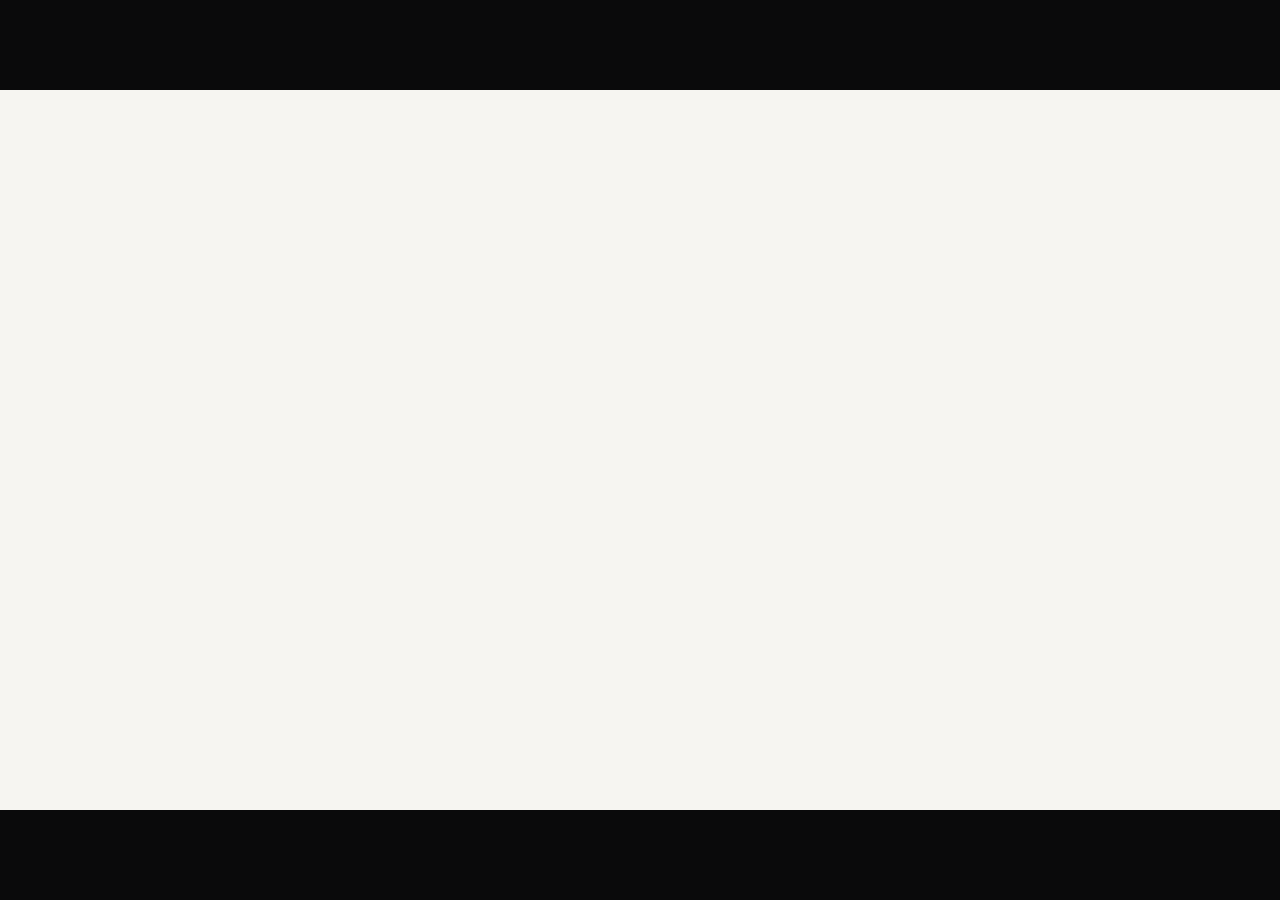
==== index.html @ 15c8ced6 "Add files via upload" ====
<!doctype html>
<html lang="es">
<head>
<meta charset="utf-8">
<title>Dashboard KPIs — Operación y Calidad del Servicio</title>
<meta name="viewport" content="width=device-width, initial-scale=1">
<link rel="preconnect" href="https://fonts.googleapis.com">
<link rel="preconnect" href="https://fonts.gstatic.com" crossorigin>
<link href="https://fonts.googleapis.com/css2?family=Geist:wght@400;500;600;700&family=Geist+Mono:wght@400;500&display=swap" rel="stylesheet">
<link rel="stylesheet" href="styles.css?v=1778972720684">
</head>
<body>
  <div id="viewport">
    <div id="stage">
      <div id="root"></div>
    </div>
  </div>

  <script>
    // Auto-scale 1920×1080 stage to fit any viewport, letterbox on bg
    (function() {
      const STAGE_W = 1920, STAGE_H = 1080;
      const stage = document.getElementById('stage');
      const viewport = document.getElementById('viewport');
      function fit() {
        const vw = window.innerWidth, vh = window.innerHeight;
        const scale = Math.min(vw / STAGE_W, vh / STAGE_H);
        stage.style.transform = `translate(-50%, -50%) scale(${scale})`;
        stage.style.transformOrigin = 'center center';
        document.documentElement.style.setProperty('--dc-inv-zoom', 1 / scale);
      }
      window.addEventListener('resize', fit);
      fit();
    })();
  </script>

  <script src="https://unpkg.com/react@18.3.1/umd/react.development.js" integrity="sha384-hD6/rw4ppMLGNu3tX5cjIb+uRZ7UkRJ6BPkLpg4hAu/6onKUg4lLsHAs9EBPT82L" crossorigin="anonymous"></script>
  <script src="https://unpkg.com/react-dom@18.3.1/umd/react-dom.development.js" integrity="sha384-u6aeetuaXnQ38mYT8rp6sbXaQe3NL9t+IBXmnYxwkUI2Hw4bsp2Wvmx4yRQF1uAm" crossorigin="anonymous"></script>
  <script src="https://unpkg.com/@babel/standalone@7.29.0/babel.min.js" integrity="sha384-m08KidiNqLdpJqLq95G/LEi8Qvjl/xUYll3QILypMoQ65QorJ9Lvtp2RXYGBFj1y" crossorigin="anonymous"></script>

  <script type="text/babel" src="data.js?v=1778972720684"></script>
  <script type="text/babel" src="tweaks-panel.jsx?v=1778972720684"></script>
  <script type="text/babel" src="charts.jsx?v=1778972720684"></script>
  <script type="text/babel" src="dashboard.jsx?v=1778972720684"></script>
</body>
</html>
---- styles.css ----
/* ─── Tokens ───────────────────────────────────────────── */
:root {
  --bg:        #f6f5f1;
  --bg-deep:   #ecebe5;
  --surface:   #ffffff;
  --line:      #e6e4dc;
  --line-soft: #efedE6;
  --ink:       #0c0e12;
  --ink-2:     #2a2d35;
  --muted:     #6b6e76;
  --muted-2:   #9a9da4;

  /* Chart palette — corporativo editorial */
  --c-primary: #1a1f36;   /* deep ink */
  --c-accent:  #4f5bd5;   /* indigo */
  --c-teal:    #0f9d8a;
  --c-amber:   #d97706;
  --c-coral:   #e0625a;
  --c-slate:   #7c8493;
  --c-violet:  #8b5cf6;
  --c-sand:    #b58a4a;

  /* Severity */
  --sev-crit:  #b8362f;
  --sev-high:  #d97706;
  --sev-med:   #e3b341;
  --sev-low:   #5a8a6a;

  --good:      #15803d;
  --warn:      #b45309;
  --bad:       #b8362f;

  --radius:    10px;
  --shadow-sm: 0 1px 0 rgba(12,14,18,.04), 0 1px 2px rgba(12,14,18,.04);
  --shadow:    0 1px 0 rgba(12,14,18,.04), 0 2px 8px rgba(12,14,18,.05);
}

* { box-sizing: border-box; }

html, body {
  margin: 0;
  padding: 0;
  height: 100%;
  background: #0a0a0b;
  font-family: 'Geist', ui-sans-serif, -apple-system, sans-serif;
  font-feature-settings: 'ss01', 'cv11';
  color: var(--ink);
  -webkit-font-smoothing: antialiased;
  text-rendering: optimizeLegibility;
}

#viewport {
  position: fixed; inset: 0;
  overflow: hidden;
  background: #0a0a0b;
}

#stage {
  position: absolute;
  left: 50%; top: 50%;
  width: 1920px;
  height: 1080px;
  background: var(--bg);
  transform-origin: center center;
}

#root { width: 100%; height: 100%; }

/* ─── Dashboard frame ───────────────────────────────────── */
.dash {
  width: 1920px; height: 1080px;
  display: grid;
  grid-template-rows: 72px 132px 1fr;
  padding: 22px 28px 26px;
  gap: 18px;
  background: var(--bg);
}

/* ─── Header ────────────────────────────────────────────── */
.header {
  display: flex; align-items: center; justify-content: space-between;
  gap: 24px;
}
.brand {
  display: flex; align-items: center; gap: 14px;
}
.brand-mark {
  width: 40px; height: 40px;
  border-radius: 9px;
  background: var(--c-primary);
  color: #fff;
  display: grid; place-items: center;
  font-weight: 600; font-size: 13px;
  letter-spacing: 0.04em;
  flex: 0 0 40px;
}
.brand-title {
  font-size: 17px; font-weight: 600; letter-spacing: -0.01em;
  line-height: 1.15;
  white-space: nowrap;
}
.brand-sub {
  font-size: 12.5px; color: var(--muted);
  letter-spacing: 0.02em;
}
.header-meta {
  display: flex; align-items: center; gap: 18px;
}
.meta-chip {
  display: flex; align-items: center; gap: 8px;
  padding: 8px 12px;
  border: 1px solid var(--line);
  border-radius: 999px;
  background: var(--surface);
  font-size: 12.5px;
  color: var(--ink-2);
}
.meta-chip .dot {
  width: 7px; height: 7px; border-radius: 50%;
  background: var(--good);
  box-shadow: 0 0 0 3px rgba(21,128,61,.12);
}
.meta-label { color: var(--muted); }
.period-switch {
  display: inline-flex; padding: 3px;
  background: var(--surface);
  border: 1px solid var(--line);
  border-radius: 10px;
}
.period-switch button {
  appearance: none; border: 0; background: transparent;
  padding: 7px 14px;
  font: inherit; font-size: 12.5px; font-weight: 500;
  color: var(--muted);
  border-radius: 7px;
  cursor: pointer;
  font-family: inherit;
}
.period-switch button.is-active {
  background: var(--c-primary);
  color: #fff;
}

/* ─── KPI hero row ─────────────────────────────────────── */
.kpis {
  display: grid;
  grid-template-columns: repeat(4, 1fr);
  gap: 18px;
}
.kpi {
  background: var(--surface);
  border: 1px solid var(--line);
  border-radius: var(--radius);
  padding: 16px 20px;
  display: grid;
  grid-template-rows: auto 1fr auto;
  position: relative;
  overflow: hidden;
}
.kpi-head {
  display: flex; align-items: center; justify-content: space-between;
}
.kpi-label {
  font-size: 11.5px;
  color: var(--muted);
  text-transform: uppercase;
  letter-spacing: 0.08em;
  font-weight: 500;
}
.kpi-delta {
  font-size: 11.5px;
  font-weight: 500;
  display: inline-flex; align-items: center; gap: 4px;
  padding: 3px 8px;
  border-radius: 999px;
  font-variant-numeric: tabular-nums;
}
.kpi-delta.up    { background: rgba(21,128,61,.10);  color: #0f6c34; }
.kpi-delta.down  { background: rgba(184,54,47,.10); color: #9a2a23; }
.kpi-delta.flat  { background: rgba(107,110,118,.10); color: #5a5d65; }
.kpi-value {
  font-size: 38px;
  font-weight: 600;
  letter-spacing: -0.025em;
  line-height: 1;
  margin-top: 8px;
  color: var(--ink);
  font-variant-numeric: tabular-nums;
}
.kpi-value .unit {
  font-size: 18px;
  color: var(--muted);
  font-weight: 500;
  margin-left: 2px;
}
.kpi-foot {
  display: flex; align-items: flex-end; justify-content: space-between;
  gap: 12px;
  margin-top: 8px;
}
.kpi-foot-label {
  font-size: 11.5px; color: var(--muted);
}
.kpi-sparkline {
  flex: 1;
  max-width: 160px;
  height: 36px;
}

/* ─── Grid de bloques ───────────────────────────────────── */
.grid {
  display: grid;
  grid-template-columns: repeat(12, 1fr);
  grid-template-rows: repeat(2, 1fr);
  gap: 18px;
  min-height: 0;
}
.card {
  background: var(--surface);
  border: 1px solid var(--line);
  border-radius: var(--radius);
  padding: 18px 20px 14px;
  display: flex; flex-direction: column;
  min-height: 0;
  overflow: hidden;
}
.card-head {
  display: flex; align-items: flex-start; justify-content: space-between;
  gap: 16px;
  margin-bottom: 10px;
  flex-wrap: wrap;
}
.card-title-wrap { flex: 1 1 auto; }
.card-title-wrap { min-width: 0; }
.card-title {
  font-size: 14px;
  font-weight: 600;
  letter-spacing: -0.005em;
  color: var(--ink);
}
.card-sub {
  font-size: 11.5px;
  color: var(--muted);
  margin-top: 2px;
  letter-spacing: 0.01em;
}
.card-legend {
  display: flex; flex-wrap: wrap; gap: 10px 14px;
  font-size: 11px;
  color: var(--muted);
}
.card-legend .lg {
  display: inline-flex; align-items: center; gap: 6px;
}
.card-legend .sw {
  width: 9px; height: 9px; border-radius: 2px;
}
.card-body {
  flex: 1; min-height: 0;
  position: relative;
}

/* Grid placements */
.g-volume     { grid-column: 1 / span 7; grid-row: 1 / span 1; }
.g-mttr       { grid-column: 8 / span 5; grid-row: 1 / span 1; }
.g-levels     { grid-column: 1 / span 4; grid-row: 2 / span 1; }
.g-tech       { grid-column: 5 / span 4; grid-row: 2 / span 1; }
.g-heat       { grid-column: 9 / span 4; grid-row: 2 / span 1; }

/* ─── Charts ────────────────────────────────────────────── */
svg { display: block; overflow: visible; }
.axis-label   { fill: var(--muted-2); font-size: 10.5px; font-weight: 500; letter-spacing: .02em; }
.axis-tick    { fill: var(--muted); font-size: 10.5px; font-variant-numeric: tabular-nums; }
.grid-line    { stroke: var(--line); stroke-width: 1; }
.grid-line-dashed { stroke: var(--line); stroke-width: 1; stroke-dasharray: 2 3; }
.sla-line     { stroke: var(--c-coral); stroke-width: 1.25; stroke-dasharray: 4 3; fill: none; }
.sla-label    { fill: var(--c-coral); font-size: 10px; font-weight: 600; letter-spacing: .04em; }

/* Bars hover */
.bar { transition: filter .15s ease, opacity .15s ease; cursor: default; }
.bar:hover { filter: brightness(1.06); }
.bar-group:hover .bar { opacity: .35; }
.bar-group .bar:hover { opacity: 1; }

/* Donut */
.donut-arc { transition: opacity .15s ease, transform .15s ease; transform-origin: center; cursor: default; }
.donut-arc:hover { opacity: 1 !important; }
.donut-center-value {
  font-size: 26px; font-weight: 600; fill: var(--ink);
  font-variant-numeric: tabular-nums;
  letter-spacing: -0.02em;
}
.donut-center-label {
  font-size: 10.5px; fill: var(--muted);
  text-transform: uppercase; letter-spacing: 0.08em;
}

/* Ranking lateral del donut */
.rank-list {
  display: flex; flex-direction: column;
  gap: 6px;
  margin-top: 4px;
}
.rank-row {
  display: grid;
  grid-template-columns: 14px 1fr auto auto;
  align-items: center;
  gap: 8px;
  font-size: 12px;
  padding: 4px 0;
  border-top: 1px solid var(--line-soft);
}
.rank-row:first-child { border-top: 0; }
.rank-row .sw {
  width: 9px; height: 9px; border-radius: 2px;
}
.rank-row .label { color: var(--ink-2); font-weight: 500; }
.rank-row .pct { color: var(--muted); font-variant-numeric: tabular-nums; font-size: 11.5px; }
.rank-row .count {
  color: var(--ink);
  font-variant-numeric: tabular-nums;
  font-size: 11.5px;
  font-weight: 500;
}

/* Heatmap */
.heat-cell { transition: stroke-width .12s ease; cursor: default; }
.heat-cell:hover { stroke: var(--ink); stroke-width: 1.5; }

/* Stacked horizontal levels */
.levels-row {
  display: grid;
  grid-template-columns: 64px 1fr 56px;
  align-items: center;
  gap: 12px;
  padding: 8px 0;
}
.levels-row + .levels-row { border-top: 1px solid var(--line-soft); }
.levels-name {
  font-size: 12.5px; font-weight: 500; color: var(--ink-2);
}
.levels-bar-track {
  height: 22px;
  background: var(--bg-deep);
  border-radius: 5px;
  overflow: hidden;
  display: flex;
}
.levels-bar-seg {
  height: 100%;
  display: flex; align-items: center; justify-content: flex-end;
  padding-right: 6px;
  color: #fff; font-size: 10.5px; font-weight: 600;
  font-variant-numeric: tabular-nums;
  transition: opacity .15s ease;
}
.levels-bar-seg.faded { opacity: .35; }
.levels-pct {
  font-size: 12.5px; font-weight: 600; color: var(--ink);
  font-variant-numeric: tabular-nums;
  text-align: right;
}

/* ─── Bottom row: Timeline + Proveedores ──────────────── */
/* (Replaces row 2 of grid when needed) — using extra block below */
.row-bottom {
  display: grid;
  grid-template-columns: 7fr 5fr;
  gap: 18px;
}

/* Timeline */
.timeline {
  position: relative;
  padding: 8px 4px 4px;
  height: 100%;
}
.tl-axis {
  position: absolute;
  top: 36px; left: 0; right: 0;
  height: 2px;
  background: var(--line);
}
.tl-track {
  position: relative;
  display: grid;
  grid-template-columns: repeat(12, 1fr);
  margin-top: 12px;
  height: 100%;
}
.tl-month {
  font-size: 10.5px;
  color: var(--muted);
  text-align: center;
  font-variant-numeric: tabular-nums;
  letter-spacing: 0.04em;
  text-transform: uppercase;
}
.tl-event-layer {
  position: absolute;
  top: 36px; left: 0; right: 0; bottom: 0;
}
.tl-event {
  position: absolute;
  width: 240px;
  transform: translateX(-50%);
}
.tl-event .pin {
  width: 14px; height: 14px;
  border-radius: 50%;
  background: var(--surface);
  border: 2.5px solid var(--c-accent);
  margin: 0 auto;
  position: relative;
  top: -7px;
  box-shadow: 0 0 0 3px var(--surface);
}
.tl-event.t-process .pin { border-color: var(--c-teal); }
.tl-event.t-tech    .pin { border-color: var(--c-accent); }
.tl-event.t-org     .pin { border-color: var(--c-amber); }
.tl-event.t-sla     .pin { border-color: var(--c-violet); }

.tl-event .stem {
  width: 1px;
  background: var(--line);
  margin: 0 auto;
}
.tl-event.up .stem   { height: 32px; }
.tl-event.down .stem { height: 32px; }
.tl-event.up   { top: 0; }
.tl-event.down { top: 0; }

.tl-card {
  background: var(--surface);
  border: 1px solid var(--line);
  border-radius: 8px;
  padding: 8px 10px;
  box-shadow: var(--shadow-sm);
}
.tl-card .tag {
  display: inline-block;
  font-size: 9.5px;
  font-weight: 600;
  letter-spacing: 0.08em;
  text-transform: uppercase;
  padding: 2px 6px;
  border-radius: 3px;
  margin-bottom: 4px;
}
.tag.t-process { background: rgba(15,157,138,.12); color: var(--c-teal); }
.tag.t-tech    { background: rgba(79,91,213,.12); color: var(--c-accent); }
.tag.t-org     { background: rgba(217,119,6,.12); color: var(--c-amber); }
.tag.t-sla     { background: rgba(139,92,246,.12); color: var(--c-violet); }

.tl-card .ttl {
  font-size: 11.5px; font-weight: 600;
  color: var(--ink); line-height: 1.25;
  margin-bottom: 2px;
}
.tl-card .impact {
  font-size: 10.5px;
  color: var(--muted);
  font-variant-numeric: tabular-nums;
}
.tl-card .impact b {
  color: var(--good);
  font-weight: 600;
}

/* Bigger grid for row 3 */
.grid-2 {
  display: grid;
  grid-template-columns: repeat(12, 1fr);
  gap: 18px;
}
.g-timeline   { grid-column: 1 / span 7; }
.g-providers  { grid-column: 8 / span 5; }

/* Provider rows */
.prov-row {
  display: grid;
  grid-template-columns: 92px 1fr 62px;
  align-items: center;
  gap: 12px;
  padding: 8px 0;
}
.prov-row + .prov-row { border-top: 1px solid var(--line-soft); }
.prov-name {
  font-size: 12.5px;
  font-weight: 500;
  color: var(--ink-2);
}
.prov-bar-track {
  position: relative;
  height: 18px;
  background: var(--bg-deep);
  border-radius: 4px;
  overflow: visible;
}
.prov-bar-fill {
  height: 100%;
  border-radius: 4px;
  transition: width .3s ease;
}
.prov-target {
  position: absolute;
  top: -4px; bottom: -4px;
  width: 2px;
  background: var(--c-coral);
}
.prov-target::after {
  content: 'SLA';
  position: absolute;
  top: -11px; left: 50%;
  transform: translateX(-50%);
  font-size: 8.5px;
  font-weight: 700;
  letter-spacing: 0.05em;
  color: var(--c-coral);
}
.prov-pct {
  font-size: 13px;
  font-weight: 600;
  font-variant-numeric: tabular-nums;
  text-align: right;
}
.prov-pct.good { color: var(--good); }
.prov-pct.warn { color: var(--warn); }
.prov-pct.bad  { color: var(--bad); }

/* ─── Tooltip ───────────────────────────────────────────── */
.tt {
  position: fixed;
  z-index: 50;
  pointer-events: none;
  background: var(--c-primary);
  color: #fff;
  padding: 8px 10px;
  border-radius: 6px;
  font-size: 11.5px;
  line-height: 1.4;
  box-shadow: 0 8px 24px rgba(12,14,18,.18);
  min-width: 140px;
  transform: translate(-50%, calc(-100% - 10px));
  font-variant-numeric: tabular-nums;
}
.tt-title {
  font-size: 10.5px;
  text-transform: uppercase;
  letter-spacing: 0.08em;
  opacity: 0.6;
  margin-bottom: 4px;
}
.tt-row {
  display: flex; align-items: center; justify-content: space-between;
  gap: 12px;
}
.tt-row + .tt-row { margin-top: 2px; }
.tt-key {
  display: inline-flex; align-items: center; gap: 6px;
  opacity: 0.85;
}
.tt-key .sw {
  width: 8px; height: 8px; border-radius: 2px;
}
.tt-val { font-weight: 600; }
.tt-total {
  margin-top: 5px;
  padding-top: 5px;
  border-top: 1px solid rgba(255,255,255,.18);
  display: flex; justify-content: space-between;
  font-weight: 600;
}

/* Bottom row replaces grid row 2 if needed (we use both rows above + extra row) */
.dash {
  grid-template-rows: 72px 132px minmax(0, 1fr) minmax(0, 1fr);
}
.row-1 { display: contents; }

/* ─── Skeleton mode ─────────────────────────────────────── */
:root {
  --sk-base:  #e7e5dd;
  --sk-high:  #f3f1ea;
  --sk-text:  #d8d6cd;
}

@keyframes sk-shimmer {
  0%   { background-position: -200px 0; }
  100% { background-position: calc(200px + 100%) 0; }
}
@keyframes sk-pulse {
  0%, 100% { opacity: 1; }
  50%      { opacity: 0.55; }
}

/* Block that should look like a loading bar */
.is-skeleton .kpi-value,
.is-skeleton .kpi-delta,
.is-skeleton .levels-pct,
.is-skeleton .prov-pct,
.is-skeleton .rank-row .count,
.is-skeleton .rank-row .pct,
.is-skeleton .meta-chip span:not(.meta-label):not(.dot),
.is-skeleton .tl-card .impact b {
  color: transparent !important;
  background: var(--sk-base);
  background-image: linear-gradient(90deg, var(--sk-base) 0%, var(--sk-high) 50%, var(--sk-base) 100%);
  background-size: 200px 100%;
  background-repeat: no-repeat;
  background-position: 0 0;
  animation: sk-shimmer 1.6s ease-in-out infinite;
  border-radius: 4px;
  display: inline-block;
  user-select: none;
  pointer-events: none;
}

.is-skeleton .kpi-value { width: 120px; height: 36px; }
.is-skeleton .kpi-value .unit { display: none; }
.is-skeleton .kpi-delta { width: 56px; height: 18px; }
.is-skeleton .levels-pct,
.is-skeleton .prov-pct { width: 48px; height: 16px; }
.is-skeleton .rank-row .count { width: 40px; height: 14px; }
.is-skeleton .rank-row .pct { width: 38px; height: 14px; }
.is-skeleton .tl-card .impact b { width: 110px; height: 12px; }

/* Sparklines & main charts → uniform skeleton */
.is-skeleton .kpi-sparkline {
  background: var(--sk-base);
  background-image: linear-gradient(90deg, var(--sk-base) 0%, var(--sk-high) 50%, var(--sk-base) 100%);
  background-size: 200px 100%;
  background-position: 0 0;
  animation: sk-shimmer 1.6s ease-in-out infinite;
  border-radius: 4px;
  height: 32px;
  max-width: 160px;
}
.is-skeleton .kpi-sparkline svg { display: none; }

/* Chart bars / arcs / cells / line: paint over with skeleton */
.is-skeleton svg .bar,
.is-skeleton svg .donut-arc,
.is-skeleton svg .heat-cell {
  fill: var(--sk-base) !important;
  stroke: var(--surface) !important;
  animation: sk-pulse 1.8s ease-in-out infinite;
}

/* Line chart: hide path data, draw uniform overlay */
.is-skeleton .kpi-sparkline,
.is-skeleton svg circle[stroke],
.is-skeleton svg path[stroke],
.is-skeleton svg path[fill="url(#mttrFill)"] {
  /* handled separately */
}
.is-skeleton svg path[fill="url(#mttrFill)"] { display: none; }
.is-skeleton svg path[stroke="var(--c-accent)"] { display: none; }
.is-skeleton svg circle[fill="#fff"] { display: none; }
.is-skeleton svg .sla-line,
.is-skeleton svg .sla-label { display: none; }

/* Hide axis ticks for numeric values, keep month labels */
.is-skeleton svg .axis-tick { fill: var(--muted-2); }

/* Donut center value */
.is-skeleton svg .donut-center-value {
  fill: transparent;
}
.is-skeleton svg .donut-center-label {
  fill: var(--muted);
}

/* Levels bars: uniform gray, hide internal count text */
.is-skeleton .levels-bar-seg {
  background: var(--sk-base) !important;
  color: transparent !important;
  animation: sk-pulse 1.8s ease-in-out infinite;
}

/* Provider bars: uniform gray + hide SLA tick label color, keep marker */
.is-skeleton .prov-bar-fill {
  background: var(--sk-base) !important;
  animation: sk-pulse 1.8s ease-in-out infinite;
}
.is-skeleton .prov-target { background: var(--sk-text); }
.is-skeleton .prov-target::after { display: none; }

/* Disable tooltips & hover effects */
.is-skeleton svg .bar,
.is-skeleton svg .donut-arc,
.is-skeleton svg .heat-cell,
.is-skeleton .levels-row,
.is-skeleton .prov-row,
.is-skeleton .rank-row,
.is-skeleton .tl-event,
.is-skeleton .tl-card {
  pointer-events: none;
}

/* Meta-chip 'Hoy · 09:42' value — keep label, redact value */
.is-skeleton .meta-chip span:not(.meta-label):not(.dot) {
  min-width: 60px;
  height: 13px;
}

/* Status pill on header — keep dot visible but mute */
.is-skeleton .meta-chip .dot {
  background: var(--muted-2);
  box-shadow: 0 0 0 3px rgba(154,157,164,.18);
}

/* Period switcher numbers — keep visible; user changes them */

/* Mini overlay banner */
.sk-banner {
  display: none;
}
.is-skeleton .sk-banner {
  display: inline-flex;
  align-items: center;
  gap: 8px;
  padding: 6px 12px;
  border-radius: 999px;
  background: rgba(217,119,6,.10);
  color: var(--c-amber);
  font-size: 11.5px;
  font-weight: 600;
  letter-spacing: 0.04em;
}
.sk-banner .sk-dot {
  width: 7px; height: 7px;
  border-radius: 50%;
  background: var(--c-amber);
  animation: sk-pulse 1.2s ease-in-out infinite;
}
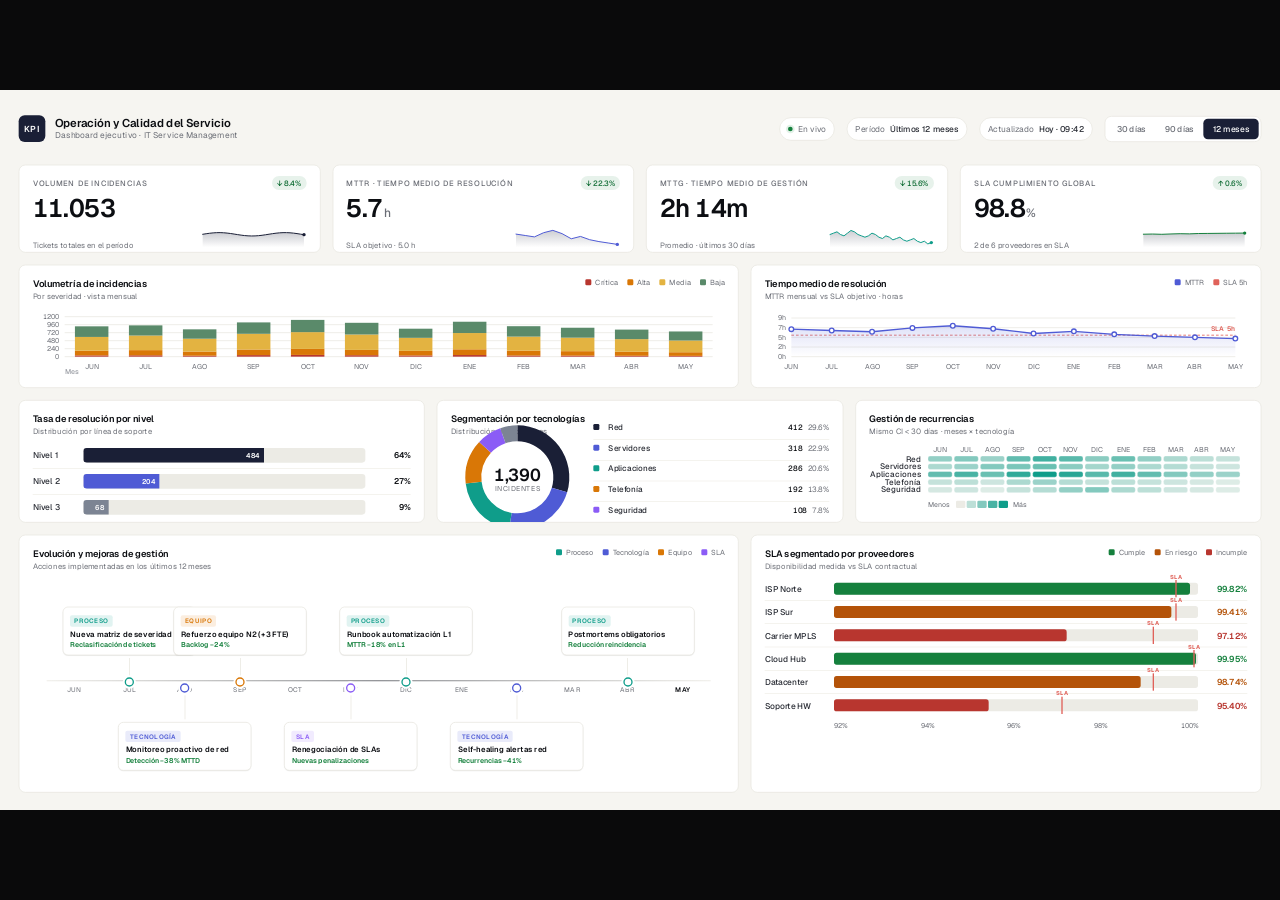
==== commit 9141f9b3: "Add files via upload" ====
--- a/index.html
+++ b/index.html
@@ -1,46 +1,286 @@
-<!doctype html>
-<html lang="es">
+<!DOCTYPE html>
+<html>
 <head>
-<meta charset="utf-8">
-<title>Dashboard KPIs — Operación y Calidad del Servicio</title>
-<meta name="viewport" content="width=device-width, initial-scale=1">
-<link rel="preconnect" href="https://fonts.googleapis.com">
-<link rel="preconnect" href="https://fonts.gstatic.com" crossorigin>
-<link href="https://fonts.googleapis.com/css2?family=Geist:wght@400;500;600;700&family=Geist+Mono:wght@400;500&display=swap" rel="stylesheet">
-<link rel="stylesheet" href="styles.css?v=1778972720684">
+  <meta charset="utf-8">
+  <title>Dashboard KPIs — Operación y Calidad del Servicio</title>
+  <style>
+    * { margin: 0; padding: 0; box-sizing: border-box; }
+    body { background: #f6f5f1; display: flex; align-items: center; justify-content: center; min-height: 100vh; font-family: -apple-system, BlinkMacSystemFont, sans-serif; }
+    #__bundler_loading { position: fixed; bottom: 20px; right: 20px; font: 13px/1.4 -apple-system, BlinkMacSystemFont, sans-serif; color: #666; background: #fff; padding: 8px 14px; border-radius: 8px; box-shadow: 0 1px 4px rgba(0,0,0,0.12); z-index: 10000; }
+    #__bundler_thumbnail { position: fixed; inset: 0; width: 100%; height: 100%; display: flex; align-items: center; justify-content: center; background: #f6f5f1; z-index: 9999; }
+    #__bundler_thumbnail svg { width: 100%; height: 100%; object-fit: contain; }
+    #__bundler_placeholder { color: #999; font-size: 14px; }
+  </style>
+  <noscript>
+    <style>#__bundler_loading { display: none; }</style>
+    <div style="position:fixed;bottom:12px;left:12px;font:13px/1.4 -apple-system,BlinkMacSystemFont,sans-serif;color:#999;background:rgba(255,255,255,0.9);padding:6px 12px;border-radius:6px;box-shadow:0 1px 4px rgba(0,0,0,0.08);z-index:10000;">
+      This page requires JavaScript to display.
+    </div>
+  </noscript>
 </head>
 <body>
-  <div id="viewport">
-    <div id="stage">
-      <div id="root"></div>
-    </div>
-  </div>
+  <div id="__bundler_thumbnail">
+  <svg viewBox="0 0 1200 800" xmlns="http://www.w3.org/2000/svg">
+    <rect width="1200" height="800" fill="#f6f5f1"></rect>
+    <!-- header bar -->
+    <rect x="80" y="80" width="320" height="14" rx="3" fill="#1a1f36"></rect>
+    <rect x="80" y="104" width="220" height="9" rx="2" fill="#9a9da4"></rect>
+    <!-- KPI cards -->
+    <g>
+      <rect x="80" y="170" width="245" height="120" rx="10" fill="#ffffff" stroke="#e6e4dc"></rect>
+      <rect x="335" y="170" width="245" height="120" rx="10" fill="#ffffff" stroke="#e6e4dc"></rect>
+      <rect x="590" y="170" width="245" height="120" rx="10" fill="#ffffff" stroke="#e6e4dc"></rect>
+      <rect x="845" y="170" width="275" height="120" rx="10" fill="#ffffff" stroke="#e6e4dc"></rect>
+      <rect x="100" y="195" width="60" height="7" rx="2" fill="#9a9da4"></rect>
+      <rect x="100" y="220" width="140" height="26" rx="3" fill="#0c0e12"></rect>
+      <rect x="355" y="195" width="60" height="7" rx="2" fill="#9a9da4"></rect>
+      <rect x="355" y="220" width="120" height="26" rx="3" fill="#0c0e12"></rect>
+      <rect x="610" y="195" width="60" height="7" rx="2" fill="#9a9da4"></rect>
+      <rect x="610" y="220" width="130" height="26" rx="3" fill="#0c0e12"></rect>
+      <rect x="865" y="195" width="60" height="7" rx="2" fill="#9a9da4"></rect>
+      <rect x="865" y="220" width="120" height="26" rx="3" fill="#0c0e12"></rect>
+    </g>
+    <!-- Stacked columns block -->
+    <rect x="80" y="310" width="640" height="240" rx="10" fill="#ffffff" stroke="#e6e4dc"></rect>
+    <g transform="translate(120,340)">
+      <rect x="0" y="120" width="36" height="60" fill="#5a8a6a"></rect>
+      <rect x="0" y="80" width="36" height="40" fill="#e3b341"></rect>
+      <rect x="0" y="50" width="36" height="30" fill="#d97706"></rect>
+      <rect x="50" y="100" width="36" height="80" fill="#5a8a6a"></rect>
+      <rect x="50" y="60" width="36" height="40" fill="#e3b341"></rect>
+      <rect x="50" y="30" width="36" height="30" fill="#d97706"></rect>
+      <rect x="100" y="115" width="36" height="65" fill="#5a8a6a"></rect>
+      <rect x="100" y="75" width="36" height="40" fill="#e3b341"></rect>
+      <rect x="100" y="45" width="36" height="30" fill="#d97706"></rect>
+      <rect x="150" y="90" width="36" height="90" fill="#5a8a6a"></rect>
+      <rect x="150" y="50" width="36" height="40" fill="#e3b341"></rect>
+      <rect x="150" y="20" width="36" height="30" fill="#d97706"></rect>
+      <rect x="200" y="100" width="36" height="80" fill="#5a8a6a"></rect>
+      <rect x="200" y="65" width="36" height="35" fill="#e3b341"></rect>
+      <rect x="200" y="35" width="36" height="30" fill="#d97706"></rect>
+      <rect x="250" y="110" width="36" height="70" fill="#5a8a6a"></rect>
+      <rect x="250" y="70" width="36" height="40" fill="#e3b341"></rect>
+      <rect x="250" y="45" width="36" height="25" fill="#d97706"></rect>
+      <rect x="300" y="130" width="36" height="50" fill="#5a8a6a"></rect>
+      <rect x="300" y="95" width="36" height="35" fill="#e3b341"></rect>
+      <rect x="300" y="70" width="36" height="25" fill="#d97706"></rect>
+      <rect x="350" y="115" width="36" height="65" fill="#5a8a6a"></rect>
+      <rect x="350" y="80" width="36" height="35" fill="#e3b341"></rect>
+      <rect x="350" y="55" width="36" height="25" fill="#d97706"></rect>
+    </g>
+    <!-- Line chart block -->
+    <rect x="740" y="310" width="380" height="240" rx="10" fill="#ffffff" stroke="#e6e4dc"></rect>
+    <path d="M 770 480 L 810 470 L 850 460 L 890 490 L 930 500 L 970 475 L 1010 440 L 1050 455 L 1090 420" stroke="#4f5bd5" stroke-width="3" fill="none" stroke-linecap="round" stroke-linejoin="round"></path>
+    <line x1="760" y1="430" x2="1100" y2="430" stroke="#e0625a" stroke-width="2" stroke-dasharray="6 4"></line>
+    <!-- Donut -->
+    <rect x="80" y="570" width="320" height="150" rx="10" fill="#ffffff" stroke="#e6e4dc"></rect>
+    <circle cx="160" cy="645" r="48" fill="none" stroke="#1a1f36" stroke-width="18" stroke-dasharray="80 220"></circle>
+    <circle cx="160" cy="645" r="48" fill="none" stroke="#4f5bd5" stroke-width="18" stroke-dasharray="60 240" stroke-dashoffset="-80"></circle>
+    <circle cx="160" cy="645" r="48" fill="none" stroke="#0f9d8a" stroke-width="18" stroke-dasharray="55 245" stroke-dashoffset="-140"></circle>
+    <circle cx="160" cy="645" r="48" fill="none" stroke="#d97706" stroke-width="18" stroke-dasharray="40 260" stroke-dashoffset="-195"></circle>
+    <!-- Heatmap -->
+    <rect x="420" y="570" width="700" height="150" rx="10" fill="#ffffff" stroke="#e6e4dc"></rect>
+    <g transform="translate(450,595)">
+      <g>
+        <rect x="0" y="0" width="50" height="22" rx="3" fill="#dcd8c8"></rect>
+        <rect x="55" y="0" width="50" height="22" rx="3" fill="#b8c4ad"></rect>
+        <rect x="110" y="0" width="50" height="22" rx="3" fill="#7faf9e"></rect>
+        <rect x="165" y="0" width="50" height="22" rx="3" fill="#4a9988"></rect>
+        <rect x="220" y="0" width="50" height="22" rx="3" fill="#1f9483"></rect>
+        <rect x="275" y="0" width="50" height="22" rx="3" fill="#3aa292"></rect>
+        <rect x="330" y="0" width="50" height="22" rx="3" fill="#6ab0a3"></rect>
+        <rect x="385" y="0" width="50" height="22" rx="3" fill="#92c0b5"></rect>
+        <rect x="440" y="0" width="50" height="22" rx="3" fill="#b8d4cb"></rect>
+        <rect x="495" y="0" width="50" height="22" rx="3" fill="#d4e3dc"></rect>
+      </g>
+      <g transform="translate(0,27)">
+        <rect x="0" y="0" width="50" height="22" rx="3" fill="#eae6d8"></rect>
+        <rect x="55" y="0" width="50" height="22" rx="3" fill="#d4d1c0"></rect>
+        <rect x="110" y="0" width="50" height="22" rx="3" fill="#a8b8a8"></rect>
+        <rect x="165" y="0" width="50" height="22" rx="3" fill="#7faf9e"></rect>
+        <rect x="220" y="0" width="50" height="22" rx="3" fill="#4a9988"></rect>
+        <rect x="275" y="0" width="50" height="22" rx="3" fill="#6ab0a3"></rect>
+        <rect x="330" y="0" width="50" height="22" rx="3" fill="#92c0b5"></rect>
+        <rect x="385" y="0" width="50" height="22" rx="3" fill="#b8d4cb"></rect>
+        <rect x="440" y="0" width="50" height="22" rx="3" fill="#d4e3dc"></rect>
+        <rect x="495" y="0" width="50" height="22" rx="3" fill="#e8efe9"></rect>
+      </g>
+      <g transform="translate(0,54)">
+        <rect x="0" y="0" width="50" height="22" rx="3" fill="#dcd8c8"></rect>
+        <rect x="55" y="0" width="50" height="22" rx="3" fill="#a8b8a8"></rect>
+        <rect x="110" y="0" width="50" height="22" rx="3" fill="#7faf9e"></rect>
+        <rect x="165" y="0" width="50" height="22" rx="3" fill="#4a9988"></rect>
+        <rect x="220" y="0" width="50" height="22" rx="3" fill="#1f9483"></rect>
+        <rect x="275" y="0" width="50" height="22" rx="3" fill="#0f9d8a"></rect>
+        <rect x="330" y="0" width="50" height="22" rx="3" fill="#3aa292"></rect>
+        <rect x="385" y="0" width="50" height="22" rx="3" fill="#6ab0a3"></rect>
+        <rect x="440" y="0" width="50" height="22" rx="3" fill="#92c0b5"></rect>
+        <rect x="495" y="0" width="50" height="22" rx="3" fill="#b8d4cb"></rect>
+      </g>
+      <g transform="translate(0,81)">
+        <rect x="0" y="0" width="50" height="22" rx="3" fill="#eae6d8"></rect>
+        <rect x="55" y="0" width="50" height="22" rx="3" fill="#dcd8c8"></rect>
+        <rect x="110" y="0" width="50" height="22" rx="3" fill="#c4cab4"></rect>
+        <rect x="165" y="0" width="50" height="22" rx="3" fill="#a8b8a8"></rect>
+        <rect x="220" y="0" width="50" height="22" rx="3" fill="#92c0b5"></rect>
+        <rect x="275" y="0" width="50" height="22" rx="3" fill="#b8d4cb"></rect>
+        <rect x="330" y="0" width="50" height="22" rx="3" fill="#d4e3dc"></rect>
+        <rect x="385" y="0" width="50" height="22" rx="3" fill="#e8efe9"></rect>
+        <rect x="440" y="0" width="50" height="22" rx="3" fill="#f0f2ec"></rect>
+        <rect x="495" y="0" width="50" height="22" rx="3" fill="#f6f5f1"></rect>
+      </g>
+    </g>
+  </svg>
+</div>
+  <div id="__bundler_loading">Unpacking...</div>
 
   <script>
-    // Auto-scale 1920×1080 stage to fit any viewport, letterbox on bg
-    (function() {
-      const STAGE_W = 1920, STAGE_H = 1080;
-      const stage = document.getElementById('stage');
-      const viewport = document.getElementById('viewport');
-      function fit() {
-        const vw = window.innerWidth, vh = window.innerHeight;
-        const scale = Math.min(vw / STAGE_W, vh / STAGE_H);
-        stage.style.transform = `translate(-50%, -50%) scale(${scale})`;
-        stage.style.transformOrigin = 'center center';
-        document.documentElement.style.setProperty('--dc-inv-zoom', 1 / scale);
+    
+document.addEventListener('DOMContentLoaded', async function() {
+  const loading = document.getElementById('__bundler_loading');
+  function setStatus(msg) { if (loading) loading.textContent = msg; }
+
+  // Error sink persists across replaceWith since it's on window, not the DOM.
+  window.addEventListener('error', function(e) {
+    var p = document.body || document.documentElement;
+    var d = document.getElementById('__bundler_err') || p.appendChild(document.createElement('div'));
+    d.id = '__bundler_err';
+    d.style.cssText = 'position:fixed;bottom:12px;left:12px;right:12px;font:12px/1.4 ui-monospace,monospace;background:#2a1215;color:#ff8a80;padding:10px 14px;border-radius:8px;border:1px solid #5c2b2e;z-index:99999;white-space:pre-wrap;max-height:40vh;overflow:auto';
+    d.textContent = (d.textContent ? d.textContent + String.fromCharCode(10) : '') +
+      '[bundle] ' + (e.message || e.type) +
+      (e.filename ? ' (' + e.filename.slice(0, 60) + ':' + e.lineno + ')' : '');
+  }, true);
+
+  try {
+    const manifestEl = document.querySelector('script[type="__bundler/manifest"]');
+    const templateEl = document.querySelector('script[type="__bundler/template"]');
+    if (!manifestEl || !templateEl) {
+      setStatus('Error: missing bundle data');
+      console.error('[bundler] Missing script tags — manifestEl:', !!manifestEl, 'templateEl:', !!templateEl);
+      return;
+    }
+
+    const manifest = JSON.parse(manifestEl.textContent);
+    let template = JSON.parse(templateEl.textContent);
+
+    const uuids = Object.keys(manifest);
+    setStatus('Unpacking ' + uuids.length + ' assets...');
+
+    const blobUrls = {};
+    await Promise.all(uuids.map(async (uuid) => {
+      const entry = manifest[uuid];
+      try {
+        const binaryStr = atob(entry.data);
+        const bytes = new Uint8Array(binaryStr.length);
+        for (let i = 0; i < binaryStr.length; i++) bytes[i] = binaryStr.charCodeAt(i);
+
+        let finalBytes = bytes;
+        if (entry.compressed) {
+          if (typeof DecompressionStream !== 'undefined') {
+            const ds = new DecompressionStream('gzip');
+            const writer = ds.writable.getWriter();
+            const reader = ds.readable.getReader();
+            writer.write(bytes);
+            writer.close();
+            const chunks = [];
+            let totalLen = 0;
+            while (true) {
+              const { done, value } = await reader.read();
+              if (done) break;
+              chunks.push(value);
+              totalLen += value.length;
+            }
+            finalBytes = new Uint8Array(totalLen);
+            let offset = 0;
+            for (const chunk of chunks) { finalBytes.set(chunk, offset); offset += chunk.length; }
+          } else {
+            console.warn('DecompressionStream not available, asset ' + uuid + ' may not render');
+          }
+        }
+
+        blobUrls[uuid] = URL.createObjectURL(new Blob([finalBytes], { type: entry.mime }));
+      } catch (err) {
+        console.error('Failed to decode asset ' + uuid + ':', err);
+        blobUrls[uuid] = URL.createObjectURL(new Blob([], { type: entry.mime }));
       }
-      window.addEventListener('resize', fit);
-      fit();
-    })();
-  </script>
-
-  <script src="https://unpkg.com/react@18.3.1/umd/react.development.js" integrity="sha384-hD6/rw4ppMLGNu3tX5cjIb+uRZ7UkRJ6BPkLpg4hAu/6onKUg4lLsHAs9EBPT82L" crossorigin="anonymous"></script>
-  <script src="https://unpkg.com/react-dom@18.3.1/umd/react-dom.development.js" integrity="sha384-u6aeetuaXnQ38mYT8rp6sbXaQe3NL9t+IBXmnYxwkUI2Hw4bsp2Wvmx4yRQF1uAm" crossorigin="anonymous"></script>
-  <script src="https://unpkg.com/@babel/standalone@7.29.0/babel.min.js" integrity="sha384-m08KidiNqLdpJqLq95G/LEi8Qvjl/xUYll3QILypMoQ65QorJ9Lvtp2RXYGBFj1y" crossorigin="anonymous"></script>
-
-  <script type="text/babel" src="data.js?v=1778972720684"></script>
-  <script type="text/babel" src="tweaks-panel.jsx?v=1778972720684"></script>
-  <script type="text/babel" src="charts.jsx?v=1778972720684"></script>
-  <script type="text/babel" src="dashboard.jsx?v=1778972720684"></script>
+    }));
+
+    const extResEl = document.querySelector('script[type="__bundler/ext_resources"]');
+    const extResources = extResEl ? JSON.parse(extResEl.textContent) : [];
+    const resourceMap = {};
+    for (const entry of extResources) {
+      if (blobUrls[entry.uuid]) resourceMap[entry.id] = blobUrls[entry.uuid];
+    }
+
+    setStatus('Rendering...');
+    for (const uuid of uuids) template = template.split(uuid).join(blobUrls[uuid]);
+
+    // Strip integrity + crossorigin — blob URLs from a file:// document inherit
+    // a null origin, so crossorigin forces a CORS fetch that SRI then rejects.
+    // The manifest bytes are ours; SRI protects against CDN compromise, not this.
+    template = template.replace(/\s+integrity="[^"]*"/gi, '').replace(/\s+crossorigin="[^"]*"/gi, '');
+
+    const resourceScript = '<script>window.__resources = ' +
+      JSON.stringify(resourceMap).split('</' + 'script>').join('<\\/' + 'script>') +
+      ';</' + 'script>';
+    // Inject after <head> so the DOCTYPE stays first; prepending the script
+    // would push the parser into quirks mode. DOMParser always emits a <head>
+    // (synthesizing one if the source HTML omitted it) but may carry
+    // attributes through, so match the full opening tag. slice() rather than
+    // replace() keeps us clear of $-pattern substitution in resourceScript.
+    const headOpen = template.match(/<head[^>]*>/i);
+    if (headOpen) {
+      const i = headOpen.index + headOpen[0].length;
+      template = template.slice(0, i) + resourceScript + template.slice(i);
+    }
+
+    // Parse the template and swap the root element. Scripts inserted via
+    // DOMParser/replaceWith are inert per spec — re-create each with
+    // createElement so they execute, awaiting onload for src scripts to
+    // preserve ordering (React before ReactDOM before Babel before text/babel).
+    const doc = new DOMParser().parseFromString(template, 'text/html');
+    document.documentElement.replaceWith(doc.documentElement);
+    const dead = Array.from(document.scripts);
+    for (const old of dead) {
+      const s = document.createElement('script');
+      for (const a of old.attributes) s.setAttribute(a.name, a.value);
+      s.textContent = old.textContent;
+      // text/babel scripts with a src: fetch and inline. transformScriptTags
+      // does XHR against the src, but blob:null/ from a file:// origin is
+      // silently dropped. Inlining makes it a plain inline babel script,
+      // which transformScriptTags handles unconditionally.
+      if ((s.type === 'text/babel' || s.type === 'text/jsx') && s.src) {
+        const r = await fetch(s.src);
+        s.textContent = await r.text();
+        s.removeAttribute('src');
+      }
+      const p = s.src ? new Promise(function(r) { s.onload = s.onerror = r; }) : null;
+      old.replaceWith(s);
+      if (p) await p;
+    }
+    // Babel standalone auto-transforms type=text/babel on DOMContentLoaded,
+    // which fired before we swapped the document. Trigger manually if present.
+    if (window.Babel && typeof window.Babel.transformScriptTags === 'function') {
+      window.Babel.transformScriptTags();
+    }
+  } catch (err) {
+    setStatus('Error unpacking: ' + err.message);
+    console.error('Bundle unpack error:', err);
+  }
+});
+
+  </script>
+
+  <script type="__bundler/manifest">
+{"746b69fe-ee6f-4365-a195-f99b4d8cc352":{"mime":"text/javascript","compressed":true,"data":"H4sIAAAAAAAACuy9eXvbRpYv/L8/RcW3Y5I2BcXO9CxSKxlFlrs18XYlOZm+bl+pSBRJRCDARoGS2Ym/+33OUisKlOw4PT3vO36e7ohAodZTp06d5Xd2Hz68Jx6Kfy+Lqaq0EqdKTlt40sAfWa6uVVmvlqpqs5/[base64]/gLfR5VlQqH4hvTV1D/n4k9lydVIyqNL3ASulFJpe5+JZ/DN8OuIrBO6+HUBv3WxwI/uOXX4RW5cwW4wIZLqI4ED9/GI32730YwoSMhTcBtpM/i8FaK6Hbppi2g/1794S4lg1RwQ+q0VD6QAwe/2v2dfaY3u/[base64]/er0/PB5/2cwx7KMv3p2evjH7c3NGjlPtXd2fnpydH7x4tXT4/6PaSkvlnWuOv09ffXs5Pnx6ZYeNzUsVpP48oeTp7d8eQ0rGn959Orl+fF/bhnstK5a9b4z1mevTn88PH16cXr8bMtE1c2NbPKLRs06c/Xm7DWwii0TtdYrYDK9Xz4/OdvSb/P5RVnoTu9fHL941f/pUi3r+Ivnh//nz/1flPJvm/iLV8+enR2dHh+/7P+sns30tFGqct++OPzzd8cXJ+fHp4fnr04vzv784rtXz93HRasa2daNKf7s8M1/JkoP/v3fTckBFLWcZa7aE37xrBou5Wai8PekVMRlhShmInyBfLFal8jPDJsNCnzh8WJTjRCNatdNhV/u46MP9/A/0G/3fVs34qBn2A8ehA29TRZ7B/0Ky6Wm5d3+PTu+ziiwFwH774wjKBwMKBooPt2Fc1uIh+J7pVZatI2cXtHZp8R03TSqgkNRr2Q7Xagmw7K7Pnc/okJPbRk4L7A5rhoq//eialVTydI+gJGJn6mGermqK1W1H/jtLv6XW9/D/kJ39+/a3wl0ZKDhdJgV83UjkaT0eroQUotFfSPKupoLWYn1Kpetogr1ol6XuaD9mItZ3cASFK2olMrhEOof/HfQ4BG2ZkffNrLSBbQcjSD++HDa/u+1Wiv7ZTDwMU3lrnjDJ1KjVk2dr6dKTNRCXhd1A8O/xDGr/A0OSF+CUFOquZxuQNJQGVGUxo4W1fw5vtoTM1lqRU3kRX4GNaxLRW+pKi7zUfNf31SGVKjsefwSRDb8wiy9uFnUZgXqm0rIauNeQlnZCtnwSnFV5UZMFBz4IAW0zXraqrx/jV5hu78pbdomn6rJes7tPmvkEtf2g+GF/PHx+7aRZ62cXpkiZmNaLqhVXGqo4U+z583O760RSxsewDuePkr3M+u2KA5cf8LWXft36wH1ASYL6BlLiWK5IpmI9mhRAW9WuZhsAopqFIj1QFT3tvV+rsxqU+1mSm/5Bgsf5rmq8vUyGK8bKiyc5koHAxzBYZ4DD1EwZtHWKzHDMd8s4FIBL2hkQOtEp9eyLGBP5fe4UmDx6ZkbeXNLzT466JlkO7nQp6cKdn2rSGZWbkLNDO7olZoWs2IaTf29e95A4ZU4uOMs7/ujgS+TfYcXwxGcgIOBI4fw5PKp1R1Qu2Lnc/4zG1VVcAKfTeuVOnx9AqsOfA4X9vj9SjUFTk0pjhoF83l8DUv5J1nlpRKHr0+yoJojOV0ovh7YqoIS5/Y4OG/kFKjBb/FlLa4q4HuT9VyPxWRtTp2VamZ1s5QVXEGVbotqHg6AePWfCqDecBD4Wot1pVv460Je10UOd+dnsizhFiRmSrbrBi/Az4qJami2dbuezTJxUrVAMnjmUFNED2JaN0os1XKiGryaLeG3krooNyIHYhGazhHoK9ZYaL1WGpp5evyDmKyLMtdZOAykstTMnOMBc7Mopgvq5FCPTAOKqVrc1M1VFnDgM7zwnTBn15bvp0WWvZ7n48433km/1/ei+xWePXvdR/bk8DoX9TzrPVDSL/ZvqakrdKQe+7tvshFTWZpruNKw+O2izjW8keI7OVGlWJXreVFl+AV9dlKJ16evnoohyFGVWMnplZwrLW6KdlGvWyGnU6WxUiIrcwrrEV/x24XawJkvSjVrQXCzD4pKt0rmuOKWV9/IphriXmnj49GxIxDqhkAkFyVuF9nM17BndVaqat4uxvAEqAXUD4dNIzdDLPmNeCy+pY92xGOxJ74ajcXFldqIA/F4n/76A76nH48e+UxQYK1vsdSOePzObxifvtu3ZS1PFGLVFFX7o2yqopoPBzC+wVjQCKmfo+hcvUf/s1OimqZuPm5Ontx9Up54s/IkmpYnbl6e8MQ84Z+9U/MkPTdP7jI5ONK7zI4/PUEVJSgoowqMrMiaqelCVnNUMIEyqqznxXQsNvVaLFGHeSOrFsgZVFHmO7pfoIBal+rHol3gkflUXWc3NzfZTxro+kaVZRYszlZB8iO4xL5XnxFe7igGDUfBuU5f4/15MAqJZylbOOAHX+qBWymmGPgPaGamsh2+xTrejQJ5RemyqNqdvNBwCuxU6j2o1ypFauMdwxR2tZypHVBJVfOdaa2aaSyyQEswv8+oQ9z0Uq48bWXRqqXfeRY7zrBaems7N8LT50g2arYu98TpS+/WkSu4IWpRV0QKq0bNivemN2FPsnWlF8WsHQ6Y0vbEQDzieaNGflTI/CropCyh/roatAL1qatGyRx5aCZXq3IzYg013n2mEsoULTcMvLpR8kqLk+N/2xOLtl3pvd3dedEu1pNsWi93Z6xi38XZ3aVzeffx1//8+CtXx12XpKp36CYK/d4p6/mchRP494wnHfR5bQ0XKup/BkfJkPfDW9x078Zmf4yjuRtFNxdY57zIYSLPWtkquqE+q5s31bJeV63K7XWNL1zxAfGyrlfD1XpSFtMTkIuqqRrj6aaal57U7e/DC3u7RAVQ+HHmvfQ3m726vqQ9G1Ty4IEY+g8y0K+UcoNlf/klKJxV2C0Qm+mcLqV2+wyauiGy+h7PorDdR+J+dl888gYY7Ok7TuVb18K77u7pyPJ06Nw/[base64]/QSfwVBz+hLAuEZdgn1JFRMeUqTo4WaXmlxs1AtqPzqBtcSuSEOUxetr90ptF1jq2VZyUYujZoF5vhDtLlQbVSYHzfKnrBwEXL1MBf/eVLXpZLVB3HerBUQOLc4ptuEqKGnN4VWXheausXrsX0yK5wiaJeVZi+onj1PLxB2tKOCtfc/IT6M78Vz96xupkq7lcjYosnarwp5uyiq6/pK5TDFFVB/ofmKCARoqpqqppVF1W5oS90olI8fPqzq9uFDoEkpnr56QbpISQyZPzU1/BnkF7mxc4s7FtcRGwbxBpql+nW9BLpXK7C4gSKhZdWf7Y9Z8YHmfbGQmgQnUOqsW3GpUdCADXgjiQPgHsnjjuGc3BRliWVoNsQlTZLdFESll5ZFYHkqa+q5tH36sShL/gCty+7N04IVp5dxLz6WSmmaaCUbRdfTDsl/awjpA44d7+JHOAlCzlrVhBuHiKS7cb4lceiDx2MEnBZWGytLuII7qmUWRd03OoykCpQoX1XIIpBcrTK4ZwuM7UhS56noP3wHM1f9YNS7Z07VqpS4a8rSDBAJLBOH5Y3caBSXkG7rxicyUFCskRKpuE/3vE4taHjCs0FqUSzhu0mpuoSpGkWnl5ivZSOrVvHCB3UgLcJGXi5VDg4M5cas5VjwFUE85HswLFTYAyIEXkMcGF27cbcyn4FZqMscFIvrTj9/E9Il49kHpNBStQpnWbxU79tofv970jqTGY5qK7H7w/902m+85rYQ/5kCPxih1xOt2oj6kU3imaHeF7rV9lpwAXeUoprTChXaVGaGz5+yvR3qX6oGr7cgMbRqvgnENHktixK1gG2NR4CpjwWjAlQ7qKUryPC2BprOxPmrp6/2QKNaayWCLoHYZS865hLzUOTrhiheYYf+vmS9kk1byNKjan7Cp1lbw47GfuUkCf5dqP7lb0DqZ8wit5G5Px2fTuWGGQ/8+5w1mLF0fiBe4Rpk9Nu+VstVu6FX7k5HbfIHs0apv6mhV3C0H4vE36GzEAryC1WuQHMNwjDMG04+kT1S5cy/qfjisZ0mK30MgfY1Xl/B9WTMC9mYSUF+jmXg4gj/3XfP+SO8tOFfqAs4CZpH6YmIQDRqpscoBcO5wrMmRV7MZooMqzRJJfQgu+cagg/FgT+RTutQwPIWf1N8oZnJddmaUaBMhY5xSpairhQ4ZejYRGc0XZ6FzrZsKjqwVf7yS/KGYdXNdmo9vUGhQ0ustaXa1d3GH2PpwMoD9CmX+khpwJm1P5ck8LnlgNt7aHX6vkQOHW3WldCbarpo6qpe63Iz5g6yBh7aVWANW6OyaqIE+x6Itp7jdTATOKFTWZnjBS479YoUXFSbZYt0ceEZUu/VdN2aW49hd9BL00lUDEyp7Xv2zgFnce4PnFwJPSZpT7rcr21sLw0TxfcQYe45q7oA9lxRhdCX2RrNZUM4D4MZGmXipFOPVRSsV3hmWppz29tqulHBCt0JOcoIDmmwuODCapzRiXJ7nuqbNfWSNtxDe/qjTsSOHpbMGyCSVKOmqrhWr5E9wVafqFndBL4w0TVrjLcmJEH0zgx6DK8MS7O3NtDtTJQhH+BY7FUJnfVWKzyGf3GH523nce0NsuWNxP+Ml0x1l1Pc+Bm40/wjznJt6NI/x31dQqxpgAMlzesslftOCOlT2HeDYzexYLa+SPsdd8sEjsTRa/SfcGd8u2jqG1z8Y9Ty2aN9mGXZaE+08ooUG3wW1TOenGvZFGSObmujfwJlFGnYnIoWBUhiatvryZww0TlvskjCYbflPmEmkk/Co+Uz6Wo+WVPD3fh8Wppfr6PxtYy/Uj/zSdqZhx+5PZncWDMJJ8WdNmjPDvXUFcEmjbdliiA9TQrTpEeFHT1ISIhP1apRoPfOQcTX5mCAv62zOt4AQdeOkm4xNQ4b8EsRk9dFNeWpB1ESqZjc2eFWx00ArSxB1hw0Cld3XrNf/bK+preivoYwC2LlVB/4GTaVmFhRG3xIWAV/o5yKfa7aFkM0YBtI2OjoZjnQLAI5Jz4n6qPlx84ADvrAciVPQ/t2YH8Mxp4JYCmvlNBweMPmATUxnMogME6bAuUSjUTHF1TRqL+ulUZpl40AAZmSch7qWjUoCoE/DASNlGB+ywbvxlYf7OsT3oYX/jHYdCjigs5rDGYBBgmWPyvv0BjEUCtFfbmzYe/rJ1//8ygbvCNGuX/Pm0pYC0NSRV2xbTKgaBIzyXRRVLPaHQN88aJaXrNhZJjYLWPhV+JMR3PV7iW97MxFcjj4UuOZAtvWLTw6kpSyqMR/yGt5hmsXEnkmvtQD6u/br97xH4/fOWuLcFp6G3bjOxjwf0f7waRZH4lZhXfxoorI0Q0BLWvBu2wh9aubyk4U1THyR923IFx2HLX2lh6/u9XFwa7J0/VyuYGJDq9Z+NitlzhI8byADx3V1bWqClVNA+9dEKLM/VEvZFnWN0L9dS3Lot2IKRiLcA710Ru7ub1uvl436r//[base64]//[base64]/WzzD9oUdSUZZH7Mx2DvSRXom22XiiAjg/0LDMp/yVk2K6XgjQ+Slo6cRQJTzgnDNJvyjR267zkjyZ4U2U3MbXK4HKx8lGzGqQBwoKuXJbAi+x6BQ4xqIDuM3KdqBNfQu5WqkK5HqoVq/BxUflvl6g4RhhWlrnTDyUoBAG4WAsrtTGBlHBFVu2bVNM1qAEODo7s449Y08kGAvVTrMRcjK8YFOtbVPgRcvUho6IYLtCt0/zPe18n6OOw3HfoCYV2EHGNZkKgc8taw0+9ssl71DtaUhJt4fMz1UHeoRLovhLa/ayc+gzY5423q2X8Xa9zMR34Jhdbcz8YssgLUlTHXGmV7NLNLO7jfa6KZZ4NLy7NPpp/[base64]/iyQ43QS9wBoJWjLhRMukU1H7NcD6OYwCqTHxierXM0caJTp6lVfIc9jqnXbYYx1NQoo1ubKFABURV4JF+Ket2u1q2pzxh2b8jTDY+EIRHk2B1Fr+HQfooqP9rTbPwgnYmzX/E64H5ZGE0a1gk9hNJ7yEmEbBvDPopqtW55YojXQBOWG1a8l6VWemx843BAPBLaEW4InmGAwC/cJp4q3daNHxJ5g5MFn7nJNAwzXslf5WXtnROOp+3HsQZIC9+rzbYjwr8i9519/ulErqSDc9omZLyBGIqCFLIVnAh107IQIr7UGepHSDVJy7Jc6xZNH7i78sQWMv9Zmw0E8wqum5F45KsQzLHZexQTfYJIOmxrNDmzzVzTlmqbeg1q7EVdtxTBukQ70OiWQ3iu2h8bWGRUqQzrdauac7xnFVVl/rzBEoF5njynnZfxgbCf+t7HXuS597Tj3hh84d13UEHCXeVmbLdiJ2f3wspgLH0Z6cWviAIPxLf+2MC9eQgOw0HJR+L+6L7Y8wvuG9kNQpZBUgPbHcn8RP+NghAFwKvYhdhG3033WVMvKTYuXocj0i/gOuCtNrx0tYkxD/ibge3Ry7pV5qCE3Wj6YcKlDDOcq0o1yLMh1oA0r3BM9XZ3OPKipDo9j76AZQjGYGxK4iC2AO3uij/hkVLX7VigqqUCrWXdiJ9gqxUVBrnS8EOq6eAr+OyArwP4GWCu4IWgWkOQ4SDBEk7JeJkTH1DvV+SSwOdmsWWYI/YON07ScPSXG+dMzmcn48vMOJQXFarW5uT2Z2yB40nbis+QoozW3widiUo2QEwsXX3wtb4pUPD3F1jgqZQCktmLmdzgmUGRsQzQ+9aDrul++Zpwa5Lf+RAyiS8Nfkzq2xi+pvv5GWLXvADommQFPqZL4msD6LL1W4vq0l/Bc0B04Uq2LWUHkcRfsux3v6MP/G3gdcgHxnFdMWEoRhvqqCLoasTHjNsBbJDsqK40iNID7+ALV9BB+cQNGxSfO7dsPsgugj68NmhA6T7E4D57yXb8E5OUkjiv5LE0FoNnhP5zSuA/qXYsDE88TjxF+ahL7WsPfoD+wfq7j77o8Neg77agP38f7vVMZh9Tz2jjw/nzAgCD0kO0uEH+EMNewYABQChQzEary8svN2Utc3EQls8u+EX3C3BF6xaHp8H0xcqQu80CVDPkpkejsHGrF3kfL0Li4HJrkFyPW7S2M1mWIBSu54vUMZJC52HVmWc9co6SziYdlnBQJMdnx6c/HD+Frfr6zCq3r9RmDzU+Y2525v+8uAAkuOgJQuDRM2OYxpBSgJKQJTT8vdqwyepsgXc5792pmoXvOOLpcFKvWX4+VTPteXamC1jHv1AmXkj9A8gcoNYnxJ/UfSOcIxuGCOH64Ic9GwQ3Dxgd26ntfM9V69XwVJHpuG6iaqCcR7PQNtf04AHXaVwaeVZCwksp7zzDZIJiqH2wSCFDCcya6an6Xm0+daqu1OZzTBVW8182VXCJvGWq6MX3agOj4Nb/iF0y9snEDcnEYyLhHhqHTgrNTJm7fw7G/kX/fgrH3V/ON5WZfywyf6n3xOWV2lxaj37UWWTivNmwdwdDMhg/nUZpMOeiuFxU4tLO1iXj2dCkQtwma35BN+ZVhG64cM5hFXQhh2sXe6xPF0WZO5UGxdLzhQcUWtAR1OM6ayxWRN0eGmMS3uF+0lndzHfLorra5enZwXUaDcKV6qUTnrPk8kVUGIRfpp0hmEaQzp3nA/o9JFswDiMWsmxSOoZr/BFSFHqqZr+eQk/V7KMpNOLqvRQalbuNQhs1+x8K/UgKPVWzT6dQOLRupdBTNfsECoV6Tmb2AD+SVVW336nDdVujGwmo7racQ3xP8o43/+ILZ0QHUCczjrwPHpjvSKDZWpp87V+CHgNOheDD+KiLI/t7hc7+1tgHItxZaZHnbdDcu3CT8bZx4vj9L/V9vPPJomLatiYtfMm6jzPSm5JHjvODsQ7sjQI/v5y8UtnpfSl/[base64]/VWbdgRGQy7h/op5cGDWGmBWqzIWcA5G220CSsVlXeTFDz2ZgznOCh6CRMuxayjf44Qe8oHYeIu/rPL1Sm/[base64]/L07riRQTeO3pVgk0QrQFX8dQ3srMgBQWi2IZ4pO/uDKzLbcC+BWT52jX3HRnU/vBdpaqJwrWsSkFRQN9S8h/9vakJdw5UTb1HZ0DhhAke+xzFErvVTNa2bPLKJNkqvAO4dDNkzw/xtUJzyuAAoLWqC3LP7s+O/x+4WjMkJizUryc/JAT1hpGBxrXDjrCiEgS2ixhVRvSeCEODGT2GkcOi4LYi7j2JUcUA3i9r6LWbR6nJ8F+/C3Pil/ajk1Qu5EjXFMxsUPOM/hie1q4l8RyDEEEzcXuIFoarroqkrwnbjD8y8XVC/UcXCxn90mmcvhmoe0LhmZzryCSVcSnDphChv8qeFj12f2sRMV3W1o9BZA30ThsQJjavUmN0OSNp2NRXVtFznCiIQm40/ImgUQhdb9tsfMR8k3EzCZoVjyatqXtVwFBZtZs7stKgcztEYLwoE5DrwvdpDydiDVsZ5tiPtvLppitZJ0+45Xkcc/rJwsGR4vgCTZbYI5ADQmrjsbsfebVhjMUBJ9zOPJXrBg4GGwrGc39SGCDULMpSp46b2zkE+LZ1viMn8oDzaQIfzJEly5KJqyNZ/o8QC3DALPmB5QMTo7zxnOPd/n1nDpty8+SheQRS8f0GIwuOZhums2d9eKm3nZB0al+mGKDFSLskRWNQTSM3hyB6u8+JaVc5K/DBwD/bF8LyeanqwI1dFtmiX5f8iKvHOniicIBCM+Ag2mke80jeq8o9bmBM0s9DZo1UDtx/0ccWthd7wU4vbbD5xCml6RnCgzlrAvuWdZ7h7Ow9pJweI1QgPTajynVBMVtTGmu/QuXMmDryriXczieNt7npLT91REh3y9Mt+h/xWe/yFnII2aMv+SXOMfkiuaAeDjmc41AAc+Apf8S1litgLC5ma7Gq4t/zktkqwGBPSkv3FPRkKyInEVfREgu1BpEQCgRkAxhsZsgRuGGpJxB009ebrEag+vghtQXFEki0bKhiwZ2/Ny3d2Otyj3jsrgmfyVjNizZLc/8B9FwIBOfbdRJUDPgzeFkCCn6kGoPXqyjnbAteo1A34apRlTeFg/tQZaHhU0nDLzxG/NgFpK3bEE3+TReUPDsRjNxXYSmbKwCzwn+xmIRTAyyXq+cavxfYLgzFMyEf0iWPtNuKsEAfiq31RiD9Ew9oXRYil62p/W4Q4uoV4JByOrt0mITH1HiTxIeHa2cYP0rNG8S2ORk6Vrstrhz1CN/PQV8JEr2dc6LV/XbIBjfaNNcV7z/Z7N1a6Tmq8Q//+5r9tq/gV32HDdF2igNX98gtw8VgHGXry9bseiW9vdzYavKkwVH0g9tiYH0wBMOJgoB9nF0vycKg3GpX4SGvG3ax9vuBxy028V1trbuddh9eyrtRhlTNkGBx5dZkfG/mwUjffu7mDVavUjdMQBF1z32XUS/p4LLwX2Gfv9wX1P3hitAreM9YweI98AdC4HNiedYCTjkrk1VtFOg514l/SaJ4BbgEOP4BR+RQhD1reIuPBazOBVirvk/KA5KxSxcsS5T9L7OwY7+I+K978tgn5AlQJht9ap2MZ6mIJBQHU3GA7Ujmi3ZoeIFZvGD7YEU1fNcUcIAv43IPTclqvipRcylGZP38Yi0jyv7uMS7KW+dzKWU6sVY42KaULiFmEh831I9wAwROZtD/2ZeZaYnlN+bRNNZLUlajTXwOMaajYk5PAXVrZzBWjVNngFaccNEIHOK7ynGqvqXoiJ+QUSu4IrDekVEte0ADc1022o64kr8KNSUuI02A0oHZQY+g/GCRhYiEA5Fo1Deb0cPXWnMBIBXv781wVYKpBIQpKL9DZl+yPPHMK6JVsPP1a6nZh3piO9vLUjiDyj3B36BXZeS0UwWuYlzpAn0/KGh7TyYwc4//ukWdELM30ftOZx3+Ma4OjxT7ZiVOWukF+0S9ZiX4x0S/08QKYldx/vqWi/kuP7wn4Pxeg/34XoNvvKP3ypAoktjtZeDrS1Q+qKWZkWrFQBs6yGRg2P0p2KjRqqH3pyeElGXMmaxxuAVG/pGKXvf3yUJRCCa0gfm6FXIpl70bJgAGS4RciyDJ+bLyk3SPrE4+fdA1Zgf/s2fHrQ8yvCcw/Gxjn1bM33wVv9gaBMvNYT+WKJF8IJcLDQ9cM7gUeBCYEBy1tOP8FYUfdS9iQ0bjMoonCmi1KnJl5UxDNalQEPkrBpdBr/26GRkN8eqrm6r04ELtvD/be7c73o9fN87q+Wq88y+LgYLAnBgdfDYzWebCHD54MaAfENeR06ooD7B2bqoZe42MfQwh8qzshKkFX3mIZ3psfwovJ4HdwWAftdvYQAQyfg42HskQaFBBy3kIDNTqeSM7dALwXcr2Ihbx2xmln/Wc/iDgzgu/K8ULiwRykeYO4ZA5XABnmOFyNv+w+gsXoruKb8LMhxT6Em0S9b+1E9zczFoPfPdgddLnMHzF4DP1DkIpbBlgGcGcyGqNm0l5F2AFOAgZVj1eFKXpo/6KwWrTOsAcSIEqjL48jY1sFmds/gGCt3osT/H+DNk2oI7PgcwukwCPv2TzekvkBb8yCYHrtVQxb9rALntaEmwd8BeVLmCOKRy44/YQD3ZuURZWXm8CfQlWAL+YOazL+EsL1pKynV2JVY5IfMFGRT9XxGWG5BdouSB3v3Up9fmie+wzRu551JX/KZVgW06I19B1m7UwL0l6do86ZGezhIUrT3fIo/gDgjGkavV6aJQp/nNuT1p49LbVq7wVnLb61CB7Dr/854V+4lKuTqq1DOWJMe31s2MZrTM40xqvuWf1MNl0ITQ9RxPgcWgEn1ETiilhBdWC0afScz85BMP+HLl+BnAB6Hoh4KwhGpvhFjUtmrlWeKJJMR03QiUcG59CyoI4gZ7Uc3jUw/tZLIRMKwumIQQ4XMv6Xe9FjDtb0w4e2tEj/MF1VHI9kKN6vyfTIDC8ZFCfCiCZfINjrK5SMX7xj7+2W6ESDhp+GIvAFnUuxEG3SjUOk2pEpwRUM6ZuRwTJDsEQUGRGBBt6NGbcaLwlwnEmGVUT4AgqGJodOPgsdhRpXFawVzeq6RaUKUS2tq/A2hZgD2sOef//FVxTnYPcZbQpQQjs561HEji+481+NxJ77Mswoy6hW3tR04k94qx+5XgwGkSLb9rDDJOFft4L06WxqwejE3UFSzRBwJa/XMWMyjY3FYODLTNNkkMvUa8tLoWdvXj7lJIZIMxkI5H0TGof9saPUZTG7JLxYPIPIWYcwWTR6/XLQG5ybBoJdzlRclYGVEMdnzwFfu1mDr4+u0WcI9KbW/5dj6ICGwensJour8qCY4C9wDaobzukFEsyVZkdJikMWea00nMYo90nvQHRT5M0JnqiQqu0L3rGYmc2+gTM4Kj2KmVHvARt/eKfoQhFzh64BIqA2A3gwqRmHnF8TrBHAxV+pjeZtvmFfmzGF8UtfuUKa02vVaHVYllapYVBn8xrv6gZbCLGEqUh3g9FhLB6J4WdfwF+3dOLbO3bIKgGNm7JG8YY1PJLZZTh7vxp+xZ/DmCWhBNYZDrInsYfZOh9Z9pzWiyJbylZrvQh4Qp/k97gjlWD17p5YcVC359yynrSNUkeImovaHNCO4S//XJnV6yo3EqGFZKdvPQW7qZ+J6ZYjxztXxKPg1u+JTeaQsXYjt5W36aFYmZZWRHlH/NvCUxqa7iN8ZzCS+HTkw7Hwli2YyUcHCRG4V/7ltjzxN/LyCoVAHHJLCFnPKop0ObG/3UwFhzWLz/[base64]/Uwbg+G+Jb1tFTfO2C/Ax+XF8WMn4Hw2Y8IHrgeZj/VRTUENHQ8tj7AsRU2M0JUJ84Oy4GcS8V6F4LxQNTVslQkQ3uHypiUtGazcahovLVS3iM+tXiguawMw71m9zlpHhtUH3HoG8Z4zgq641+GloYgkcHHKPbxp6llKVdeNQFK2lKuTAZmuxtI4RUlqYHTTckpJ6koleSZS2ZaePjBjdhybJgjo/JTceSOYfzDh9CBdvQB7zmETChXLhCwo2A0yDWMEYP99AYV6/+MTYNxnLk7Jo9c3aCjODZZzzhqWDtUXV+hZMbl6ZPgtUvJ43mUeMqW6MJlLm2hncyJMBy4fCDevnNS0tSKR/ioR7tFn9KlMbo4otgW9wHeWxMvAaozRWB7lkVGqndqpusPRIkP0nqBW3YB1fCbbAUcyq8kWUNLRjd9nhxkMiMcNt+hnMD5K1jXHiKLg++rR4/2STcNtx7jgFVtMAQytWhVl0+RyKYIZHM9X/wX8ywIvzDsJsG3ZnVzLKcL2Ob/aHzL9azDrPjdUYJnha8SLMcUSFCEa3Ec1WNI5O6k5FWWQar0DSegsSbyUT+lkeLlQ6cTHebwrATTGaZ6N7NsQjTvSGOom6DKbCd8251cwQcN59Br1A5JzuHm/JUk2tZWQRrv85gbR4a625YjzaC92/MHhOmiMyGY2VNOiYVZ6IpGG9kMrWxpwQe1PNfOwYCUwybBm0kaC8ZQWxXFW5rKPstkQiPRZjcX+xD/nnSGhXbTJTXAz+mkVRcyUd5jay26UgJ1wIVQGuDPsU1fyTFgtgGOxPZTA5pgeDnR6AUpJCAls9dbW0zXJd55ADQe7Had4yDiNzZJcsB0/HWydcWHj38HpCOIlhtVdrBgl36JS8vAzPpRdVH1ERVDPdijDh3jlTdSEydUIp00cKSlsxdqTkfMoJwoo6O5y61i4BfLnDvK6JYQoULrH0V5MTMasrfXDxEkPXkHnAGwau4cdI3qchIkphSXU1nCWrfqiLKhfVe0+tJU5VArUAGBw0LvTWL0ZNJda/WtJ9AZ+EUzc3H0tQ/e6MU/H8IdDIJVZYMqMchYyZgdy3XZFqsSjy6zk0zuVYq8Bc+wed0Uf/Pib9G0bYsB5101xRKR1oGwgDHgU40TJRsybXvr6KqiGH72sr2pk/2AHJqAfb3HC/0So6jBNREbtVyeanwmJ4DXPrSNj/b5O4DrDz7i54en535xL4z6zDz0OkORze1CFW5JOKEmbEUF27ZVhEth46IveFA/[base64]/82MBH5CvZ+a0l53t3701MXCvKrMx5E7gO+E4KicziY6HVdN/R6EA8rDW4f+8IYKWYKb1Y2rDz4AyFRKqSjbYlJAoi/[base64]/pATx1o2/WaI63ft7co1B1SZPB9oFAfez90uAwXffOa4EgXycrvJZqJTqOPIINoOEFFdx6T/1HfuIJCMLjelm4d4JPPNsInnzTEJ3ca45N4kE9uH2Vw3v6KMXr13HmE3je94/PKwOj6mkmNzYkAn4FJpY/SO7Gq3lP4UxmW+ePvxLC85j6JYZnvb10wL57219BiJxlIp6EOKSZzi/QSRFLW6bPDnvFBfOm1cSkwE2o4PSinVLVQsxmcw7hm9//s4D21QrSnvGD3j9qoR0yK+3Zh6wzjsQdf6kF2P45X3kq4feJcbMmNfYPivxhS51aRZVlQuigvys0kvoIxs5uNS6AoQhQcmxYhntMDEVJfFNUes9FTvrEE3q79xZ6kvGJDagwCP95UAPxeyLL4mwKz8s5j46v/mtM8s06eENwwwgzKPXbPfiIVxgEHS1kSBpz6E1t5Y8HlPT0KPwLQKNmuNZpKgx5FkVFkh7dfOfuLKdEuVIUOcQdYeMjwSRAtVrB2kmPE3rfkqBfDiy2L+YJTsglVIMSdW/aBtmSBYjj4eCJsLsA93ij2Ly08TQBm0QXutw4mGqPZQLMACI/Um7ZYAoaakYltzIWkjH+uSkpgZZzSaFLqBlPSsV4Pw3MZldaVMd11w3R1qgqTEc6K95zgiStvYMXXNgmZdDfy6QaywVgkKDPxGfwx9IJbMP/oqyCuadvqG6r75RfxEcRhFvAO6yycddHQciLhgnnrGrfEny5mjZX+gBPuD76qG8/Vf7BJsZs5OSn0NpgUepQuZicFR5qYjdAx6qPGRsnjwEsddt4AYlC6+wzRNCt+fyMLQrXkG7QhWb9KUljCmkIy3paxq03Ge1b/o1sF7Fb7JaIKWH7ZmTp+5c0br2iiiJ0z072k+0XfdBkiDfmmT5Mp/slFQ0IMP+qPPWbpELj9HkTSsEKbmAcMBdP95ptKLospGDRQ8qubdjhCQyW7exkcXFaD53viS/2X6i/Vn+t1g6mUjdBR1vUVZqTaE3+pBH4MWJwQJQEsrFiS8g+goyhT93SKEVyUGUw2hikuYWVzBROvqikiAbpBDTABrngR5HGBIQ6HI3HwjRnGfRjGINv1yg1GI+g2uuEYMTbswhq1luVGTBrE6zP6a0p3XDftt4NxsGTbEIQi7PnhgHWBAyDWoJL/WbXtq3b/7pNuTJlecYM5kIwVImkiKbZ00xdif+HADtD3bLIgT2P5I5pSWHVMmnm0ghhVPi+lVWQTn9gLeapV5lLhPZQVqGtOsQp9Oqfgrz4Nsc2NZCvkPu+ZztsX0PpeLB6aJgNhmJj8qqnzNU4OZwi9QZJCJ3y+gvDNI0SM7YJOeNy6qVcwIh1dBm5TPZqZ8FWPfhvhLbGbB8C/8d3tDpkagbjl8lipm6c9uBnCv9CDRRLpjQB6Ttru9R12JOLkiEu/J5fwgu/wUIOHQUx7ORPHJD2TL8OGNq9LyOrKk7uh5vtTPnag9cZSzdk/[base64]/OhisulWtaXRAl2oV0uBkjA4MYAZZFaR+QnjV/hQ68QvvedpUM/d/[base64]/k4IfY7n5CvOtWOPmsHU64oAJboEV33ZSbj0nTf7RsJfBCRmfjx1dPn/M4Xn7JowY8357JxDdoUDdXFQL1RQticE8Woplx+se+DxKyC4QqoCMAjM8B5dyg8QPrjfAB/CszMIvv1tzzHtVTMmHS1Z1tVnWa+2RY1t7HaPY+qgHJn6eroXcgx3dglMF5e2mu089L6a0Lc3gyCUJMxPoqHOY6CTujZcGXK/nc0x0IA1eDd1Aw1oEx896zNygqSIA68E34ucsy8JD0miLryBRPQTz4Yr57pKcGsibWpNqQSNOHppU0MX0Sm4y/[base64]/iBOCpIn6K723vbRpv1/xzNZfTzZ/IRy3x7atnz86OTo+PX0bfnU3rlTp8fSLcoyM5XViUUvfY6a3NKLet2b1+evDAgfBhN6G0+Swle1q9hkWF3iagbisU+NBtK+h7YG0rF5+vUNYwJsjhyIyZcsEALpPJG8OaK2G3nodzx3pwlCbclQwQYquNeFbiTrBnJvmgV5sbBwLl6rDIToCdzc5eXMFkDb7epMsBZs/mJ8pHCVzTq6VoF4bv905/zG7MpM0VJLhfl+ok74fP7BBTOtTR+hpG+EpwETDpMyANkErddr7oY2SJCwDUuOe7tXchkxN3FhT0fDXsYOz2QM91gJMsJsZ8dyHPkv7YW6QwwRXPy575oz9BBL7+H4HwfwTCfwSBEHf2kPPO/ddIgS4LAciAcZ6CWALs5DH4vPKfHRdbSMEhB1Rcqhn6porcPo7grV15h3HdYZT+151z2rLIk4ri8BdgVSJz1J/q+oqSw2FEhouCLDAHloFbmtT5hmxbXmCqZaaUYA6tC+RlARSOnBWDwLiOWQ3JBSlVqtR1pff+UmGhx5kA7ygSFxGAZ1lohO6EwgAOhLujnvGt2+Crm6gEMdQclWBDO0Zc9RO/6okiVDjj3nG6LhVWi5PAX3zd7UwArTytVxvXFQMxiB4nqxXX0RfShnlfC1qEHViEHcR9RMt6sTIeVBDGgbk8J+s5jtVmqwX0+FItu+ACaNbyslZj7AYeD5yMGgkAkS/xN8A/r1tcYFaSrBboQfijRZn0nMsBMAslEjLIAe+BbNtUp+OJ4JGuqekF4GlKI4EgVKGuMTpOM5ilV75EFVII0ejoeT9OjrHWNjArClntbKPEjktkasQwLpmDghOXGhkfsE/Odw3Lw4vGsT2Zt/OOrEcZu+/1CkzkKSJLE29wIOJvvTjZXOVrgLgE9XowxaWaF22xpChVfK7Bo8iBamHuyFxUNe5Zl9VurW1Cy6JyWFNgbfY4KKnjbCc9/7sD2990qmhZliyGRsuTOcfK2GYxxsOTRgeDGAduryyb3ZowOnZ7xU2VIpOU16uncfbH7VzpP33czl2/B6vn13V8i9DtdkGWqC61pc7Ar2nIBm788XG7qrfxRMWp9k9Vvp6qZtjQfyE0Hr84bOb092fqzu3tpHs3M0MIAhV+dWeialNtH6OwMyRT2xicOPRnaj5Vc6oHJ5UGM35d/XZd2dpEqk/P5aZet79dh/rrTx5IBk3VQDh91r701Z7qyQuQvn+D+ejWm6SU5QqvINfqT7LKSzXEtAW/Bb3c3lCqf6j9w6025GA6ysLdquZZFSsg7t7Fnk5ub813ZAp76VR4/TeEj5suv8b0vFBSEK+zn6nlVM1Jysk/11ihpuQJt6mmx5xR+wx8vYZ6PdHTppioMWgoziq50ou6pR8YL2wefa6j8Ff0wKHv7Io/IcoEqguwdkRWrkuVlfXc8wUs6/kcJJN8jdFHIO3v8M0Zsi1SXYj9vyko7XpkMDUXO5uznHJA44D8vCJUUyn/VpQbVljeoBA7hfxGxie+rOduPcAGb9OCCSXnELKb3TP+eXSXlHBp4Hc8UvIjbhc1ovHweoDKKX+qVpiNxkZdAIDw83ru/zypZrX/G8Jk/N/Hxt/aPPhjU69XnQdHdVnKlSb37eDNcZWHwRymd8/rOdA3rqD3LLu4wPvhU/fIC82Ja3lez/UwpSaN5gB8DwKf74cRKGAMBVjVO87fZsfQDYIJ0T+eS0pYZEhtP3gNc+u9L3iqXQFEtnAFbnjuXQGcfa9E5P1uJ9krMjfrExWxKxSXDZYu+ui46hSH9cTYEb7Mz4t2sZ5k03q5O5NTNanrK7rg7xZar5XeffxvX/3bv4VImDads3d32O5nFnsd+e84a7dHQ/7bMN27uypE3poUucWowzxgvIsvl2v83rsQ9nl08mehzxSsOjuk+N0q63niKVBA4jEue+I5Lkjfc7uufQWOK/PKzYp3mXJbhAOhPm6HWF+XYCc+etRzxjeKrYGpDR1UsbMThHr85hv98xPsfzVJIu15KSvZRyFUAfOuYjbnK35H4w55f0RlwBR7ayP6/4jagIP21sbb5iOqQ37bWx9vt4+oD5no9vq8bfqxFdtPt7eA+/xj6z6uwlp/UxbR3cd/CHcxK5bCMjOFOjHYJH9TTc0KpHNWokrQnoGKjEww4jVqxsQMYJIlWFT0WiUgaX0PlaTF4XePjTHibCEblZ/[base64]/FcnTBImjwqNj8qefVCrlxyJPsgTjZuXuwBOrLBYeo0Q/7kcfVDd3vqkCPBh0XUOKsQk5eg7jzEN4xYhusH4vHoKwYLlTyXbDKTYiavjGFlDGE2rIQHl9tiXtUNJxlDghZfzCpycsW57DjrmKX/0DXs49qhyNqZCHDhGM4iBH0qf5tDB5bq9W4AS0VTl+aWa9bfeYGY+1BRr/XrBqChQAU8vQJvJOgs7qZsFb+JxYETwgowvs/O1Zi60lOL8IbW7Y7Pp4LJ7BbotcH+7rG1whImHPEZTytQVOLp8Q+h0cbaH1HDz0bD6LZ9zzIwoCk2Pmkr9tzWnQjoILgyBhTkMzljiWcCRX7nG7c6m4A/OrO7wNmXDE4V8SIQIS3sJ1dSN2Ho7zPYJge9jiF93LcTerZVMNwMoRlwHm/r1kV8xNEeentsj2O1kvqFYzcZvF34Q1P/DZBpG1HV1Y4RfRMphQNnEkjn59lXyXhbVwjOPwW0w1yFcOa3TVHgsDCKslUxpz1VszKVGJWfZ8mld/oZfhnAsTFv4Ehx0BxJAuezznTVhrQ+YYV0BoEJ1mXwcy2gn4JPFtEhLbpdxiUfi7fvwjnpObaF7fiBeB9O4r1tjcAp8fbdGMm4a1D8eWuXkSYROf0zdnHGCTZCgu/PJuFa+JWCT7JzXtdm1TCWPU1NWgJU76jDkZxngMvaZXYMhICBgGPAZHLMnQtUtw5M81Q3ELXpIPuy1jNB70hIC/yfI06HnWFNpY+RTGepzWDPTXGeUegUKi8dB4TmM7/is6uCIubAqYRqM4k9CZ3YoJl472B16WF7U4e8lDrwvKgwqM4fXaZXZdEOQaKLMq1wt8xHppe3fOXqxw9d0u/HUe2uym5BW5JTuWjxDYQowVLBXxg65TXyVr9DucWv7+30XYo1EaYsoMTCHajF6fVEXUaX1Xidifzgzi2QuHOxnXB4VF0T7CzUB15TN+oahDtfiGZHwLDO6RowAWYiX2PTS/m+WK6X/F1ZLIsWkHAqxy/H2OOl3IC0QB+HNSrZlIVxp0clPHjXI6guE44B5DZUCV4jdTVXjWAID3BXCitll6qGfBNNp7mpTJwhvCaf9bPC+F/ZSaGpLaqwUq8LIDaTH1/flhBiCsquFPeALFn7IiaRfaF3dsbwVYcMXiKMlnI9pT0LE+vtUOu4RSYLJ8kw1rWrL9qC6D1ltpwHKs6NJYbmuNHdydmE8f/wr2NvDHiTwyhcvL8YgWupNMKZQnwjRVv88EKT11Ynt+HJjJFdyN0MsVvIlTtoZRwPCBUNwNXqKkVFZATCD2GmKJCjUW27EfO6BgeeHNyZkATZg9VyzUbdwI7F1cARyo645M+sOMlUJiYKMj7AOitQSzAOh1kVWDJDuHTpoj0Wgju4vU/7rzIOjAWlAmIIeMl4wm2d8H8cG3kvLaPh2uNyP4Z73pT+7ILM5XXnkQAS3+88hI3C3A5YDgH4oKuiLpZFibl8ISOyygsEnybuZM+qftHKmw2GO+rbMm6zwDou2TYHSUACb1w3A1PQcsH4P34b2F798K8gIwJd3a/UzX2jnQD+wDoNXCWlM/FcAQGS7xgIB8h6r/BPpMlCNd2BcxJdc61mHUjYYZssfQAEC8oGyJUDfw9sDt3AOdvwRi1KOVHAO+7/wXpbf3M/PVIMU1YmGSXkZd+xeUzue67KPZ/D2T3FwRaVHTquHR476OUI6JusV09UguqCKvCKfvCApyZjcV4PB95IBokUpfTPTih/bmfQ/3oswuZGXbLvoFPSv3Sj3k1nti1TYPgvpUnRikR96n2yXyF2on0GS3HqWCsyNjiVABchPe3MiC8CHUx/Kx/6xKftqJ6cGjtVb+RUCCcoCkROKRVp/[base64]//NCt1Famm1huG6g/vBtVGew5V1341BXP2Qr6m7P1sVWLP5Jqg0byRjFg4HHKLn3Ux4hQZlJjFiEI6S0DY2arhtdXFPeLfSoA9ig/r7euqGy9K5KD8CGKvsDiA3GBObmA+Q5XuGXcohzQfnsIgEMytltq6LtFoenEWpSV4uI8/wcYJ0+0zx/7FxDLy1AcWq+/YoD7WEKbDp18BB/s2ZqMKurHHshi3LdoOLq5w/7vhUb3W5ZAsG+3mLF7pQPXfi0MuJMucFgZAlmDpPCiiP+Uqbq6JVZb5wcAHel19kFPoh0bKSWvNsimIqI5m21wWKIb+m/WEhQThtvefrmDUQFNKejOEUcAfvWj4X0MVUFvYicEtw9e6GmVxYiDLf32UpN9ZiDscairKeSYA4t2VNC5Z7FCS2NRt0MoaR48UJPJKNbxiD8IsBGBHT3A2HTxeIlelJU+XAh9aubytidHLexad5N319yoLEdSwyItJDBQP3vomsWRpyDUIxEjn6/X+E9FLpBm/+aiRaT0G5YmjUowCD8Qnjf2OEO3FD240gFJovSt1pivCDjxCGWPUrMWIr0Mkb3Am6/IZOBcMBZixpMQODES+5EYc4mJUHhv14hNnFZipLMq0srgm/jhoHpwA9eBA+Y6lo2BQ4MtBmQ4w/CzuYLgAIAVUGfQsuCz0ltEwGiHgmBoBFfQL1HEzUlkRQTMgqyQq6rCvIOeFzdt/7ivtuCc2a7dNcE3+CNtIO0sQNBfjqqiSnHmOSHw2DzoNcJg1yBUoUSaO+h25HZbxjgiyR2CY8D6n4kBpe0Ekh++wwf6KMxmFECPBwZeKyKCgEMd1pCMFzJ6ZWcq3GIRmeb3DKZ0InMOUrVM8gganDgjTWJvq8BtoOCiC8ts8lMFy99I2/0/jKLk2igC1fGl0QMuibS+6GoS5y4QVyecfObZuu93e3zngEPDUf0n3a4omOXmPJMDM6Oj06Pzy+evrp4+er84vXh2dnF+Z9Ozi5enV78+dWbix9Pnj+/+O744tnJ6fHTQdpeqToGS9dZ1W+xxGOSC0Kovv0B0y2rKSwuUmdHuXS3U3k/MYHDwZd6j8Uidg2zWUK/1BS1fvmlDqkXbW7wCZ5GqiFydmgmQNQssVzCrF5SagFxib2/ZNKF96hN/tJAzGGoudwQEwRUvhqz3GJkB+DMVQ7GhFHou73AqCc4YjC37KvZ2M4e/E33B/yrUvY/hPMBCn6sQi/kirBuGDvRb3kEIInbmYNPVCHt8Q7ldY0XZPsqRkLKFtqJySUgpswYR4oqIT92KGt3V7yCOJdlXRWt8WSYUWlRA+qPBwMCVgVVEWQQMrWybhnvIK4U9ebYpfBQ6HbpbdTxd8l0Lb9mB0BLKhdfaoad+TJcwqj9X71q8V99ot7Win/3+P8jwvbHy9QfKToHQN0vCq1Xqix/JIeys0V9U3nemFvL+Y6d4UrNVftUTUtJeDO45w4B0yxfL63vFCyLrw1+hXPCauAw0wKflXPl9GnAPp419RIxn3qryVg95FFCjA7kPFr/Uh0B3/TFWIolw1N9wG6uLDVs04Z6l1J/Rs6QCMDnP5wQIg5/WuhJnysm+nYWpWIwGiqcmSfWfrL7f7OHb//yl7/svtsdi4E7mPGeXFTqJaLruQrcsyhq1ZuajU1AIAnx2fYDpD8U/lzNj8QgC9WPnzQ/z+oGUVfN3gqw1729bXBhHfRx50ViMrlLW5bHryW74K2chPcx4/Kyp2NUG0U4NmqAab+uFGY2LotpAUGTALUPymDOCYGHtA6yqVMUxkOTDvVKbTSmxwXICJQ/OBBTAn6OFms8ba6UWnHeX7+uiWpvlKqowvUqly3DlXCmbssU/yT192rzRive8KxHiZaM95zdlThzMIVDMLIQd/R16wVFAW5lD/tO2/kFlA8Jn+pl0mfpwbUVQlV+67/Z837EJhnvTWUUPKYPrsHgFk4DuR9yjbZe7ZTqWpWGfzBiB2b3g9wlXu8fifvfZPe3sRETI9lHUDaJuVFGkD24stSFpEbBLoT/zhfth+y2xp8zKk9FtJehdR//5DjbOVw+QBbUi6aorgSi+lA9jaobwFjKM3FYlo7M8BYN3SFXNzAmb+gSz9oGEHPRyoziZM76hIfGpH3/Sm3umxxxnTGwEEeJNxRthimYrnLQZErjHE01opuWAa/SeGyBlEYTQUX+3dyJ+SdCWYuf/XT3H+xsGUhNHKIHJX6lNln4/cMPPv3x9wPNDwckXPmbz+4sM0nHvJDfK4vANxbdnYVbxckamKgEAD+DJ5mbee8dUEgHLpvoL+BwvXXFvv3TPo7A5/ddGIbHAZK86G1vI++2DuJjKzODo1Tqa3b9U2aMLM2xH2Y9m3FEB1zmEKyWoxO02xeQ7A27srtrqRtDQBgkEGvn+xrDouG3xmWqUXpVV4Q2atJiYzo82B+cY45J0a0IVPCKBV1rKPYOTu+oZAE48eSLgzDkoUda290VfwRPmxACkTy6OL034FIhEAdDlWL/zJ0n6Ox9CPO4wWzyxs0KJwP1QMBOewXCsPMkBQLHNQw3ipa568XCHgx8TzqGGDHqE3rll4W20TzGOacq/[base64]/i0j7GzjINd/CJp8U1wOviw0IcwzVi5p8Ww1oYC0TBEIf6AlbP/9b4oHj2Kr8k0EQdY7m3xLooYCUF4h1i4Y4boHmhYLhh1IhKBBuUw2KK2orFZh3ymTI93IE0SnRiS9GMBcAbocPN77j3uOfMSfcROBUIrEmxbN88qOgVP7G8qHAicvOD+N71KfwhnRYcrU1pT/CooCMkhEPL4uN019r+EcwoxpCECqYCUPEKDcxQ4hfrghmhhKWXr+0TiWrge4q0L5grcv4o4T5E/BeLAGxnFo/AUhOV1q1aBXold2b4YwhuvlgwMHMPRKMvrKpnTOSIZ+DwjoKGu+SRFp+6DHmIVgRLrNoWWx1L/iFlmpMWFHdv22am21RwqR9ioNnaOspIgg0TUpjHVZ31AOUjKcaA7CLbbOJUzr/ao2Iz10lOlkf9DRNcONtvHtneg1ankAonAG5/jeWrfMANdYk9t9XkK807h3HVydXXzDyUB8Xth73uw5SktAnrE4E0F9fcaMFiVwdvwQaPR8b+yr/D6gxr/3MWOQkbhonRb9laM/dEnzcSta0JB+Yn0ZTgI3wzL4dEWn6ptivlcITYVpiZz2RUb7Vxx7qIejMLcIo8B2zunr2VUCIwEHYwJaFs4ITBJC9lrL/+QT9Nga9iqRk1OfI++1d5Hfs3cBZN3ccfZsx8ZYFMr3X8JrAi0OWB2fe1Sy/[base64]/UJvKzuO0WZccZyC8RxjoMiuzIgPpbFiS0XRLRmHm7ZDNw+NQtH94xL6/U5hL1c5dmBJe0fHBDvFKbsB8fcQekf1E4QDJ/m10ryBPXzQTzaXMWzZhs26aYrFslLhs1u2XegpySHzXkcFc5NzPcx/zNj0W7MBXVFfs/86Fh1sBXe+MAOONHX8oSE7J1gwpeL+IT5XQPYD3zwlh9LTD2kPLRG72QXk+nChQnNnwTtaGQnYE2P04xqn85z5Wne7edju4ypMuziqRIuNsuy/UlDYIH/t7HGfHTE37VUb4/OhADhOLn0ZB3BOLbvMf0fZs4zoqdhxD1CBNWY8YN092iQk3DJs408B49zkz+P8JOR/7MybV9Hb43Tdpak+hsvc24FTE5ZwU8CUwgbvDuba9IZoreYm5J9B6dNFDu7hfh/U658kAamA8nISYZjUQnRU/4OWqHUt9bkgmEqz7J9vj5sU0A1tvYfTTLDLcKP6w+DIQQIB+x+839/XCygSaTaSGZJqX4j7P/[base64]/GGKJFrq6xdvBGtfUMT/E0ghbwwKJm2YMW0oTM1qWNaYevpRa6rqtgxgttqpsBE6coeW/yGMEB3D1lk428VIKJky8QOp+Q0GnprF/yjBW99pO3xbvxlkRhtyU09I/klKgd3lUjPtKv1Uk5NXhU+MFiKudwLT0EfICnatUoSEOSH+GGfCYByCnAfItkKC6RkKE6IhNU6yrcIoKRgz35q3qzGleSsY7K0035TmJf3GFg/vrebR5IV2w/AuoL+TEXHY4IuMHUE+Q68dKccLr2dK4TCL/[base64]/9Awjupi1b1ZeVWOqoJvKYKXUFZYzjfE0eO3QjcpliIRXb796162qXgU1YehRXE1HbHEwg57cRrgxB35TJmzSPs+gPd/5A9+BvI9fu4a4EoyK1K3ZODBFT+ubiicJXo0t1EGUdBTq6/ogpiY5tWQF95FNUvT4G38qnKfaifkG/7sjHotvvvnGYWG5gmZyvM/eBZcvzuPJjjKGoL6JIL5J3uUqEVWkmSNE041cCRTIUfNoP+i0yWbe/bBEYd5RUf/aQ+Pzqui9vnQ6p5cAl9Rk4vi9HwMWmxKEVcjEq+Wt9/b1suTGlNvddhS6V86emxJclJeru+B/[base64]/llJ7deX7NzDTk6/csua0cmxmHi4yUecwFiDioT6hxwar2yVaKW+EgXfDun+MZuJAyEz+OCEGevE/QqOfyz8BR94+GNPyAy0HWKSFfm+lziHLvhgk6Es9PpbPuRPlgyW9bop6qZoQax/bCSAN1o135X1FPKGeu+fmPcvwWGr9N58bd48r2+8x/9kHp/[base64]/ojj+9ZMdKK43ulVLzdmTXkDa1VV9M3wyFl9/BY0+phdfTR5v/WfDA5by/Rl6Y3/9+LuiPUHJ5fFX//L1v/zT43998jWp3ApAlINY6MLsnHJjvj958eL46cnh+fHF69OTV6cn53++OD95cfzqzbk4EDuPsYLja1W17HBr6jLfvzk7Pr347vmro+9PXv4xVceT39skTy9fnb44fJ4q9PuvvrKlnr/6MVXk8VdQhrggJKrq9OTk6fPkIDozRJMi9RU5a6A/GdqKpVgWJJqbOmE7/++1WgPtvH1neghNN95j8gCYNnitwRtsDs764OeIRuWcYN0KQvwoTPZEgd76md/WSX5E3yFLQ2QA6WCvtLkesTIU9G5AWrm5LZk0W+yICmP0kMa9N4ahPcfwiIOIK+770fkQEUOSFu991APWzdWY/NoUEIdo1A44m+GmNgMqDGspqvmPdXMVX9YK/adatyZforn75eliQMT1uu2WwiNLrlD9gntYNAohrqcKQ28YbPDw9YlGr1c04kmxqsvNDIMRrlXTFDnlSFvazmNVZ8q063iv9p7FeQ+8d3vBtGNtR6WSTae+afA0rjF4m6jzTLX2OAz66J6i3dzaaLib7jVXijR8jFou8MLNftLikfhJ5/XSLedJtVq3r1WVByaPSl4Xc3QmjFt68MC9zJh44dOO0ShVKovaCz/69i7fsB4yUXBk59I/zGV+DQQM093o4dSdHL50hOFF6IiJHASdOEKDQ65KuWGNIWSqJkwMCgj/K3ANJzshJ8FjVV0NHVsZhTccKtU15KNeGt5lJtdo0hzIR0CDDrhTGCGg4jppES76Qdsd8Zga0a1s6CD9w4FIzE7Q1qzAOCTMZQkWBhMQDyzJm4Qt7QvBzVqx8oCfqPergqyn7mzGikBNY1n2mEr3B+oi4COwZeSvuOi4kiumnl5x+p7XveTipeXtBSY/5c2cIq9bOB2W6afRIFIvzVpD0qF+m+kaJT1F+nl0GOMOoVdKt37h4axc6wUw/v4lsMqo8+0bwXTZK5vqbdAPM9HBtI+95jyC3hHhTJrqbouBt0MEQRq+tQQ19sVHRAj0lnjLmWfXME0MgXf9j04kABNxy8cERjy1FN7KLKlSKofteIS734P4uQvJCWYa/qRGWHjdk74vx0wod6TEEZ4DHzII7bOh5jfwIYjQhViiByHleQ1a061r46shDEAKopgEdaKixROr0uQXil+FdeV0D4aRq3p8gfTaGPcQJa6IK5YVGvdKZ9UCZiV84Bo/U2dvmgn0hOYZKSo0CVOw+QouLRFz/NjJ7oOsTUuu3puYgpKUtW+pu18CTW3nOw7Cu5+GS925MW7j1t3hRgw5FAJSxMfIKX22k1HI732aCY9Q8U0wEPCZ/yKeAoQDx2A6tK+c18AOhqNRR9/tkhBjXxfSeDWAREAwNjdqcE0IWAsGgs+VzMP0boGjY+AO5YSdYBuYx6lQg0A+6sHeTVQVkWAvEfrfrlKEaC31oJ4y3N9dBbasTChqecehyQlSVGssfeTNijmB0w2OOuPp5VTB4WvmMtnoFiS0nplN1ZNQCW/hwdBotGdidoyypbej3Bs/Lsj+edt+TbDJdAu2zlt2uIigx28WCjW8BqFC5nlBcQXInDy3mO2HkTFl21O443VyV8HrDmLXZxW67MwZ6+A2hr0GKKlJqS6adQXWdbMxh8EuHAtUUvwJ+2TPdQPNGxSNIIo7quY9/21K1xwUCNUqwStP2xw899XNLq6GmSH/Zu9X93q1XZ3ji2ofL42JbYfvdrnNOC15s28lx76j/yMO+C30gGGIqVWn8Xe7bagh1Yu/B1FQmqlFMQPv8hsElauwoO3tR632HYgGkD2rDSUGBA9JTlIUtWoC6BuUAwTnKjKYCwivkvX2rJ+gRHjC//+LOG8aubK3ZHMiBgQqt0gZibYMq0xYNzxNrgS1FQIQRdxybLO3gV7Ltxx5p8XHr0v/rHWHZ8k0vMvxwMwc9To98dHRWbZPuzbw5aTrkmJX0Fy77SpG543p8FjU6HOr++8M6eshQ901vtTnyWBca8f4Z553T2mUP0ExKQ5MqQx/p8RlLniA0QOAHoaV09PIxcUd54GgKh4Jrt0sTYySl/4uvh8GX239xmMhrAiJOPsnnfPCalUOtpjK+njurQeCX/12S9rWJtJCg9fzlGlsa40J8cSvMGWj21pf+tDrnEmuhR5b4W2nR3R7OvBo5pGjC1O6UjcsmNt7cr4XGuIePRrbcdCe3nO7m98ElLUX/hzHtLvn/[base64]/3bKs9YiK3/uV83C3WbjLHGwRW+eqfQb3ePMt2ImtpMmTlVBw9E0Ebh/bD/jGM7NyXIMNE0WTocVyhoC+qQS1IpeTzaRoG9ls0L2O0ycSvhUisiHC1USCKwb5p2LAdpBs1MYctT0awP5ZOUrImPHE9InJ1gO+0C8ohAoU0Kfrqkq4t1trj7+EkYcHdJ/5wMlT58Nj1cMg3xd1zthauBW19YugsGTAUEAt1A3eFwjEBK5/[base64]/0h7GB03tOy8YphLhQGmgDwWZBJ+c4nQRkP9KAXGBi7BOEHvY09rg8h7OyHjJoCCcswd+lbn2KwIS662Ch7Vib0eH2dS/QLgiArNS+LOcIshj2D4Pt7AbM27C7crLzCr8EFy/DbyJBbN1NCDj+VrRrOQkzj2UqbjKjw5zfi8ZPfBzP9Bn20IFdrXaq3AzSxDd5h+Pu1zJX4DrKJouByfPa8IJgOSsUefDAchP0QrbxCOFMKFYBAr6q1wZpfYYWPn/x+zAkO6maKKGFI9QAcpsWimC/Mej1+8nvsfkF7DRAb6qZVuYsv68GuozF71754T6Ab46ys62YIbnpiF9pJhzsib9eUKYbqgY721BvvtRg2nU5DOL3egKTxlI1ISUdPFJKT/DN9Wb7llg4D+T5AdeaUrQ3LOZTFC8J0l0oiWOOivkF7vGWnTPpuZuI9YN38b7kts7twaK/[base64]/am8LBCHoT3QHJjM3sEiWdeUNpqAMRFN3lMCFNAVJhlAvfMbd0X4/qmx3rnszou4emZNLeixwb5bgIN12UuTo4dYIIxKYqZuoHzXoOmEE7Zm8WGYCfBcTbwDjUfmzreVCj08ZwdLWRVgbqzcKjnxiFY2q6smhqjf1EmB25jfesAWwB8yzkZub3US/H01QurrIb5ttLrmGR/QkJXLQLxmboYkWBZvIfPTPOPf/9oDD4U0wWyV9npPEwVOrpmI1OTgQGeF+1iPcmm9XJ3JqdqUtdXBA28W2i9Vnr3yVf/8vt/jubouzWArOsap6VZV5pVEg33grUWWi1lBUBjNwoBGuyUQE5ylL6ZyDQC/[base64]/vCnMDFeli2GF8rjhft3J/pVUY7RZfXPhRRD3CvnBgRob1/pOjMh3iDUx3aNhdNvB4atb7noKdlUuCQWfsygt7dUkvurH05iaausbFEu0pjPYQHd2E9pOrrMT2zAM+sX1JtQSvijvHDm8qxrERXo/9+OyPgyAcec3FTp9x4HYffi/Li5evzk9vrh4uMvQEbNGqb+pIQ3h4gJThV9cUFQAadxtM13jUNdeFH2StPkkLUHRh5GdJLKbxB3zzT6BESgq6FtzfNNOVCwyC+/1vom+A8lxL/wZlYjtpXv9r6IvQzXhXt+L6Cvfwr6Xfhx90aPG27u1RDxSp+7Z6+p+4gn3qHsv/Tiejlh9vLflXfRtqKbe63vRnZiO1ndv+2uqAcQzRxP1DXIhL8OTH/IqPkSthnqQvUg/ExW2fGAv8eweQbf4OaejxNKY95IYgZ9T42mhV3BNVc1ez/Nx5xvM8LDXfdQt+R1UcVRXs2K+1/dibA7lU7XDkHV+GCDEtA31CEX4Ny+eiskabEDaE/hBlgYEYsyx29T5ekpX8FxBjIuqphsKewRpBmqYl/UEkfAoFBJgijAple3ImbuwW2FSkikWFWALWc2VGKpsnpH+riydDe2oztWZrPJJ/V7pUdjNxo7QAPjaZETR8PbNd0f/cWaeCU7wKDSurHj5+oVJREvN2NNgz/1pr2Te0ncoI/OX5nDamqjP1OP9W+vpZNo2NSWymncANlAFBOFU6BA61NMacE4T/iVwBXMFo8565JW1ttD+Nvr0ytn87aGO7GMbwwqMRHL7B9kFkWH+rJjAfYjE7zMVh6H4Checnn5/rjsNNZxIq9cJtS7xbHum7s70RAPp5mUIXqMHgqfw66smg0jzAB4L+pWo6hvxOIL1MOBdT1VrgCYRokaQ2w9cjDgtnQE1j8iQIZFRvUSX93xNyOdCryeQopMwB1eIiAbb/KYBFErC+LIgaA73GmDNTL7dV3ANvik0JC+qjHpyCSEo87VsZNUqTjdWzxh5EVh/lOE5iIC5dSox3jZQT4XaI19m9QHnootlB7UK7ZdgRj5ZrkpPRWW3t1cksIVS6FP0eUdhHaoaUccuc5se2EzPssZjgxP3tDUe0bIBuxpptZCbNh4eEWhVwkzzHMuaI8Gg3cikIM75e1b92AhrVxtC41B5i5s6HPATWHG0IzSyyusl5BDRZTFVw6/G4l+8BUG/[base64]/OYv5oNsG2nHfBe66aP2bo/IxxI11ZaAXWQVkD5/xjbF8UZoyGxhm3OPxbVanV6nJSL0nvXPGeob0br9nUhhUSPGjlth1JvqilI0wffiCzLRqSFhqTXzDdfE7NFaG0JyLl6jSli76rWpFqKGepaVcVQFgyzS3CtEZP1OWX3V8CC76pHo3/9+jKnskmXfhKovVyuWY+1b/P6iciWeHKgsgAxD4SMp2qFCGUWwITp7mV9CEt2OG2T8KuwkjH9e0bSSzltL3GQ2gIlK92C/5vZhpLznObQgczI0Sswr1atDu127jynilE80sa3AzNax87eh9H4gvGaqQsePnoUeAGmZGSTo7AXqMDz68OEO+jj4fUZDH8me4qHqMC40ibPTsD8YHfweeVcieC8Iq25D/xtLwfu0No+CkaFCajcTOCJRsmyqOYM2Zq+NmRFVM636hJUdo9JER0PyNkF1h3ud8qhO8NaT/Cimr8hGQ7SloiS+gJiVCZeVeUm4PAK5YJL4I6XHHkKczbHLCbWKQqSuqG6AMgR2NvMXhWDo5MT36hc5Gs878FrBLkXGonG3uFDy77gtFrUSb+qkFU6Qsbh+mgWd5rihHsgQpJ7sZNk4j9VkHoMTG7+vJrkmdyHqG/hJAdJ3sgChD53mMiARWsHyyTkjFitInL3BMT3Raspki2YlxnZguzMmg88CQTV2UmKfPAgPV95kZutQCWJgroXlr9uuQ+bXdK5mtBHfRH0H9OhlFVY0PyaT6m13tBP/m9v5P+qXhlGOOxwRR+rpBtbn7LT35U6U6vVYTSIXEiE60eEswRjSDqND0dvM4T06w/eRRe1BQWYn5otwjzJOHH5XKFDhWJYZCrjQxXvl6umXhZajTLxoyxan5SBidC9sFG6Lq9hzyEwNBuNAy8VOgzCcOgbqfHITUEh+CPx/P1p6VTlo1tz62PRKJi1/9fcsew2jsPu/Yr0NgXaHOaYYg8zrQMESJPCSWcwJ8Pr2DsGEjuwk3Y6i/77gqQok5Icp909bA+NbVGyLVN8i/Q1ZnEXTUV4tG66cII/[base64]/0jLr8+jLl5XJ628Aa/ODfpwq/oGO6oOZtwxz/6Vi/lXo7/fQhcDSH3ZLbEQMofk66A6Z3WyHxgvvsU0OWEFCuIlDqRjGSWKElmgkXsL0iGYqypbkOWQk03bSAXHxihvWNx4m6fP0GgDn2GBkSgPYueu/GWoWWlquZA0bm4MD2tc8DcntL7bQQ1sON0BB80aktW7WY8kUbucTvMAjOP2pBHMUOtTcC3iWTHoWn8SDMI4myUruWeQQEJ+S8FfglRxypTQTV1mijZ+SApKTotBWohJfClmUDXRYXA6z0RqP/qYE1JjJD9Od4shRhQCSUwg/YsyV+p5o1SKOkMFJpnrslL9+YqupKypaauZawlIenjyu7mySV1cFWWzA/UYtALaIAKJKVEHSSuKqxLapM0I6Y9lpwRtOBCYSlvlX/Ky2dDeB1qcaHg2b+EPozc/uHziQ2qyGD3Irj/Km8/WdLu//yc7lzgvQQ25S1x6F7y79XayaRXdH6mxwmgkoiK/RsQN4IImbvxKLVktqK4waXtkyRugNnyDz/9+zQxP7tmT+XnQZyIrWZwg4I4tjH1s2hwFVFOT9hvI6d+9n+D8bU4+C7TBQrrXbbrfozUigygmZMzX1gShtkYYlvw1H2EEP/i1cM1z+gA5BGsrO/KFk1cdAqNHgSq5rvHQe8P+0LCPrjhnXt+tvZ/W3N0cfEM6uPR39cuD9p691SftAlvUp1nReDQtq7L96dK9dzLRM1dNmJrxnhGcHCbEHqGuqDiE+6D/Fa1VK/rM7Ic9Gkpv7sBTMxTwpJbtlGdEJsLUaTYdZAqQictuHMes/BhKU22RTN5dK/RdYeOLfkyHWktUYkmiqld/jscTW0sRXtdAhr9N7WFO5seqfoJH9fCOswV6m5t6feJ6fZEbYxgjKFC9E4t4OxHoPrlhiCxu8MNYf4PH15gQUQP5fUss0yIfO5y/MmBlGwUxqnt7+asQUdViw7iwU3XuRuzxkYW5TK/esl9dJ6cy3amCfLbTnakRZln/Lt1P4B83kLm5qJsozX5O+EC3okNvQj+65VBjTdgJH9BViMea4H+EtoFTFLHVjsVD8eGtbLZVf/[base64]/jH3qHyORrrQEA"},"edff1161-1d56-4537-bb84-7117bf0032b3":{"mime":"text/javascript","compressed":true,"data":"H4sIAAAAAAAACux9+XcbN5Lw7/4rYE8mpGKSspzJJUfJyDoS7erwk2RnZhWtBHaDZEfNBrfRFE0n/t+/V1W4u5uSHGeObzdv3lhEA4WrUKgq1LH+2WeP2Gfsr3mWiEIJdip4UkFJCX/[base64]/mWSm6HVzNztoa23S9UEPqxIwLu6EPAz5N2ff6R/eio4F2ekxDu/QGD2D1lNgW03/89htTIh/ZarrCAPd49+SIbbFf3/eYX7q29uLR+y4sXo95i2UnRJXYr6wzV4KpqsySqvPi0SPGbnlJX88mvBTpQVGJsuC5YltUPLi6OtvbOd07vzo4Pt87Pd4+PLvaPbk6Pjm/en22d3VyevX3k9dXPx0cHl693LvaPzjd27Vw1Xw2K4VSP/GyyIox22Ijnivx4hFjdoxKVGdhtW4hFlER7TLT/[base64]/hvJknVh465yUbAtxsvxHMiHGuSiGFeTHpQoWm22XZZ82cWa37EN9j016rMNtsmerfXY1Y1Ysi228YL++ha/04+nT/1eGUK9wFp9tnHpd4ylly9s3feP7J+zMisqgzIdmHWnx2jeNM410+y9wwR/oXCfP8ZKPb//Uj331up5tFjP3Wo918v1XP9sXbDnzSv2/D5LhvO/z5r5ixaAyOGGiQDoca6vs58momDJhBdjOKJI2HM5zpIeW8o5m+IltOBFBajPcyVNu/ks5ZUwx/GnrJqcVTy52RW3g8ViMfhFwRlYiDwfBFtmCdmuGM7HO/OyFEW1X/KpMKQsonCD5tovPHgKOjbNazUHY1Hh0LbTVBTpfNpde/HIQyBqjddNJ0KeKa/Y0y3W+bPquJ3SGAP/DBJZJLzqXiCMS7ctsEBC5VlR9dNM8WEu+oV4W/VzuJLo7jcEZF3xkegDrS/G/USKMslk8eiRNz3oCdZ3nwaku57ymXeFZJWY+oMvRTUvC3aGYOmrHdzaCxjeDi/FaJ5vstNjltBy5UuWipkoUsVkQagwK8Uoe2tGE45kMC/UJBtV3Y7GtE3WYU/1ulEnPwkklAUMkucAXxadiuHtNisFT5HeDvhsli/XNIuRL9lQJBzqZJXuGOh6KfiNYgd732yySVXN1Ob6+jirJvPhIJHT9ZHmkdZxddczpeZCrW98/uXGMwfjvltSyP6slOkcF7efyzGcDbMI+3rRB7NSVhK4DRr/AK6drj4PF3joLnvmfPSitVt7EZ5c2GcDeEdOZ7IQBWz1sxf6407OlfK/bJgvB0UqKlFOs4JXwq/xHLfgpRjJUrCFYDeFXLDFRFQTUbKsAubQIpAsWQI9mLH8KFV1CmzfFvscweAPOWKcTaSqiOljO3Kep2woWCFUJYCNVFkqGC8k9lHIVAx8iK9kWSEL9ReEuc3UfBhB4gUTRVUu2UxmmuiwNBuNBCAoKwUwsaIMoPpz/uKF9+FcvIWyL03ZfsnHU6r3lSk7AjZ5i31t11kWlXhb7chCzaeiZFvsm+jTq1LeZil+2rDbsy/LBS/TUzGCYrs3r0oJjDTWfW4Kz+ZqBrx3sJuf2wGJqQy+/MW2y6azXNS+2ykf8nfL4MuXDkUSCW0rUUcjuxK7YrJMS16J1Funja/jUR9m4Ypv2PU5S+QsREC7DiejkUpKIQLcfm5X5FCMebL8MQMCHdSwq7LDk0kI2y7LecmTrBgf8fJGlEGVL5DOr6+z/sf8z6CeKICI7OSZKKpTxMt9nudDntycFIB5R5ma8iqZsC1WlXOBGH9+snuyyY6FSAGzS3GbiQURWhTXZCHYFE5rlU0FG9LJzXmRAvkxXKYmVqWAyweRSzOrg3Bkx2Jx6uoYph6AAAsuy4rluOzsVZkBpitdKgvL3LL9l2yxWIRwCc3MUZjxMUcK4new/7Ivi3zJ5gqGxc4nghisVwdswpV3npWY8qLKEhWN3UeIAPIeflZsXqgK/rritzJLQe41i89GgldzZLvZfjYUZQjZoPF2rd3v6ebdO9oekg1A+NuZyNkMOKqXuUxuPEHjLJtmOS9h/6c8K6KKbDiHHciXbJTzsWKlyOFEOrlj9+QIF1QJkC0I5LiU85lI7bW5EGyR5TnLsxsBtyliIc9zktzFFPYX6KrKinEu2JT/IkvoSXAlBn/EiUGQu3TrWjwD5jyRUyQ0cFMgw+gWMJFFxbNClGrAtnPgFZZMX9xa0ssKJmei0HqIHi7dYrHAozTkKEDDKpQizwRyNFk18M7eVN66I6Mh79B41LbaPTnasSPwj7CZxi/8lqukzGbVJnt9esiIg1MwqkkpRji9v52dMeASBDEMNGwUYpFq6OssK8Y9NpUKOB9ksnO5YP9x9jfGq6rMhvNKoNyJTIaWalkyV5WcEkCRCxh0RzFSpkCXM1FWMGste8LOI1b9eH506MHVQ7o/[base64]/KPKZYlkK/PtoyZC3E6ORSCpEc8Le/mwCZy3PRiJZJrlgEylvFI5RoeBVibBP09N5Ng27g9uqTFk6L/FGUZZCZBWCm3Glsls3BOw4vjkM9B1s9yOOxevjFQ52xks+RXhEDGRBFzhqjpC62ysK9atsKKqFEKCAYk9oQ57gkDh7knCVcLig+/qDHRDP82NeZbdi7xbQWmsZzkTVRe5/HXTDjH3GjjhdAKNSTlkpxpmqaAVYAWJxJZm4RSLJpwJbrD8yXfi1j/lU7KL4JooEzj7oH9s7yuVClAmsRq1LozvThCQHjRqs1K0oVSaLHkGb68VDzZzWFCM80OFmCi4XPfAJL9KcCPktz3LYJgKBJAmalnO8eEBVDgIV+/UEKdl7M12a7UwqlQ1zcRrNGqbKfn3PiMUq5yCfTATTmnVR0hYjPyJWANEDCRQptDaiPF9IRB3cym687D0tN9PCGznctN1FsfZeLV/cuyF7yjo7fAYsSKcByPumSTxgIA2KtlW4dhF/[base64]/5qDpBS8Epq3idut2QeUCVcni8LwPmyLEfXyFERhDRJLNVEG4ei6A5h9y/O5uGYzOANlwbpIYDOkrTNRjvpKFCqDVUMOd41Vk1Iu6JY8W06HMieAcC+di+lMljwffIZTUwN2JsQ92LzZPM/Xnz9/9uVfiBy7IRpiQmQSJFb9ToeSBg4FOQ+uMlH2K9nH50ZV8SLV94X7lAKfxcTbRMzoLSSrJoyzJBdwjQOxUGwqFAiP9l/xdpbzrCAdtb4+ZqUc5mI6YN0Dx+ZykBxGc7p+bBc4wMIoqICgoDIFWSSooO8jlI/Ytd4JYqfXBvoWQg7rk/1cLvazt0eCrhTgGGib8N1KSQaSotG/ZooVsrInbuBTZdgYOFdd7C2muCDrS+J8z/kYAQmRihS3Gy/pGbx50faipOc2HVaDF5VHoiZcnXvQtgzCE940PJLSh4E3BF/hjnf0Vgz1008JhS/qjS/htRQ/gspcVeUcnkwHyN/89hvr0IGxSna9etBN9D74O5c/[base64]/[base64]/[base64]/FLTQC9YAh4JXQJIXvuKnoFl/Yuh9NOZxqb4San5iLHFaR9wPMykQuNvQATRgi1N5GSMF6VhnxkxWxe6YUhWgNdWGpY6LMMSoKeUbLjhPRM6ES4KST27UBbWLlDnAhVaZzCGkAqRUmMhFtMQzDjnfxdL8HePeFo2ova/YDIsG1oa9NN0XOkF2WjBhGv7UZsEObO6fDAS1iK8peDDljKC9CdkxZQcynsz2qAAhyZqdG+TUFYHwp9/NKGM2b+mZsTBgsPwl4wm17MTrk3fnfNtl7dhM/AwnYrySYinxFjAZQOjmBVoiilJlJWMAqttlZrq01XcE/+UyxX3dsfY/nBJOcfs+b/qosMklUzzgNh+EPQHQD/g1bdzOFfd/13zs6s6v8fuw0+D/l/26G348dqmv/RRAdfkuDFYj6D+xkYflpZOfpfS4bAtmc/E3n6Bvr6A3YAOmAj6IEWUTFzwLB/kYIad8TnefWGipEjxIIdqoDYq9ZoN8wW6LfLHkrL/5/ulX5zY6VQorwFOdbwD/oR9AAtouitIgW5maROJeC1qIKHdHzTQvYYjNiGgi3KrKpEYZ5L4G3e2Grvne2dvtnbJa0o2TqhxsmsWtz7tvfWC7wvLwV0ot9VRlleiRIFILB1nU9pDyb8VnP0qGU0+siz89OD4x/ITpW6jvrUXSTAuCo2lDIXnDR7WnY5KPB897QFNfRLmhYa7BOBUh5YJjzxX6lRkfcE1Bn0PPYEdSBP4GHf6GA03upZo/Ep1O8ByjjRQwkt1GtgNAG/EUJubaX7Nc30urw8OTnc2z4+OPvxyi7R8xcGLXhuVqK2OW3DhL0AeaELPYsMjd5gAAWDR4ylWXcwKa8Uau3W7pqDnAJKpfGYrR3edhFvY8ILaIgSFepdwHLEGN/iv6ReJfXbP29CWG0fH6iXjAwENe2q949DxtnpURs7sjd7p4cn27t7u1duYf7SsjCGaFmNBFhKlYDOsEq6NB7+Mho+2Ym4/Th+fbR3erCDpoaru51Jra1v7j/+/NCBvDo5Ozg/eLN35Ub0pX5YiARONuVv+2D1jzpsaLt9fn568PL1+d7V8fbR3tXZ+fbp+dXOj9unbIs92dzu/9cV77/7+ef5s2c7z/r47+6X9M/X9HOffu7Tz+f7+/DP519R5c+/2qV/9uHnxj5+ff7s2U6f/t3Ff6jy842v8evOM/q5vwc/P3/2bAN+7n6Fbfe/oa/7uzv4c3effu7v7z55EcyYbAD8CTfPWM+1fR2esic//9wfPOt/gxN9+RXO6Jme4Jc0o8/3aUZ/efbEGCO+2T482L2K4J7u/bD3N/38fyrGe29n3c5/[base64]/WgJ6etrYsh1Xbw1Wd3rH9MAf9Ys2+Y8/hRQvLLp5d6kf1DjxXBUUnnTVXb0MXFq6eKTru3APP77Hup3gP2HUHlwLrkYdb4Encv3MnYF6rF/8e66oWGT586RfHQApiZDDknh437RvfARgcGv07OKKIckTOIYTTIF48CoBQ3c6mFS/qmldQujY/vgWQNBvogfK9uu7GsbYVMUJJBOyOUxBAexzsh+bgX2oGPuiFiVyJCAgaUaFHD9xGNcuUgQKv4O6zHvti7UVT77otGkKkvOL9DqGIK+VlxvudcLq1iWuJdDPeigB57oP8vwfjSbDdMqj+22/Mx1A6s56xx72uqI9+Qu/XbdtU70PyWpFPNzbHt0YHfATFY6MZ8k1v7w3S6jeLsH6dl29o6jZDDz+EoXnfhoaZOubH9mk+bBWzznc0t7YL7FvyumKeauFusj0W1iwaFg9xwJkI+jcc2EuFXI6u/L1X46LAe38TN6r+DuR3RQa1Gulgz3oonLxW4pV9dY9eUYKfaGLSY4oXWZW9E69PD3taDNkDaZB0NmYqoIaICZI2NMH9qwvf+sj5X4OyOoK88HryBwo+kf7vtno4obgyFnotoiViW/GieXXNqdCDKMK+tZmMM2PBUm852Za/uF6d2iqjPV5U9sIYxaDMyNM00PFoI16MAKGqHupHwF9Fu/[base64]/r9I8Y6fmWcY6DrhZLMm2fHuMqj+1ZR7aUZejfp28mv8SO6Amay8L9Vy1x0LpGaBks9GMlyjycTzx/ZJ3I12kWScCulMsxlz+iTwAQkPIIIl2rD+7x/nOnTPM/rn/Ck43cH2Dt/7guZUK9p1eAIxXbUBUd6VEUaWN9DFbmqR9qcKFP4JMWmvuE9gcLnw8DYPpTSyK/h4qJDJHVnApqjCraBCvqJLrnsAZ6DWydMESrgDyqfVNN8H8MHdEayNGXVbO9/5tktlMKPvsBfl5cN+3hVipHZRzhiBRE6KL54dtmzF2dMjrHCho5v8FAEoPvhru2Pbq4/Gg+sz12o/Y4cqnzNeoMm3Dw1aEV7D050LoxVFZgRsWtodI2NrrHRNXpRMAhDMp6wSiSTIgPlx9KSbRoX0sdYga1Y18Yh8R5v9IPPGiFZJwnpAVKSko/H5oeaiTxHogK/kBfqNGHL7zn1Nf7gPsc/lF/+aUhw9uaHf2cc0H6pBdq/[base64]/vJKvcr7Em0sWVSlz5bEy+k+Bd5jx//X+fpUl4AN1UOg/vE8gh1cCYINLn74Dp8fyjVbW4v2HLubwF/hSwr+FPEJml/7264KzMWJozpfqoABlkg4Xlp4U+ZL+dlhdEvbj3wpCI9Bfgk9zoRTt2FGWlBI0KbAsEKUFYyj8UVj/r01R8Z3bslokFZDtNb3scoX2427uhKIlp1fKSXhePMCAfuaN21x4lkG2x+ZakhW0ErlIKpFeG+8BcutMQVtyTR8H03leZbNcQB3NtWvMpJfL6zJUAV0PIBIO8ormSGKMJXTmQIsDE3sJz4cBD/gynVcGcWhcHRzyyfneJowILPNBkuMs4VORo9MY8ZaB9EeDXMp5J8+1CCFpUQO+rZINOGCc7ek8a4METy4ailwuYNx/GNbSQ/W/EoGuXfbAEchbUeaSg3GUQbcnmxQGbihw88HQXUep0xUoagE84ZNQTkyDta1xr98XncR6e3ZSuSigp/89uFDXBf1LXtwxXjTZAgzBE9rw3XTXwTWKZzx7p/ltXvzv2dtYHftvtbPhhpZycQZ7h9oSXlYf/SZ/wBL9I29yE6Vp+2jv8OC/9tgWW7/4uf/z5mX3gvffXa6tj62zbMJnWcXz7B2oCdyiVPJGFJFaHMsuNi4HlXw9m/n+00Z/aBQsgPzo/JnnjcIYHgWPG0b/GeNFCT80u1ta1psU/g79B2C5Acq+GmzU9GnCrWUqF+hFW+hp/3UnM2mrqB61RgcofeJCbNOWf0ZGk1OhnVSV8AeibcAmvMQTD8aRA1oeXBnwoSFfZtCtEiyVlHym3WnZ0e4xM17PnGLVaIEjSURR9ScC4kAiu57rBelDiB3DA/OSD7OkD/w1/DSf+hgfEDl7PvOAJHk26894NbE/Ss1xJzKXJXnEzGSOQ2kp7tPKKPd5RqE/XIENr0N3JkTIi8ZN9kJ9kA8giFJB4miW530JiFEt7W8zwFEuZdpH+O6nX1kWVX/Ep1nufhqybn/0eQr77sqqUlTJxPu9zF2LW3hULVzthV3Hcb6cTfqF1vvRL1lmZhP7E1lm7yCKUd78/RZIT0JfsW6fp7f9t+6nLLNxVlBJNuVjEa5pLsBVva8PEZbA0Mh/Sa/QFOOy9QWtrf41zfxfRCpBwgIOCvCG7kvae1tYTbLkpiDZqTPj8LAvy5QkwxkvpBL9DfxbIqL0SdIlUUwPuk/RKJE+T/gsmo6q5MwNHH95Owtn+0aAOfJ8PAlGGH4JhqmqUt6IfsrVhEN42ahMjkZaq6sLYaIJn0Ulv8is8IqmWQVLMs38luFIoWSRpXTCIMRSnxfJhCaGP1O4Vez5wqJgLdB9v7YXrjSY5bzIICRBf5ilmf+7hCcXXVCp/gw2BQnEbZ+DemcIzpr0WwegpR9ZKuS45LOJ+ToFIW/KLbLeYijyPkUCooKyQuRd2l8+7voFWGMhy9THW1CAAH5MZYoDfjvNC7X5Ns8KVBy8NcTr34opa7TX87T4wfeBDqPdNZd4z7uq1/6BivyPyMPpt9OII9DGxYLh9rpgCpqHw9JNnlRzrffRBWVSytwrCH+BG6n7VWWV/[base64]/JD20W1Qt0b0+PbTKZJT5QSVMITqjCKBnbvOV8EJumDOrAWJ8OpGycwwuokNNGDevOWj4rD0Lkq0fS4wp3bE/0LrS2xP7YcV+eK3vtxv64ppQi7voqlXQhsvsFvmio0pk5QxAnhiWEmTGbfr1vwAjW1aKPlhtitMfgK9UIRYYLUKWrOJDVB+Q7CtShqlJFFwnoGfuQIAUCHjEy8oEs3p9ehhFeZ2X+QB0IQMI97MY43b+aV7mffBOspGmz/kQejSdQ6/aGBY6/Ln8ufgZLXg9wFkxKnkdNFdJlvUrPuzLsq/hGW/MnWdMP/qRIgfDYFPod5N8CGQIBk44z56x49eHh3CW4OfGvn5IP94/OT3aPj84OWZne6+2T7fPT07ZyfEeRAhJ8jnEDL3fQJNnfT0YGClt2l0OVcYDR/0Hv+VnSA1eQdi3BMJqsfX/vqCR92nE7PKzXy5o7S4/4/av24YyZf9K7F+l/Suzf83sX5X96+fN9eyFjWycgg0X8y1onVW1w8LuvLRG50F+FQPg008bZ0mOMdDYtwh2vQb29dY1ZVvTOhNTFLCV7joknEOMhR0RWEWOc0ok8zKrlvCWnfA5hS5Cj+XXSkQRRx3vQ/[base64]/vHrIygpDbksKPqxp4s8CGhMvqkZfQn4Wi1S3oTRw439Ecs8OYKcQnn2JeZ6MQBGDpxBiqwhKoOWbpGs1zigQZgQFTqxACRYg36Y0wknFg8jIIq//uQE70n091MaaTWd3mdb31Hx2asLfB9p3Z1EgwCDIm3tIuA8GGNft31Z9bw/1DZzmgQhPu/ERbvSPdcG7NQKDtWFRtbb1Bspq/Tpimif5riKRYW0e2ykunu4r0aD6xNqXQTSXq+HcjzOo18NGmbVimwsolaZuC57hFZO7hm/[base64]/r/EfXclVOxrywWx1NcnK9MM5amSmCVrsVHI3R93CUnsI1MhTr3KMDQS/[base64]/HN9FalzvdC4a01XQjsKwILVPX5X6RU83GzVODxM39BIV+J98eLu15hKN+W6rqLBBxtzqcOmbbJOZ5UuA/xEMSB4JcH23W3Ada8h1xhFp6OMQT6Ua5MI4Jpcew/2vl7/ZrB6yIE00rx/5qGtFIoMsCtt4QaXb/Rk6zvCKMPCPUyubvF1NC7l7Q21f7lFmrYtbjx2jTF6wp3CI38XZgRzfROEY4AxXTU54l+tUAfYZA/4HR8vQtQ5GPlx0QBQppw8Y7LRwo2G/uRZxRZSe3hjtH6RzOnSyYobHy7mBBC6sna3Cd7UKPBkfbMMk74a40MsJ+QxYfuHIpFTzCQIwdsvqPgSgv4TSvd8QF2PIrEpvxHocqUDj1O0cXSat1k+umt9G6GP/vt9JPWeQmrD+vhBxmstakJtq47P13KFvQzcnFdRa+iqfpL8TmoXw/FZQ4v2IBdvggujhg/1e+eegDxuTj90nZ/vHcMLlRfkTwdsgPdKCl3kIjaAGas2/HiFWTkxcj0mHTaxG9ByV6L3WQLWfLeQ3U/1FSZPX1dlsg5GraJI1ympOvXQcfYJOvWLyeJW8bEzONCcYx9NDiiBkI1rur1zfrV3uHe0d3x+df73V2DrrdNQjOBhB8czMCkprWU4tXt1cnq+fdjebIb5oeNW+6fbP6zubqQTFsct4ZV35/zq6GR3r70x8MJJdYWWf/F4T0/2Dw73TleMWKcbbGj55mD3jpaYRjpuuXNyfL73txWTTSj3bm2VTk5/2j7dvTrd21+xUJSmGrzza2v1+uzV3vHZqoXSCShbWx4enK0Yt2l+BWZNMYyjvaOT9qZTMZVxi8Pt//p7e4ucv1vWxrlz8mrV9ND1Mmqzu/fy9Q9X56fbOwfHP9yBSJh646oqeSIaselkf/9s53Rv77gdhDR5smuz3fthe+fvVz8e7O6uak8Zna+0V2uMWds7P64YfgLhBeM2dubbp/+5CpsrSsJ9RRbdDsrR9t9f7l0dnO/hq/zV2d+PXp4cOghgyAw5YEz1/e3Xf2uo3fnrX03NzotI7XGgP+wX3SlfDgX+HuZBfMrgQ1PMr7ACRjKj670e+CuQ6wxr5dpDmpCtlml/+mnY0UVjNcyVFdZrWpZLj6WszQJHEST1qs0jqNwUhDCIL4X8IxoOuvR29NtYq0CyWHhxh8w8mOrKZI/J5ZjyF2NmrlxSht10jvaVcKlpM242KoW2C0FjwiVGGjZpZu2ea7+WZF5CvJV8SewYdilIWUI7R5By/i7Ll0bPi0xjAg4F2mIGhuMlBOOQGgdQGZhJwccgyZi4vHAHQyhevID1Nz1TAEQ5igbW6IIeMnfFrJpgDHAbBkncHsqx/xO4KP832E34v/fghcIv+AHSfdcKdmSe85kiRVPwZa9IQ6sPM7pDOe6usV9xg72ywdUVHupdV+RFLY2hHMqx6jbpD6M12NpizwIZoWZVE+maCwkePekce+sbvPls3ULQa8m2fFR7EXzWOibzPdNL7SpoIxVTYcGdLpO51fdqCLMbrgousldlbPYnqmJ3KK4bbF3UaK+oVYf9ZA/K2v3Ns2++Cd+TZzpEVmAAgI8ccyQ5m2Sp5n3V8U4av6G4sOnjkP8VfCtcO8fv4yS8hH7wF/C/xY3L1AQOftPpHNsP3BQ0BSLd8CurgujqZr3wFbIYyU2asT+sXI4bSgEDGopx2xvKcUPayu2+tlXYK8wntyqeRFSLa/2wE+Libfon8enTlgibwHa0HugARL8fKA/+8IP+8RH2n42SiHt0f3Z/fd/T6FEzmMBTpcmcL8Cv9Wro/QBgQBRboRH+PwAaUNBWaPrYPAAc0ttWePq4PQAeEtHV8Lxj+lDAtunqHvCcPxT2XhFC/UNJRP0cfxueYm23GdYZQYYJNClj70QptRmmc8uGNL8uqYhWZYC8DDo+vJwGnTatCcog0HCHOL3dTBGTB7cx6TRQ13Ggp6oGzbU9dmiUvQ05GAHGYUPxElJYHhT2TWa/[base64]/YqrnKKAaoKGDNrLmzjjoQ7C1G0sc7zD1LvqLIp8ufBL854jOXI9kWhEmSv7cfNtkR1/xeQzfGJSEEr8MYPGpCR0qNHmHjqOgxmzo5TPqrJAgfGJhS3egM0VyvpU54zdmI3wgtSvmJRcaiYhm+rWrjHzTifDwqYIv1WtZER7P178OsA7CKuHfIsNYWAl7mu6NiLeAdqP7jtqNjAiuXbfnnaW/RZv+FFl7N/[base64]/W8QXN6kPGLe+xi8twTVqubGYHvsXetr7b1TuBG+LisodovNo+oz5kxEnMqPMRhzgqCGSI8E0vfvEQfyfT0zg4b2ijohtznQaS4pCkb61GkeB/GPExZVNeUP5um6w8l8jcGAvdVGJ0TVmyufKpF8EGpDYD/PRTw2TQN2LQ6AyQiVYnonTnlL4buUmlUwOWqtL3Lkb01Fay0BWe5QwHhWpLRwGh+4EP+OwmoxjVshAamjEcNka5uj/3DXZXZ/9eyJCW0gAOswLjvfuzG6hZnlVd4Oa8rfTucdPIjPKOVg4+NjTpe/ouVYOG7kDWK9qaiwlIJ13FvttiG7hV8Ncz+Mvr5EJdIs/iw7tILptIE5n/MV4xkH4qXF6PzQVyBJcVijKxJfNyRkF+tUk4OsYRY11KWVF6c1mIAftRLsDhpxcw0KDhZ8PInjmZg0nqiKUUwH7K32bT+VS3w5AyCrM/WnrZwxHjY4FpHEIUvMwzE4AT1e8QjxMDXmrEqYz9q8ZKiGwgwZ+OaRt8ZbxnLVCw8qA4tnCMzKB1V2A1i0FB6a6nTKDBotDSZkUI1BsCsMyUwb3tSDCWgJqriXrIknVfsBhFXjDV7/egVQ0NjsVbPEh2pHRmYWG9E2qt2+mxwnEyvk+Yu6DcEUQ3YHPkHNOg17Bpao4a3R+dTdDqN1/3vDmgFAfOZyS7GIZL+1OgbwalenxzpMjIflCDCY5g4LnMh+DNjGkVyJkn6KUXTwhVDEDVtMdWhEX0/IMNYaU6mHOxFFW1ZGMpwbo7zRJ8KMOF9FawmpRiASdWUdgF8H5udK8wK8sOBmJgEuAuBBMFOWd7CIdbZhCXBC46Y5DNNa8vCr1x8YJN+GxGbhbgs6qdSznDGP8Y6s0mIDYSV8/we808Gu49bvcGyHgJ/Vl3IUplrYgBir+oFcJB0dQOSA751FGw22yaQcg8VEdNRZqBm62mTvauametvNUA94237UfGSzc6NwoPCpY+eFQDiJIE6Ldg/g8/BnZUb74GHhHw6kkhFk+MZgLog9Zn4C5BMOJDAQhIxn3AHCDpvcE/ESczUdYnrk37jEit9R/hgG3clQ7DMIcLBjEV4O8OxbU4GGkHFo0dhjYqlvOhANrx5FteyGI5lXP13ZPmmcIxNh5EHAPV920e8CcgaeYcLTdbmsPdnZDvUWGnjnuH185UYu4XnmqNegMQVBUUA68rILy0NAPNzqtux5tJp8FZj/6zC6qb2xX0W/dY2N1aHe1rjnT0X3OnnqQzKlqf5uP/mrQoShCrT6NvHJcvb3llsBWnjrQiYYNbCeIeNi+7JsRXgf6lvZf3bexTNMpo3Yal4Dct0mLEpY+yAhkip5CKtH263C3onVqKJk2Mm7//JFYzR27X+LRqmzzb5X2e52CjBydCB/4x1yc5vKGDdGIcGw290EoRp/7S4ZhGBZh1h2fkt9+gBCs4U29kmpdFNYHge/ulcxFg399DI76mIQXKqvti9yp8DodUexV45OFjWLVdkboD5DeaA6h97tTq635WKmQJkA3b0vCgaprv64IGje5HGAeAcYF2vAeUKHXijlUUWACRVw7J52yL2QpOan/hr//jx11XnXKE0o9Bpui82R7aN+d1ARbghTY1BcttnM9Bsbv3pkuasYbVeeSjG2vLGBspqD30tCbtTQha0zuvXHg9xmhxUcXRjL2Nw6iJ+VHXzSfRU6Q0pFmN0qs22HfWUm+u7q5z5pl+rgBtDUA/FP6hNQ1dvWo14zx/+oNPPqEGtRSVzZayDekf7zi62Atpy2vJJSN7Vh84JPwQU4lcMjCZHFSrxdJjznCGFBGuhDA3ELsoX4KQIHPkHAftY73zQA2aT1XzBKx5rT+BekAHsLO1ixPkOvRrzfgS0hWwrbD+4Ep/qLfIiqyqV4fSKDREXZeJ63zI3y0/1jo/dK1hlF09s7Wm9fYBBzpMn6GK/Zl9Akz0rZmu7mdDUXZH8P8+fcfe2RZj+GVwhcbKJ1j4fb2MQhWQyy3z2AacSgzljEpfhISIalR+XmRErx+lcvfDA+mEhknEzwd66OPJQ4nPobYV9wEagvTBQNsopk/pfjdwQy79Dmoka9P/CpEgQRbPCl7VJ0cjzEDABEJ19/jaWJu2fdon/[base64]/L+jVezG/hUWM0eNBD1d3YYcVymPtQ6BKzz8bGwQf0mAILfO/PjT1lT7pP2NOw5lP2ZO0J2/QrvjB5gf9TiBlGA1sWCdnZkHVYKRJZJOC2tD4WjgpB2/1SThFvHsX7sENuR8eW/dSrZJS1DXPu6DYdOyJIteXeA9w42IwnN4AY1iwF8AckfVCqweuCjerSPNzumo3F1zDyqAVsQzCHdoECHBvgRQHeFnoMJkMnSJYmwy+GBaHph1hTcxRpkJaJLeNj4mopl0wgMWuzu1ORiAwyI/OCzQsbLcNFj22d5lpklAcuffnyQ23zHiROrcCMyj8ItYV6kKDkOM77SkKBP2Gdwu8bZ8ImUcfzYKy3fEXui43tfE/ChpbGjbBRvIq8GOvNz9Ay4wh8zlbKZy2tDavygbJdyI5oIH+Y9Ob7R/qyiXlBhiNal0P0UCM6puuvwQEZgAwPFuOdZoEo8OiMOzbOnPfu2TQYXAVjeGWcQpvHcA/JNboxSeTz2KYe6zgmrPMQ6RWlCLhF9VXXdK6jAIO0/67R48Z4I3bstmKrSYm/mG1EnTg5vH+AiW1Zyn9n+fauVQgE0FXyZjNc327P7EHjfqwKHFbI/ojnuU6Ks0KWDdwMWxi/TzYexvp9NKaskWuEet2Px66treDXtDt/206vYtI+2fgwNu1O7qlFwYBcDLNSv/OB0EplJ2VFioK6igAfBtpluQ5+j24rPQdDxF2jVfdCI23+ZOOue8Hv0FDssMPW+6Ctx3vfB9j3rqCwtyI1zEp9kep1OveWxWun797XCEFuHVTLUFp0Qob5jvR22hBNYzE9XXXFYDyAt+jbJz325E0mFk/W4t493PP6JabtnswcNDiVsmFmUNpQ+Vy8bah8TqftHhoskJlgfhR5xtpM0Dp4ZlovwiCWYBbMvciY97k3o00EbtKNw5OQtlrY0prZ064J6AP5rp3PCxqK3UXYHKBGHtd89C4jU6+BCz4xURVW0BRbJ2prOPN78+yYwXtFR5Th+6HaxjYm/X7qxEYOXUM4p8gNRxi4YQWIoJ7dAm2cE5xFa29d8bFCzHWIG9qOAEZt3kONdy/FJlCJXFRiBYh7aD8b9Z5360XvKxOz1Vdxi1wcofr95GMWU74GSNr04i62zPri7YK+X1tTGNOBdl+8Wm3rjVXzEaEcGqcmA6HvvhUwIxoY8BL4UHFMry7i9qQ8noP5eoN/nu2tQfpoYHmD0KLm2UTD8N9IAj8mqmfkG8+w233oWDegTsMI2jkthLDSHqKVhfaXC5XTuFQfukh+5DSwGIdkGcYGPhvZTUVGTyfJwkhvvHSqPp1rlzkzX4pIPZ7zkheVTsmhrZxB6d3PCqAXqPY2yUJqroGrdO96WK3WEaVQ4ULVlqcZlwdufc/Iaj/AomY3qBYUbzAeiQcV8NsPHhntiRcLGv/ZbMeR+jQQxMPnMb5jcfUOGhe21sU4cD12baLSGiIHw7LVoq0H2ytwWUZnPpfOiwgoyAoJr0RBSSUgqo7ErF+Fjnut46FBnHHAT52qCZMHm6x904zy6/ZM7HNeMDnj/zPXjJu23C4odA0YrQ7hjdpLzgx2vsYYjMIsakEa1vNcR8+jiH1oIT3wV8tG19PRB62v6Dla2+q0IRDKu1rqTCUQwF2UkIqL4l7HvXTXBgbI7w4VbqmJH2cwxpmw92AivrJQjljwTV/VHR1oshNc4Ea/[base64]/ZSEWGbh7eUGTJrs3SXAdvScE2tC3zfVYVEQCjxt97XXWTf7GV3dGj+v1r28zkZAp7gH67EJszUNyRfg6KvZDBxvZAq1Dxq/kdqEhtpU8/[base64]/xYVCeLwrjO79oalIfI9+T3HOrdMIxKyzIHd17FGIzcAbgMbVE92TUIlxy3Qs+bjCJzgMvSBEKS53Bgly6Jpt4MyC7CR7zM0K2uYEOe5YbXAvmIlHq49roF0h4SuzCUYSkgbi767o5YghRChxrTrjsZOB8NKToA9sHZhJcpG/Esn5fCVO1ChhwdPyQRJZpNQnJHnWBYzZYnYAcEdx8lIqGsxzj4NYe6JuuHt3Fdb0u8qJv+jocCcmMlwAaSpF0UlsZ6qlZvZRYI2FUAvRX15Z4wVPxVCS2qNId4oKwYbtIutkN7yLJxe8QHJ+WSQz2IGY7kGwBRyIiIL/6IPGnTCYgChit/qL0oMYO+pNaM0yC6uHRuhfFuJN2hdf6ssqkIsZlVZTYeQ7BRa8ZysLexgei4l44F2/jL+sYXVmLZ4XmOIUfDTVpjfAwo7m5ml2nHtr1/jMWNr778+tEH4YQfqM7DMVds1std2fZ++tVhzxuKH7YShfyta0KgGox/Iha5cVVyhjdyVozb5tdwrb/wPoJeuE6lQ3wMuJqqjX/AD8HNBzQv5kta6A0K4Se7J5vspECHyI4iMzLUjeg88AydROkQSM2V6Ofis4pXJsBMI7vSfEXXBOz5LOU6aP3BiHjKtDanZnYl0PU0IGS8EuYqJG/+DBQutjaaAYLqgfI9w2rMCzJQM+ePbAVLjAVMxxVvP0z0KVKPt9Iw6+Zh5bw+3Jwri3i64cCcoK53zkC5Yeo183wee+cqw91ju3AjMj2Zc+ZaWFxtG3S8+DV2FDKo3wrtj9BNZWK6TSUEvoD/B6sFc1fKhPKVRXpp8AA0nza9iFz1UNMItk2p3WYA6duyGNNamQy4P3YYJhQOZbqM7I0bDHPDir7yQiegxuXd9cTXODCcrqcFsN1AHGurazUO5/J1kdhfLdX9Kudyp6F6JKnZGt1AewEgIbmiG5xTWDRIU/FHkqkCIudD+z4SqR9vGR2xr8B47EtEXqKyA3gag+0DnpB9i0zid2wSPd7DWUZdq/KjcwEbO4O585yAYYebTlTvGW1IryYvU1CISD/xyGVDOxh5Ej8IzVqtAsox0Pyq+WyWZyJlXXDan+f5ukP6Hj5WMo77oggeTYHClWPsAr1aCggzdOBx6JpJ0cRWJ/cQTKfGiEZZTcQSR+VGBDODMdaG5UK1QZRyfWywy0JWepyr+2YHZCvd86KjQS4rLT1g1ssSQ8FRLNbPmvuklxrqI/UndN46wqFA07eM59k70kvOC7OIsAfxBq8RQDSGgrxAqMSkRfar086v+WM4EwK5t8319cViMVh8PpDleP38dP35s43n6z/t9ifVNP+iD782nj3/Yr2aiD7ibd+sElR4pNPgReQWDUdQ06grR5pGz3NDV3CXShKdX/3bVZgY4GxrRdDYcKE8at0LK2iWrvb5tqU8MQBjSvC9Ldls4EoGelv1eAKWVZMbO68aPwJtf/KAtaxqIMY36n21lsm0C55oY/rmJ5okJ2bQMYYXQK3W41X3RYP68c/KeCAiZSTp2bzb/1lnJxvKamIXF2X+cBQ0NNIHku5ZGGqLpxZEF1IRepcRhB/zLyds3SUrnKWp79Mw6KVnQjI1jKCH0hdQJAQFg14bsF2RQIDRoagWQhQ6hgFfNRBaA4RhSAPMWQdHAXWJHOl7QU/8SGKgJghzjc2MUIYC2C8KD3aeFTfrrpe+vXYgsuL9LAfAFHLb3VcGiyLPMHYXy+DnIH9fR8BbyyK2o9+b5jqP25ia34V4NCAP7aj3Pxbpbm0fMcq98b78H8L5CNfEy4bIFok5bTdQGsJoQD1nKNDpWBbQr/HCk0H9a8BTSYQXwmYLfxnznZuNhLgXwtR3Wu2duIFVtR1Q6WYweRup3e3jZhMH7hQEDWK0HuLH5ASstBWtlucx05qL1+rYewZ+U3yQ2iz09fuAWQRXshe/kUSbhlUMbuPHDSyEB8AFycxD2tcmTTWQQO9ogeIBeVskFkUTfSBm1hU3+82h2t1GhSWcsoDRytFRbEjPByC41fnr1IxBgD+gbxTkTff4UQjcSBPVPBsJUKBqEudWJCByD6RvDbRphZDbeh/eiQGPm1GgTf5+CAqwlv331/VDMcDtt8EAx2T//7j3K/QhrdfTStLpKKR5r1xF6X29uMuCq3xXE5d2t0ZIA8P2Jg/cMGXvM/PMPXBlHdS32HCveZZkkJdswUlERuMnjLZK0BlpQkdsRikBRBCHt828ytbxOn+8FVs/RRW2YlswXxOv/6UHYnseHXsaNa3lXb2jCxOyzYL3TJXRqCd+8wfTH2/[base64]/aYSuuuz2G/M5gA6Sf4NkC2mQVoqxyoOii0Ujbg6eMCejBqpIXKgOOzLtIjEYXIqiCqRLiL56EVsWGZ4LeotKo2XfjCUhjOfbx46b2TZZGHjM5k6o6kvOiauYneyxTP6Jbmme928BckvsQGedS1klC/Gyk7cWNNQU8NJNFFoRcROkUtbbRQmHQZDllQwGLm4NeWiegPDs7ZeQoR4bl98J1p1+/L6K23E7uY6ZeIlnSHoN3Ekpcom1MqWl06RHRgbjIqoGCcspEfivKMkspZaZDTj1+J5+T4ZzmdoalXCgMwC3EJvvTxvOvv3ruc3R2EmDlFRo++qqMmlVkg/leFJvG98nwhUD//mlXSupHto+NVQ/FKy35NBwBFr2sP/BOMcTd0O+5iiKGozeFvzBXwSKa9nrS8C4Uxq0Loa28jYjszQDliipud/f9tLL55wO2XQSWzF4NREB/VuiNYzmV2N094GH8dmHwgfgvi4kO2vq6b7XZsFWAWrCTk1IW+Oyhn2PMnHs+KIpKp/EzWCjdSlHwd8r31IAEPjACg1KBqsQMQqzfevymT/jfrFgKw8thBJ9yCoF5wLehk5L1QirZdWCNGBonXrP5TCv5M56zKVwPPXIKxef/4XxsiHSlZS1tiVaRj4Vxr4D7sAR3QjD6ofD9hvaFl5QBR7YCkBwoA6YrK0b5XIDlhVs1NJnT709w1BkfgZkc2ZPAwjnPh1OBiWUS4YSm4XwMN28pp9l8iqLTbN38NJZBACrLv8/SrS+fff2XjS8NuJ+EZmYlq8R0JkteQqrieQG0utC5IShpcpqpcj7DieIzrmZhKbmgaggGjMtfhBGuChepwJ0FW9ELPPZh3A/qkuP3BDzRvPD4cHcoQgcFL5g7yqwk+obb2kCeLGnyyZIZwd2UpYEo7Tys8eeByTYq2vylrXNVDcUvVrdoUpWFytWa+fCde11Pnuc7xFWyFE6qX/Uk16beDJWKHlO+5n8HlXi6I2GvVa1SaOPS0ABich17jfwh0SyJy4jOQbNhBMr1tGoRfwzw/mcuyiW4+INbme7WKkJ02DxbZwAhvwus4186PoymuoFzJRgumI4G4KBwjdnJwQ0NRqdthU18cLSsuYZqA/NIc+25WcIzCpnwWlI4FBAmQMEtCsJKviQjyq8HUaJzAIxH0UGjfsai0hY76iW6L1/3XD9Id1EWshH0SjCZSCZZnpbCyywHDzGUbMwk5dJcKsIxeSR/PD86/II63rp2JGTAzrIi8bhXqEsKMcpvB5weEnU0O9CuHgNI5Nf4PeSEtSGUSd6gQ7QLnTY+4Tm7xm08E5CIS5bbeX7tpbo08RgcxGmm4C1uiXe382H1olzBabY6iNgyHf2ZOvBPgy8N2jDrPOQOueLx6ffxCwCyBTrD/zg7OR4QJ5WNll0yZsdgOk9Z5/ICDsnWEzwgTy491R+mwEFWHHPbs4x9S73rpEovWPb0qY/76EoNZPKYaAVWvsguo1xwXpUtd9BAXrBf8DAgaQuORz0BWFb4rNx7m1SFbHMos90ouE6Vs1kZLoM8crNMKIZJ6njimFKXp4juLSQf5OyswaDUbr/jyLv4J1fsTxvffP7NWqD7O6c8NbNSDvkwXzJ5w5deYA8wDZIlGkAjMnJV++ZDm2Zv4QqleyycJ+VclUWfPsrCT7fq7ZaxQhkLesfUb5pYbO0g7dbEmf0eOxhNmRQhWcmeCW8IfswnR/jOvMmO/JGTGZQZKs1D0wicBiwveUrBwl7DJlyTnaldFZEO/Kxh733ui+4VCqqC9pmpYQwLm4oBVItABJnKAubRX22gzqT4STUdNKRI8QVo01COdCZiSlTeijca5HoLq6+EymZW9rTsdY6wB6hmeTX9vDHhVTxek6UiX1qWCeJs0op4XiaZex2bAnb3E4/NNidBMT6Dq7WEJD+DeGqGE7Bz6nkY1uS+prNN7SDD39OMoscSWpHIeKroaYJztvMPsN4qWcpNKiRw/0ZrP1TGEyr1gohCtEO5VAiKZ9p7IMmmPCdjZTVAGGLKs9yAINA0YFbyDFo/[base64]/GptRsNkBNxsNQzJh7VC/VrpgSKVB03dI22j6SGdPvFilY2mJ98ejKw7nj6YRvOpGW2Sa4l5teZPCgMC+Rk+m3y9o6dEbT9vdPYaZJz1NvrcHDeTQvfu6ErABu3xZNIN2/Y8hxksi/VgZGaCW9kcnDPWxRpEqkHRUzPAXEwiz0vP+9jw1vqg7h43oGNDGrtGnKV36aiqthnY4QVgQFaMtK0aIaanL8J3xrcWIfTb/SvIyBd57mMOWIjGNsvR1YwiiCCroLe2khbzAyaFBdpHZ0vLmp7LUiCBJd7kZ6Jyp67hradx7WyLeP3aj3PDCur1a1oHnb4QNFveWB08JTW3B2k1FK0nWUpobslL602nP1qsBkWtc7Y6JUs/wz+D9OJTEUd7HBPs1tZUtAZlniVKA81sMEJ5rYXG0Fjdd0cgC3xZsG+pt+/8JN4mDADey964ZRFiju12JUFvssi44w3vk40WCrq+Ttuz9eSJ2SHMUsZrCvDun758vvHNWqSDaTHJMPb3SlS1B/meu9hW2oSsBdZuNsDYdlnyJdw7bIvh3wNd9uKuYLalSEWS81JE3jrYusujSAReT13utFmrHJM+oTTE2murtZJ/[base64]/gh+rAehYTud5len0548jWOFINNUEyen6z0pfINYtCu5LQyQNI8YLxnFMmaaW16Y35BGB5A3+rPQOUFyglYel+ap9XJ/Ix54HUwmHfLk4Cfs2Hc4GT/8HT6dZDIi07HRZGI286Z36e0MmrE6qM9dMQGIIgHmI0j89OmJghlp2c7dhH0rr74OHyFotsDd/v/JIhUDbjtT6OntF6Xvto1sy4VLrmFCC5zm7EUvlNHYB5IvOJ5idN+jtIru8bLOAtWO90oO9gtHqpbLDvGo4+pYj2Qq7qxmj4Ig0xIur7NLaS4ZKV6+Cx+w44CFaN1Z3lVsDltq6n366AnvqfaRhxWg5aygdxrtxBh/[base64]/fo7bOtomOTbbqdtV18L9Ko9t+5xjTlc4MjIde6jftrkiQ79trXvP8BV+JgsldOYrO53IdzuQskMXboJo/bibu7f6/ni5Q1kVLeGMRgxSabrh6ycYO38dGkp7e4erbXnsNnfqVlFTCwft7tCxOzMdn3rok9jVuLXHO12eVggHgVyz0kluwdWRPiOb1uLWnBqC0pBr+4/zJP1ko0GBQZP8t/X/JOz7RzqA3sd5E0X5D9HGPH+gKQ7in5VatmpYVve28dDrbgeaJpEh7qJnPN8CR8SaFjNE2Q/[base64]/aCZH9j59zBwwtiJlmuydHbPvVgU1/YN4ONRen5obhBiHz1c7u9vm2ey76qIytC0ZEED80AJE3jN8TgojgQZsHhSD6UDb240Uiaogw5GSVJjTB+K7GssMyMfZdD9N4FRXIhLNSQEaBdM2wv23M70Nu9kcRfbzvC2DN9uq6pem1y4+AjzoK8gfho5M9bfYNDt/atvMFX+IxC143Q5cF2Hd2sPdNz6OnSL9wtw0GATiIyKr9lkbsWud2gyVFHIUg2rDVzLNXTVPjMYdJ9AQm39KNDNRKkl0qwHV8aDZat7YwVFI7/bj+OvAUvUwuoFcD1/M9VTI38RsP9r4BX4U14mTPxJCrKuPF0zM5m2QwfTElVTD4lmMTA0/JfI4GS56fDcSGRC2xzm4AOKczAIOlLhkPLiZLiqQIJmDOE4IOCNcCtu8xcL9oU23Rou4IMmUQYfP+BjFWcPPlvvuHjnr4IbrHE47B+FWBpT6ONObuvbti+jAzqIeF8jk3rf5dpTk7bYqt8S8ZyKdZ/gt4mpWBeyIPR58TQ28zTBuD9pNsJKpk4tlFOpfGheiUgo0lqvwofXpWeRHmgz6anB6cdVJkj+T81djdsYSCo+JZNNVY+Ia3s/taTnjWEobLw+223TVfWyxUH8dGMnfJHI3X6YG2dJk3yTuyCLjVHnjOobUZmMxY/[base64]/iCrFos4hF+zDz2KvgFhIoSynWNTEZcqmMMbTjVdd6joW0xFYbXAfhjUzX7X7IgQ+yqb8idmBjjDYTkKbGYxiAd5kK1zv2ur+bEK60Po4wiN1Lw/n5/fHfuvWg9boDZSXzhfbz4EmCDsckkID8TkoK4uVJ+DbMMr/lWU45eooK7PJHlYmVaTULYG6Pnswgb9rReWKKUQV6Re7yRhdft/lgz++1zBSkIuC5lZnfzlCzZMZnPKmxsZaoNp6tYw4EG2ede17SKMfmPBETmWPGImNWZyCiRDyTs3mOzjDeWNDJKM9rCRFScStyMDQYTDN4JJejCt0C7K++SMdifZbzCvyebJqEZxtfPP9i3Ysn7q/YVqP6NCCgYeAmr7HOwQ6ZN6PSRnt9G73I254PUrG1yRtgenByFMYfUxWss0abF5rqY+07LoDAJA6k86vj7aO9s1fbO3twsdXjHG988803628hgnHHmOYfbZ//eI9mX68f8WqC/3d0aBufvfnhrrbPnz17tq5uxzo0iYKk6SqI+0++ruhSpWY8IS8hXxVyUADVUFlybKoEOez9zH9xxj/ouJarLxh1lLNvyqtJvUW4SO0Z93T1cCta6BvIEMDQuElpp1/zm9xhfD+YqIKl9RA5pfZpKxpGcCEfS9Qk6gms1fZgk80kID/QE1GAuy86OJk71KWeadubmu950wBD9NHZcXWSZFmKbFxQ0pQw/tdPKMHkgt9iRJU3P0Sjalx9aPhyaSbcI97aTpcNRS4XRv+h4UQjtodt/TM2zuWQ54odnW3PZto81Cqhd0oB5JK7rabbBO6GzryADJgdNiuz2ywXEBCqW0KGGe1fusiKVC7U1+A2RxFGUTOIghfCPTKU9DVCOgSXY5MDG5Ti1q0D/vKRR7ta0JDjDA+ffkofBuKtSBog1xN+2H54OX7WY7wcb+D/P8f//9ynrCshd5sztwQdtfXhCQLuJSR4omoYtXccXxjaWYo5Wv2cvflhh1QplOTF7umZML6bRoVqQ0BI8BKCy8PTL/91xks+Zb/unhxpj7L3ror9Sjzwe2YjyrO/mjypj6zVMZn2Vb6Txd2I4C0q8TPQhY8MNugDovbr04P6eYTq3qX6GLzE9Rg6wFRFGW3IY2rPqYdRQnTrBUr6szc/YDPVA9WkEc8XUO0X77nCQAMRdMrLm/mM3PQhHgpxetrB2ibF0eInATfmeeBm7YPD1xpejjWT5RHt+uZjnuCGYkpDQhEAaBuMx2AnzW596bep+SDzdrHzrbodfwcKCdgc4jxORt21geWS0d3+23Ws5gAjQtyOtct8YzeYIQsvF0/jpONR4M67Cg1BIklxhl9rtRs1JBqyHtRq4BjWlByumho0wo+DfrFIAvdXFdYSKfVa+DKIn6E2GOQYayR8KiuFjt9CCAKfdWRUe2INBd473DvaOz6/Oj7ZBW5nw7BB53t/s4Wfm8KdkyO/8temfPdk57X/4Zvah/3T7R+CfjbCuRhi5HO0dXJEvsgopOrHtp5+AuCqEiaBh7RvHhiryWikaAFAK0wHjiJ1YDwQq1OzAUA+Y9eD4CVGv4RQMlR7RDH3O1zZ9ggn5qaEky6LwNrsYSRUOyavJKHngRQWU0iAEFyX3m8C4dDUCHEN5wyaehU//TRoZiQZSAPVUGFgERRqWqzyj1FU+Y0nr7y494EJ5VHTlq7D9XV2mEH0LlFmED4Vn7p+EMmNZErOIWRtIlOx2eoAPpXvsjzn62No0k/F7fowl8P1v4gvP/9ajJKvNtZzvpTzal1Vy1ysQybJdYO8Vymv+JArQc7auG8TWVaQZPdcHspiDH9ZHRsvsil6Nmyyi479sStyvgQ/IFeCyAsJH4PSOblFBIX7WZ4fyVQEhQeVoKo7IKIFn4A7DApe5XyJEmBQep5Ns2JsbufOJanKwWBkjDHMYALu13ZloowBEFe+k2ezqETmsgyLDiC/dlh0UmbjrAjLXkmKKvq35uK/h8WnYiZ4NJqz7J2oz8QACGd0Z28GDj7oY1v866WsKjl1s/[base64]/Jo2Wx5K/how73Cxi6attz70tANLL6D/9DjFoA65Wk2V/FmQ2X6EqMLbnL86VzOmlqcy5lfPewXPrhuP+DkB+CwWjyLhhVoAlcnElQSdHAuZw78h9MaLIrH2UA+mwhjneAFHSQyn0+L0zmtg/tlR+qK7FBdUQMo5eDYi55+BpVHuXgLNeHfl1xliADw44dSLszfZ5MyK278Jvu5XJhmAUMCBaDhtZVlgYgC/+7zaZYjM4O/BK/mpTijt2xliv9TlBACyfw85MV4DgRGh3I25Xhfe39vpxAuzJZUJZgMuJ96xeDHG15mvKiin9s58tmVUNGHHT6Li/a4qrZVxouo/DAb45Ti+seQ4zhLolLDLpjinwSgCfwC4vEj/fJWUTczi/nPH7ce25jPHKr9wJGnK+XiB4cD4zJDig3/bs8ruUMIChVNEeCT//tULuz3czGFFxaxXQpeK4xgmWJs73UPbc0QqMlekZpGVIDk2hSdyoVX4VQu6KsHkRrdC2at1Q/xknk1at8al/OUjt/9hnqKzaF+HZBZMAPt9y52nqnKknP7w7LxtsTHflsIwqIBNOXlOMP1pb+I2EJ1+g101v06NWeHfp7LmQfnhphw+kuvFf04yrwfwbpNubqhRurGSCr4Nzx1qYwkIiiwU4MfRtiCv52cAr8CmcEv+LspcNwS/PLlEb+6GdMKeLqVnFdASKCB/tPeJfq3JYv6d3AxQOz8kaby5m/szPywHc14mmLW8ouO/tPtlS4wm6V/2t3Sv73twhdcLc2jIJxn40L/hhZA5bPR0pT4rQ4qMVW2Df7yWtBvv/6ZyEe2OvzwauNPXRk0CrsikaWVzsMSu6xh8WFWiHppwJzAp73pbAL3roFrfgdQTWHY2ibTwLb2l1UZeEWedsCVGif6sLRZul/IMoV73UcHuuedrsU+GZ2deQletP4MbBNmlQ54p9BO0iQoziBXGfiZyBF7Mnv7xJmQU0Cb10VWQST1YwqWV1OYhBqNTfLBpSpgx1mdwke/uCa4tHxEWaXlm+YF/W9v95GZqhX9APEqo/KTMs0Kntc+eRxbvVj5RaOoM8O0xWVEGG5FXE5MXVx6LMa8qfYJqTJcobtVw7LTcATuhmooPZvxoqmYJLCw3Ny3TaUN0PX929CBdzMHk7QsmF+KZDPn01lc+GOtqpxx8AMLiuJFk+VswsNtrPgQaL1ftMjg0dQveXdQpOFuv5OgNnC/IZPUmx/6pYALOfWOH00uy/OT+vhGuZRpQ7mq5KyxuJQ3YperCfqyN3+So1F0oOjbUVaJMs+mWcO31r68Q/ZIP4ZaKhMrzWcU2uRWFKks+9prJdHFPSbGm+wnMbzJqubmNwLSbSxzioZL9esEVLfVD7C2sWuo+zPONtf087qndwRz601FvsMVONSI8SZBpJGdN/cXxmsiiP8pICYRTe1G2Kg85rGf1uIpfBokE15uV91n8Bb3GkxvoHN8joOvaj6kWXQ3rCO5e5vR0eTc/PQz05QvKVAuWB5gEGg38eGS0bXOZqJEHxaXW16O9AaZ6sp3l6cQTFSOUbBoWZDFwbv8SL6Df046l2h/8xotF8mqYgBxazDtHJrn43s5WWEWoMGHF9t+VrBcgvMVvxHguPI1G0uddap4pK3ORmCJJbBezxrYQfgDvGQgRPattpMrxCLHqZrs1aySEs19vBF14+trzcawdG820NrsoF2XpmrwybMOi0Bf1FEDIV9iHKtaXTnTtso6gkD0xrgjC/QJtUFDiyCjC0uUYosyq9CGUFvpYSRgdxYoUDWBc9ENczkGO1d4qmKT5WwiCrUGwY+dpxm1yAp2vXN2ZriUQTyF66YHNnMisX+PEVlSiTF6va7k7AhFBQ3FAvjsvZ5v0FhHaDStN57N3tqGMTGg7DHocEdrYdwVqwlLs6koFHo2cnJAbArJZr3VkN/TIYWRKmmfvUztzFUlp2ZtPHu8Y4mRviGerOjcusSBQiV8JuDVcF+WL8nmuLvGwOCYjo0L/G1ALSYyF8a22fgTEpzUxVUOMgCR6YOOCm/gQC2yfMCAKeA6oANtMDIgIpdPeC5jxpRzicb5BM7A4eUwq0peLnFviK0EQjS0MZ95lSWse0DOchDmCJ7DyZh6bdOAMc98YNYnF1zN0LIvgxt2MJvM1v92dna1n4Fe5WrvlsNmXe1MBK+uziZCVD4UDQS8cWYcnu0HiRzMb8BK8Kv1jY3151+ug1vwlFei/1apfqJUn6aUyWLdQDKmvRgru2B/OztjuPDAIpsHau5ZsMHkLRSGNqdux4xpVg6t0DZ9jM/S4HeskrmC6UCGpHnFJnIR+c/YDSvBXer16SGY/6Jd2kiWC16mFI36T883Nr745tnGI/OWnKk99CjdMhb6zpJP22l5iUS1Yx8GzPXzi3qm9xpePf5ip2aI9zg+CsbwLuzURMf+9FPmfNgwz+njGoWOQ4xRrohPP63T0AJDAdaGST08ZZ3ZW7ITfVUKMhQ10QLwE1PzEdzSI/T+IsBGPvKnGfruOYIY5c7QpAFH2xRzkhJfkHn+oCqzaTe0uJ0DawBmo694BTpFtsXWuxfb/f+6XFsfG6uOqfK+/vdU9dcDnuxHJOd4TXJidABgWifEGL0fIpOBR+mmR8cZ+05fCrwiBQU8Sndrr8Rrpvq37In71k/g45PVoI7kO8doBYD6U/mu75i+O+BMVSsYVYNCn7cVAxVRWWTvSqbm47FQ4IqhacnUfELTg1Qmav1PhquCG7Jg11OMsQhF+o5Eb0m4p8nH9hr6bgzz2TCDwotxqpEEigalQP1IN8aIHuv0P9noAB95KBeGj7TVLW5Avanqd0L8WpCDYEYvcoHNypqJb2hvMbO4YFbfoVmi/0zP5p0gz0DLLTr2IuGzrKL71xKoIU/fINspUjt9H5G7328ukNX8bSrf/SbXEO3XnSeRnRoGtFn/777BfO1ejGvrAex3B3Bo0MnZsQBmlDr+HmZ04EyJaQZoWzzyh+tu/p+yanJm6nh9vPhZffaJNwhYX296SkeNbPhsQ0/Wv+/L8pgfGzscG4Q3qnJAXPIyqmcr4smHJAb+JhMfUSOW2lnbIFGwlH5c96se+B+VPKlEWc+h6b6FQo61GjIk0RslTMcSLLdwoTVVEAaYQsSEy9x6W8QV9W1RG3rNFaq5YRyI0HiPFjb/i0Y1S2f/rAZsN0uR35qCK/2f1fednia/6L3Atos0Y2dTDP+pqZEGv75uyRKwOLxIMwX1kDQNcwmuEBvP1589d1Srb2jVuiZW/ZBaab+eiGLlQEnQWwGImzF+NxjUDQiSdwxRJOx3XAzsaGNfNpz4f9+d1UoNK2I/ZKdxBdt1APhZgaKzu9G2mC3EqLaeUbKT2rLq8LTRuuo24cLq2LL47YFLGzRtXtwnZ+EC3oc8D9gTjC1QLtmTP6tN9mf1xLDnA7vYJAcbfL2Tjvcgd+Gdi36gjvnxQxbbo+L3XrqQ8jch5PUxP8a4JCiYUU4fYnVNyBoMAQ16gRA/zfLcY6LmZnngbIML6SFTjm+yxnmbSh9z8iu4odbp4lFFOfVk1O30O2vsO9YPXN5brrSuN4Ag3tkKvmgAtqzUMO6hibau6mL1GaCO6gl/VhCeYIkaXYlbJcA4TnAGZ6uh97h/PION/Ybx0zO1jwrEe4E0iNUG95H/7/sV3DSypWFRqMw7meknMoronAqek1KnmkTPdZ7sYFujhoLM25Xn7Q5KJnDj1Z67Ov4OuH/d8lxHrKqMRpAgOWXRWBSoUEV9sRLlrSj76KBOkawojFLFhss+qpgVTg8MhVxIMyWSeQnEAiVjhV444BKAIcZAraQjgqAvvTusJjulFiHAHpvggRsrLzMFtP4Ap4Y+8HOt4N7de0N+P2enUba1WkoFXKpdp8WD6exLsnNTXVyPWnYFsusvTawuP5QDBTPAxxN8/7TKEi9ItrJcDubg8XswuP6YiuP717aMsPXObAnKojLERkfYFxZYnKDBq9wYZoT0SJEuZ8tNyyN8QPngTD/zQ214S/d0y1utp3DGI7Dfe6u12SQZ+0vylHU2Oyt6atDV2uY9b40atLY+1GB/X3SaqEAkOLlh/Pabjpxu6r+PHGz8FOqAMTYEI+0axWwhN5soT5jL68f1E06nw7p+dnodKQ8FdAjnjC8/EYNqlMeY9/vhfjEUAEw/s6mGA6cERV9wZ4zcYMJzYHHWeLwoSyjve5AefIziQxQks304vuvG0bluew5wt45/VdTQ0z+1jdePT6H8M38f3PeBNx4Bb2Xd0pPXdC55FdzYXgXWSZTaxxqNHMCqNUEwkHqpvnn+iW2PmIp1vImZjWsMMRLnH8kUVkMVdzdg8wL98Qcq0aPD/0MGqZ9/TcgpoFMKMHhztl2dSQYpVDrvdd+KRvIZmZxgk4QMkUyxtQXbdKZg9a9/b/[base64]/H3vv/tfGkS2I/+6/ouM7Y0EGhF95DA7JYsBjdmzDAk5mvtksbkkl0ZdWt253C1DG3r99P+dVdaq6WgjbSe7e7/oHo67HqfepU+cJewpE2I0p1rdlC/[base64]/nezsO3bwoyedHk+vEfRatRPH6mxI792tQcPvMZBXNsu1X5B8CORGtYA/pL0NkD+2QbSCu2jJu9nB+8Xv7HY8yjw99cBJxZRyPk+TUPSmbFmZTja4Nqf63VSvmDvoMOyGOfZEJGercVe57Aw3LeiDgDAoeBgPqn74BkOQNwn93DwTAZvjcD/nGY3AXqH8PQtBAXqvcgVFSYYOkFmJ56ZOL9mdigVsCCQ98BxP4HOb+TyBo6ZRyPpE/KzWtRf1pMfkp6gqB64khf0D0SOK7gR2zu3BoxjF//ga2HDRmBv0okVNpbTDGWRWZUMIZA6ZPbBV/[base64]/qgZfcOSquUkngR82F7oxlK8qh1GsGYbaVhitdGdHnFswA23M7vjJHzG7UxI/UugT0x/0z006+cV/HLeCejufXneN4hx6boUt8JfkPvn9Q4xlPeOnE8RR6OW5YJ/NuHrvpCfvkqKsCFfB8Dsdwiufry0XkXccQfd0LBslhOZ2vjfZ37MaBvgFXtoRfwiqL15U9u5RqCDt798nX6xhMur3Lqm3vnRIt3TYeufOSKMQlD6Sd/+iw7Cd9Pv9D+8k/nhuAHFeZXXWJJ2OrlVDm7VpNtGlziZAIyjIAhOv2RUZkXQtvEcBcrTs+Qyc7NRshHQwIiXYn+iOV6Ht/fxozPvWfmBSYNd3qvgugEWR7KyjdLU/pmmRToirjmPFkOPCzy7KaxASVxJ5LRtkOTDQmzKZzNMqLRrDyqMF7zyEQVcXu6OqgI0nPP98kUzLETEIQa4wB/02Clogao0IAfByOsgXbO+DqowQZOT240bkkIpL7m1jyXWbdkkUCIxSizU4CAeNAtDJNJ3NUM8R/MN4FFhGYT2INNkgegk1NUVzBYkE1mRj7tHOv/6lzBK3E3BLBtAhNte09+ED0W+MjCDjv5/+w8WZiDCMiJW1JzsCUCExq1q3AOf4YkLgDWlBIT/yvZnMamIh0ah8RUvrk5KAe/4Lz9AVPewK8DtVAVcFHKPB9iT3mtYJf99V+slYOrMgwpOIpaYskykoWSvPtswcyPCBWcBTM5lU4N5QdyFJ2Q46uzIUY4nIDFLUt44RUaI/NtdkAFg7x7igkgLRKFxYJq0o/GTYZ59AWbl1bQbOe/4W0HNbQ1yerX+jv5sy4M1hWZnNYVkAqSGKNeSYMy2KkgwjNm+muXXRSZnIcducVeU4y02QB4/fzXE67EzfrKthZ968yjrzCBN2ZsMkBpnTrIbduznJF7OIm1GtFdbtXdTFCNCEN7KZ2IrEygytZ2O8ktgDHwY+AvGElSzCTgLTjYQ8cZcEMc3rEsOnNBdmSoAgxEo5mudGOe4ephSdoRgpXhSMnaCIEFKo9llZ1xk4rGvSYpRWI6t5d4/3EHSVyHi0f9xOevSjt6FSQTsHjaY4c4++uQwnbnKpXkcxcv58aRacX9d/[base64]/oZ5WsPc4F/y7uXSs5HkHO7rdNjtsTplXpM4oFYpaGAJiWBqadPZfLs3FMNtnW6YhnH5QtXocjcNPKGkzE3z2hRzlV9Jb+hnkAMoQOWCCzhboqxGVBN+SCq42CSGAWTBl5jvY74iKGvTIDlJtGmvg6a19eB13IM/LsU0GU4w/DzL7PwKgkx6/MtPd9uBE/a8XcGJHMKop13SuxJgjNrDv5KWYUrmvilcNCbSTz9nlg3hWGQF/3AFjynhsOAffj2wQmqADbQY4ONfap1g+jGnS53yusjLFHvBPyWnSicT3jv2N+eZYggEzXbSM8UQPUlIemOqS7O4yHBL4uffzeJlZvflGOVcsKAvRNKFbxDkQ1dTlTI1zUU54vTX+KFyLZaFj12NaSHB9Q++Drw+QkpRCtOai7wpf+QEVYpcvnKJM/yQ3CqdGnE518Ov5/jF+RcmHZkKtj7/sulEpPYu2AENpaJc0AkIJXVygWmTC0mpzBhSKjNWKXmKiBB+ggMfyWmmeWyugc5CraFtcrl+AL/l8oOETcztRbKzIU44/JEUWJ5MliUDU/06+9XAuPEDjK1rL7caEvql7GroULA+6FlwtJFXBrrPmDebN+T7g/MaM6nQorlnf0se9sT2oDFT6nFjphYNwwdQ5ZwOXB+VQzMOv07spMNXPSxxe8HvU/it8njnwU+17S7NAvl10KVLszjG3y6PK12aha6TgbF9D/5wSp4ODMwQ/rVpuAFyt/iMknOHisHEFlJKOzoSSVuRMbxls7HBevLT5sDz6prMw9npC3vYUvl2a9PnS73Bp+kNZty4b5KhUuor/C15ZpQBHse/Om1C7hsoA3052FxGFFONJKZ4vUzttTLNCtcmuLTRbdqI2T35aXMaxND4l9P4zi7cdV2URNtCavkaf9qcYkjJxdClKeRThIinnCEqgD82pcmm8ykm4q+esH9Rp3MbXLvgL0l3gTkgz325/EWdFeSwpodf5ERP8kvw8gtZ+ENSK8P3BP+y6fh0wnR6RFE6BDctZc3wQ68ZKCQA4w3VJNIRxDCxOWNTVaaalXk2pHxKOMYEWyrHrNx+kyN8TKSfNufKVDXn0E/JKbHb8MemgCsI8NxUqxQiuypyocHpdVqMBiXsav4l6YwXaoUT8PdIEkc2FYJ+EBFrf0ueSadgoQhZ/NPmUExgzKGfknORUsvwV9LoQVC7Z4Cg51phZh5grUY3M3mORBCmmzxHAkhyK3iCwNPXfo9KTtovVSojproaqovJXgG1xv41uQjp1eQYjNPMDJPMzKags6teTc6UKG0+naYVbBT+xelNOsjIkUevSQfo08Pm8LXe6Cu9AaNQSIS/kkZIuXEYeV6bKTjmAcb261T6JZTglSIBBV9eK0x5zXcY/pU0dPTTgz+cQu5F8CcaD8PTCf5yNrw3i8aiW/r00C2nbTKRES+UDofz6ZzckfXch+SORuzIpic/JQc8OAHLBWRjjENs2nNOsx2RjE0p3VtSHF/ElRGyCj9PjKar0nx2kQ5Mk+Ej2H5ILlj8NnOcYvtb8qp0kA2Z0qSPF47e5BTky/RiBdJ6SK8s+iGpwgfhK8F+q6ecTePNZL/VPQ8vY0ZO/E4+oS/J/zWbznE38S9Oh0kdA74zBaJK+H4h36oMzHF9kY0bLoMOyeBbhi+Jm1iq11EM0hy6h69jD+UPCCMOHDocGHrl4V9Jy5CnAX8kBfsuHR6m+ZDPCfxUpN4wndltP0xn/p4fpjO14cPsYZ7N8J2dzVTKLMVJhZ/HqZ1V/N6cYTifVqZUQydaKhus1WtVpiJyAH6eOHKAQENer50ZUQKkNPRLPytz9olGBQ51ogWP3EyvfG9ZhTb4MTpjqKOVyFFDvaSxTa4eb9Svj/luO+Gnv59C5my0ECZZOwYpcyIJPihbrtdVkLkk9bDKZg0fWU47xTR1bKUs3EZBUethkUvOq5rWFn9IKpyWoZwVPMH22OKDXH6nTcrw5afkmKHJ0bQDmQ3yYXMFa/EvSc/G43lthmVRN6QTxil7nGLLsbNZ4lsY/coeZTUz/PiXTb/KaKj8S9LLaVak3q0hSeGlIenendFReDTHpua2GZjSkUzpCPsnXYP4cYxY4KdCLCY3V3K47G/JK4DvoR3u9yjpuU2SjlP6pivb6y5sGJL9viEpByTyT5tDUSkqQ+odtaJ1Je9E8k584hd8kQGDIstzlWK9p/WUrzIZBCRtcoletAikMHqDnxq9YWVBb0EmoQZKd88K+qiQKKXfJ5YwpW/BtPSl8Sy6VFODUR7WbIcgzRtOuxAmCfLFjz2FgRkEIeVYAeSJM5/M/rZ5RTNGT8zbieeWmUGTxAeTYgUggWl454dZVUXCvp0p1VL006zyxXFzAGKTCva6SiI88vIsRcTns4bEadEiBGKR26EoCl6qL3I3GJUN31dWe9XzKq2qc4letAikXAvloP0/KwDXlnZoFSBpHfMBU8cDLJFrWZWWawnIZyzIZ4xrLks5ebSd9CaP5OsxfD2WL5DpMQmJvxX5SAksEWxn43dZZaYgCSf8/hU0FXIpfOQyX9pMH7iqv+kA9FaBELYPysngcCxS90fO6m5bKsdaDmpjNjHn8Kfjzk2A12CKphGXJlCE05ybE7+soBj51kgG4vASYcG/JB2mIh1dwZrj793R1T9kbJiwmY6uNm96kXyaZBR62OokAwkgUBkFxC+VjUw5qdLZBb6H1JfkA5dV00YZhYoIaCNM9WmjaMGseIxM1sf2Gz/tF7Md6YdNbUzF0lj7m/[base64]/Mtp5P6bqB/lJJy6QAmbhiinMJu+NZ/[base64]/yQPHQqR/GRsb6cZa/IhM5My8XsXvsMy6GG9Ig/rrqTzu27LI0K+MnYKJcGbRLZfIckNO6fHHDReld8c9ahXccgiSjVI61Zm/A+XwsKaf9oUph4y0VCxKYdaU8Ulb1LJXmfRCsM2DMlhe4++OOCOyieeAP3et5wBeTXDk5m8wipZ0YFNDEqPKXCOLsuxdFxJsbroyU+Xw9cJ/3LppHtCP7zU2iY7CVRD7B36Iak4/bKJUPxhJR/[base64]/Y6izqQapf5jv0jQDmjuzAlAwExTGe22Cv6DgByqV5HMQfq38us8ApBQgQYJncVpMSpCk3QC6MVBCBd2V53YUoWqlqFMgiAkRw2WoRS9EFRgRICMN5haRcTc5VA/ZJVmVFIvcyeJYBysRiRJ6l2/ZeSFdasQIPcXgH0eapvggUgn5xDvUEZTJDYb1wKO0V2GCRAF1d/Nh9E5zdWiP4PL31h04UYAK3StBheIBaDj138kMmFlE3K78UKQMJIhQUKAv14YFy5XldBSLSULXx4lC0k6OsPvlu3HzblXX6xYg0Qao3QZZr2bQKil+xDWNmgFGbWHAj2uRDkc+CQzIVDAkaD4RvGpoUY2WZ42LiruE3XWNgmtjCwA+5h384K8yIb0ouTf/npg2yUubzn2ShzDWHSJpToRYtwSpWS/jd/nqROBdwCwTK9eCEknIEImlJ+Ux+b6mCqQDT15gweF9NerAT4XgLtHBYL6E8uceWpMlzthroMvatNpd8QLWKP55U+mVdmCMoE4zHp8dPnAX5a0Ji2SWV68UKgfkB7in+59CYdXS0oo9kdXf3Tga0a5Hkueu1c+HQcT/gKGJ5YW/M722UcjIWX/[base64]/[base64]/LcDm+lV+l+U0LUakSwofu8XoOC161jcEmPCBVPbY2fqK7V4P0jeHc9DjgRP2kECiR/+0MaoMKLKAFg4RMFxOspo0y+tWstjWLAPLhhfLirAj4qVlQBgEPleG86bVD9LYDxLhPEWHBGaZ2WhimmTXWmSqetqaL4QpFmxBsngGCtMv0npWzuazVn/NVbu/03KUthNBZZ71dNoZivIJsjUXP8jSSuthFrx+2sMQhfJ2OivEBOlWezpML6smTEP6CqwXoulZq/eYXiC6a6fDM8Fb51dgRn1iJmB9Hl/sppwiReEBG8zr1mBzUNNtTQA85IJjtV+lk820GG3ug2l+tNURHFOhED2IkyodDIIDdWJIxa++yDrggcHWlSFFtJHXH962ZY6M3Ug66nFH0lFjvZXMRoot7ACnbGBGg9asoReIqanrdNKaPRAZNWX0LOcxWOV10WoaXlwFcW2Cw38dHXFVXkdHzLYI7Z3csB7QQw/XkkssH9t+kNhC1e7J4S64ZjXXsPcObmZrvf+1BvDWN38Gvwu7Z2cnh8/fnh2cv9l9fXC+93L3BFwo/PLln8h3ggWyB9Ej4pAwsssK0GLO5Ky3UOt+QQeR0I5CfNewfQiythaOXWrbuAcuqyughDKWD3y7uGF3+G2Xm06cp+Iy9fz4D0+DyD5R324MwL81Q1+40hI46LKtbpOTYjiah2Myvyd/+tgX5Ruc3DpxRDTQ2yD/22D5f1mU10Wyf/Tadg0wx9Fr5a0D/YAWGLLR89YfttKP+qBj77MRB9XsmOWQweFmdU4HwPt/P0gEh0pgL0CeSDlyj3RD3BVhQEQOgaJiBaiG47vDupFzBSObhF0/hWOvvXCM3PoziQGD/XVxWfixLX6gZMIwnqLyy+d7Bll1xrywJZDkApdouJ9zQjrPz5Kjk8upGPH+x2Oz5LTUyiHErcfFhw6HJmjvP/fR8ccaOzt3XTEVeOr32cN6CNFN/Lag+bvrJvYA/ya7OGk575WSvhchaI+PIgyCXcktZqEXIe2pmDcAloWAvBFvxOxINHA+J/7N0ZCU4kIGVyg2fGkW64Ev0C+4kr8KuiP92by+WLvscOGoej+nNYNKFIIB4uBqQNN01hGFV81m7x1ck+gv6i/w4UKK9UGStAYBiX035l4bxNNH30qPIn6+DtURo0b+jO74v/tz/T35k0T/WS8waAc+JjdAPN7t+4wb3+SHSTmDwMmtmdhA5n4sXkus89+v1vX6j+n7vSTqNSvYcpmJ7nbtKl7511IFOzwqujA+Sw+VF7RllI1+Imf8c/MG3JmpEHtL+v2nR8vOqbj2Iy9o6IqgJ37SKA0FXZVJg2R6bvbaWz5KYdICKz9s5DbMOZ+X9C/CUeoGIjMQOMO1w9lRfXTtiS18FEm/w96wc7eSULHcEnAhDgz2kvclaG9k4FJ3zi6fEgprgRJxctH2Tpp7Jx51IcYm9Pgde8Yrk2Fu0opDYIjHPnDSaB1ovuMIr/wMzM3IlURnt952jkQb+Mzjk/A9K3Xd+ku8Q//jBxOdpgbXAMYt6owDGnsxYg0dt/Lgx4M3Z/SEOzn428E/MD5nWfRVZMzDNz/uvjrcP+8o+vP/CqJ9IjGIDX30UzR8jHZBu8NzNLlt9rxXqQ0VjqqGwMqpm2qxfudXKkRa7Hyn/unR3V6qK1PSqpNheXT1WKBRU0bxL5aUAAv1yM2FPjETdBhcFugzDN9jZfE8n1c25nY5ltzDgvPx62je8AnbzfOEYJFCJ7pBLFz4dwiINR8M0C9k2QmMYFFVcF9rRma05WI/DhbURr+nSaWupWjRj7H1YBeMw5RCpOcLQCaABnAYrI6RDAygCRvRnYtQqC5HSMMaeXss5tQUDwPlI0sOFmrfzEAzoRgSH8iD0V9WeEMhxsR64DsJarRhdpYMbp9lbUdjgvp3UQe5vnQukp3ucdz+WOys+rNf9hd5Ry4fbzw+V0D00U4BR+45hmFmv/O3vofCxpa/iTp39e3TDCMLEX7HA7/1yFs6uMPGhrPKJgUEQVyNbXP3schptbT5iuMhLkFR8jhm+XwCToLRIfbAwAOfzzRGUUkr9otKJzsxxVVWlegLo69BnpZQmnBGY/IceuRwBr6kXZxuJHnAoSYxJKgiG89qoBCgguZ8ABi3MOAI9tIk78pimGfDy3d9h6jkZZ9KULKhRBYgJ+AXoFHZ9zZA181/20ZYaZc798qC/inYoKHoxXDsYFoAiWLEY3R57AW+h2Hu0TD9KKHBXv5kZP/KEEMk4F5clOWlpSpC5uW9Fn/sT4/UvMHNq+mbjim9jXEdu7yt27XY3b2PRv/kHt2PefEucx7FmQM2A8urBt1R26do6Ph7AxyRXc5nyagczqci/UPyeqmH9c+zOrfNBVCJsWlAX9aQ+U6tZ1Y7J8ywzcZzsArAbZkVTEWwH/W0rpOsAH8Io3maE6jNd5q7ZmMb/25jzWp86F1xkEj3pHQp9mWiPIG7XFGbjpJ8Q4Mhv1J6NWEgUHkKKX5ehije8VjF0fkGeAZuxB26xFJsSucHnB9C0qHfZNY6w9rCdHSFsg1nAIJJe0GLHV/3o0ceXn+fZcToYJlP92ExLpMdiIJ1rFL8qMPEcjyRE7DjV9YbSmf0Lbfh5OD04OTHg33ks/8db6U2t3magit0wvL4rnYRMpnRbhESRObJJn2PixLzF30LhRcS0oFoIQoypPxawVgVCJyY24Q3SlCwApW3Otf7M1BFX6g1f/AgsTz9kFD2CCQh9doLjGSSkxzIKmfFkEIj9OrkgmR6Cw1QaEKoBBGTFtfARIIYR0xXubjG8ecoBEzDS6syw3JSZL8ad0KF4ZPiOrB/eTytsAB4NFVQhRyCJxbiMj+dzQyy8hEc1E8h4gH5que3pxMfoWc9qJnWahKwE3IhUB1uOx0OsxFcmtAqRmoeQW2Mo5BCNCAgoCy7COj/aXlluMtcTvol47LbKFjB3wej2tCaDx7wlsAIU8ZqkEAocrZwWPNYLRqrbBBn1zu8GEEnjFDfxs/qfoKgW9yfUOj0P4v/WeiFwBVvSlRhNbz0PLEbuDDuuuOF3KZV+HO9c//P9X1g/P253vkXdrDflMRrX1v/AMvBAyza7KWQaO3kXf6nHV7YEob7BuYohDK2BwpjfWUNnWgAZLMtgfJhg2OdQG/8Ij/wBtt2BMwHR2DdNr/6/9/ogfAGMVoKL7XelbFvghGjPwgLh7hJMu5ZvAfev5DwofBRlv5Edr33hnBo+rYHAvKnILgnx7kLUDVFgIIHI7TrtfF5D+xdp9UTWwejgF2BbHfgoeHmq5MeVujB3uwBwB64JgHCSg4FdNAb35pCVFzZjwCMYNZDGmcF4uf50dGrg903ywhH13V3iCGt4wjL+aO/HrUAp+PP9Ycfwq3fHt0PCT51BqBoZiq6Zcm9X2UavqdSWI3mYkHV+xgIcDcnfgCRs9dldVlv0PnNc9zJkASVhcyF6YX+4elVI72PHbnvLqXfhrpvR0PxJIfQxlsnCLXac4r77ySEHUx/LdhXQtXPK9i3sspLCLuIlTHiZ9inlaT+upefJPX3AP1GUn+vjRWl/rTfYcqjov8DimTHNJMml5hU4hsH6ntXIMbxg4ehe61hTEq4wywdeGfxvD3fmwNzkV5lgLbupFsQm6LlugUczltmqK1h4E8Rxvb51ElCIL//NDlp6VLtU0Awj1c47Z9BsaGFcJY166Grw1Nmub7cfbP/6uD8zdGb89e7b3b/drB//uZo/yDZSR49c2Uhe//g1cHfds8O9iEv+e47r8De7vHZ25OD8+OXu6cHUuDxM4rJxGJ5qL73z/MXz89P3x4fH52c9dtJFFgRQ2lDLbiYOa4TPNzyHK+HfXDu/iptTPWirF6ZSTpcvHh+SvI40JCb0zNtkGYYSrecN/fcC5DDlkNoZWAa13UyXAxzYWujTt04K4CGhbgH/XsSDg3DU1FMNCF1MVCLxP8lTjTyuxf4huTJOX159PYVTOrZ+fHJ0d7B6en58dGrf744fPWKl+D41du/Hb45TXZuX5X37cV435p+CaqK8f3MTVY3GJeLYggPswr9XSQjEZotkoFprkHqgM/c/aPXB7RveCQcnatAFsMxiiqwwCkKISXOFtvh2FpYJNlhcZY6LbUJCpFwMqY0E4f5RUSBkZHSgZAKXDNfuAXhBQKJryhh0ARBVX7u0ibIFxSsFiW7KURiVsxZjm8JvoRxs9Q1EDTxGIldc4I9oeOoJgYI83BqVp+VnU+dFU895Y+aGdktH/zoiss2DJMDxs5CFLZFfltffnkPo9b/DXAM3CBkQovBM4UrwmEKhaYl2DDkIdpeYBxKjBqdfIlB6IoaFHlJUJ4Vth6wTHaPDymuIjf73zCeS/IvCob5gZui8b+JNNvnajzMf8nxJFvfD8mZ6z0V3fLupolpVPE11ZrMHwTRTvN8gLEYS92ffl0NOZYw3u+HB3+VGnK1ctDFYTndApcRg7K8pOt2C5e/3nr0+KuHX98Tyo+nesdrhRPfv+9q+/37BGxbyutn9BBm7Q0MLvjdvDbf2zDDLOX7t6d//fqJC1NKDfRR8AlBVSEs3NvaMHgVjlR6t7yCCth8mo7TKkum6SIZZ5WR9kERw9w0HI917Q2szdnBP84Ih2d18mS9LzP534RSgTCW19d9MDy7rMF6GemVf6+3COi5UwLvg+Ttnq9QTD2GBs/kveha/EHyidsH/Um2Oc2jCsDlVFmZw+ksV4dR5ZzZBWzn/Y+5mRubFWA2KHAKho9HY96K1LzahT8ZkAZiaGF8EqKzCzIQS1KSjpoClX6cUBuuaNDcYc6IgErz63QBojZ8F7P+HIu9M6AnL0xl7K7E12qR5ofoK2poSIohXy+qcgozJh1+5jbWF2FNL+7q22IKyMKMumk4xd/UU4+SMpm9ZfFy8cKw9YyVja6to5ZSzbcdEE7EMiNBObzHaSHhWCutQcT1tN+8O+CT0f+He3a20fwVt+BOa+b7NhOP+t/maTVK0glEUG6SF7hypPM0l7ntu4m0dde9h/T5jJ/QE9MgiD26H/CNYxfXVX7mHvx2Zte6O7rRHgTR4OdOvTim/Ny5dNl0lru7TZ9HyGldjqb4Dzh3eLYYYHC0SINIHV9fx1CfXv+Z7dLpaW8PgPdsjNcAlgWV/yUgAPxaIV5xSEkmTY0V97Q30oAI8KFZlhooQui+SUaMBLOI6nD8BhX91vQ8ftExkZGz7d13XjWnfopLN6LU2hXDXj67F5sf6XZrtlsZUWyrkJfXthuJ5S5lyU7y8FmSJd/[base64]/RPepuVpubH9MjCgc72xcbADz9xLYJlkxCY7LuFjTmc88S+BxPq8vThfFsAXUKoETo/EQldhxMl+yHtaOCi1t68Grur7Q5dbU7f/SVBhM/DrNmgRo7BwiOyVzGhhNKWDUdJKSXpwEBs+m8OxPi0Yg4ZYhjfqoQjxKiLIiydMFxKy5O0n79V+/lUpntD1l89PlBiRKWiyirfft2Xe5lvlTv0yvzLEhepMHvhPDeuoYrwbGI0wOxyBddp0jUuo6rZGIJZ1DIGnl8MjgiOdOA3TQRDaM7yd5RRDFZVsgtj9RFKD4ZSD4dVqxDQcSEA4gsG3qhE4KAqI9gMsGqU05JyQg7D9X9exo/2g7OfEWg/mE02wIvlDry40kHTeG5CKjDAJrN8ZuM9z0Gw6g0jQ3aZUvqAA3PkUyUpr3zoszNo1fKV1UgX+c8fimG8nAZxm2D1y4vKw06t77GVZJ0qJEZiw2g+ssa6yOXabWAmKPLxJxGlInAzOGmaVBodYFjKvv3YKAVrDTPqkbxxPKtgg00/37NILd3JTIM2yckfzX0jRLERKvVQQVqSXRWwnVV0mobFc4oOOe860UEHLn7d5vJOey5fxUb/PIakZxewQq9TzE1z7MtrUpzFNjKvKwAaYpweXQpBNWt5g3TUmGHDaNjdh0khiC6TRr19ZunuTAx+SO+3U5r2nBWPwbsaarr8HHbbLmK0Kh8kuPlXR727HUPQ4UH2bul/NBbuIVVV5XdezzfnlddOcsrfq6vFqSs7Tq21lX+tJqB7DeNssu9BdfkOlgX5wekaqitztADuJeRhIIPYSkzpjQ7pbdFvK98EkHguOMn03qSseLBp1iI+Kl96gPhiREH9p2GvhfOSbT+sJUyZrpT/pOj3s9ZKj9IFvyA3YHsfUICUa4zCxPLWCqvWLwa9D9iNGEMpDzH7x1ox65kcdrhJELvBGgEEnWOwFXRskaxCgtMfK6EMMZiC6GFWGgHMMzrAeY2T0S1CPl497HzuJ0pQ6v0hG7ZDsslg5n9Rc9YR34I6yzQXO+TKzW7g3qP0tvnB6zTVqVQXPfst7f3U/+0t6sf0nuv3NQiVmT2n22YcmPSQlGFSQELccELOwTwoLE/n3/5uVBSkGP4Yc6L1fmOXGcKcbBqTVsk1sTFhRj+cLECHea7d9k9+ENyeBsW/U9j7QegXcw4GL2p+WvWZ6nyOI0xebb061ROay3fjKDrd3jwy3Fst5KRyP8lBP3b6fp2OSL85FpILZgMTkv0Q3aOXcIhoaEcVq8rc3+0WtZHk1fwNipGns4gm7+6UVeXr/Ibl6b7eQQDYcSSCHyJ80KVESHmLpINeEXrYngxSPEbX3SH7PKwtzOBumdYUxc9WxG753e28pmJbcuT4fmrSU+iW3eD6dwrddgoPbEdo1/hBVJaH+nuh+SIepfr6lLerVd1kESZ8VVeWmQFWhGe4yWj6tyxKQCFNygqJo3DdGGG8lwIxltJJCrMTEU3a0msOS7YELen1VlU+KZQf9KZGCbVhO0Mqk3kifrEdoUoPTT2SxfrNlWBXJrEgANaPyQ1f2yIORAecGw2adHe8TCA+yaDWWVDW+AItk/+BHvACTz6+t0hk+qaH2xtQA9+TQXVywCC3nrGPCdLHOKbAicYDzwjdP86tXJvrk6K8sceccG4oyleJuXNhaJgLx/DGxkkJOYGwjtBfvnfiLKGP3kuUE+M5vuQpTrmrgBtcHIruBYdyTAZKfwDRgZ3wYyV1jzfzRnrQ0apbxl8bEXmxs0QgYFtsXmkJ5N0hPVeXxuNZVJG9cv1CcYphCWQJV0fZHZSq5RqWCGI54XqJKAj1PBlnYh0ktDWeBrPMVQ50ggQbBQNLSSWW21at/eAmteZEUzx/AuG2yYt5EMeNoBpXMiL8FFWgtQbB+27gZKS90uUT3u1SDKwRAz3IBxkoR5QZBEBGZ5KW6f8CD57ly+W3B/k14GlEpth2TBYFvsH/zYTw7pNqUD4dhr+cKyFuHyTS+NE4rTt4AUNgetIfIUkT+hd6WlHEmWbB/evqWi3buooJk2qlk28TEOEFIVdTCL94dE6o/uE69LIKbJJC8Hae6310+ezxu7vg7QBdge0MlJMcIvhHCxnDQlY7OYLlN2ECj5qOYz2hRkVk8UXzqFAKnXVspJXsKzK2N5rZPsyoA9plonq4wlnB70fQxve2+EtkI/eWPS5gtJJwoFZ1OhJaFT6OCANF6zPTJ5siflvBIEaJf74EeFJeLowZKLTI7RxUkEotUk7ykakm9W2XFOecPRk6q0WDwuAShF+kNEPzGAvkAMtho/R8K6NBdrPeR3au3JJTfS8ot631zd7Z5OLBPLjh32GxxvVGWC1QOlN2u/jExjYNoPq7S+IHZfVicUpkeDZFECndvYrK2t95OX5TWw+gkGWETTiQFDMbcJ5XjAEaq3l3KOCfwmTuhmOpsJE/nJ028fa1hkuz2rDHiAwXPCjwm8ZlNQ0QKmJTsctZYJFoTagnbedoI98/[base64]/4Id7YtxIs6Y2+dg6Q4IXpmpSKWi1fGCYqyaCI/Ck9PCPrsves+Dce+/GvxszQ12O4SXMxvWFwelbcm82F5W5xhsT9iAI1vRBQV3SCyIr4fkjqiEDM8lw4dhFYm3EvA77klTgfJ9Y/xoctCqyBMFk9gZ2QnY86RvJu1E2wpPxjs0UEFcM2h3kVnmH45vfTBZk5UDkFftmkFsqA9lDerkAykJDG6MwRCSYsJXkeuf7G693R7plDl2y2xgNzV38dLXDHszz/r1wFXGM8r6MrKKzMnY3Gnumsbo4uBlRp9FJFMgeifRlfRKnhMi1RFVDWBXQtAM62INNkhwNimevpjaFI5E1wYgIiugYaphdgxP36mXVGqESiGW8oWg2vTE6WfXy+8GXLD75+ttvO7u+7/q0I6yGiWmUXbIrsUb1Nlibx/MQEGo77MIQ9rnDAQOC1LKy6dSMsrQxqDkqevwBpcvEonB+ZCf4wAqDDk/fRWmFdwixFku2YZ7WF/3kCPDFdVYD1R0FRmrhaBncVNlkwthFEfJ8SmormIUaF9nkQuECfgGKkJM5vzJlTDJFGSLmqjlD7iKAdU9OMlZ7Jp6ckDgdl7KioUW5rBO/lmmnqc3O+utqHwJPZcIXZJEMyuYiOTxIvttJHj0ExQmwfub7XFCpD+z+a4OmFTDV43JejO4DHOCrDxtmHJBKQvIiq8y4vGH+vFD/PjQ5e7qL6hRGaGQeRoSwXT5D/gZNfGg7+sBoU/UP7pLDtwLeZa1nGS4QIFn9HPuJ6UvvyRg77EFN1kF455H67/AZCk9C2GgWfV+b8FJackNqH7mfxtby0IHevgEacBd72wVADIfoEiuwy2wjcu/EvAvLkvkXYPDK/cmwi5+ML018I7v7yr8MU6JZ8ZTArQ+eA8RZgzwkrQ6kbBHcC6jtCzRsABC80gzNM+1CaAO2PthRE5FMtxvYkhCyC7aHhgfHL/W2JvZJkAPcfThi52W5MnWWZ3xLTcu6cZoa3MOSHCaI+hP0DXZtZDJxjMzysyPbCG/gHDyP6Npg+Uvat6Ao2mZm2Dc94hFiJHmvNH7e2Xd8rAWt0FsWRpM/PR85bW25FUUuZ8FaXKiFiBqxV4afH0RjizEMTMtQv/[base64]/lwo6jrLDTlUkaWtDFHX7ICIWYctCKQHCWJoJC9kw+RgrpeMDDgjcfumTPJyAju1RELEB+amXTk1ZhrCLUePNAp64Vz4QptgK/TPJSTqq3IyIRPkcA0SLchBz2Xryb+ANYXHqx+WvNf11UF6eJxmuKvDc0dkZbKT3CfuEQh9yR/+D+RCZxv0cICOnhAdLUikR1TnbtOkTJT4ZLAyjO+SD+Ik9Tbah0vd2JYoblW/nSI+jbPfQ9KLLw+fDJKT32bFOf8B8hDoejArlGSumj5wrcS0jLvO+JH73B60h96hWmgwH325+Zs0Li8Onm4b8TdgnG0DDQux9uCBJakCV/[base64]/[base64]/oYgax9H3U3p/5snTz+67lfffuXXfUH2KE5ZXh21zFMj1h2+/bHNul6dWiL8ECeJhuUIxBy23EUvBd3cd+ZaU5GLtG5R/WgJgeoAkmXjKL1lQ0PP5bl71G9VhthbyOzLKnkl9lVzJ1Qk2mrl5/kGraiaVNlQo3wktKJWoNmjxqbpSH9o6t3BbkSUgize2U75D26A3CRI2uFrk60gidIhnCrSezZoycRY/AR3QW0Zf3CessbqEZTCUSVj/3vOOP1Q4/wNi7PtjjQjCVWhpfBnaLmV1mVhVTEIHOpjKAH/SDwDZ3UoKLAKSoEawpfBcWBlDrxyYmb1p6wXXLAaMGwOnEPYOdAfQIk50/zoMGYwxw8fzAurEwzrgSO0CwNqA7jX/SpffhDhNlFP/JubRTFpTNjkA+n3+19+gINZJ7tyOtlRsCq+dbuC3N2E7rGTGW5epyS7BA8wfpEDFOIYTyP8FJYIRcZRlS0UHjvzG8JsEiaFuCNZQ+raNe+UhgTITPDXJaTA5kLOGNOJg0Xyjj/23Pje0fuUzw/ZfsBdm429WYDbxcMbDH1eoH/Z/7chuzfkbjHaAyTwAjA1ERh32qJRoJ3X2T2hImRn+yowQslheB21DYLIJl8EV4gmRdq3S8uVnM70WE7a+FUdiH12JHRjhvOGlY74aa+UHK26i+Jtq+uPXg4EUIramxLF/0R54dWKSgLlLMGwzeELub2w7XPjGUd3zpaecj0vMh9LburIVDpEJAor4b16z2MP1rH+MqEk26NlCd7eGf5Al20qV0sNMDqyLgzrvNqokfmG8y1VnbDHSPyy5wfApRBtQqWT8uBv4OnHIxmxwiG/rkBARRDOz08P9k4Ozs4P35wdnLzZfXV6vn+ELrLenh6cH52c//Po7flP4CHr+cH5i8OTg30hzc59iH86RTvsnaCh/imrB1nZwhysjAa5OSd1GqvduxOH2O8o3wIH/INbYRTldauiKDCt3pOwRhskyoH+mZl8tAI0V7gFCNgOpm6O0wxFqrdA0qVboNCoqKob6TQrHt4CMlar3ct5AX5jj6usrLJmsUJH/QrttYTr8fbFhGuqtatK8Ao1NwcWd9++scIqLaCozn0HiH752FJY0y6agVeI9ldZjVjFVgOHoiay+pK0qrSAvq1N9Twvh5dZMVkdbqxWCzR5klodqF++Be5Veb06LFW4PY+j/C5TqEq3QI3LCjwYpVNzAkKHW4H55dvgwKR4N89/IgXt3boGj1QoPbkNcEfNVhMLwEg/kpfh24C6sm1caJp9Yvb98w4AY7WeeV7j3jEAsll9nc7eJVNAfPA4B05oOpuhdzj2rj8f5NkwGadDays/nuf8WhFvU+gy10qThRUJTAjgIsu7l/3S84WdkqCZ4BM8UngmT49DYDFb0Ym0b1tMOTI10csU6Txlt6oi7v6SnhXcGQauHzhvykYrSUxLuJswwJT1OlBfpBWq+45AW2k+5YB77JkhF7PQL21Qk4EZllPS6WWW6Ot0tsGMAhRcVya1Nrm+RS5No0fdXZpF/7zyVrxF6F2k9Wo1/eg2LTg19UC8TzO4GJwdKvJM+b7ZRy6909wFQft1yb51kcGy6FGYIBdtEIQFCZlbMW30pnyRp6AGhBs2if7DaXso1NQx+VszIzTXjdfDGo+QI/fPtopxZRWb09EIec3rlgF3bCN/dfcIoT+W/pBTg6UDoBpPpcbeRZaP9k1u6IpcMoKvbZUSA3GcoGpqR1NY5YntlyPSunuGVb62HdsH7jW90DorUccefyt1XgD23UMFnhP0hBSpShP2lR3NiRkvny+p89UjO5zTIp3VF+WydeG+PXxsB3TMtr237q7HD5/aEb1cjEChHW6I5Vvg6cO/2iH9mNXZIMvx9ls6dd8++qsbEzCC9qwnzmhV3ghPvrWDepWNDbr/JQOl12kNhLgM9b1syPduB7zHGX/v5vB9q2niXhf8gge27rCcQnSKMR7PNfpj7SfzbGyajLhDGJClychDL9Val+P0sqwb3c3Y1PC+/ebrb56xGLc2iQQuZUkJykkNAqpt8L+6IUaB1Z4bwwVoj/JhIT5gblkSaNuu/im+MZYfAzo2X3315GvvFNDEW/fOpyBKLGoLhFbyyaOH3zxW1S7hKXgr7nj08Om3X33zNekhwO06BIclTg8qSVFsSdrC7C+SzDV4Hm1wQxR+ks+yDXYTBr4mpBJbjopRPE05qfKw+n8li2MdEJVsvqS2ATWw3tdOncHik83nxA01yvlE0ItXP1uogLofd49iJDHLnao1VYo2bswFbCpjREM/Txfkbwnj7yHX79gbS73hfEMLq1YHq61pdmG/UxQI0FhOcyufrsjPFHiohPAU8xl7OnOojdfntvvj4V+/efSV3QmvsN/LqxLSefTXp08ehhhuaUXCO0++/fbrh9+qI0ZHGqkyXhSeV9QewO1gZTZu+hIUrM8L656cHVz5SwJBoypeGWtuUC0sUkHFblBDRp81xCgF/jGP6jU0QFMCFEM32nj09TfffPPY3ZNYkeekqyad+SdfffX06ZPH5LOzKuczPDs0J/bkIPHCW5O7PrtIaYLqy2yWlGh3VxlTi+EADgopoxIpbIW1FqRRj2T1fAC1kPaxe+c5Oqp6PSfqmfG6cuuEUmzG7rg/kWJn91ZTrsYdHIDVw2aeokM1dTtRD7F2Xk6yYbIGvnz/7fHDh0+frN9L3OWh7oq15OG6nWC/d45c0veOR9+894kXuYvcLftedc8/DtxI94WmKrqJOp3lKFVpSjkduCsQGJx6TmRLNEi+5x+m1o3qDci/KRu7X2jVwQSODIiQIQuxZzUS5DfQ0FS4N4agnzwjV/dgfI62onyiKjNMc8Cmjbhu0/[base64]/qhM0eJGv6mNqDt76Oz0N+gbVUVkSpDKNLSJdRx2rTenS6IFhgfgjiOl4Tq9TlA2Tvx0xosEY8x/Jjis66PmU+I11EE6DEKCCGAofUSIq69CibR2LQelh2RVsbpSCjKOf8NvFVioLpD4p+YCWHNSm2HhV1SCEHYD2yeBHw91RvYCWxjDinA3L6pCwbby8T1rO+jig0FZIubGwmtcTLKFhAZ82Fg0DU2h4hEFMdFk15SlgldIHlzaVyKk/+G0fZCDXGMuLjVGXZMCME4nPVNhYcxwYv0JdlWRTkMgPau5coOxfQ/sbI4tpztuZ4RP0hT0wjlLd2hx5BLjC9hCRkfqWidUvqS8tqzkbHmIJy+lMzLcF2HFM9WWxQPmK+rqKQWHgWGQVnWsrFYokkrb5x6bB3br8H+77d31g7PPFewf7IEB6QHRHs4lsWy267jlUSP33eQtkt/QNnWF9v/aHbxuMy2e4Kz4Et8UaONrj8eoJO2BspAC1Qh+Eu8jx56YtT35F9XjlvJ1FpHW8PU+x87OVpXUd2rWqLXNHv0EdgvOKCCLiiLZd/0pcvpHj/nILU7YJ/[base64]/yFQF4SneItcimI7ihGdFGXeFfZS0g5xm7pD2jH4SM+1diHt7DnT/[base64]/[base64]/XuTw9akOHAM+EpTSenNQscSrpqMPEw5o1eWXiG0kjdgt/YTBvsHVbTVF11k4YbvWBp4HQRjUt78LL3junmcuEkPVAeZo93Owcj+ff/[base64]/Gmynv5HUIFoCQmc7qUF6501ATQFKhheCjd1OJjrJ261oWkp1aYKQZ07JtVE3F/tm5XqnJq1cC7sWqdam8fDhKBu9AIqdD2LEwcP5iijzvANnni9BmkHrbaP+6Np2rC9n6JswiSHH8yXY8dYODbo6lH5ch+zsnnfhwLahpe1h29rSW/Xn0VVPwhV93lrRpWt6+6quMI1L5mvJHEcmM5jO21d4pc517q4lO3KVzt262pHtumTFI9cPjUpMadFVGEbPJj+YvDEAb/AboBhlQ9RlILMBsioQH6GVAUMrSzD7iPLWGMKJ704jfs853PdFuFqt+AwnivyphShg/0UDQygVzSXrnsOpdZ8stz9ngEwXHtFS6/SaZf+paXIB7pwsQ3ZD8f7brP9+ctg31vlyi+VP8wT8zi+igpDPxslRrSmmsvDo/YP+sdRuB7PBug1MnqPwgyOhBiA8XppHXH7o4EDBbBHHhna+5jwxdPvQW8644vrPdBd8CJZH/UO0BxgPy6ux7vHobxsB1i9UwFSIrgwvWGZ+VBk6Sr4uhLiVJ7nsA2d6BjAtl3XrzNwwFRGVutmCGPM5zIXK7QgtyDpPfGaqYD4EoS8c/eKKvKKh7hQNkneWzCviRo8xQnWWiHKwQIv6XvIi6ZLq3LZyoEX/pjwmTYQ/fiN63fnUXdkG9v/DLWpf3B6WpkkJ+Q/LtnJkZfx9fdvOju/tyN37cbtcdCPYegB56+jmvWYjhYPT1xj/YwYMtwppDw6AQYYJe+V0Whb//[base64]/nh0dvTo9/9uro+e7r85fHh39/fw89Af8zHcsAB2zOnE2KrtVuFJOhm9pJoiN4JGhb0rriCugMVtSWJwJmsHlDWqXBGV52c9qXrOR1zRLUXDDor4+yuHBLZzsWKhtNyu7n2CX8+WsUapdsH/HLsgQzNWEFMzEIKscZvgWA1l2BlwgSM/LifXpeBcnR0++/eYbf7bcK1g9BL7A0UtMlhe+VNFdO8aFn0CZO0URdrFYrAUUDw7o+zIpczI2I9/8Jfs9wweotbaQF0AIzL7POJiE3wKrTnS63iI3YiNz1UBp9ahD6y7pJt1sG158JeWwX3xok8qI5Qh3Tad2b4muMvGRxpbviJPh+PpSW/A/WRajDLYBYkM6UmxzdoHnHC/hbJycZVODPtJmDAhVA23YtgHzvAdzFKCoFs5cfB879JSY5GUyNilag1D4Pq0J2mTEF5CVKebTQLi3RvYLM8FLxJiWbmLEYxdzGmKzC0vatopanOuut5myyiOH6mv/[base64]/7yCGeJkplebu5HeeQp/3r2AwJyilm8Hhr8EieQHOrE/MuDL1BUSagc0bMjLaQXSdXlYhji2AYbNGSqEiwA4149A5ol5O5z1XJ/cdUEQ8qArYFT+q7VT3NlBrbgtvJEGHtVgutrtkFMkXPrURsixbtEjLg/[base64]/tgFrrpqj3/8oLQ9PApntt/d8730kM6ePWpQ3HWxbRjv2vvy61aQ7rU4zC9LocgQX8Pr8q1wpzrbNi9B4vUgfDqZOosyqlLgCjUPHWk1rM7Y5m2GpgWeHqvS6HlxhMsTKjOQeUKEoQzPnhprDZ2osFIzEafA4FO/F2aDzBDsGrQoWWY2to2kQW6C1stdYUuyWswRSKuvMT9aazsCePXuUYAWwL5mNpbw+Id3i6B9VNdrfVM245TKsdp893oDpjbLSPF2wloVghAjA9ee+1OYv+u3xt5n06R6Qd3FG/eFvYFTAL1sLzS7KcGTuYxxLPVFaeFmDR8MjOKDCc14hfOzI3yU7y8Bn//C45K5s0h9ZqTvvLX0KxUQ79IHsE7BL42kgLswbtqJmepjPYWpi8QZVULnbqyx3y4OPtfSs2mnWZdUzT6pLQ/mmTAksJ26iXPWODOdc2XMG58kv2W20tOWWrguDuhsyGAJ/rauVsZkatdf/sA8RmPm2A3NPVxkaSUjKAkrnxyInfYqSRRj96yN0D+JgJ+O1XOdLeZxr7R6w7+zhgz0SAvn/nPdDZgU+ck9sG9qmT9Hvtk862f4P5+dT9w7T/H7mD/C58zjmKDu7Tp+oP2Ud+67/JLH3EXiL3K38cKupq/xPn55ZhfeIM/V77p6vpzz85n7hz/hgk1N2DzzhBn4yCosD+iB30WRHQslHdZXYOKFIezesGBwEjB8XJb/648brwiRNy+0DuMi1keTty8K7TSwO8l99tVmwPPnFebh3JCtOiN1v9+zx9Y01+3Ews6fzdh/4b441Ya59l1KtjBo+y+Z0WO9rmx417Wfc/YvS/8XpHm/s8A199xX0uwm+70p+B+xHr7sqjRNb5b7miXjOfMkDb0zus4G+8Wz8D++buXBuuwZITWvDfeoTS2CeN0e/xCiNVXqRdZb60f9NRxxr+uKHfOoQVpgG9yv0R0xBr+OOm4dYhxKbB2iGQSG25g3wOitDyD7xXFqwohVDQD3A6svE9rI0m2OiwxzFpOKi6zAv1I1GaZxnVLT32IyaQWI+cpHdXJK/Vfh2+2zor2agJ95RnTFFxnFWmacCpUp77KsEcAxp8uKWLgfM1XpUz9syKJjf5r08eJzvJ67S56NPHD/pjm0q8EMsb0lsG5YKcF+BXU5XiDfh5Cha3ZbF9z1NZ5+jJ4FWy/DXL8xTVtU2x+fZ0a1QO662fzGDrv6dX6SmGVN86MagsPDRbf8MAkucUnr3ego5tYYdkdfNyIr3Py4k1Ynljx/TqzeNnnrDLG8/ajeevrH5L9kE3yffffw/BOe7JSZSsnZ3kYcvg7MnjmHnVk0fJZrKWlxOuvJ5sYcfeA4T3FPpDTK/QzrisDQcaIQ1qjO3BprezdHiZTozyFFgZ0PduOBLmyMzycmFcnAAnd0x2kid2Z78pOW3pOfRjk1Cd1WJb2Eqni2K4QjX/3B0Ws3njFP9eiiPeAJB/8IJKXY360UpYy6+rhfhx5Uq3DSuIcnJWpUWNev63tZa04524yiusm3Wl//jpwziAR6sshwud4ld+vNJauiAqfu0nq9RW4VT82k9Xqa0Cq/i1v1qp5yrEil/965W6roKt+NW/WaW6DrviV/92leo6AItf/a8rjV2HYgm2zMMVNp0XbCSof8uea4cdCerfsu0iAUgCALfsPFq9rx8/eto1A7dsPtp7j58+/rZrCm7Zf14wlDiEW7ZgLPjGiWmqxSrYXs3iw4ePnzx1x8CCuA1vOBhBJA8L4Tbk4SBITI8Qwm0IRI0jiJ9hQdyGRRwIG0kjBHEbKnEgvv7m0cNvv3XI9LScGgsGfSTL5NoSJjfDJrsyyy8KXqunjx99843Dtm/KAtTCV1tw3vPfPn3y1dOvvtIWvSvcUV7lr3XlVS/8r558/e03D//q0PXReAwGBmbZzegOyjdPvnn66NvHT59ZWx/lp5pcwYNKFpmnz0yVoV5b7gzU1nwrwU3JWGdqrFF01iUE8AMFyUUxdKGiaJqFWhuUV6bfVjELdbkiLzxU23pgqaWIK4se5PWiGo1ceRnVFAPYVf4ujawIeynIGA0WgxmWWwXoLbCWgugg2GLgIkVXBP1K8yPjIJdCctg9BgRzl9aP45ro/muVXL5RQiQS3Sa60K3glkFZWtlDKzEItoACkygODiFWMK6qm3QKGqGbFluD21d/[base64]/V2Td3Y/jdit8EbUQRLRac7xD3t093WKINoLNeu7iH31t1vFwXbyq0hdTWE2wTQeEyyZCf3Cyi0yUKxVhQIGB2su67FvSiVVjqlIhJ8KyAfLt0eEGKCuA7BEMajZkduWGN2120wUHWTNP6Uvsl1gvbpdOPwQ1uGro+yAbyOpt5BMPWVnKQVvnC+vLOfN/kHNoLXXfkZsxeutCBPWUJexENmXWaYpz6RTEyV0C18Gg4veXUpZBRJDt+GRe7aGRGXlf8VFcaAoIHRVXSM4r/7NyVoH+WRZKNcg7nCV4CcnSwQKZTxabLA8+G46zI6gsz2pDpVQFGOSBo7brcV2Okt9uxP63e1D3wHnhqgmN1v4jNs2robTEA82g3FzEgD5L/HU6korDikKINJ94adpE4UYDK0DCwAdbT5i1rfCh6nQM3/20gHaO40zgUvJih8b3IoNhlNVryVQaC2dvjl9WIAXU4k3m4hrPVF2/+2VZtvuJyISr4XFM8W2Vu1QlxIGOt+liapl/jaYBBLl7tjKqaFKauxGBPlZhHUnRVDB7cXKBveYvikQlRiTNZsZwc9ZchQxuyBYNE5CD6XEgA12k2AhyEEZJtCCd8INjbirwwoZ+aaj6zcVuyRsVXyUH4VM6rRKIg9pVvfpySUUlDYnQGlnEEPa1s9JYLWK3KxoDQXm7l8tErD/JrL92t1IMHLk6NjNhOP7Fh0mRk8nQhcSlleBSFC3Cx6Sf7EL5UejdA/8HJdZphIcLm2r2vRNamxXBdfhDcM+vxjaRvq87d63ajZ1PIbXVXs5e3d5BxC4K1rg2daoOf4BMY3CL/B0SAKUFUeq3WBsSKHJPHxlpBR3sSQQbwjnMhhME8IEjLyAwr9M6VFQ5WWieLcp5MSkUnuKOcfL9jx/f+PfnhQhrMAZCg2xIMomzcgkIUZiaqpRwG5tSdzp2LqaGxsWaY1LPQ0UlVCxg5G0qVt7aw3oiIAvEKVrHXIAeqbg0ZXbcoceGDB3Y/xdhAHehwayv5uzEUjBu2LHueQzNvQjMuail5m2b6xU6ec7DFmEX2UadnJoUuO7h+0c6C4ToG4pS5BnwJLFPw/[base64]/O4isSleKQMSGp/O8yWa5sTNIITlkgetyXg3NBt9ctMjXKbkZrkw9K+GIl/fccidT8NZemSE4n0NHR6IylDYMLZysN2VjJKprks5m4FiBpwoECXXyJQZ//9IFPoe1maUV+FEjeo0lApq8UMFikSCw+NmuAvtMSPkyy016ZUbcZ/RS7G7uXm1vRVqVrJjg8bouKZSz4M6scW/VDAOWo7/BjQQd+Nl3ihoeiVDIQ+v9ATigMONxWTX3t5lUAN8HQClgnt0WOogbn6nwXIqzTN5Z12WFwpSqvEbcNm9kDjmmz9aWvZFHTAZDrGZsrITNIwGmlbbYUCgx2FiECNiRwWZaTeYyQBvtSq+awKrMjFyl1nYt2IkVReB0Lmc5PLpswPqivJZjOK/Bc6QcvwJVsmp5UlMUM6AE+c2IyLxxoQTwjhUHGil5cynHdltDRQhHnF6a2jWMDrbB563XS7jKebQLxMrif9ceO6aHxmUVnoQXKEUD0tDcQEh3wHNwTCvT2jK1maZFw2c7m2JsdohsBi74BNy8Nq/n6PXjlI/xtaUxTVGDW0hZGBvYzj9Wjd5mOA32iDLLxHZKxwi0Z8x7+/up6kkdFO98TftYIYCKiaHbiDrxiNwk2gXrk5xqfK81zsQvMPmZmGXDy91qkDVVSqy9Q8gIlMd9pxXJd99RdZft3Uhe93/Gkr/4Xibq5MFO8r9ze0cFNIQNqs1An0WiI7+GQBeIktH1GchXmEflCTpwjqWAm2Cb4jg70zZAZBdZyY3v7D0ysXee1qWT6vU82VGjsFOqqHhX8vvYSPTqxwdqAbSEYbEF8xcqArHtMQXw8LwxBzezjFi3uGTkiYS1a3VPRUKVe2K3qCBqZXHT7QKkrS30/EcYOx0SthL0Aj03SZ1nk4smh3BylUn+Y54NL/NFV5itN0dnB07Rll07o+fismJaA/AmXDmA6+AVpN0t9f+99pzx/sSRE6cphoVO8rSawGs9hTf3aA7OlwzoAwOQ6+vrpDJI2KPX2PlkYv2Ya2IWebUpXjZ62IhGe0DTQgfrJq2uJBJObSoKGakhAaF+UZWFInr7pJNKGLesFvQ+riozbDY4ejRo9CZ1mc9Z88LrG0R9uCECAJon57LJy/IaAsxtECuhHpoirbJSXlbk9DUbmVQ/yIhCsTsP0T69L+B2lpsGnelO5mk1IjrStarBIJFKwQBbLyO1j5O/JI+/eri62LFLoLiKzPD/iQL/a4kC/W301cOHD/9YKaAijhs8+irYvHvbMX4k5h7RiXvHb5MBCr/GZeWf7TKBYIVEz+NpOySsRqFfUG+dnOKjLlaa1LPsEjlGbJSgoQ2rtL5glk5lJFokBrLnlyP47qzyBaCywXzyTHgxkFNNMIbU3MMVgECACuWBjrMJUJYl9nWBL0dATfAyelvAy2YOkabkRQr0PDw5NcAUnwSlVSrjLm8w4wn9p4NX/MyicjT6QWxet/BMmypZSRC7XMAalZ4uk5Hiq2TR0MsDOMiWCWNZhV5kVtogKw3m95OwtkSiXneSTmdnp3QjIn26WyNVY0bixLtNzvhGNxOI8jkkR+IwNQv7EEHvh8g4B0ubctZk0+xXtFaqm7KS25v5Eiat8gyf1/7VJkw+pHXhUBQcjTRF+oNpFpTZ2hgTFGGi0ZqQdxHWJr+FNNVR8B7R6Mh4P/kZKV4aZMoBUwBCMiCdwW9mx/FCtgtLZa5YUIN2Miaz3KlgUpGaqUuJa28j4NogE1lILKW4JR1TIEP6jk4BYswx2ATiK7zkR7wS6MpbLyIU/12fIN4cw0PBn/ToYySos+O9owLu9As8uqm3SMRNLMroGljuj91VG4l/u2RciPbShqwVpu0dv93EK6kP4abgRZKkKIkKmtLw5paPIgFHtKt/5nmzvuASMQ9ILqSYlj92SzIBw2LfayJZYfqIbp2WRdmUhTBLLLdHh+OOrxSE9VrxKRYRjJJQNrLI3+3E0J6gPkArOHLe/[base64]/uwxTBTmcmOM8N8H7WTfN8WOYU9VPA8hLi0k+6VdMv4W5LQ2ydBIjvgdgi4hnYWYNxqaDAVS41Lb5mesPCtsxa2v9q2OXC4NMYPVZFtUifBJHIIhVqxKbKCTRY5DdPCI5JMgtIsqz6CmmxW5YLckfSjY2yh/[base64]/NWbNEXHFlaMmU9gKi6mIkKEQwEMon7yEj4Pe1Mi1qV6fBZ1VDMI35pVhqjGsbkGohG40qlSyllKx6kHlc8lWPr+8lcQ/TygV4lOaJB+VjoQAYQljUWAWZKonCJJspZuJIMQj6bJA0hcjo9P54PaNEdjoiRqAxF5MCmEBrKPBzYPTg39bsGcmmpCdFKsV2nyPhm06lTo4uW2PlAX/[base64]/1t6VWajTWwxKyabF2XOWmRydbzGcA4/[base64]/B45K0bgINlLWt8isJjUmJzY3eqoyCaUgyLyqTY1McZR2VMK31B8VIVRY1EHiVZAiZyFlpxDTpTp1JIPwkEolA+TorhuUUdZgt9xJ4+Bv2oF8bZtvPqhLCkFou5khp1rE5C1H/[base64]/cNPWdsnbUmSw9QqX+vgWkRRQej6UZx234k7QGm61VwZuPLiUHLuSbqJ7nbs7QCK3IZk26/tBqyuu4JS0Hk9MukLhQPuwo+hd9A9XR4V3kNU54kBd0e4w48WhTUjbwrHYbvi9z2JE27F948QwbeSw/mYH+0B2hEQv9naIR1KDOYDlXXE5y91iqgcCwgvjAWV1lAl3+wbZW9X2eift+zKxetXncrNfmXN/+vqoLoywcL45oLzwEi3T0bc6+DItFl9GerZB9UVLHoKmu5bzbmh5/mUIqkV+Ahyk27aBht7ztfARzi5blakZ3KWc5970SLU62ePssLFDlstnQEtVSOFOqrSeAVmeTEEbMbkw+QzSM+9BhKF2PfsIuy+AXMghiiErsWO8RpqvMagFiLKEY8VtQhFQSEzOKq1cDwsnyvfw8uJ1GIJqI+lPDkxeXjuGY6W3o4e/A7SlVIlbCgF3QFu5auIgpiytMcXnxxKcK6Z2hzUtppqqwlwr+xAmbH5Qp7yl5Z2816DoqKidHW7FWxuJ4rCwUS3TjVboWK9VZLgB5/P5fDojGC/KygpOLG0Ar8QWYeCSuy0gdVV/g/A6idaxKxjoHi/VHubVX+7MRgr7Qba7/ckw0Lg3miXA/p8+6P/t+qB/iK5nHopgVt9xbc8rciDaHlviYFpqf+BfxNHfpHviRIsmQ7WNNLkQ4CwdKyvnMEXDQpt8EKmP4N4L6/XDfhMN1+ps4ltVMkOF9JZAllpSL53+iGiOETlTjFBmUgv7S+5SGRXITKazhhXI4DYmrhZ11tCNDXQNuMTuJ7tgK6n12aoWRMtXcwSRMu2q4AkNzOsh61OSaruSf/EdtBZ90nv4WIsLPMPev2VXwDWCFxX2Qw0HB5nnVk45zDPgaxDYqFODlYVo6WiEUciZMw5MZLpDlMd5J/THwMhZvW+uzsCl4zFZ8IWKKC0OEb9QiDNb1a8sq1g/NYPcO71RQtHPHbT35tys0yMMOhKYZ0n5fjoKA4qt9twor8RtCk58fVa+NtMy+9U+PP7AKZfaU+7RWzc59MQO0v/zLZKiJe1K1aAfHBj42cxxWR2kw4s1u0B+ADzXhzRvTAVK7MkOHY6+TfGifqMje1dWoki8f598EU5f/yKtXdl1v82ktQqRLZcozcMk+aDS7QCHwELQ0VLuSGkqLSP2s1rH1GYCXTQYc6Acjs7dM9BQawxawQnhqTSoxJWjow3DklHPhZ7n+LBGoEYkbnRbgK3zMw7aQLqaNPmqnEOwepb2YqXXAhljFGQLJddd0ApzLb8FcFcnVdG2KHhe/JQ1FxasCCU3knGhnwuzylxl5bxWYDsGgFWAE2gfAh3dmqk+qXkZF7I/[base64]/0ZXHOdL7S6bZvJN+jb22a3e6yaw6vLQMJ93rRJpCXwdWUwjLQ6tYWh8dcOsIEeRYfWaSkGlg3OG9YqmVbYFeuG711Ix3ortDuR3fZVne6Ls8/PQr78beui9E13w1shWlYffwrDbw9YqeW8XY2qawt58iMUeGlLJISlBnIPwnsPbjHTZVcmarG3HHyIkcnJGi3jZKDugUDIxZtZoWNUnSR1jaS2AkiGx4R9CzNa2NFx/8xN3Nkuo4YaROKqtmXEWEqFf8Iy488DF+TBhAJSuQdD754ioX2+kSorwHr/EZE1MUmUsrog0m7TOW4V5aLUEvF5DqFkQvyCLr1ohzOUQLGpKjqcJVOohmvS1Ao4BzxzTIrUfHNTgVqA4GewsAgjxqEHLW4PQL9UK5wGHbomNLJPcl1Am/t9WexEnvprJlXxi8oChLIgrCSInd5kNZoVhZsGox+2Mr58AJenLCCZdCdg5tZng0zt2XPeDVIhYuKykagfQPyVbfKvSlM16i8LnobCX3MZ/ATmx2mxdDk9tMUI/sbFd7hK53fDPNseAm/R4Pc/uYZdCA4QdriT2ptVKUThg4/LXAIwgZ/wZarpBcMF1MptvSlWQj0S7MA30Q1/6ZWMnh34AjMTXPIHy0Fu2E6NfleWgODqTcsZwtsjirO0rox+C3DpJWiHhUAd2qKOXzCIx/r1PPBNGt6vzzzL2XvxJ1dpM0J6+i6q4HEqYtZqOfYtaB9fEEfjXXF79kRf+CmBFUO/wfuoQDKGvspPSo2klE5xbQ36VR0704XdWOmL/J0ApJH3G1wYaVZAaymIgXZDNYJ+iw0mYW+7X5uCGNUNbftNy4inKAL2+1OcUnVk239IflB1+vt5Ocg6RciESOTB6/[base64]/rricAJgqRYDSzbZTGCiwgXrv5M/I/F/wRobNBhtk939kpFmo+6o/We7mngljSJPx6htI4IfKkh9MTfw2GZt0cY66GQ9UxEZwTDEDa5QfTWuDyvyusz9o9dcIM/[base64]/IaXPNzH9eTsmAjSH5e4Ws0a0QQWSvLTIz+DKcYtC5Ru+navk3ysjCOv9X/aPqlfZ9hCUGnaiLbt5gQN3e/eFT9T7twXGe9G1OCj1Rz00kEtAmu9lxAmZWmgmmxj50JqP5pE2F7eud5aFOH7XnAMitNhJCOHzsTWP/TpsJ19s5zESNnO6nWW+YjpG91rZUI3No0jrrd+OgZtfAmGt460F2A9T5trvWg1u883d10eDeZvcKsOzIaiK7zO068Jcph/hWoT14BC3jiA/5MS3F+57VIWvc1cSrvtRWLLBWJTrUlVEofdLfI2U01N9bhkcu/F+Hyd7DEeK7O+JqM+Stz/OKLFDh3aZKX5GugnGQc0nScFSOhscV5xIG7IlFpekG2atl4weaBh+iGHA1KwdPd5YIt3sAQHK9bNs9OmusyMLWjwKlOrZhmCXpA9P4exCOp22S/Hi1TdOstQg7BtOl/Cs8BU9C8RpfgI2rrjZeGmi8KkP9sCep3vV0aYjF4hftNOgneKlhsZychm6zagE8r4AQ2661znPFMUJelgp4f6rjf5npL/cPCib+PmP4HJj9vRmD2s6YdqqCBozSw0UqrRT+seCjvKbDsd0FgdClvAd0jcMcO8JlXvFt04W8FpShglWXCka0gAWpPn67+IfjW+k0aOSS+ry1Z5ZfgaFnJKN3iYvyZ1n5BL+6w69uLGBV9huPtnGqNALt3jmd/ylLRfMFPVDT7XPKCDndGSmMs2VNXSuGU+/dWn897+i+j384RCgcu8mLqwqPNEgyKzxh4lPvDFMQ9yuoZOK900nOUjQsg/Q5HVU1wf0f3MAtu+gm7w8Q26PVDj+A+OCHwnehT3AyQRImN7poTLXpy/nWHX+ehjkq3NHJNKdfrCU52YsxuvIC9B+82/5VUma7toBOODc0YDi3xlXk+WeUvFwj1c1NMmovAYB8cPDTlTESWyUXWcHSESgno4N6LxERS2L5D88Mfx8YtXfw5+8WiJ++MevzJyL7uHHMN6WYt20gebnhLpK/CjPR8XIN3oSMC9biQFiF6LaTiNO3W4mWq5P4y3l9IUXmaoxFOj4bbweFhFdAWO4a2TlspNOQG7bTa/fmh1bmVmF/PFfbpJKa8WfApVZ2zAtWqi3fyWIN+RS788CLS3OOdrkbCd4PK2kP+ComGNU8fXeRX82FTVms6nbCbPwAHvDa80+z8hU15xT3AdCcIZl6hNso1g+a6fWh6DjKJXqobZHYJiQ/0MpocoxC+clSQ420/6eBte+sW528/6aDfbuVQP4m7T44fzx1/a7ua7VOqXXkygh3aEwS6EPV8CI4oxvMcY7XJjUkTJU7WXJDb1mmtL7KxXRH/+SUPtLviqsMC1BfU0DeSS7PYSKbpTKOuOyI9tyDTdCYiqkuz6ESqxDO1cU9J5m2p19s1ZJSxh2Ywaib2ykPAqmoI/4e9d+9u27j6Rv/3pxi7rSk5FCXZSZvIUVxdqESNbsuS6+ZNvSSQGFKoQQwfABStNj6f/ax9mSsGJOU4zfOuc/JHLAKDuc+eff3tNnPsx7BN1OR9UpPwZaPFhpG20SBpzD6pRfy00WTTeuvdxkYfpL3yV9xfvOxxlcan1OVvHp1A9IDTix6PzEbyd7bRLiy/leGmaBRfQCNwwly2qXXPusRq0cbGE41sHJcA51GTQFXppXZcjJJKTMCPiz2hEpuWlIk0BJA7GhjSjCA/SEHYmLmOM2OBycKUFfeuEdDzdCJFT80uYdAvgKHSa8K53GZFIYHyJeW9GYMj+MyA+g9yeR2u5Jp5c6bKSZJbfjNKMNZDTrJJZury/[base64]/IgOrKcllgGxd/SC++5h+waNqE5O2WFW+1B2xItU0vr9y+xhzTABp+WFpz84MAmGJVYRDizAIsPv0leahl+0T3JxVe6B21ZqwZAfplh+q4foBG49vZ2RJuxRGy/zvyYvTZlU9smX6qcauxsFlRXGl9TbAX+WX+06hi33jUERr+KhbJ6q/DTouIIRaclGolmb0JZaGF/Y/Ku02PH2tIgS62KF1cGiREoJ0IEVYCsYtsHWedAFaNsjHjCybC+BFtMCh66ZZHkVa+l+EuriQSXHEiXCYotuMlKDaxbyVcmLEUWwDGkLgul7z/6Bu6SQhztoyt+WpEesULIzVyOk+E9vAMXDjA5jMqEHdzfyk6KWki6ecBvg20BbkZX9CA1li9MNjySvjWrknWf+rjGfTVBKrbvjx/z35GgNP114Id73fYFebYh6TphT6e3BJbsRRo2PQMWGhKDlA1eDMlY+mpY37HEKjxzvzsBiIlXa+COEo1bc4Ab/IrFrpG3vQ8Xuqi2hKut0kjw6cJmYjFsuo0GnkR7k/GGRENTENTQG2RFukY25AcajiOiWHSS15bVO1zoftUS7Noe1fvS+8wGSGu60yQxPQvVSR8vL+cLfW50bWuAcHTLGkrq6+k+ccrawnRb+xROrOnOSjPgz2+bcqflUPz/22JhEO3/hzbGaiNb1WX88XVwq0ZROP4Tm124DulyZbb84japZDMn4VvC+PcONOlvft0oVpqo37uTzvlzWfp2i8/n8Jj3/eWbfK03Q0eqvMhn46zo27aW9sINJOINc21dYOKXH97hDw0Zetm+KY2M9dv5NDs5PhxbEXDUF6WaJmMylMQ7yZo/jVJOrC4ilKNHs0gzwKtiHU/gl48PMYq+st5w2Z3U5o5PmEYzZQ1f+afi+PL6YO/i6s3r/vXFD3uXfVCOrxSY5zGqdrJYLl0esoEWpocGbNBHC81ZS+LW6T/HmvUwo+znCWpZ1eT6ex5Xb5Li3bXL5PW5LTBMeGQwai386GoYFu+hlU5lEE/jHE8t6YIoWhqXUshVQFk/s+JOvUf3RMxbTFcEYNU7/iqEYTHULk2e7w6cfVTk1mWCbo76/H7mFSWBpFXgILzMYNHdyHDtXZqI0E8QsPWsY4P2X3IUIRxs36x+BKltRTIAwR8zwRdDOWVl9TQpaz+jAvl3+pL/b3QAQ4ett0lZwMiMOgHsPGAndTOZRCbO3OtO5UaNpkV6rZlq3GgP8WFtNPB7erDGSJSx45dSIozDAABaZsWEv+EAtR7oIXDfN86S1am1THREG/h/v98smmsdsuEHvLEfiNgbqLI2JAPhETLyUwvrI9fLeQJVYRAg1up4G9bzbOhntXPpVcM9lw6IA0htfeJ8axVnWSG+pecYYQvj8JmGlRsfOpPgJO4mzAQi5u5ribjB/2RAyy6mgyej5BwDy0qF2eBra3UdME3xlb0YTgbpgHhSumb+nPlq374BYbH+KQv39v8K918He5wmsRLpDHFEtUE2PqlgnDTQ5DipYbXhnEYXeDUnY3f1Hz61EW98h+yFen8KsQWCnhS88Gvyw47IJpB1KldJui4GcgSRq2T/rbUN3K9nqKlNB1K0zODGzsaFwoR2uPvB1WCN0e+7FPvI6cPxxkWLuvEzFa6TMAHrqGKDwLWAAK9jPnlajQTRYjW+ipEqtM9Dkfp1ujSGkjFhqh9KRTMrvG2+aMIDI0frPWp/vLR2FmDGHPcB7VvQ8/Sy1l/bhy5coEdfCXxic1O8qcgt+xIRzKhCZM987ALGcwkeIhpK+ExVIfCBC5ESvpneh48caAd6YqBmAggLjTrTRLYAsJjmUwKMCZ+raQx1YzkWBz0mbJnw2V2SZ2EPNEpN4ykB1jQez8J+WcieyPNGaYKsCZ/NGmsDhC6OsRFdchfNJ/qm0REgwYyWE7xApJzGs+zfYcFKyvcynE6G1/EfuuhFkTfNbeFgGvkv7lQ+m5h+uwdlqvL7UZbnlf4AqFOVZ0W9kWYV8NQbIOdtQGpRUagNgH9mFsQPU4xOSgAFFXbXABiFxyhARWp93ZwC5yU57tNwKSUqqRKtifCHpEhzuXdx/GsHTxfJIJ+FAC9Ig+k5VH6masyBCjNPRN+CeQ/QLDurZCmGKpWfp0uxAx3pJjggUcb26EIhtQie3SbVbbTwVE2RmYluhehDf5GX4XU2CGGUYsYxguSHxiFrQgfZ521wQGAQXwYTtBhViMlLpKIIJNAyFKFqWKq8SSLG47xx4jQMW/B8fiuBxvyXtyhOTmyp8EVsUXgOYt/wqxAFahkeq98uOG6O2wKsSSXMnLLOTWnEpdJx9/S+wQZJdcKJw+HYZNXE+Pghfz6kKU/Iz9SvQufpIVOUE3lHXeDoMu3SVbodAInDvIgaDw3wLuQoWPNlYc1vNWoIxQ9KKjGZyDRzTGs7XpkVD7ZT4ZtKllp5tKTOZQvs1Oo72O40C5yoeVtrRj6kqwOKXoZzQ+LrrZr3xGlyPyAdQZVMOO9EUtlcFr2WCYpi/UYmPM2XzXUEDtgr2HC7WKEjtpgbsfmopcIV8IsbwRwpeR/uzwaDXGpHHlZy6fyGHCpJ7/R+ZIleV2A+jXzSJUUhS6WBy0hDPNE1siHyN+sTOHL9ui6ho1NSVdmdBI3qoh52xZQKflJXrZMStr+DfTdxoFTxjv6DVvqBI/PX/[base64]/QvB/m498zZyDxous6RWM0n8+4rs+eOVkqMe84dm/YwYA7cvIzYXvaX+5LUPyC/nB+KI2AuG8uA9AZAmbMBqe2HhE22hC/cxhUidrrv+J+10sqNe8bLirYz9e+j//DlYkSNer+xi8PyFX6F2ntHb/NgVlkXo/dJ3BDPJbU6MuaeqjaQGHdGyM/NHpz2/d3vBD1/ccJsb28Gf88x1qK3Ur/Gy16HBElsqKfpHqkXOvN/Qk2r5KLLT9EloS3+7yd/hzWQ9NpbJIg97aiaK3q/e7gsj1K8hRidWJ78S2eCW2qR6xI2YFooXLNLoNzaJgNdTjrq3TPwzhbmskj8HVd/ZuB42WHSBOpaen5woxgQCWibmW4lugfgdE/Jrk/2Z4m5QHKpU3QHooWRLZYCjsRzyBAsmwZmHqCdFP8qJG7B2INMrqW67usgbi1wP0vANdc0/sYajtbZd8U97L+0qHNJWlrKYKobdBYCgwuIzqMg0DbItKZ0MIuEMln9NrpPtUrfwA1l8mqNqa1C90nDNedeIqGWy8l/dsLkadtUxRu21axxGmSpLNnqFFnBapMpir2SQZ4A1EAVdZbT+zPa6TwYadw6zQl0nlXnh/heQUE/EfNfiXHNYfvZj3M5Kb9B3kXJbirxrwuZhNBrL8yEIDJJFwV3ZaqqksGfUG75GGPlsv1lqLY5muzBKm9/[base64]/L6Fj/qlDqgDxhtQRigmxc7ZppgutpUNMW3yr7XwQJTqrKGDWeQtoncXGum3EbJFo77/bFS+eA4KbP54XDarrnwaf5m41nfD1H+Tghn4wV+VMhuEicciAyMdHIBGGX/t4byaFjge3n4hRAngXYGXVySJDEF6qTlLOBMbHqNgNRwMCpxZG1ynVtSBrAykmcpxMVDm9zYYUfluMM0zujQVSqabsqhRExVzeF/WtrLMh+eFgNNIoGRoZia8uIH+mqLE2ljIAPuIsE2hcAyHhfpoNcSoyZEKnqqjwGkt0nbWabmAeTO3ZICEEiXJjoTJF661MLxiKliGNyUtAjEHawobgZpgqlXOSylLivYBeDgBFh/mG1EiMk3KQjKWudKhyFnV6eG+xtxfXTuTtJqsuINMJiHb1DVSeStDWgkJzfisZ1spUyW4Yt3qBStBdVnjOGMYWusmi2QCNuC4kBmi5Ksfy/IzcThNI4YF9SP0W2LHthl/fhNPWWLw12CXVbDDMk6qCNFyWdLJcJlD5J16QsrISexfHYnBvusN3H3RcX5bgTPoeoKxMtYBThVhXHP+eafgwAA4zDZrtAK1megu+FMNZVauJSKYQjIe7YqOaymE2ssNAlGqwieuhIC+iR08p2M2WN5OwnzDO6VoJ2mzyOsM/+1b2d90pfee8NuFNUOPXplLIOaX/fukVabOau4UAGkfXYPrllfDBeiIAPVSP9mFrkSq5GIvoxuPNA3WwcbjA3uDYskI0yIUm8o/NG8gieT4vLpgpWjPfB94qnH0nBnnKXm+a2cI0i1z7z6a6MB7dFPebgZE6H8EwdcGIT1+E42ipxH7qdcmOJRgTYiST9vOixL0swywIjdePGejk1eJiXlKQHl0wLPLuWsAYO1NhBe6E4caAFGiNnrbcsq2+fQ+q6chDFXr0yKvCcQkGiLfpSpXoS/82qzw2ApR442KtSRl601LVitCpjO6Pes1j2GkBmsRuRtbWB5E1YaPwJjjLwVZ+LO8ajo0hUGLg1S15CG5//QpiJTiP0x8hjddR9uFUig0xgpRe7FGdzOHKVyNxMyveF2pe3CAR6IdnBX3e7qdSjbgZdxOCGqHD33diffJ2rA8w5Y3z0/em1kcHDuZtC/rfWKqgK7F5abrD/zaLRc4lpGZftFrsKH6A9n7Hq0qUcgwcSgnu50+0NExuAU94Ikeq9Gs67jMgD/OBRvicTVFQGkB3gNdQYFOFDsKvbtPjDRCASonc9RATiwlvPGBznosnpxIkeGxhBD6qT3pC7PkV8ZwQ86dG4gnPwhPKYTm5Y90Ncv7VTBJHhdntKxUOTmi+Zb3XWFevfyGZaO73VclfsOO1wKz5eWC33hq2FIwJLi9/48sFNxUzqgiUw0lDlJp2wSrjONw+IydDxGjy+FxeXDRZVBY79lblKeV1SOyief6Wz8QcXaAHEpoCKaNZtym7qek0McHBeQapVaWyLDwXadxq0IIjOfQWTxuie1cG5KCV01/UVVub0SoNlMplUnwUVwwJXls/[base64]/PnaD6dIcyl0m56ZbqayTLOc+2XpN89xAW7/C9k0uSMhwearuUHL7R+zhT/7DWeXclGY5yA8P3+rvLtjrEPPu+stl7km8j/x6fROG/w7UjBZEGflfx1nLvc68UYldfeWi+9s/xEbQpn7xMvr9T8H3P7V9/1Mrtxx2Z6u9pa0GnxzMAXfG9auIH2X7za8/z7aulh0c7i+9h3lmzTbmmbLHPc9gToLf9v00Gct/eL+cb+sy/1He27oBzMd9kOTez4msE/f3WNanKs1GmSxxk+4Yhb73WNOpugaecsv9acmWl0hpAZ2yLKKfeolAp9hUtu6TM7AH9Vm3AuV4M5ZD/fCVPhVKP9lpfhqITpFOePRxorfrksF0TEE0UTQYZq+5iUtovE2+IgEJBtEgXo3u/7Rq9396QPedg765KQ6RozFh5MB6LR3NugCXDM2NbDpWsE4lxrOkTIqaK/QyyJWzguwJZiZtHRCEMlTTzFoXovP0k0M5IveIR2miV0mEFuC6xGjQoc7G9CtIEHXQ1NRCgCK90jQoTeoE4TtGsmy/QA+dFFfRcTd70DrsI5ON61eP21b1QMobUKS2YR+5Wc6i4470oHXgK415WFUvNpIiIxepavMPe/pv/HzDVBdUVO1sbqYwVyCC9ibq31meJ1ipLDbeXG6malhtvpWDzb2L402/Tn9O/XcP4slMtyn1L1N/mSfTSqZXmfNsWslZqgly+/z7fWlbg5Ye/8p1yLPpQCVlupFMs3DfHeiXD58jUy84Ey3n2TteeUuGzbXmvRc7Op2G93gxUfMH0zbJLUP+dZMcOeB/IGPHhhvkgk+CFbCvH74GKU5926YLq26dkbYu/Lo5eb61/WLz7eFGc2424NX29tZXVAVdbXq+MNDFmym8937gWNhaUT4sxxc7q0z8Zq8xCRiWpIffOjXeQLWHCJk01Uik4PYzxEyYP1ydnnyFfgk3nAzr15CvH+W93Yp/+FHeXxfJRAY7xNg6fpT3RsbuV8Md0elXw2QqO0SKLqfJUA6Sckd0BD86kaN6R3T2ylLN4W9+/GaqH76Z8qPXEAyhn+IPfnGo5oV+fojZ7OmxzHdE5xBR8vnR2wwKnl/yz1NZzHZE54BiLE8xDT2+2JtOq+iLS4x+2REd+uNEQUp7qkv9+0I7KCBv33lTZOQAm8m0owV467ELfEBO64dZShkj0/qT1MpdSvoKQ8tQ55fk5GvBikxQ3QDDh4qbCraDRCRoKITrB8ib4AGsSm1W/c13Rc1DlFfK3Redrzs7orOfDN9XsB14/jrfwNOrZKB/bz+HBweAX2QevYBH6P1hHv0ZHl2CwGUe/aXDa1eq3DzERvdyWwrbu8CwTn70fAs/TKaVs66d51idt407L7Bvwvx8QXWNpdmsnRdf6mfOluy8+IpGkJoH2P8f1MTWje2F56Hz4utO40R0XnzTiR2IzpdbnciB6HyJrR8XlSxtUeyAd0o62zT3R9v2AY7w6Ll9gMM7emEfYN1HX9oHWPHRV/YBDuzoz/YBDunoL/YBDufoa7sFcBxH39gH29SxLfuEu2r7+pz6um07+yV29mw2cdd1m2ajcZA7z59j8VNZJ81j+2td/Cr0rPRd/JBSh959Mfe+H+V9zLMPzdK+954Xp27aAogNcJdE3S3fDdZRa3BvnBpFCmgjylZhfCqIU6bQgbkq36N/SZmMamOJ8GKNwOUvK+WR+mCrqHjE4D1XMp7QTUA+yR0wyXNbj3X/clxKrTkeRdQbl+berDvoCbpD7PPo2ud/lPc/B9P3DhOA+s882zZUgSYsj8hH5HX8UKsYjKS+z1sk5l8Ic9M1odKYfWI2vIUZJ6AHCkJwPd/CtEekjzTh8T7Ij+PLt9Br9KW2w0ntbIewLnJ4W7DvFQZm+P62TQ/[base64]/pcDCabiQPXC06JBilik/sww7osMKXcMmggjTYa2t5gSB5dgRHa3rpasCw/9zgFAxpHSN/Xa/BZ/arsjOL4X7pPd8XTuzMStHwkSoE+6B22b4UNvkHSZwLiE5FNAKtH6CkzXmzNzc9JaEQNsrm1eSFkAccxoWCPnsCrgWN4xLr9eSj8A2cXv1vaxrWQKN3CvHrvt5FVqurNtMM0WcXzjiGxEe23ByGvL9osK6t43goffynvdNYy/9TN+886ycuvwr8fix673Fz9+JHcfHN3rL+/2K3PfcUmTOFxlUPZb9V2gD+WR51T1QI/ge5COHqWErCkT5a6VVrobsO/OZbCylnMqk9up3LLsPssBsbooTEtaOXQWhuY0WaJqAqNuQB8ZJgxiUnMMxf4RtIitt/[base64]/4dH5fSa4RT/s3TJtyuH4VdSqGeYMUSvdgxoDJmYQc+t5uC2Qaz62/j7zLK1vza9bSepObcSBZUXgA+2LBG6PmHDuovEqyx1HBvhlXRXqOTqw6VqpE+D/77gdXZTZJCnv27X27sjbFiU6O61rcgVYQSutCKIKbUQXxFbyQH6EEM4qZ27BVHkVPCVP0zR8vITvWMq3rMh6tCyFHXPbQkRm5dcaTba+AaMJWk9tegowmWx9s/Xi+dbmH+xTXqmNR79C2WwzXkRMqMHLB9mmtBD6uUyoQV9aV6Sly63L8hYQsz6PFd9W9QnuCzKvk0VuOFo9QAUjBlR6IRD768hJunqDmGCH+JZUf2/l4H1WM9Op1ZdrJeJhZRp1404at+eOU4PXMG3AnvNa7ATXOvZqkX+ON66f2sb108Jx/bRoXHC5LhvWT4uHtbh1avy4/+03n9L04pbj8/l/zOGx+s7KwCE/wTKnCEWQaR00prEoRJnMBdZOFTFojCpMzotCAU4Yc8OER0f+8fPkvhJfbG6I7edbXYEgcIAo8D+z7C7JGTZ7mn2QeWXijffEWKkUQgFL9YFdG4DdOjw/vT7sn1ztXZ8cn/XF2vY6NPHVn+AduMNi8AAAbgqOONjcFP/Pl1tcfRen29ZxefC63z8Ta8/Xme/9+i+9SF09O32nJAy3EBp7ittoTOSc23r6Z4fXP/Z/Ojg/7F+KXfHzN12x/aIrnv+lK148f0ea32TQZbT/Llhyu2S7NT252nt9pesQu+L582+0d+4wKd4wbnpAC/EFhGI+fQr2Ob8A7jFyqNA1pWo4m9A9KN24QYz29ipzS2JF+oE+w0FV+mfPfW6irvmMKoilBskHE+/OKjma5eLG4IjeaCh2hMBICszsXKEd4hFjJAMMAEEMkYAobgg8ib6nkODjPtWZuXXqUJuKaqK2u5RugrHbyUmvZ/QxNCFXunfxSYfX4WzDi8fePGBoCYT0fPNF14SWJ0OItEXHQrtyHC1LGgQ4jeDtgTrCPEMcd/AovHdxA308VR4uADINyDqF0Ak98bdkmhQQkJ2lUo3LBOLPqTq0GfMBM8j5a/+cvdja2lo3aspSDlWZYvh7Satg3C5mldRE0tmD6NETTNfa45a9/Msv/oZ6+tT//Z34uvEMlL3bxtn98mLvoL+/9/qaz8+L5803P+y9Bn+QiBnD+3rdd4DXQVJ0+zvwAvT4aq4w7IGoREcV+3ZHdrri5xDwtusIlV0XRbercZLfmSiPlhbc6cMaY40YjOiulTaDtknQ7Lpozg9p+xKBX4PWK374X2ifEsGFHZjpp7+qBwQWUcK9ryED5rJzhxqDkhEPIMhfV2YuTzhMwgBpwP67TSqk9D/qok6opOFN6WIwbSX6dJv6DRlLQOVExlkItUL4+6RIDZYP4VuUlC8qNe7HYDQeqQ+QQkJWjo1Qh+fD6QfDElfHHk5rw1kNqfqmAIuJIHMbCeS7kfWwt46fCmA/xrdgaXTQfABgA3wiOGNvYH3PKj0XB9TaAp28Z5Bg0S80HpLAGD5luXEdCAdkAuBvnz5lARPz7HqczF5ef192NZIT3hfe9IrH0d48fRrpzXqrQc9QbkgO7EBqVBSBxnfg/VRWZu4Co0ZIPkHb8AmA+0vgui2XHjn1AfRuC6h3SxVAtNor0MDfi+vgw98SK3MIbgBqZpH+xEBW9cZ4BkdpolKZgx60eO/FBWbjArQDFszjmXczU3Kd8ax4FVuWrIrcgThXC1LD+VvdLRdoCYMt5gIyeYxjY9M1JwJGbwafeNlqWD+Pfm4jd+yrj7hfpMvHu8q29JMOIKPCxIKMrURfMMgYs/sdn/YFcny9cN+4vHkvK1L54XwUevegCwP6n2xsBzszTJVAqNAfpgBIBY3qtQDeDWJuuXzPS2FyT24YbhVDhO+UYgL4TMgQArw5oMUkZZ65MNARY6tu9HFzA4Sdj2V0aMve0MgrYSGwrcF6qqoqA4OYFj1tlDdMSKPfFCbNT9vwhR3wgMZh/l4pQFRCLklcKZVX1oriHlBkle+yRCTiAPFosOOMSwedxd19A8Wsd5iYqukMwym048QNxWPeCPJI6+nMPFQP3MB3SYZhrPrS53wwWLyr5Qj4rFCQ4I+v5ERM8yQrmoTFGr60aFAoyvSj/[base64]/t5ECImu1vU0hgdEn5LufdqW0jHw8ZvhDVg1aaDHp/[base64]/Cd9pTQPFg/RuskJLrZ3QgPTVmnu27SZxDqepiMGqxXfCwQV1AYwKOW8nRi70fbDBMSHtErqiR+zRqd50Vt2uBUeRw8275qkZwI79U8+an73Une4gZelxAeSWODaChAQGDN1czTU1TQCmXoOyGOdF32fDJkCdICAOSTDmolQjfRu3xrv1/PEi10GXhUNbvT3p400R9KG/pRYxUwEOlfN5PFup1ytbun3PRrwgKY7CUUyC4rP6PILaMtH/IVPSIrR4qD6YB8Esa8N6QHKKYYO6yPqMVYIGrVqJSfJeulUBw0bOQJOe+EHNQb+H4NmlJKZd8+BDhLYxOr4BebL2vG4VbOnoagA6DOYgkYfyRZpvGx13KyKJqnI1aijuYs4E8i0UzwC9CorOKt71ThSarghSKIBvuzZggk+i7o/pykDeJneZKmEeyPjHSSjdmgCfwx2s+w4ZNExW6maieWb8EkDU7Y1RiusN1WRzugkZ4ifZbLKJgFzVJnH8r7J098VXX21vvWhrSOePtWBeJG/B8ANVKWXwLJQ7025dVqGq94o7vE3vjJMDoC/04LPgMFM5FMo9g0IEZa6Rt9P8GdEX+0hjGv3JtWsER6iZm09QsnEw4hArbUN+WJOMoF1MbSHZh0/lgGCEYh+QIYY/[base64]//HoyyNtA8m3mm6HhNdeOT/uE+T6rKJnyyPHmSJWolPGoqMt7R8/CuPMTiuhwDgvyKIhSrWtiNZHTo6YCwiUzaAHWzSR67jBVA6Pp6bzFDoBA1wLImW/ppJh+0PXXM5xmq4zW1DMHdzhYUtostU+fforiNwTp1OQkwoJzChz7oEWIj52l4Ki1iWSrsDV+ylq9sonA51rjBz7blUnapOlVl7ErFZvwUS3tVoS97YkLW5WHHpjLBAmTcyC8xW0M7YHc0x5Gm96Bc4q2CoK/AFgGg0uU/iG1lWvgc2vTaRCNwU/siZGcs5o4y7M6k5XLFrgfb7ju3TdbkBIFQqxRxY9eMgLTVoC5cZUaiPfHNAxszEwlMUzc+9b7HtAVPlA8+/[base64]/[base64]/mYqfVcCsIp73+PQzxnEPNOD9TmeBj9S4Sfw4G62pZF3sZEKhsi9peVFhKFhrkczvQOJhNdLofQYe7lczf6pStrAYe8zqGqdPdPwBvTyuv/uulrnU6NgtIx04zgfoFs0XAU33riM364iJewjo/z5FHiwGCaYe7Yd7HlKXwQ3mSEcjmNsVMP2zLeQktagy/gBXXE+lWVCfEeAc08cAbL6TI9UoQNxb/CDm9AwwfnMOL3rjSrYS9kZjEf/0IozlcNOyixrHYsI1sK7QdR/Rherxxa5+fZQqocv2eG6mcN2DmqA24Q9HChwFvP3yYLUQl00CpVJaYAnoJ8wP2B1dSea+UTwtgqn22ySzM1i6+qhqBt3MuiCpiFUobEIOLllG/vD7gxMOcQZrdBrBWNHJ1mNutkb51LVCuQuoqpw73Xm3pkDQueK9+YaQu4b6kYQF39dzUJFmlvg6cc3Efsdf6b7h81SlwipD4mYK/01gHUkmZP5+rc2br90W/nN7ttmbs9GsNdtUs/HSKJgW1ebcznYSKbTapN1ShvgArI5meV1BmrwzfpWEnXakHQ6e7f1JP8DPYL13EjqutyoZhOI+nykJRIE7NBoHzjSK5QfNIDKUOWqdPNwpxi86P+uMYrOPuvohxvoPtFx38kJ4srbBxNVQECsfUD5Md0nkCx7rsrUfVZCmKb7oJJJOfQqqmXu//xQe7+DXs9Kr/hcyvf0m+DBfGcSyxDRbK/BrLt8FJAATuIFr9A+nctJzzwPH/RqdaLmsjxIIF+gi35iagK1GF3TDd7j8ePIKv6MDcDiv2tCIXm1wtwkpUyaFVs1v+/w5MOb+C5PFTm9WD2j6Zv2Z9P+AvKDHM6IsBR3WamKIJm2ODu/6u8Q/USx2jg/GZmPETeLDbTZ2txuJPlVKN0VY5ML9gZ1eTddcZOrBK7DG1mWqryhC/aGHMq9+3BfgfqHtayUAyT7dxnzUNKwb1IThcvZaJR9IGdFUSCVkL1xTzwZ5tnw/ZMQNi6Sw0NGJlF/hqGjRZLzT8hiDBkSTRfFi95Wb2taSrFGVk6xP8vydF38Ik6PrzR197Y19vRSN7QWDMSFontsgmhiabor2WCETV3kztIRX4TzZJ2Issr0QewK2w0v6Ms5Io+dDwJuWAPZ22gwiqTT57aTZncdy3cy7axkvVfXZTaYaSx4ovEdTsdkv/C7qlMhUTU/my/f0THTMx3F23JqasIG+QE/f9xeHvJDmZUoEkX/2cF9Z+JQsiIMSdFCQBCbQvEodDYyVXB979ab/aTJ3SvSPSPrOCmewgs0a16WtSeRgsEpT8auQzhkDoJzDaYy9EdFiKxSoq8RaWVk8T9QP0bUv6YXLF85ydpXFcwyLZLxhH4Gaay5RnaJIuJX/d+QuaJGOUg9dZtNQry1ZIi9M0dLC76Nd5yhUr83dV/2D66Oz8922NZqaLQjE/mUiWRysP04m2nJlbv6VevK8N61SDuegAEjt7Cp2OKkjLJcdprHYpIUsyQ/5JVzB9Hm0+wuMkTv8g3+sPPVWIxgZ2kMCmJLfQ20tqLT0uDt6Gdj41xKiEbXScnVeJBRevisJg0w+HloCwI4+aEGTfvEFClJVlktxgrtU+Bo/[base64]/9I7Hv3Sqacm+x7H/ekKjTm7YA5HDxaiGIvUwcYCxyVCr6Xp4W3lOCmBLUJPCIRpl7OiJy4dHJJxVt/OBujqAx52A6Xeb2JuXO3u85etr9nZYkBp7Ciaq1orZ9o7D1e765/NyB0YfOAfSn3IebMduu/C47sVqZxFzOMRpriks5862kOXiNDTM4MDC3+Bz9sxR1S7nzm3GgW7Yf3HI78FqGG9KSMEGYij/n5XptCRKj2a1SJFu9xmxD2Ab+PV+rLo7slCddym46tvhX+XzbNpcD2UAtcHpP+NGOZJNiEdDeehNMfNnAzwlchyLMTBIJiY/VYaigBJzVEvBDKa9hMy/kGVW592tGjpdYO9N8IkhsFH4RLcKPheEP7+TTOedI25hm93v1kX6HMNQS7siRdcH0yamQqBjC/TDYAgIZrFyi6I+7uTZandgIggGFtdpYwTFxz7NKtgrmZZdUvWUB1JXKoJVUjfUxdg8sTfLqOKLow7fcvk/UiVznHjsxDbqyFnVDuZrmKcUbhbvTI9ouyGW/Tnr9PlHayTY1PnlqzJa0xeVzmSpeWDjRuRcVvawLWD+D/qkQ7rwZAWiA2s6riaELLNtkyeJ0R64w3Psick+TMDvpmfNDPNJbJWm0Wsa/uM/oBNYShdZH9DiDpB/iUBlyuykdWUazhJjfKJjnXcRUbUBCocnevYWFcBkHdxsQjmHHvRIKkN1VH8CmrMnnNPrMb+tl0eNECSfI9UaYmbTnIWvUJWv0q0LOxFtRA0SjdcVDK5AHeJGN0u8SUnaPhnPL53Ugs7bp/ozoTOGkDMKWQOUjIwOutQFXeyyPDoaWwDI27b2iABTUI+slghGGHA42TESKaTJEN4UTDRV3xhDGHiARehkn7XRqqcJ+x/q/[base64]/vLwjH3VMJFHFr9lS+U2v4VXrsYArHuPlxzdUSxHLEoEtmE3b36V+hnIAeGfwFL92TdUdY19W0Upr7og98zM48ba6W5lPwdIJW3hWmdhcShDu30ksq/Ui2/Cbb/6kzzmYL7o6sl8wBsFsCn4OlCCSpdEeronhMoFi2PoC6sa82CgrfdrG7qRwCtFCyScQj2viHJJhmU0papzoJDoQcxe7ji8q9rQnDrT0TD2fVShj2/rGEvjbmlNM2LI44hxezioigcbYoOV+HIKtCXw361K9x40/M0k50D+WQcPFWlZ3yG00EXlW1zmAKufJPaRmRkhCW50jpVdyqBj/ARtY74lzJI00fRNZ36q0Emug9++Sp+66qKSceJlXcBDhViP8PuvVZoOXVrp+V5V/UCfclH8iujco2FS9bW6KNxzu4tWF7uyISm3YbbgaYMMP1AcC1U7STNFMWbA+yvUOnvwAXQFKhkokw1JVmAHe8TXAMHLHwmM9DMwmB6+9os5ycQOk9oYC0L/uLVUZxnWC4NIXVSGGSsG1QCuoB03Qyv47nINOXNL3ZWY7/Z8oMqPyvyExL9UorCrUI0U//wyyPU9klFa3yf2fPAo6BgdG3YWj2M9nJZpIvcQWaGnYJe+O63kJfBjB9rqmKCoF0Qr4V88q0rQamRYfOW6ydS9muV2mdOTo5boM6Opwa4m2WWmXGG1nZfmiQI5D3+yyPiT/SZwyHG7XdKlLXcUP20iJ69ZCiumKPbEOPEkHOTWDRqrZPWabWc6nAw5eQEZpGfN1AsdNuPmIi8YIL4P9QgT1ma4e+U+qqlPxDGh4mEpKjr2BMyE9a65VmRjtaVLKnUfsfU50fQ38NW6afgA367qcNqnr30TdYwTW86n54/bv4FXTUBbaVsSrZZpDkyLV2tZ8yjArhl1XiIMHzomJ2nai6sZGtaTWbNMsNhjeiNtGtB0qG1GiuW7Wq3SmSRFbw7ZXrs5jma3rdjC/Yne52NwKWxG78T99QUwdMUWC/7lvO81IBdMo1X6reKH+mXPPiAebziKm6XY3WJ9uB1AN0JdgdWy3ghfRoZ0hYY5IcpiGTBJRB8+TLiaCil0H6CODhJ25LcebeSUxsP2WdDZG2xUbOC88bzgvHKJJyqjzCJ2cEoCKnwkZjB0U6O87WTZQOWN1nMjkTn56HTq7gekJZ1LgevSv1Wuy/VlWU8MUz0nhJMIUY+mEDW2gcAARCNxmNUqADoBDx88EUB03MGCZ6rsxM8Bewnp2vAubIgk5vw9E7TjFWO1O1aH6B/luHQWazqY55IjUd7yDYjBRdxzJL7A6L8rsmUmriaKlmtUV6P2N5xfJeo3+hgnN5ojRbLWr7njNVLjJ6BZeyM9/[base64]/VS7zcbTseMwUGuKlnVmuEE5hPuGDuYX37BKGw+OKdJ+V6me9VrpWpTJgaBsARXib0JzRmh7Wy2t7d5Ty2OlUiYmqlSp9shBxDcfhukZXZQESJiHmJ6ZAXh8p8fnu+I+S1lY4VNBXYoHSCC2j/[base64]/PKLqFWvTsb48gdVUUhIwWc2eAdin08McMghGoq3YI3desqci0KbD0TWuDwKHEpa+J4/3W4j2GrTQ8WsP32yuytqFeT2JuxV0NXDTQMVgaFLE2vrmrWEwPguqAe1KiH5gH5oswI5brLAstJxMlCEDm9tC0qTCCwoSOyzU1CXuSgleMdrrsPlKBZyHsvZHTt5iwfspi/TaxQbsMe+G1/xyIA9icELZvQHzJ3tNBZoxAcNnIxoM1AQ9CukLTtRXQwUXHcpilbiqJU+xyPnLXfUXxnmbs2fnG5jaF+ITs4yDvRqRQEaP+kx37Rr5sB96ZO6XR5ksPv0aaP0LtpIi0Yo69sJl6mTgjgzYD1cJCvGj4TlJckWpv0qe+IMDPdke5uzZGJMyCZ3o+kWtWTVF4xu2kJcY/MT3OZuVbu7EY16eBjb19Lfv9G1lCz51mplVYit1S6ou1heiXBV/ZUXZlVlcEqNT5BW5PTN8Ww68AfSG+6nLlWpdykfAT+UKSty5DTOicXB7FmkOMM7ADHfKKUFOluoAvjjElBzsilshqwUas7Q2g/Khve35C65RFPq5ms5Ap/Yodz8PleDJL+mzlSb9O9mpl3zvSietQ9dcR+AGn/A/YKJIdY+4MW4BXR0W2zyK/jrHtlqev0Bit7jn/foSlzlWVFvpFkFfOgGzI0o1EYl89EG3D8Jm9zMRMI+JPbwuLKhMXY2/YgY8cp5tSMywiAwi3EhS7ANYHaMJM/qexBQMtCCkG8kO48jDD/i2nDTnLsXpgAT2ILjJmstEDOlQPs0urmgzqxi673JhF6XGTpLY7tiIOu5lMSCJ+V4NrGR4JwupcKIOXby0Zo4BDcC46XJsu7XG4Nxrm7RU6UP79fU4F97XRjSvms507Prvl4ewOeAocN3ZIjSUOi//EIPd/XNAYyWKbwfK7xvCq8YCQaTsCd29XrDTxyBcw3Bs/1mkX2XIGI1OvAG+oUf8YOFXUHZQ1bkLbDXqWhZ0myEh62mm3dfIz5AoTVUnYhdsfVSZOJb4bb9UmRffOGTXza7QSIW6tbez9k7j1V+fJtU5/NCe+31wGcIR9h1PsbT+Nhb5Z/t23e04u4TT+JtDjwQRoIN4lO/77M7Ph/I6zpwOXQj5jIZ0SuTcuE2y9NSFrHIyMPzU5ZGfjk8PwV2HMj8R6zgkR8E2VI0ckLGsj6RyYiuTsdWS/DR+Eib7HvY6YNbDH/UU1Rwxjn/[base64]/MmEGn0RXn7xbe7PEp9QKHK73aDoXubxwe4KjBzJroseM+pgh1d+4btpVPsYxQC1Z1C7lLbBnUXInZWQkuYhXlo7LKPoEGQ5VnkwAZbyN9BtGOqNfO1u188lZfYtU2EyjBhFY9QzPvs6VP/QagVC43+xn2NVGA9mBjz6OnTxjMP5OCx/fqXX2xVPYR5OAClD27Jrca9HgVdSorhrSpZDLaV2cd209Azms1IYXphi6NptFGxeRoUjFTrPNcpOBnwsut2G30oTVucePRJUqjiHpQlIs3uqieMJuAEWM6mm+gcOZjVtSo0K/wt+awAH7f7hMjWk+8AptitTdvwXN9EYPs/ANysdhTNAOSXA5XIgebJhSzBnxmTHYHzeioQUOGJjhJRAMRc6epsPYSJjvlGAX0RskigpA7tZ8UYZHaT1Cm5tyIX1u4I6QShzolLbRAGJxK7n3LiCfIj1FgR/kS6QaDkKI/hLdAQVQNQpBbrNimzSmJ0of5Ii3eD2ZikOle6q27V/HowG/eG4wzQxJ9vff3l87/QZgWAX6PnexbIWCBezQoAp9yQH9BzFvLhWSRJu10M3dYEy2ydxhvbCqXaWdzIR56PtRWSilhHPEKgYAoF2g1Uizm0yt3qXe8Idm3Xu+4ZahrFtbj1H3SDB4E+/ciZhW7wkQF+Mlc/gr6j6k1gzjVGeHwm1tq6s64ZOrS52PsNdvWNGc6Ng3t1I4vUtKxbEWsto3I5ED0gFLuykbhXM4yKA1PHOCkHyVgHD7LZh/VbxihDDuVlUt261fY/sDcbni70j5YYJBcTOn+jxXOuJpbXPC6l4lsX8twJo8FKgyc4mW9xOfawUb8S5/URNN1khNyL0L6xfKabfVpQ0R3NL4GQ5Mt4yPbv+kaQaGHL++AV5hB50MX4949WyyxixnzuSM8dz+sX3oJE+RyvN/aOgc54l9bD+0JrZnriXnWLOrIC1ylMrbu2P+i2ajjNlgbW9DqFUmBTaQH/DUqZvHcqcww/[base64]/9Iz6KlfwkPYOGeODpQnHvOrYlwGzAr+CtKbZRYJnzNtT6ey6Im1t/iQfurgRlroTZx7VkRQRJat0SBJZoUxHdvwd5yF9dV4LRukl5T1Dv2jRRBZpDvwP/qswT4dF5hzEbUyxcZx342rIYFDgxbgudJhopTwZPgeflBF5hR7iKhnCmACj/vbW1/oiojeWJFQ5ybl3EEmeIeLP7Lue/JDjVwVBVN1+VhPZFIwQCdmBMjMiCDHJDptualhuT4F/NK4TCYTk5NuyBiyZmCOuMZwoiP0wMzFcZ+quZMl8sna15DoXA5xj2Lv4hgDnahWMNPHp+gBOrwgAyYTuQj/VlnFAIVzcFEPWoj8ZBraABfqIdQMwDdPn8Z8Y1gLgDl5UwiQxkBDdN97Qtp7ECHlsJbpE1gi8OUR1VAWSZkpG/[base64]/YenA5jSVtXTAsLS/FCt/C51/GVxI/[base64]/5LQonortP8czQMRcB5o78rjQtS/dkw2rhjfjzSIG5oq5MoqEjQRoZ9VlMpHnZTbOiqMymci1bFQ6abs85e6m2Buyexk7xuPdb/oFDiLih6vTk2OsQ2NBwBVJgQfNbJrgoUa4iXO2BGRGTE8EBtRuKOydqMqhjQazwBKcY4AkY9BTI5AC6r01ULMqKpU7/iysaC9lNcsRfUw82c8VgkQlArtO1zk1/KQHHduxDdIM9YLRu0zlS2fGRJWMZH2PBgBPz68Kg5ZEgcM8Tmte2OG0RuCDf6KGmFrA1vyWJAgMKaGh4Egu5XBWZvV9nywYYJ3vfxjKqcmVRQntcX/XHHPMc+hMqrYGAAB7D5MSOGjuFrFdC1waqL2W4xK7uQETuJGleUCfyA3Hn0EaJKapR9J+W8oRw6IgGLX2MDV6/LJcSL1iQf57LrTEoZTTNVecaPq8+7jLYQXmSmU9l3RQT4D5VyPkovEoHDlHIQzPDc8e1+OpJKlvGtTZm7L265UmRWrn+YAXWTAw6LaDTi0a4rpTpyeL/xUjbTCk0kgOOxR+wxp/K2NMVDrLZU/s6+wi5ovevyrGZwMu3aSEo0yq1SyrE51qAnEvGX8VSYWaTXM8UIPZWIyyD7ICF2ypEWye6eAfbVZEJRpxZJarJ2QlmbJRQxxHe44dwKE59gc7E5DFVH9xkEwTk6wP5IUxe9zoNaAgGFcGtM1RfagvWnge/5CqjULVkFsBQLdypThrsMaC18njbx4ZQEL7BjKqCDjHLchs8cF8/mQBwd2nv4nmDogBlIA0GgMnoaQKsTe1zGOPZ2X0sc7g0FlvYimb3APmOz6o/ZT3LBUrZ7JjzICeq5Ke42ObRcYjUSiCyBTOaeTcEkXz5lBTA+fDHfeH1rGZffCaslG0Lrjz7ToF2FgVgfeOompadHZ/ZZRzh0gck5HdUaU7mXTmCfgsw1RmhI2sKg3hyDWhcv+Ktfici4d0JORvi1lgp5LuJT5qGP4oSFCCOAyqkFWdgBKdJ0NkVyaU4jsrunzHUvItmkjOxQVdihkiw5GuTctMlbGV9pKXzcqjldcajX9Qq/9Ja0M9Z6GCGi69fbCwEn/LuInW/L6Dkr3RO0x067C+YYEAwyLWN6281ymjo9t1Qb2IGxMsi1OyG5sQR5ZFmLihznxcaOcWB7KFsr0Lnd6na+DUUJ9VZSWQhEeuakAHZ1QOTrr/RjTnMrTZOkVNsIcjeAWGOFPEE3j7J/3T/lnMemm6GOL1OyzFjinlu7TlcuS869H8nMhR7Rer1bRR6kpNnTIfHWWADXZz9gtzmOFU0cYP/PXd8cU/WFtvME8xV2o7NVF3am3cHylnZSp0pzYLUoxUz2TuMNMDiMfwBuZvYeErNdVlazWNaUNcGuzS7h1wQtV2VE2BB2pWpOTxr+8MAwbUZX5OccK28KazicPExl+x6I44UQqdhmMtkAFW53KGj/QNpk1CHg/[base64]/7EQFMj1O2Ptsau98C38EaTY1jD2wBh0X673j5l1iO2AEEf7bXbG9/fLRAuSfF8vTFlHnECPHTUyEhPJDPZHFDH6mZTKGhMN+JqNY0iIMLdZP8cfSZEaNNDZ/3F6W5KZRIk8qx/vZf4e9OAQ33V2re/HCGmz4mmF+EjErsv/BXBic/5p4fK0FY6A/q+R/5KafNAE8GgaPAXUGpOHDWMlag/ARKw9pI41LwEBfMPVc58ocJrkr/DN0LB53DgvKc5PaynxBw6pafA/NjP1x21Prth08redtZWSLqMq9cZ3gtbvwNvFLLLtMrF4sroGOKZ3bnetXNzNHRmjNgDtR42DcE75ZttURfidmFYz6wTdKnpvIGWcmY2E+hvYkVaWGGcJUIPdg0X4YzyemhvGzHBnhSTaxT7SeLg6Z4jwWr7xCpn873mNPODg8P3hjpAP/++CzRoyGNx8XIB3ZzQDZRSTq5wl1GNxevGwBj6IuJE4A99IC1C2jguDoFD+iPBroBKSlLmdD3qhRnL3VMpODdwnlUDL4SUDTUH+vc1Owv2FCOkIEec7IBQhuizFKnLoyO39ryNJgjmipkQFMGkidpoXTua8j0Bhopr/S8Py6QgfvWhUOx2X4MMjfyz5ipUTXJCMcaHXm3MQTzJULL2Xhisl1p2U/L0QPsHfOL780Lzcb6xu+AnVBQ9ENuDktbjGEnA6O5ibVgZ1r1DZr5zezSa3nBV9ilz5z7V4KQfe8CCL/ykUAXjeE2nvdbbTlDCi8u8OiLlVeNYtghGPApILM7vhuBovTCq6SWNBwUTqF3QPzui/JMtiWZ3BhpkFfASF9iIhgYZcI4e3Aw5fewQ2Bh2kylgMPO4TzN0IDDgR/j1nLdCw6p+RhoqTFZpN/nZWybKkdKZ3YAny7TQePmDA1VA2jTOZpBZk05zLP4V8Hh91+CSqbocrzZAqkKmAvTSnKD0A014qUC2EVX/xfjHOMlVXzDE2qbr99z2FInuTk/EJulRPKV0T9tT4BXdSNKLNjTsly1GIEaDA/F5lOfIVkQ76xlbxsK2cknSaEWIxuhvBa5k92FW+OHYQ9O/h2GWxR3/wyi/vk+axvbopDZbL0WM6SFMQuT6H5CTadaOZBx2EyhzFJQOaptITGp9glQT1/CqyoaufAlRWtg1LbJLpS8k6z7tk0eKrF6Hh7HnKE+BzcXPvMH9yW4BhMqWNoBcAvHU5hCs6jeik8fsLJHLTmJTWygIEMEw8nruhAlsvjfseHlAfoCkA3wVydKFQAYKVm7bSXDYDEoAOIm/AJQ14hOx8wFOTSmmbVEPqb1dYhxFbEkb4NF9pAGYGVUWYYO1jIJjBzEh0RyZWQIwM6J4sacr1ceRpBnXeDyrq5YiiDia0N9SVdk8EI21aF/YRvCe0VBLtHjcStyhHXk8p4tXVp6sndJZemJp2QtaRcWik2yXyz5EQwWeV401yZmKWKQO9MapARZWHDYB5Ev9bJXyArCDjsUHSPt+NDtY9Patu0Y6tFuqCXeQ5pdgiNyG9ZK6d2wqfOqfyMh6yJPfA9MGMU6DBJplM07Y6EOWF3skgBvRTBvwBq07iqaS/yqr7PndSLsI3oIEFm+5iwSS5IH+lDgLqJvzZZ0j0RszKyaERXNEneM0zZaTJdM/V3bV3ulW/GtCv+w2oG/ehn863vUvFO7Nq6Yt4WpoLOWzl4n9WQz97UBV935ua5qSj89FT9u/ndhB4GH7Hcrb9tqAX2KDQCks+bNSGPOdhTI8BYRYZAlwqW22XYYMro9YUzcdiLpMjIjo1KMX8VOnv6Jcgd5ke/[base64]/Bl74OJ5UFerNgw0/jEbIcnOL9P7OI+CREnNDEjfbXRB+E4WOc+mNVu7nBcUVJnoJtszdj6unl99RfS5so2y8FRgW5vnRtwVnFOQuAsRqirYr8adJ8xCVknydQNiHE2OO4N1IWTbOKoMSi1ZHCSe+4Jtj9ervaNObcP/hLPafjVR3JBBr6votv6kTdK59w9dJje8XZ+tSiZ92oIBaornbMMPJ+kBTAf1gG9XPXma73auECLuvrv7mDs+V9r3G7k5ROSiZ9NuXcN28fC0o1AgMf+tC6qOLivnICqqaarYle01vcyANszdyISCF1D6N/Ej3s+mp5lCNYpVsypCn9EsMkWzgv6D3FblmN4F2qpHrVNhzEr7p0dn+5B+r3r/tkhqTfb1rrjnlRyfPRrOL7qv8a/Vq0ns7dos7bLq73XV6vWVNFNqmu5er13dnm84rC8k8mKT4Itnp4AOiqph64U+gjrWw+0nHAxU4ji2flVf0ccJNOsBsVeooXBbALSVKJzP2QVcjuPH7EQBkYEjJKokVZX4gnDMIO8+6SL5Fc/Alb9Se+RJ4E4KSBSWaJKDkKjyU8bKIFYe2IgoLHO9UcGnQDuVC7jNrFuiTyaTqHDPbfDOvyA7yHKszvhbL4YiwA5g3EG4EZBpSvo6YAQ1ZKSR+rKpiUk8JTlBiEWG6YANYqUGgp1qrQE4E3XSQaqRD1yMvuAmZzQGA+qsZz/usiTe+fPK5J98IkpD3jHjhX/lK34QzWlT8nGD9oI/W+fjPv0J4EQ048PmSmrs+ngD0jRoP8mRg9/KDT2pzPa+Ac6P3gHqH0msQ1ZDMv7aa1/pPwHhIDAH2NV85IeJNN6VuLn5EmNfyCWBbscHFrvgwuAUuK/32AncpWk+l+ZHiZ1Yn+dyjpJnSdmBOAf22zeaGnMj1N1Z9+cO3mO9LzgD+oIJiGlP2a0LlNeQ07a4qQkOjBL7ZwV56dul3+ee/mMdNv8k1uH8Huem9Lk4MJfspI1/5H9W5L1Qr6n9YC/uGtVnUAKKvxzNpjQhqhm1ZQ9QkDz8wbzQuMvNRve2mHgT95d+LeZ6juVzyZOd8g5kMqNx7mtTI95niBaCv55K2XeeRd3frm05yvI71VqGmdCxlqJIAR8tn6tRcSYT40p1RU/u9+/i0S0RXpcGZedmPNmC+loR8Y11yI4RMU/dnw7yebpIv0vFsrZjKgvBr533K9+3nrXq9UbyNzJqVsdSbtX5dlQrm073hTLVrAD0NVfNJp0U7RdTuUwS3JOx04IZa6M7pB0bQyNteuxDtiwL2K/XOFLwzL43x/7jMGyWpBV8Gu4tAxB/OtOOsjNfaCKQzUb5JRecOFXjnOXImSb5cXZY0wVkJ5uUXGfbcFPAkm/eUJ8G9aXv5MNy5xpBNdvJRnjgGS45nKnirgT5CdlEAmSh2AjbooMtzcrmdGMlhShCR1FqaNNNxZgk2HcSQZuVg4xvmul2GhDcnbl1keC+jzBBDN+VVVP9CmpUyVuKZUdMX/TMivI0mYNEFgZWC/MS0iiJ8UcA2cIDUVcJQMOzdO69TUGwsnIUuEpprXLB+BIHASpItZDZNRw9YSnpH7mK6lZuyMeqKdevA1+lPcDlZSpl1hlgd3Ps3k2Ng2V6bxcsXEkE6u27Fscm01Das3P3jIZX7Bqf5bRTuM9/1xNEu1dcnywkE6WV7B7FeU1w1eVf3YcgydnWuez49RT+fvYTVBFwaS4eZ9/rs2bzD74I2U7p758IkbRyGbH5zDENiOqTV52SFCtjneIhgpDXR5mvoNzTrPIjierjsYkY4x0A/Mc+c9j1t9l+ydM+dS2f1A2W2w8dp/Wjc7hcxDemo8pY1DzeWSI8JiUD+FztTp1OgQ5cvmQkddnUXen+aY5dHwc2Tb43O/1si5eoZSytI8eT7gTf2N4vpb3yM2t2i9f77ywbz53tfLAfZXv4hViCW3Vut8cr1AnSXKrVvkWSq9CfkHTEZzWxrkmuXzVpg/ybLrqJTtWNcvgQ1Yi+C2DlmFhAfMychocdVb8TeRIONnc4i+aR5/[base64]/wA6zjRHJ4VoJ51dBC07J4Tiiw0Yp2x0AEuKMv2Wm0rAp8V2m045zrCOSFQH1AeiVlRZzlP57ZJZtrMbciEzpxqzAkadz2+RBC9wPvYFUQdfZCXLhRzwPlT3o0uje+rfL3MWRk3d00qahduk9jMPPl3RkpqZ2Ttvs2YuM4Zgc+wr+zkbJpbzcv5epGb8/UiP+cAUs3sX72HTDJyBIKVoxEn040r4l46b1gD8Tz6dDv69EXsKcPxtCg4vvodFBw2/7GBuLdGcbB3gEWEolyfXIYqxCcGfFKfQSRxSZUNzRgpfxy7ZdJeq+jAiz3G3mBtAKUKJ0dzsthDtgoNp6HTAVY9cUmklErqGkJ8/oE0OQXBzYE0gYTCcycRyzhX42yoP8fYPPZErVXQUcopRfU7CB8Y76ArmKE5G9MRDmZZThG8RGx0zi7sNA9DpmakA5nrPLb/NYWXg8pBE3dB+TgvuHsX3Lf41Xz5w/mbk8Prs/Or64vX5wf9y8vri/OTn46OT06u+3+HsKuLkzffH59dsrZE5wil29lmB5VGShOzIodnnB008/xFsEjHxAs9oQv6iZgS2WwAFM/hNtYfww1pHCmR2tJ3sKpJkGteEvV1N6X3jcBNhD4pPefaqcsklRtqNOra3UR1ZpgRBu9PyImSp4iMbkRWbg+35azy2sX2KvanQayk7D0ZQ5UNxnMOpP6WNlVP/EB6s65zUninMSvBqjEzx9gVjNGy6T3XBcEBozusFIB7hlp3YmaSoFGxto+qlmOKiz5g71ryrVxnb1msyJ5a2gMEVkVQb+CeVaO6A1KzdUFhd69mwPQ41EB/rjGqCHQeV6e5aHSWCX6OGANDM6A3XSdXhxfZwVwkB7co6J3bdVi5EpcOlpLT9AA+EGWPThgwAAdcWDrBNkweI2ypWZlVru86NagX8q3pLUEBJTk2SxkAKru2tcKsO+h1MRveYlyKCSWmqU7MLODmJHo7K94X4CoMd+IG3YnmGJmWE/TUV2Az1IGABdCsR5oxWUREnFB/j7w9/1zkzabD9erf/o3r/2wxNfH6P3PtyBbBYp64nqu81OChwQryrEizuyxlBr+uk+EtvZvINEucqC3t0IDPDVcYODIMk2JqXRbgz9q6LGhHgeEnOAqQJT/17PqTwK5faWPzQtN7YCEfuhbylQ3jnjl8ZszhZOW2VWoj9rsgazbGzbKw5N+LLDaaBJckkJYJnN1HHPtSk6yoNGZojek7KNjPAD7WkDvY3lrTMpskZYak1LmwvLY5R5nFLAC2yhOtD89Pe3ofROQ9Fipkvfaz68aiHVQcdw7trtFwA3gHQVbDpF4Lttl6g5OWw1ktD/nMENfSNaKDCUH1I53RFYqMD9IIZhDk1WGyuEG8Bx0hKuJVZANW6TcVzIo79V5+P0vKVKYHSZ4DNNtekR5A144gaQtinq6RGGj7aAyDzLCtL2pXB1f5JlNmrg5d2nEMqPvHxTkE3eiJ0cTFiK2hOBq49N9lalbpQD3Hshn/KPBfaDSmpdcNsQ2uDd+Ri8PGRhh3e9348o/R+n7O3vn4XBrfVOxG6+jp9/5X4RRHP/UKBeBhXKztU/0+yNRpOkswdP5cIxolboCsAj/IZMw+AGo6lena+orGHPHQE2LraPRo10xvIHn7uBxmC1yzD8s1OLG07QV43YQii0zjdXwHXIdb4HrxHrhu2wTXK+yC64Xb4HrxPrhu3QjXv+tOuLZb4foBe+G6ZTOsRJpCJqchpzpU6DNojWNeVb5WqtWX6tor55EhfBKQIK1VCz/rtWu3YqXNSz25q9L3vJWuI+vhKThMhCRwAFOlcqPc/mh0OyS0ggOFGCvFKcxqBdsMINGd/KNWhKHEXyWaXOXculvhFwfJbHzL92DE9UdPBHESR6pkYSLwCGvquTxm2OWSF3j4NHjmBu6H5wJidSfecjmAmP81vZ6Jj/uEo9WcdNo0V+osZOXWYj0OoMLdWIHHTWYQogZ8tyOXXiFfv9Y5zFgxQm47yYIerQvIJ4Un+smfqic9AZ6BHccWMBsb60lPXGCMkxhl6DsksqqayV7HX4mGHtlSnso9QSeWujtB2y4+yaW3g07s0zV/5qJf/ijvOem19yxYgniXfIgW+z1Ovt+GM/1Jml6VkFct9frrdzbctceX12fnZ9eH/ZP+93tX/cMFXfLpHHQnSdOwO36sUHNL2rOw0kzoTRrbnatsTrhsH7eM6CH71ul2sGONeZIkKlZK/oa7uHFb2nuRkC8WD7bx+S+7jdvWs/Qu3lbhfmpS8gX76aNrc0D1HWI7DbS9C+v9Aa8fk0zjkXvSsmJsEkd1rtGwdaJfwBIgOGSZFKmarK33anWJEWRrL/68zm7Lz7EfjW26l+cGw4bVOKVS9tYJaCae01iBn4NuuhFgqxQPACySPHd2YtUbqbKfDG/XTP9bHELZuM03eYic4AS+WI137X6qGQve46gsxWAg0jWxxsLEs3rMsGeYfUz4+D6cgM/wftK9YwnTIhKDZL4bnXmHN/Z47FWqhRVaWqvBjva87n2Qw91oJYsR8WJfiJ14RQFGnkNK/X7EcpWSPb+xdYhDRJgJ2hGpTGek/Le5Y0g1pR11PW1k+7557PVpwUGC/[base64]/B4OSCZWkTY1m98BGaj5G/AK0mWm3pklSkAmBaTzQlYqMRuZLnSpmnNW3swEkMtscJUM5UOr9Jl7Jm8jhVJvb3/z5q22H6jR9dhyvT8qsGi2AvnHx9+SJ6GUeiGwUlxp4/FWw28Vu45Hl9WdFNRtUwzIbmKrJHAAbO/fPIOx/WaDTM2fZBfZxTg5Sj1Zn3qhMOKDH8WAUEesi+D2lRI64KXP64dhTzXCUl5383CFCQYfa0zA+qEOr9iBklf1GP+uU7SMD9L9nxvz+fOqERZL0nYLGISvGr10+Ym0MrLRTfYsuhqP5/dJ4PsPz9csvQSmf2Tk4P7W8ztOnYdkgvXvkpC5QRhldlOO8+JtopXT+DQRM9GEAzblvUYGSE84Pe2eHJ30U00/3zva+7x9yshR0yqHMVNHPPcG+EfFkcR1Ntz2ARzuRfKWzU4/FuCIiJ472DSbbKE/GXSRp9vA5cJELGEvyaUFfLmAQDbAIOkOA11U20ngxBBRjHECc+4uNpaNsQJ66CWOC0n3KWV5IEEohkjYD9BzrPya0a4c7OlfD2hUSoQVI4M/GpvohDKCeS+mxvPQRO9QxxDKnh/b0tnCfo+Oyfq4PqluZyzUjgB1xE3BAkU2inxeA5ZDj0564UmMEuO6G84S4CghYb4DxLVdDV3zCPjhPPEniSc9bNyUQI0viApH/[base64]/cvo69zlt1LAPGInucF+UQQB8r9w0vLKE5GBe0/qej99bw9YrK0gvrP8L0AobkxEfa3xMhsTpfQwKQcRcybssFXdIOtIMtr0f0QXS5FccqbLXrPoMoZrRtRbqrLSWp76VGWoYDHgWOZthYliElWT5G5qM1EtyAh9dsBhx6taqVlOUAKxz4lz7hIKzBcF3gW8K9qdZMWbYg8AHNRLP1Kx8Fu0BbAW87/lSwq2g92hQlje9LR67aBoV0042HzW2s11oWzzY1Y0XbVvAa9iVL2zzq21z26lPZNJadryzU60L+JLNiDQMSCAQW1DuJFVbrYkmj2xZpHki5132+eVIEYLZgdocZ6a2avm6I+UBKSd1XGitxKwKNxX916R0+r+PjWcfm9Pv7kq7fPFK/Qo/[base64]/zA1GTFTBp2ZOn43Lt+GJHrwiu4paoickWEH3l6ngGij6cEeFQ59pMGQt/ncWBwJ1GbSCOGe9LJHgauRmv2rC3xgwwSGenvdkToIqXrsQkn9Buv3h3/J/W72e2VAumOgIC0RdJdrRxI533mpbGlTxngxSK1mNytr5yHX4iORgbj7MEx/BWuK3BYeuU1tWNrbboBuMlVyfXJuFs5k+J8l1S1f2LZPxTo356ZDeTkdF2UP9i2eJclrtS08R2JG1OwhNLmZ8LoOan5dIq8/fj9c8dR0HV4MvyK6zz23LIxbtkaqZdTCqgXDIqNu7b7SOBB+FSFT7wqsZb1ZE98m2Z33637CoYYrUMMS93DGOmPTbb5AjvXNELbsEXf4y/YM/[base64]/dla5Mpzb4ZNp+u9JsV88hGK/WIliv/jfQLGddGfGv9NSbL+Yb0pqJbfOFlgPvLjDKqIE15KaWVHdZqN6OcUN6g1ZOc+9wBvTwDP2LL5BYgMKvl8yntWuD7/OhWMJxvRrSGII/X2BAgN2y3XJylBkaWwkrtJyfdxUqjzOmTumO2VD7I91SmcQho02aC45KhPwvNAxKslyUIx7EBckvaYS4swI64MNG/[base64]/f58b7jrS6n9e2eiIRDgE1kjwXhvZf086V5ag8KPvHSAUCNX3zRQPjBF/ttTe1zU/vUhv6n0dR+2NS+aYq5rD06FXKKNKRM5rmYTTX3xluGh72hO+VBpugZtA3jE0OA6OONDb/Z/VWb3dfN7jWb3W80u+83u+81+zbJMbo7V8P3VS2njGejFWCJD2prFgHiVLADL5u9cwPutF1ijwgf9o/NL/tWFuZ0yk6hHgakF0kdw/mn/RRS8GVzvnhy2g5tnL2zYAaGwTtSJXtjRgIkukbaoHO+KCySsF0ohtkFTO5d/xrR/uWqrJsXOgjrQT1ul0w8QCP95ZctPJ9ZVpeb+9Ku9lL+8MuV+MMvPX0kSlumYXfXOd15wEh/O57RY5DagmDFA5nKcEM1pfiVeMvfmLv0RHone8myWViZDV02Cavwo78hRxpVaTyQO40mHn7s+9kshMuKpwRekBD4oxth82DVgCWjnyDnm/TBn1/K7z1aSvebAn5A93MzrK6QBsOwi6airqiVJ/kT87dLdqSnT6Gzr1rZNluD1hWbxcfvm3Tnky4udwDUpL670A19vbHzauXRVjvoz9UjdxprZfuD3iUtkV7LIt6YQAUmC8+T9wvx5Pr6ifjC0EnxCnBHjL6+Q3vOgZqnIM70bVIWx4RG8cN9SrTHDe+DYod7Z9/3X5+/uTz56fqyf3V9fHbWf30N+ekhhigF5VipZlV+fwleNoUs4VVHf3355uLiNQBlHZyfXYFzXv/w+Gpv/6R//Xbv9dnx2fdQCXjDARbJgZ9XGHoHcUmNun746ZDQZmOVmIGEn++9uTo/Oj94cwmlk1mtjgziN7w++OH45PB1HxIddYa3WZ6WsrBNX/100sdWIC+TeQxDxXzAnevr23qSmxfzpCxk+obANK6ScaVfaEPxhUkYd1wcAjifmk4YQVR/D7azUk0Pjctc8LIPwbZ7dV1mg1ktq+AtL6sXr6CLDJMCar2EsRypMpyxlwbZhHOawzDxDNMWbAzOZG7UrjslKYFBFAah3WDYoTj0bZoluRp/1xMnshZTqSBzK8VQGXBKLLFDkUK25j4oXEtIU3ubTRFLfFbVaiK+ncvBXSbn3yGXBUEBWQVQNxCPDNwTSAsDnZtcQ1lx0iSRVQpOeSpGZcLJgZmEh1ibUDnHZbATIND0QhW2Y7K4y0pVMEg34FEllfjb5aGakLufrREC+Ea1LCiCD1X+kmIJprNyCqZ0p/m/Av6UDhuQ3Ni/qp4qx5upGlabyTTb5EnYqBONpspPaB6J+rzUYtLCbQg0wJh4Ca0FLAyVqz8NK/DKvWwt9sftVQs+dwt2PSHL55QOUTski2Emq52Fby3HMFVVlQ1y+TooXe20vwo5CvLz7YvtbdAVAWzdU3tmNAwapHxM9CGF3aCmsLp43VszDMR7cThNTxzX4K8OuK+JVn5XqqypRifTZEZ5LnUFkAwiyae3yQCQTJOcsk33SAFNhhitpxKl/J8ZJJuEeuHVweWlrsZvAP1L8gxFB1FBYA+kbS0rTBamME9yfq/[base64]/4onQLG9DUakTlabtEB7YBVHPxcwgpnE2PVAluM+elua/W3A69jNZ4afu/Uo3OeH344JYqd3fj3V9h6O28E4VKcTEOk8e0kDd/qm7gO7w/SGclqDs74k+VoPbhzw6RPFrDv12en/Uoj2c2uo+PZH1BMXdYhm55WylgI7y9ZE4k0r/PtW+WTZ6zFzgz488mWZffo0hAdxEEcmMVJEUWHkzAerhKOBG2AcdnrjLL1OlShfGpjPFc3nyGd5MTYuTNrfV62GVuPAK+0GdKSzvLfML5fkyrpD4HWjtWtbjB2m56/yz+iTnFOscjwBklLgTBPos0MyjaapJhEDIir/6p2v2PeQ2E6g521ccuYTdALGdQ5BWVEDs2cuyj7gzANzRnY/mT9sCvXzMrCfdUjegzYDziPYQ3atQaGYYswQUwA7hxUEqC+5vvOgGAeNAXc0BtMTq9oBAgn00DYMoA/[base64]/2DgBbgAt60e9BsnIuUidjcq7YWeGjs8u1SBe6IqhLb0Wn871MC+RiF/eALsNahGhRQ9pYYYafA4MLy+LwtwevcWsfvD45gv1xcsSZbI8Z3wD2Lbbyz9nW1tYWBIYr8c/Z0dHRIRw+wKK3xJa/1Qs2n8978xco31y93oSef7VZoa/kxjQZyx48+cMUgrG0m9FGfQs7cjqrN6q6lMnkkRORhJs8EZOswosXQorZ+Az454kGUYGDxx156yViRx0P+GLrlL8IvAy2X7jMMW07BYogQ2cxYs/OX5/unRz/n/71Wf/tyfFZ//L6df/7/j/Ertj8Z/nP4tWmEbadom9OTq73zg6vX/cvTvYO+hjRaT/DyfyF5nFz7KOBLueRJvgiRAfCNPI/1JOc8F4OlCyHmSp06YaZk55TYbi2iSjSU04mge864pV+uiM6cE/Qr5euKsutrFfKaZ4M5VrbzHVF559FZz1WrnXauqITy7KIgz5S5ZtiQt7NMFfMRMKfmmemvzPQTrFu/BQjAkiLDJzMobzzrdM+9wUVPIAlRv/[base64]/e+g2ARPyhrEXoU043/KvZPOIJCqSkEP/hP6zKZYr7Z8+JMFZCRpiRgFn39Q/ecFCSnagDW7stk9P+y9+7dcdzGHuD//hSQEpukPRxacpJ7LyXaR9Yj5sZ6rEjHm1V0pOY0ZtjhTPe4u4cUE/me/RD7CfeT7KkHgMKje3pIWlGc+A9L6kGjgUKhUKjHr7K6cDTFA8WUQDAOI1nvUFUWjh+sPoX7kFXA/PoQBmTblE10XnkCuza9wZepYgGYPrIaE9UoHhk0M0RlO6/mUJeR8qvRXFIqyC2+pL5NV1b1ZiQUjtbEnBPTRh73YJA6ayDdG4/9k3k128vqyWlxrpu9u1/e+XLvy//Zwy9QpZw3uZ6jHmA6+z9WTYuo4FDzSEQe04zZrHVpFWybg4nKAQC9Z2U2AwOwLbMAeuKZ1kuTvle0Y/UMUXlqHebXzzUENbR2n7r5F9YIRRVmclc9BsPjsBKVyUYzsd+1nutzCHEj3mjUIrs80d+wug804nkdICvGDNqANwb1c6g6Jay0ADgA3iMDb5ji/[base64]/ba2lfCAJUbAfJWIlGOCyjmcBrqeM/PSfjPNwJVB/WjB3DCt3YHwyEv8MNG0aFy8C3azzp2THqhAse/4CRBHJ3DKrD4eM7d8y7freyA4gVUPfhSVbr7Gu649isYYU69Wk1z8liYg4G21UDt3UwBjFjip4oKq+gioInWkMcxQQvVqCcQLlh0AuyWVaUY7/TwTb1P/zXV3d+g38Hv7ou2927v//df//X737/+69Ej+zgPNKowZmJHygTNLtlxoyIWHZl8KetROBR0FMoHBrv1/4NEW5Ly0pJNilXixNdb0U82/U5vF8lvrmGddd76CELNvVC5IbfUffS37Cud69Fn6duyBkhZXZ6h0MLFRIXV9qck1vhevaYcs0gOlc2+LKkwJYpUhl9sBvq2VUFccu8NsXMUrePMkKQWwpLVoom2qEFrMPFopPGV0Dkd+j3F9kl1EEZAdBF/JF+BcRqUQb1NtWFr6oIDHzv+w4DX33hVQuX+s2B/86r4vW9oJXxVwXt1Bfqzga6Sf9Ra79zM2dt50E4+Dup869HVHX2ewUWtX1dkUd9+6wXcpBWjTkvxJhivVINiQGYkkdckbSFeBk+Pq05l1E+bFaKrHvECFqwNobjsQ+6TLk+BNZniJJ7xeu2yKCwhBd2Kc8cHlJFWpz67eYiOcDvEVGbQFVqiontFxcojuwb/A2JcxmvFUSvho/9cBX0NVD4KBmCwYgIVmS6XZ9cmhW0I/rGXRlN2pK10VAMEhTeU/eP/vzHryGi4v7iwfF3X499RfZWcrQQhwm2DjjR0GXVVhCPWT/MGh3WRWGb2f1PG7WHbha6Ihclo4eASRsMsOTN+6HR6kXWTLL5Q0Ret+lME5usyH6/qsYEoXpi2qG7wJZL2yKXWW9iGytAtgpxsWy9U3JvTz3kzQMeIGyASaDCvdFUGEpyGwNx6t2ibDQA1t5GhD1zBefOsHJYhWZFVE4LYc7iGjHeNSQvztWB6vPqbOXF+ZZf8vfc871s3WcH130k2h7/awv5STfzomx386IBq+EuFG+VwzWBxrNVVmdlywaHy0LP0WFH5GCCC7aBkU+h5tZDCGbEsi3nY/fALYjb3NyIzBTYatu9kDoCWLXCvTEums7rzd6e+u2TeXVxCMq7eusR762AzKIzky7AP+oT5VJj06PtWxPatp42CMFdPFTHjt1HELoV2R2KP53UWTk5tZ7jasqb6K0lwPv37i76VmUnUFDYBIhjMeEnRa2n1TswpY39D13Rd/mH//6fP3jSBBINkx2drGZ/L+bzbLyo6E8ws8GN7g0MZjIrvinygzt3/+sPd3/35dXITeLR4quJUAqIBgUE1xmYN4pSve0wT70dgUMYLNm4198uVvO2WGJwWJmrt1CY8K03W/eJCnuF2Mi3jYe2n+U5SGZM8ldvCV/7bcM5iiQmxtF+g4JPwHf78pddrkzhKq6aLzoBQjq7q19IwpVRvQ0rANes5pkHe+j6sj50CFJeZBjMB4kFYO4jaKkaAKUACfM3d766e/fuwDFyxUT5ftYwQr3OVa6bZdGad4DSInDxN3d+d/er/wk5dng4XDhMrEg9+G38dmRYYXGD4w+uVQL/[base64]/ZBvURB9zw7n+GiVq+g0es+Jyq6Zmbq/qcNqYVlrSfVrMR61ybcgaNmWTnkkDHwLLUUyAteP5WFKuJIITI9KmZAawojwy4AcA9KJ6DWONdtq+teVVGsoEiAcVeSn+MbHdw9EYCuRffuAIfiFa9J48T3dqJBuQOvwxaCjpk6u3jRffdcd9VMX19kv0ZH7Q7j9/IAopeVLY6HRpengMeLVxvrAMH7UNE8rVZl647daVGTp9CUyrPVIGTiNgoJHmFzUYBjGUbgWBzZZYuyQ7bc0dxjQrPld5MmtL4XuVpv8j0cKEDgMGXcL5yP6423wMwSO156SDIgeKgXJzrf8nSOH40nkVQKsPmfc+YJvgPo1iUuAVeoyH3kCx/gieOZ0MFsXI1gn+IE7iGE4ZLFN0CX8yLXVUCBbJUXVS8FRKHmm6GBgfnlQt/MlebNlNkwqMmcLp7ZT8agC6iimSapsCpvRt2mWtUT/aGZCU+VDbjJFDa/iW22mAXMVCyyWbjv5kV59mH5i0iCEFZ2pzXXJ84H2aK5brNi3nxoLqIi6BuwEVdNvxk+giBSMWNwxHKlpyPw23undnA2yq/NNMID4s8d73wYanK9eUPOIfR0JeqTBE2RjS4bgm5St+giwFVlG935utfot3euskqdb/2a1sm6v3uod/dK1Ot669dBPa5Qtr+GZU0R0AYsS3+G7on/UZOWOa/XDNBa9gRnrVehQxmX0OidMu/g24jsq3LB2n0FriHU6iH+zavlsloK+0FTcGGTEk17WBEBKkWf8aUACrc5OY+/bKcledW0eLVgdk1ynI//sME++Felwm+/[base64]/91rDv3uzw48kihy2HFt6aPL7QZipSQo1/VnR5IeaGX+9CEb7dUixHo3HBYO7Hc6hO+4BBhz7sIEyBtlKDfwVDTIi3NxSPcB0XBdtDr7aW27JelrZRjbGXCWA8zoj1tfGehlBiIFezIsdMe08fUswQwB8NY59tD+F07MdRJWN0NMhqR+XOgnW5h8/3/MaBEVLZOtX9rvgktjaGhzMOCymLYxUdVFpHXGp/7qxr8JXl6lmqScQKg4Cegwpr6CL2vyTFa+UyFahq5bszNYtus0JaLe5bsCywuwikMyNjc8QqHUZgpwVrddZxS35pmdiUzwe8wS3z2R9Mj1gDo8iT9iaSzWOIOcJBisAbS4wGgDcpeyf/wkxBuF2umqi6pgYmOU6IJJaUBycNaPzGVAD28N2OAX/3+/fq1evdwiVwsXagkAJoxWTIi+RYTMgLcYXNtzQnYG3bNmXhLxLpVgMS+rxguxhP9iP+z9YVD43uJuUsf82uT6+ZmKIGekTP5QQDYJTo9AZ0/KtTWuHp+Zrb+WQ0kdQippyCN1HEFbktZyE57L5R8+5FZ9LA46utYdXoubW0AMsqLeFVCYpyGRGxqFCvDkbAxzZ/WpsMYm7GFYycz+JzafkHBD30uRTuecfAW0To+ohtuP/8FhQ10t+24AC6041teZkSxDIz0/wjwtvKJ15KKEezVQdnB30yybryfexnBK9b48AdxZdO9nPiCJuceCS/IJFutLRHScMbqDQXiV5EMYxPGvsKnP6yNLJfvlkMfJS6GyGWfcJb4VqT7EwCAPKwHlPWiBomZe6DaXFv0nmWY9a7+lz8qyJ7Rs3dpnpus6Qu2bj68ygC801rywQFYVXFnvTgIvK/CK7bFL3FYwl4Oppsq9pAcUCECNzJSEQ0veYfFWbBjTla95eouxveYNBrJjk2SkPETI2H51WNQTH5mY/P6zm8wKi2dH47PUjDEyvUOd/[base64]/IlKgamwcaN+jybtrr+nEaHCNrICnSmAByBn293Cn2UCl8y9wE/CWWsnpsa3Rik/Xv6kpFQgH0sO6wzaGgQhxlBnMIbyIhwwfCSCChK8IYmGcYJXRpIyq/d4fkY6Jzx+h3mEhrks9rbU/fp4dc8PeYOm3tTTSarmul8n/zOXysDre8RUAPwVTEvkLb2F3Ah/3BFqpgTKC59x7LuqM0A7ioHXdJiJsf+T85uhCzInGsdmcZ+tqVvFlsmvhKpqX7PnrYaldwT5xn/lvzEK7/P12hkE3X7QoKAQCGoNZ13CJIgLj3I8+0KT9kALi+ZNG1/1R48MX43iGG/ciS8r3b0+rg/SAj8Rx3y/u8d2P6f8PXrh6//SoPU/xOKfpOb6tcRcH6DYeW/juDZmwgRv9lA8F8TXa8T0v0vTge1LgCpK/MxoVei5+IC8rW3vYokmSyO4QYzzkTtLW5uj9s3fN6+gQNXwJybs/ZNcNgaRB11IFq/elO8RotGx1XDqYxh1QsCTanKFsy4YNb0oRjA5WX2Xu6/JDBJi1lZEYbAAlxnE9cdABBJ6ycrRHALFDwYs6try/afga1N+vra5lGMnzI2MMCgMmUtDNxhVRezAsqDOXuZeOfKkBx3vvzDf/3B7y7BbeMsz7cTa70u/7k7qPYT1YHIWgeWQ76kmsc3icdq+lwPx5ryerFBvJVI08ZggFcrLH2hCUayaSW0JZl7ZE8E8M8A2bmpakL4RC0Xlj8t8hy6JmO6LdOBtnPZl/ehx+PZWN2eVtVtws+kT9ye3m+WWfl1Vd3fw7/cdsXhUSLK/pqsLZop+qRXtanGhUJFPfcfmIpzbQUrmq8mWi11DdWvZH+20IgQNeow18juF7biKZatq88hIqFeTbBSJIyxaLc8ylVn5pNUxUOdF2QftiX0jJDXJXrEoGWZFxMw/1ycZt7Q0HPmDgfSagEaonElGC4KAAdFcHIfigWFEdgMeCSA2dKoBYmlDDEpCIii5ex7QDTJiGcSPTFyF9cTEaLcwRwhgjhh+GE5HGS4b9y5uhGoK9ZJcl+RSKzd3jB6zW6kbv8ohW9gbdEo0CBd3CA9lgDmsdduMzxcAZxgZo+7L3jxDtfEQl1DXd+B/esnsTffLjob8f0fFNYPg8LqLS0mAADq3GefsX52jlFgAI0GZQyhEpPJBMJzaBsks3r0+M+7CMhj4FgWuj2t8vEOf45Jm7aDwqxPqgoS00JItj+zBui85SJUFpGrmmVV5myLKMAWy7W1UNMTGiBG7HvV+hDK+ks/wsf4nw/LaZUy0DKcDhfPwN+Y3oYBj1bLZVW3EFcE0aL7aNAXvVoGDUKDBu30A7vTf/locWh5BQ39avq5twNISQ9HavXx6AereneSZViImGQSBkUUojIoPuVeuBYE/JC4MONlIM7mkXkF1bqg4aPzxOsE5JubbXx6JAt5iug+++rIG1x0OiTlUAf/hkHRDpjxSfHuqVa7RkE6gRv7VBNkO+mflr7yYpO61lDYfWonWkT1vmqofatjEmQIcOmRKT1OYFsOKTl5LqhAQAnmm+nWVU3iCt9960vDcAscFQ3dYIUZudjretM17hKkt9ZL0g/MDQFArZynvzozh/7slqYXoTxmNE/V6FmpTdZpOKT/LTr5D1FGuzl4sNXm2OqCOIc1pG5eIiRrohunVg7oMJbHRWNKUT1a6ePq2yx/iDDAisuOJiET7Rl+K5GicQN8tJaTzADGXjXY3u0+2xzxXn7JX+84xtziblvHeCcktqSm/[base64]/GnfbIMgS/vBoHR5/pYWLJKAHvcszIFb6/8R7q3/s3cM529E2FAsoWFDlP51AHQ+50KjprbqV745DP1NGOJ2YXH/yS537KUC9t7R11Mtk2ci3RmmIIBN39Wn0J9LiGleuaIj9dYH47MeB1Po9/XyQjXJT/ABmtd/13RBiwR4nidzFvgqmFBOFaq5xqYfDRKZrVZkv47gwYskKCgV1sWtUTzfkZeXGu6xlH+Uo/jD0yp5WH+M7w3DAqRta2NSl/WhVYg93VPG+51KZpKztiF1Gtm4IqvnK2yKPnT0F5wQyBrJxxeXn7kZxzmf0z2vLOwwqLdNfYd15RsgiXqIzpOe5YrD4cJ+uA/NWAoHTmh3QF3aLPwDivRqpN1pr2o2XNYYVF7fhN4bVCUa7fcaUeHpB4KxoOi+lHBJdAA4PT2lCBrzE4PnSshVHS6IdZX+JZlpAWZBxY95nhyh9xmWcymPAhzT7dypRNghqHCGde4p+ALD6xvr04dNsGNRtCxk28SsYDaIfL+i9IOFtbEosnYPHsJBFZLbou3Q65/obZDSmWE8CJ/0TyPTauj06OQ40ThGTIejSBG6ZUxGCtKNcuCdSa+u5bofsHkl2JGdB9D/1zHWfLAQ0f9e2pvtxir0StMYoAFYbC0xGAebDwd3yWkP2Kzg+Z4MlVlAFK429QvjlDvxENBi+CMB7vG3Zo43UL/JGyh9tecFqFW4wOgCtzC5R0r2rt/EoU/PdVnNHh7agN9Ov0F6I7o1TpDYXXaa0dg7+7eedRWGhH13cGde0o/QmdwcYx9+j502e6adleatYAy8LfM205x/hBOcEhsO8z0dgmdaJ+41LN1AR45SJr1EUNqealOoH0HmOrofw0MA6herfUk33TkQlXgyLpY/hlDLE5FzMs/[base64]/U/ZOv7+fF+df39+j/J1hHxVABjXRG44ZRmt5MLaiCw8NoKI2yZrl79B5NDaZDGbQ0KSwOBBRm7zBk4y2/psqQbsInelaUaDozyZmQaZcbbVgVi+W8mBRgA8TkHwzPshSEmKgRFiii8kWTqpzS3xe6acbXYDM+AqxSy/+GgjUQ07KV5Xmtm2ZrpLay5XKuW/wbSAv8sy0mGHu/lcEFBf4CW8L8Oa1KbH8yw0sB/nVeTc5+WlUtNaryS/yzxv+v2rYq4W+TjG6P8Fc43/DnSTXnP2Z1tVrC33Ps02QqwF+Lmv44xz/whRzHQHlPI7U1hXJ9DU1kWszEp6bFbFXjuKZVxR+dVvUC/8T8KvMXfv30Dv7/Lv7/K/z/7/D/v8f//wH/rzHtAv+kLk/t8E/p3+0Cx1nYb0DSysgIfPhLU5S5fgd/nRf0//KM/sSNDX9dZEVJf9Y/rTR2s9DlyvwJNcbo7y0uXZkhhcrK0qWsaGr0dy7+OLJZZPA3HCaOHGrxYX/LeQab8R02WBL13LsNlaSiv865G840gr+hgxf+slosshpZAZV2/IthjhaH1+rFEqJx6O98YsHfYa3wL6f0f6Z3W7TcT03/zyZIshVO4oI47t1iufX63g1LaHdBLI/ggdtLdgMJpjOr7+adu9mIxXTLIChxxYG3i/kurNqMNKldhOKwhx6qiY+Is1ZFcwqlVF19XJRou7soBu8jkb8egQtjvkJ/QUFGDNOZruvGnI8gIUD6TfUFiH5O0saWsM10MSuf20nmupm4ZbzBNSIhEy4VPZXLJRZvDDnRWbv9ykio1ztXHc8M4uayVu+ivNf5ri7zXTgqBNfQL4/L3DIOi7nWCYDK8k+1bK08wf/V9P9267VI3QXlPVB8rHJJ1o19dLKN+CGIveNs5j/MjrPZIZHF/4HI0vVrWZ3UXb8t8YdvHfX9n0G+HbYahvJg1VZwMhZlMKp83tWC1MV7EqWhW/ur5jn56z3NG5NO/FcIL2D7Hz+PFL8DkVoRhZ1nk0SBR3MFX9mH/5nLjhecL3kPJf/zKV0IwKK0e0femeTgxmKBPHzvqGG4YP2t/QUM2nqXvGAbbTT4iBXCD5lMkHoFEH4gf3gz2O3BVe64sDe/d7WNymr8Lhyru0UJZ9EncqZCT0rNEuNLsxnF1hodynsIKor3YLnVSZr0NuhftNS26Fo670Vjij9ApvX40mLCoFbUOVwWHraHBKPYnrLubnxuXt8VC+fO/hJMv75T4P3uLqOdsb7DnmVO7YD1Hc6LKzDO+m5zikB1/267P9PBa8mPsBlcvn/PCGrcrp9/Ti0/Vy+xKd6i4L7Fj/dEmcKiOc5mGDz9Y9GevsiYcZ1UFxa/YynXwRlFlyrQyBrnkLvQW1iNGDF2ylWzyub2Sg+FVcdjY+0ylppE7zckdAL3UodBxZLULhUrB97yWTXBe/ob1NyFu9/67qjxpl8x/QkyQEgohrY0S52doRWi0QS8UzosGjBKwLUcKpmKNbC4NrLHk1WbGLDvbIyHmxja9VeozW+2P74XyE6fVdZMi9WIi6p2puDGnoZg7jnJoCx1pW4XpYID6zZybOjrhJb63UQvW9sx3j3YzHxxWkxOqRYyhhAZ5rcfz8rLi+xyfMOErMMlbeve5WxPfc5rA3FFV0v/EV1L/dfMXeqmGYMUhmBKeKPdD5/ijTV6itfaXgrUH9WMjVkmnLQ11/TNBUw7H2ZdgNOjdcGrd+/4soSwszPzR46L7D/CtfQf4aJ/TOsHAwoJE3BmTBc09nnDs2Y//ykbAL2HaMTynqBxyp8tXv+9R9Y2FTxl69WHp6leZGVbTBoia3uqd9HAwjaHiKZg7+mjacwZMUdZI2R0dNtf+j5Bhsbo3d/kXG67f3wwAe9S9qKuTrITkxWnxfkjNacRR7xUq3aeXVBde+h0Ui1OKpP0vLcXOAngbTri2EbPdnJVLXXZYFgJm8srCD7J8txFvt38zS/pnbMreyeS4qd340dfxY9+Fz/6ffzoD6llsdonXSJP7+ClMnx6N/n0q+TT3yWf/j759A8xE9XLaOR1kqF8O5e9RAt1+gCv0tEXkqeokdDR82qeehYeSZ2bR/wQr0jq4A72d+/Jv/7YNyrCUK3BV5rQhQlKIlpEIJkRdx25wzACPgNrLC8rl0VA2FkbGQBxJn6P/q7c3XW3pry6KNH6OyJM5LIqNbm7qkYrTs2GUDW/QxILCI2MiMmYUDl1rrqzEnJybWIsXfKKZoQAA6bGjN8leeay2sLdjPt2zkGHWcRIvtqAbVzlijotypxDF4x58ElVk3kkuKfKO7ETL70yx5iWQkYwnrnoObrpwqfCKRftFXK/hY9jcLAOdETzONFFcR4/i7eOddfFP8y6Nj078qLH5NVLbePU47SMQD9b9BA8beFDcLGFzxLSKP6E8ZpFz9lLFj5fJTpNTN84CyOhEai/PP2YIuAti5r9Mw69fqtZrBOBtXJdN8Zo+f79pt3Pi7Wdp+1wUU95LNHz5Nm51voWH5pkHF3XV2gjjfrJvC7AvrPUE9Vg0HYFaAho2cEEJOiUwhUQ5b6aqkVWn+m6GTHUDYUKN35/gLdzns1t7HTBxrmEBO+yFkeDRiPuuqn7ttyuw0BA+N5zQp5D1H57h2vt8A+9sUl4tCL0N/0Nw83SR0DogZL/TPmeJGQaHXOJN42hP25Mh5N40Wp++F6bzTyvgB1+Kq3fNUClMZGkynF7MbX2CQzKdQ/4+AAtlxuSZTMDp3SiseetdHS4bR3ZAT3wLNYVrBk5ZV0WyyY0VYuC4ch0L+7YLBGaxuWn7OudyoL4rMciia9Qn8/[base64]/lhEC0cveZyNZiNUnEA6+qvaRvBY0OMXB2pLPcihsM19vA9+PVL38Rr3tcJYGlBPv4ZDD4mBsaZtxZB2JocIwyNNEEkOkTkw4y2MMKQqHz7l7F87pez2eDze2VefgoGlhOBPSP+CfWzR22B9MCj60+bThqLoBdlHcieOAl4Z4dRdIZhwBa82KogN0mWelahUIAFEhH/X2MJyOPdkHHF3Riae6VuQNw4XrRAjBYlNHRy9ePzs6PGbo+MHL4/fPHpw/ADe+23c4PGzR/bnvcTvLx4/e3T47I9hR9/ELZ88+P77bx88/FPY9JZrCjgzPAM0hZofCG/6MeYCy1rwhAw0pwsIrGC9MMH2poks4fCyqrBKOGKrvWu3vQoEhyVkYU+8nClIN3NhSaUDZLCPqlwfY2kZlexsbBoENenN4yBo/tHzhz88BYCoZ88fPd5P/vLk5YM/Rk38MqVU60aMDbCWZM/qG2k9Vftq6zfTOpvhv0IcJZhW5+xMHxwJL98tBdoE9vEN/jG2z394eUg4XIie6EAoMFgKkk5kbyJhzpMUUZJgiFMyMWMOCfLw+VNJj/T8XDqF2k83CckV4GzYz/vz9opreIvmXmizmatsHtM0Jpz89Aj76yehIKSMH7PgYaQSQT8hirBrHKj6iag1Xk/Zq+2BLyluzewE991fR/ZX+bF9719GVHYktxhayb1PSyueEMlG6WVO1XeJegCgvoP4saRX/wqmenSME6zpQPIn+5TvBd1+wDV5sTqZFxND4u0ioLUxvIud5vWwrDVM7klVP8QydNsTt2ruOhoeHYX5u2HkjvNjptujxC/mLaQ+5vya8ftoyo1uzXcQD2nHy6r134xmBmly7QMof9Q3M05NsqPcTs3ETtIOxyMI/9x1vnZSxzTwhk3oanY9aTstCY4guatG6lTuPyywWGZz8/N3WZnPvfM4DYwkoqQoGrwFdd9ttaJsK5VNJph7j5d0kyRVzsZiN52GW/k0tYkj3Y/mSWLutHuf+YWeOJGdCo5ZpOqOQq2pVglgW8Izqslyg6Cu/os+qGZ1UT5YLz56JhSdMQnaEFVoUKPwk3HFxWB9/SXwhKGXPE8AMgI1hjjRJAUPYcTgyzy0Za0n2eRUPylOdA1qwHaaRxMQr0RMfDEuUiETBlkkuJ+jfYVl5/LDsmiLbI5HxrYx3Jjhe1ni/o9jep3eo3bRF6YAZl/8Xctv1Lr0kz832842QxSQxrDXrjJha/vdCZTnNlacQ4NxKgW1B/0jmVOKy3LrFu2hbNVWT6rJqgkSRmXBnsAF16WiciOGyUsejny0UQ27BLWqeW7rexrAl+FL8o/BMi8WWOZ7ThohbAT9aIblfvzss543O8tSJxsagdcv8aKXP2KhJySYEQLFdNq7TeKFjzcz2ZiPdHvsYMSlDAz0K1cZ1e4CsxipCKYbOreiVrkBZZ1fHoHIKA3aLwbvUqIVWvZ7W0v0vd6W4zdvTgW0b4cuAxR0+gwqKddXZIZvvzUcRh/rVzmCU9JWOzgQM8SDrWd2Gx+G5iv+CWeeRrSGixA5dxA4/UVdVHXRXm5LzW8iGqgDdVGUeXUxRr2VxRSaq71WBwcOXsxJDR7NIxLL3hdTiDwzHYxKfmNshQFMCDK9p1QInKBTCZqiWABMXUMp4WAV3dZQBwQygsCBAssKtBp/wvCGC610eV7UVYnAQ1zsAqyKFOui2+NiocFlieFkOqv532NjHjQVdk07K6DFuz5ikvpG/uaBYjP9sTZk1KH8fNyl92ui07JyHULklKmbOkFlYQHFce2X7IPwI+YH2T8Qcjf+LyDP02JSV23WnLmvYJl08Tz8WPD7vnnPGzMGm9nBwGvCjZrN5xD4Hghh+f641k01PydL2M4YYpPca2OES9g+xZ32GOzRh+Uz/a49LiZnxIhqP1x/UZb5kW51vQAvBmX5Ny3G4mMoPqF5yY2Z/Mo2WsGFesdf2fagKXiztad1dUF2c95cPMjOBXISGK++CPKWOAid3tMvbPf21CPdLAuuA11mC4Ijy1reVxDXd0lBWVC2eSQLJfi4EEUNSBSimkxWqrekor1VejpFdCRb2zpf1RRKuirdPdOAdFAlaeztbYfu/ZZZo1FvQZ18q7Yp1aGwmc+IjAEIPIAmsTBFo99aTfWtw5IL8VnVtyvbDU0HiyPNm8rDisC7MtEDacUFsLebFSB2gHuboGlMV1CHR1ZgYhqcWgwcA8y6M3YwrpTLhF/B6kzjD6/rE+g3K46Wfr5TTNb8gV+30777JKqMf0kIK5zYLzf1JIQaFV9t6gnVmbONpXXXA1T13cZO1Qx1HNxhiUtGUAK++86xdu/5FeglvCAY48fipjysGn23FhwUfEfljwUYhGyaGsscnQk7iZpkHL1dlcDwRXtqho4Bpya7lMoaUnd1M5Y52h1X/G79HK17UjcXtgMhVZMNrGMksZDwBi9mK/RWJBeF65T64ljcA2UrgQN4YNp1GCJ+EQuEaHJcWQ3UGT6DDwhjIGqUTgN0Dpcub4/bY8K9Iz0vsuOw4Zggxr7F0tw0mZF71Vb59hzH6c8k+k7TyVQNx9gy686yJdBWCO4NmW4K9Mxsbo+aw6kIcisQk9M2gvNrAhCWEJ6EmwP/ZQOUXJVOPCJqqtZ2qkmLRce+wCetSvW0OinmWh1l06wuzGEzOSPccNMRwb5S516vnz96/vRzChdYlXPd4OFqrjK0FasSOzRd0Y7U74qmbfg0oW9BbEejER4JYEbzosFjShWtfwYXcL5hjTsuUYpUKKuSp4hOS0vvhpTvoqQQEH8sHoSxSOPoLvdYNM1KN3t37vzPnf8W0df440t5B/MY8038u2D97dTb5j78/n2yc/+KZAPnkBt5kraPndjQfiOIqmvRVN2YutDrvE2ZlEwjdYK/PuwRU6mtLd+KhBa9cFhagpp3A6mV/PjG0ioloAaNORJIrqeBr5vYE3GGASzj5ieBfK/jJBBNntRQh2TdWXAzhEyPrId0nS9EpzPcgo9WDWj8+lvYHFl9GVGt4QapMJSSjo6wyT263QCCLGaWcEZ0AQKfETP5DXXCnxUiELR+e4gQIJyB7qwIoltjBbczrRmkG8KXTqsLJ/X0ElNh4OpQ0mWJogwgac6URoVMG7xewhWkWo6Fx0Yv21MsdkzP8sozjZXOVIW6Ivz7qDiZY7i4PDqTzFWStBAGbNsflwGwIJlruIUHm7UZlxLDF+HfQcAdNcHqbUHsVKL6JM394EB9Gar8fZOydjWg/[base64]/Wkb8+nH3//ePNP93zvJlfGvxd4S3Ja5C5SIox8ceY6NPGAJL+o6jPS8gEPw9h7Lpe6+Ub9CIorJbGQsvWNq1ds+oNMBHQVkHHmnUtXIVMXFSo2A8FQeBngRo42KqJnfhnjA6GAGiMzPB43rsBmJzp/1HJ7K6dwWEJ1LBleEq8sZbuVPpKpF35RHfCLHYcx0D3y6oSc3nkx3tqKFnJVJpcy8LWtJyyXQV9SxRUKhBWQeG56rvUtqb1TvSn5k6tCxU/DoryW2JAR4lqZT+2LMCB/zQWxc1dL8XJOdJKLyH+L+Z/I1rkSPix553q0KSsF7v2EZBsgxzqEiYvJFJWiDTcMEVJe9K3r2H8jCKb1smfTWmfnq6GPeaDFPSsZJT7BzgkHMqUmBIHOyHqSjsbT6weRYjPv5QRWeeizE9lswpQOMNIX6gQyNmreCxDvVVoxSaZGz6vXGVToaODxZpHkywAmn1KVUvQ4fvx/hWu/t6ceI2Y+uc1d8V4u13ZySVjwaLsEXf0Cs1YANMIgPXOyhazCchVCuTyazYl0FByj0VHWzSNpneEjIou9PG1CmqIJSfJClwA1uy68dTxE4R3wuSfszrvC9xKKc8pX3/VF9BM+okz76OvmDgWlkuTGd5c6OKpSz8f8mjwLZxqw8ABMPJuB8thmkzOhiPAbjqvoDTyu8JdxPmtceJOTs9yjaLhoZu6egN8RPzbt5CwUtZ/IHqNgav7Avh27/YWGuG8m539zn/4wnxI8PNctl506UP+wvVutYAT8fSoeGEyIPThTmlbJBUivi33BXKL5uVBWFXfmFnhbtoS48Mudfdy4x4xdZE4qf3WxL5zOuGcpRCuYnWgC/xRtUD6L4nT40LwaL2ZmVhPb/Wz+av/Cq4mvI/MEdqtZ0bS6DrcH3ibEARJGAFias3UXLx8Httm9yPY20y344l3NILqQujkeQWHMsip3T20TWfkEbhHb9+iOa8Kf7I03sLT40MIi26mU1hPfztKlUGHWi/wxcSoGaSo/d3bcZ6uBho/[base64]/PAW73SP/gyUoSGdG+c5CJebBnMIFNM8ZfzUBBgwnMcmdAGzLqFmF9TKooK/hhQc36PVXM+yySW5PB+8OATfKF00bR1hgi/2qwvCOZ9ewDEiuX6mwmqEoPc/q55ak6oIezb1yUQcSAdbBsTr5NNwuCFTdm2LNUaJX4znPUvUvX/min/[base64]/AZjM8r/yIQblgkfbHsNEzOliD/8BYRJWgJutvNDVkxdM5PJVairGwWgx1VzJWes2tAV649m8Jl9c2Nbr2aQZkmhPj+Up0ZzygqrsjQGiVjEy/vIscbuzojdDh7Z/oCov9G38yJ/VrVPwaYerZinKgdXYV+hHVKh3NOfPUQzVHifVPUPJcPyRkqjLC6d/tJa9T8x0cT8jukqgn9/IS8k/kyHzhs2p+jsVR+y02vKtRUGzXV0++Uol3CtE/0CD+Ia+4q46QfZkWnHUbeTVg0sR5/6tDU3OoGZ/rR/3twLJfKAou69n9+YrmuMRt3U3dtTv30yry6eFO+e6n31HI5sA59Q1eoR+5PxBnliUay98tl+CL5A4DR6ShieL5n9GRmf0wCcmy370IWnOKOI6Ndf9UHr3v31Kyz+cFHkTChdAsjbb+F9//17dR3h9EsuZ4LHP/CS9o9gyLI+Kco8Nh2sFZmJUAwzdB72IYZ1m3HrvFMECjCDQWOUB+L6cSYwJzoGmJaQ1g50JQquFY49dPzA8nGNeBy0qiRhrr+g68mWWNZ/CXpF4viq/LWBKigN1/8cETyIefwRD9NIuhlpM1X5IyNMUsILTumkCma5M+JqOVvrUkwnU81026h5NZtRrFNVvtST6lzXeADCB0aqrSpTnMjCibu+0NvfVmzNt1lvFrz2AQ9UVROkZh5laY/BKKQaXUOuHgZbwVUWL7YTzYVYKJHcJnoXpTKQtqFDtCO0rx/46AXmKFLuP+UrhrdvwOjX5XH1YD4/Wi2hjc4RkqMJX7BObkywy8q8WhB2N8RKj+nB9s64rY4w4mz7qz/sjJt5MdHbd3cMJEXoIKAOtt5QyAY6En4L6EO2+/BF5FH/LXzU/1bk1PJ7sD/394Jk+Y5Tl/0eiGLDX/[base64]/SeNmXgwUfOnUDAkT/RuweTWf8Z6PP5YnGtw7BqwhJHFUcLcaqgi1yrCdTVwQ1WNDxBcfwrrZVOoGVzoENFL2KNg3SVLqEIOThLjYs2hJwi6vdRg0SxzDedEszqBBG2qlvUJbw1IIMkuCTrEgJtaN0s0MiAMQpaUeTEhqIas5bHB8a6X7SqbM2KEfYGmUngI79DA5TGjNRqSwAvE5v/EpbzE7QC4xBGBFEGoCnBRoOukBXBWGgTQqD3V1JsdDTgxxuq4op8rb6jUk/GY4ADEmAszVTxfoQYA159ZQmk5xHI5Chw1hW4iP9JDWnsbfltXC0LwshPyIMyt98i6kp51iyprk3SvebHZj1BK8kJbkkCqd7Tkifhr16lwFDJPsseOrOjMoAUWWc44Ib+6gNBstx2Eb2peVTYZv60o/X+quJ4buva4ZBwyUao7Gefi3UIcyWKLFnuqRH66pNWPAt7GeCiJiS0/YvgFoS+gIleUk/kqF9ocDZXccVyucrpqV7XG+A4zfQGhg/Fn6kRj+UnXj40VEewIlQnshhepcYKu2Jvrhb23GSh8MHw3EcoZV4vqHBgaXXzYmsCWzIVPjMc6YJ9VLAZcBT1vOnqOJ3awZUVPbaPnUzNjohDICzqqJ1Ko2LoeGC7GQ3c9kXBg/zTREWk1VoeGFZtVXcPGNNOa+BLI9XUIbLfVkDwJiGs5AltkIiSf3/e2rGOuNceTvQ+t297dG5y821ytG5IOs4aUIrs9eWOyAMbNinMy+FDnWnbVtHq51Dl5pgWzmU2HIg/6Q1lh4ESg60vaELIzPGIQhANTNSC+WewObz9kZXOha4b5qUo9lv0cYq1GGL5NyjPl3G1JGANZyZUhKdNkklGmiTco4zGPPOzG/160Bp0EbB/EoiAFQBBMM7u7qFR8VswBx089rRpL5LaAyiDoRV/qajnHqrFi+hZes61kX/gqHtcFlqJaNVTcrNZTSm/B93YRa8XHY1Kmknu9wG1zobfYqe/LG1su0+44swmRt2VfkGSDSzuDl6Z1tQBaw4DE6ElF5a21gEPlvJhoda7rJpOdFS0BvdBykV5Lm1awmF0GXh8DfzOvdZb75eAtio2tU+9OtqbNALoR4xiwAGmpsjnurBYRZpDv/Zmea6IMyRnX2o+mYCFQEkKY2W3KmyjG8XkxDa43GRYyto+DGAfRhKT+LQEH4/qSyaL2afCGb6IH9gAl0zsqoIglUoow8kieomRvzgonB4qggh4vEG+XLLmIIJULQDMapTY1e0HDqKCDtUE3zzyQCOVO9KivNBn4mFdTRLwRGWPueDtGpEGdlY095IBFyq027MfOukC9e6zgdgbFaAEj6QIiNoG1TKgzaTMl66deR7CbMwg/NCadEsuw5QLpz2mXRqt49Pxp2I/QS3jbgOnWDHPkAS4h2xMZYPPGXRmoJy6Kx3ut8O4jkI0niHDhnQByf51mOZ2bsVWmKoXJy771vYajlvV5czVqmmpSZIb3vMgyq8WGHfHdAUKe4PoVntyOG2lKku8SsZ39p3S4j2VnIR8GKrZs6qN4/OyOQFK2UKfLFF7vLUwkMdjISjhYeF+ntBRxDK1mVduSJOdltKwso8yaFi5akLAZdsVeAbvrub4zXQJOqnOWkyBdfWEKc4hZDoURIKXBYUpaa4P4f+X4E5/GG4mOOFonSdKq1FZ7ABFIllqQBPQg0oodi3vGKaP3kIJitgdSlSO8TWJn1NGJhhrVvNNauuCCioFCmpe6aNDKCjcAPJEgN6+W7CzCyUKUy+g+J9o4AevpsDHoXfcVS/UGk3FV68/77SQGc9mzRJiHBLEodvrnwl8OFhA4E+VhdpGRRm9NIieXxJLYI1INimn71/Xonl4GN/SChEO3AY3Ty9bZjezdvfAEhHkCBaXQ9+3bjDhn3fsVDUjhD/ENP/UqaE1SOIms4yDKJmrjFzXfcPWHL7RvR4OU8WZZ4ZWOevSU4Xg5YQlhKb3kqTDbfUNae2aDw5KFMXAW+MYIRRxG27QZm3BVzaDgFygGsqZZLcQml/6gUJ5UlKKELq3APoODw49I1CPQcQrQQ1ppYoCalHWRYTWTrOHLBdxKHj1/uuu+1tbFbAZ3A9xE+p2FHbbvM3bloqBOSAIYPQ9jl5dkapjiFcbIbkKWLvWFekyOrcTa7CuuTquyeoYO6HECPRXT8k50zRj0aJVPblYRmBvb8GVNN9/2HCaXkZDywg46umQ4mNSI0XRvzPxHuo2kCoNfiCahjEn4FiwTp95Ow+lf4TuEMKtg1DspMR936fnwyDsKzuUnWTFfASo3lbGmn2nT65PVjBf0SZ0tNFaVxJ+OTrMa/Ec0uGacbn/P2/eNrVAwv/yzrR1lXOjaB2yRglfHWC5chgShPfnn8Rt8cM9rY/PTNZTfONE/lKi78Edx+jDQw/LR4z+b74wp3sB2SyVqR/y9b+hPbMToPiJiqYtugM/0GErkHsGA8OE2jq27TuomXXmjkJ51L0QbdBPYFzDtBoGmoJB7M6Jk/GaEAPrQdOQkHZVU7VgcL2DFAsJWZ9klVnuHn6xZCDGj3a0CkzwzYLonPL4xeBbHJ0WZb/sQS+5yiUn3pqQojB1rABel/bcHNw6sc5p5E5XvBeWVcbuDEEQmP6+KXH2JSilCQeFqm4Jn6HO7JOE5hqOGzQ/6UuXVyKmwFxkWtPdv6tOMc21J//[base64]/obbe0kog+92j2sdwp1w1DNljZjlSq4aM9GgcxEIGcPbtIsTdW7XMJmcI9QKbs9YTXZzr3H2yh5gwiDF+GBmjmsIV1dRfMAZLer8CZYMqG7y1wmZshvgW1SOdoe8k+P3t2C9XqyjeBtO4Icbh0LLen4tqjoTbCtvbUhnBhd2/qrp93jHhbSMR5dNIKjpxyeV2jx4/fPn4+M2j52+ePT9+8+LB0dGb4+8Oj948f/nmL89/ePPj4fffv/n28Zsnhy8fP9oKkhyxJIna1u9CVnWD1e/8FCXxDzwmueFnn6lb9h/[base64]/ioGS0sM7Ibt4zGThhIoyoT9GnLW3RyGsi6osgKx076HWAP6upb8RoON1maMzC4XavDLOm7BTdPrjkPxDIR7Sq2Dgr4O8nuvvAPiSzqFmPawPFK/3ljD4/rVXLfxboOpx5emVPmK199Vro9CjufbIQnzRSrmHtq3tpyhz/Y5LSsU13R6u6qaqt7ksIyY+BRc8i/tIE9xXsi0NO0bOWVZLKA3WQIQmDs63CcCI7stcT8dwvB4/lPrdUk/AFLesluJAsRwvEZgDoDH4CJm1QXlwxHmFX3690/s5MjcsK/DReN8VH6KpjQ3ExIFYLP6GwUgJHvtlkc0wohF6RYf5m/gLJbcGtF41p5bY55S65tMc3jRprKkh+dMZMDh8dm89RTxGhAhjnT8AZN6nZN74I9f8lhU26bNr29pLru1eA1Ai//ocRTy3sZ3S0/G01vrvejtu74pxPeD5mCPGTGuh6xmHh8AY6CQxxmO8BpJBBmvEUSOkHO0yW2aQN11qBOHXM3VSVXALMFFimEx7qrEulQm6gLHAHWxyCvizua18lxf5C11Dpeofq/qsZyRclBs+/icvsZ2KBzEQQDBt8uBlTTB/4wa0zn2OasgmE/CuM0XZu2G6JA8de0+Mg40D11bNKXu0S1tO610LxqDzIgdPNRzaJZq/yAGCqwQvFHYVGksTMxvHR/Ey+IJyplvIF23OtGG+bcCfPoR77azWTTNSwpwKNF81p88vSm58CDVMcaQpk0hPc4SANOM0D7ftp3aCSJVDEXzgIqskpTg6aGRACOB6lGNAGLeU3UEYi1HDjMOTlwLeqC5Kjp2yXCG5AHg47tMOhP0/4D243Wh9O90le8owlsqMVqoR2CPzJoed7djhmOsJ2VNDUjiFw6SF+2zRcdokNrWTmiptrIFw4S6+Wfl8NVLeP0N+Me4Rdsr5nYWWagmlSDHlxsj3VC+q4u86t0zti9VgTEN7e5rqK9FTTKGZbp/27q5gRCmyUH3ekCQtojG6Vrx6eFPlO+NYPvNCwm7JXxJOnJTYYKZBIY6Wp1qjnMXahzgHy4lc2MnMLS3HLZ+DeoqxQBUUBqEAmQIvJ81qjhknq7LUIGDBVQwGOJS09o7yYzGfvyRDARXMc10fm6hldk6oopwWJZSInFdQEq6YdnfDX2o07IhWO0/yYFYN3HLYXkLfbsS7BxH3djjfNmPkSBgIXnI6hpJ2zTN9ieFMHSzEz1+dkf0/GDQ+jj4aoHqSLQUCoOU9FDw1qMAGm2gHL6hsNBfGlsCULMc7MqMcqS3+29YIv7vjMfpDEHAxHzc2yi8bthMs+wreNCsLdbVQX8lNbC2F/YNFwHnX0DwBi9tSIEtjAstgWVxwSornvMXZSGLzLLruJ+b3LuF3mpkj5yFt+u1QvFmQuA5dbt0BFKsQsoqoFKITwfO+jAx/uBfMMXpRBtGlf/XKH6fGvayWZhG824wZMVwxO4libkD3ROP47PZbJYdwXC2/1+d67gn6f96AVs1pz4jEls2LnBgqpXR2azG4NIl7idgekatZ3J3NlqbYN3AVkjboLM6UbVk0al6cacxCWzGQfaZOVlCYkcNH1Iu5zjDTbI62N6wRmLID0PU3QUpLi4Dy0L5nnSzl1i5GXYHEkieFWYZW5PoOU+bwxViH23Bbmpw/tX1yDr6ccke9pExV0hms78aE71ov0PZOkFHhhPAhKSUEZAZeqSzPMYbYRGZUXGMA3t5elcLVtOO+WJTqiC/IjhHZFmpl8yy45Hf7fkKPn2+N7TsYee/652FgRb211v7wyvvg69Bkuun71p6Zts7HS42xIGSsh+2DPjguxF3ifdtjyx1Twhs3ogl2s2G5YHOHk1oXaFYgwZzopCrBQFrVJp2ajO3R0NBpVbSRkTz4Z6dJNLqbyX2UVsb8a0cXP20nPNAsJf7ECptoHbqgb213tyUNz+eCUFBub8ST4F28HU9gH1XLv96+rb6QQ/9C3f7rbVr81hRgTY5xfDsJy3I1HTO5lUwPoWoZjmTkDW7EjKS6VM1ArYIgq1m5/Y+fAzHr99p7kIZqUagxX+3yzdYv+IBnn4Ocj6wG33ujloTdjcgEXG6X4ltAdM7qor30k6ei9BxcZqz2C7GvFHwO10H8KupdWUuRaSPXEZjJGLcAAhSkvYYCXckuxB6+rJVpXRgdJyixMJclNIg+TG+/IRe5RAfv36fu1pT/t9CLEzZ8BhZEd98g8x+ecEXrh/BiQOGprgsZcbzVwJm/uyR9YBdry1EREbC/4uWlKLP8HHAxwMFDOIZAHQpmc6UkY9viOntRj/rSTeJRwH2bqDb9d4jOnk2QqPW5Je4Zhm90/8Yy2lGnhnoV28Gt1EUu0lQfGz21rUx2m/uSiV5eVkXZ/rIqKxt+/ekzf+JyG+ZGANmL0m1B0RBRbimN1qSzglRAngTmzImBm4c/eK/hlJCrG2EzKuaXcEOvFssVXdGZ+TiizM+7Ii+IY/KUIpxe82CDiKPoCnLiwB8ISwij7WpVzXO1XbFjyBmGbXoLMEaUDklWBFNjEQi4Ki8MTLOzLXPgF2TjaVXVaFG2/ay5CHZsse47YfgC5SNeuDMGZmLPmTJHIAnO8YgdQ2vFjqBp32CHX6M6+ogCJa9Mt+sPpUOmQe4KO/[base64]/QMfLErD4LufwzEFlZlU14VNwmH7FbK9ctEugdTOPuK/J2hCWjnbEgEeRQz5CzCcF4bzPZYGwfRnBGU3S2nQ1/gXCq7BSPXLcvJ/rjTWoDNBHKTSIJpFQx0eXZaTh1zUDAw66IG3TZsn81UDaChHojPbxAXiAz1Wcy072w4rqkHkMx0URWPrqMFNo5JZo+on+MqYYTqmcz5aQN6QUaAoTW/WE98WkzNMDYOLTQFtICkZLA2Yy46uobfYlRwgTuctnbrA64JeUVqxpOUrM/bXJhXHOz7MNCuYGF6NYBA8KwJqMfEBhmzgFzb0iDBCLpzb27THNEbrPDcOCSAHfSYc9JgOWbMeHSBvpveYL6Kl7Gchp5z380WUQBMtUQPhfoclfQbgBbcFM2EoIL6iGzd5zgysNYB4mHo6QAlHYktGV26B4cnoNTwnM8jQnM05qrOa2tf3FV/QYKDPSzjkn5cvsbbPUWU6tBm6cGCqBTiK6NCcVrUYqw1NLAhYAqAFGhnQnJkOTYsZpN4UbjINxiaU5sqJl4n2otpHDoGPiYpCDUaYmh7hx6A6UTNWD1DDtPXHGdKhsqSWVYqq0ijk5MHq5Am3j+IV3u5ix1RTEbt3KyWboKy2/UcMDoC5F6YgwK4u21pmiaeFnYzuRJFopK95YK4SP+Ad/EVdVGA3YXMVq2zeT8L452dKkMSFj0dRpfDTTzwiO0NRjOqQ69E713tWXgLbfYOoVkbzgxU36A/[base64]/hYqHzQjDJKLHRxQdt+kVVO8pNC8oe+sd6FkzvTnnf71dx1Nqs50/ECfIDQ12tSnKHUAwcWTYXFR71QrjjjoXQ7jmI0m8YC9DLj0JDCibgEmYD4fHURXPGttiiLbI52AkoxJujxJ0SwWrSRQaAQXhB3VtC9hlqVGRToRi9kwICIDDdZ8ymXj5DF0XTZmd6pA63cuqxzmzUJ1hvTrS6qCvk1AzCuTM+Ji5Oq7lGa045KeZk/MTIcXMv9uPJzdNDjhO3Oi4o2U+q+szGI/r6rPn5IVwE5XtFHn+FnyW/EVx1Ep8xoZE5KdrRD8/PdT2FHEWoO3/PD36AIfJtp8PCD766w6mtKwCot8yozHTBe+PpPJs16jNFXZuyfk/gaTKduqrPmgctOu2vOgSP2KmPHIMxwQWPYFqto0qCVvdsuwJrrn6vM8j6/7Zo/[base64]//f//[base64]/n70m5kzwdujndv7MJTMweYeUQbLemHJp8wredq4WQUCbVBjX1oOeiUmXHzApWgHAvYka/ThYHEMrZ/3C3mDrzvX0xaRn+6gc6CxVSd54zb6p5VGpB8ALUF9uinONaeCw04GWGTDqvwSpIFeUKJHgSpSNpngwtMFGCegvmxEcUMY8fd416CL2rdFS//cTs18R+3ScS+Jow7SVPpM/e/2HXX/vviGKFTdzCvyTIP+8YXsdZ4cTnC4fCF6RZp+9SVIGiDCIntn+mBjAAhsbSW7OdwQd67Nzkhzb63JYlIhFmNtZJi2lLtjiIsBVvVZ15qNHVAJD+Rr9dWX3vX7R23HwRark6KF4py7TTbVgDA/02P1JENILKqq3EBbwFicgep+uggjxk/gEn/KWDsNDxy/zsMDioHGAGUc0FRWk6L6+3sEZ+dA/8DaBgcHsE0DKJtgSszFmWthpH8P424UQuCcZnU28Xz73nx1yXduGgRkJM/bAgBDAYe12WfgHjFSB2/qOnJXvryYFW2T+tjjbHJKI7NLIpCUGsriYqsWfuqru2L0AAoxrQTwrn6XgdwfGawtYykiUt79ikgwr4CfmOMmVQnRCerul0T8ShoysTmZe1WDahc0+p0bQjMix5TpWU+Ja1NzfUJAwNl8sgINxWk6/BVv5Wu9rHWDfmx0ENnS25T9a2iFGpcZi4QVKVcQ7PF8aqTZt/CNAylEduU/PgXWInlnslvpggWOO8ad03M9adnUiHTCgXuhLaW+CD5IciU1GpJQ6I3Hns3WaigpzawLAXZgMh+vPy1E13fhmyztPgvHs+Npz9YXfGHQ7xaEDGim5hAkeFW8b9a6aZ9Pv/UFq/r66+Rk7yVftOLcW5bk+8RAeMMeyf0JnVmpAWOmqzcBzQHsrpBC6tuEoX6R5WztratqMeK0w4IxwND2b8RfYvrpAyk6AcIpx+R4pg3H4HFz/37vO3iZ8l987y2IbCzucpJPvvB0APNCdGV2Q+G5voezO24t+K/y+ox9LYSHrJZZe+rzcEABcW5Kyr/B2Zd23ic8Y9lEzHnwLOdmfm/WTfBNMMOUcvoUTq0im4PXNKmo9qqk9qh0GSoL0SF63/IxNcHovWw6BRkC4hTsOyixAJolq92Vj9I1mS2FZkWXa7pfRDFTxhVr9QTZOrZOStmLxgtjdpHalGfKURyF0XlZ97rbCV9JXAC8F0bui50Rnd7mpbcDIIOv7qpdNZn//au75vc4lz40ZARdII95X4ImrKXGuSOO8Tr4hqy6rUlostms/t3XmjTIXIiCDs9TrBqSk1rlXZ53wQHO98jGRuqb7uSdGO+8xAhYuQTZzY8NtYoTSNQGDzajsEC982I61eTK0llTlYQ9Tw4xLpMOWAoYLlm2DJkF1Ngtyt0l00NcyssKdRtQPek4baul1XhNhrmFpvbJih7k8Krq+DpxiXV34d1d/zZsE/C6rsuvAzdEePe9sa5//mTAjIM7pj/p+AJqbrK7u/IuaweWuuim5huL1Zvt+DC/iS4j2W4xoXOS6y7Doc/CYKVniqSxFA3gU2Cg+/[base64]/AMih8zyFRIskXRUPn3hmbKkdImisn9THO0DGHM6w5dhTfV8xqD1h49/rM31O8MKWjpbM0DPO1riOvmOhyUm8dA7xEhH9PLAjkoYKt+nhKETHDTj1qCcUh+4jI0Q5gKf+tmJq/A3aMiP4bJ/wjHmR0ZoLaGg++gb5iD4Fdi9d9Y/xGXXR19q0vT1BAyZ9cWgQ9cNLBVyP2aqXGG53jicMunFX2rc2MgKHPdiB/xZpquOe3V+lRdG1JAOPlbzdG3iwN7Fkc48IOUEZ+GtU5QERLLHtl6J1GpAc6tDSsOjKRItktwNVIOKG/wT6NpSv1Iqh3dx73JThb08lTM3iUDWfNDaVbHUkhcJUXp92CXmYhs0TgMzO4My/Zji6jYMlcn7qq9Lj/TseGSZepVKtRZRCDZMSaDvv2B0hkWVGk+8EmwgGefqbDcM8UTPBVp4D1z92mKWTbeJzjomytOJynjaDFyMTVUWZbLcxnETQccxWZGLQMd1YMXhwG8b1jKekNaR1UW+ultditKE7SuxYTA3/xhYLSWfHUsqi65HdbDep1yI+xuE7aTf8anEFX6SlRj792QG21i5yRDg9NxxTxhwOOwPQjt7ypRgLOqsVlRleaO4L3t2E5kiqbasTDyVtGNKOdvNMEy2+dCYIq2Hbe04F2MNpeDsZdN2ZzCgN4fKDxAzKSTtzTbM4eEy747LVqwVs+qNYuVTEPi/MLoMAnDHbkKXFBjyIa9myMEswJq64nCVEGInGAjvewS0pqLctZQRU2nOVNJWvBEG+0arxYn2ijfLf3UmCAT7i/P2gzLu2MsyrKuTrITjBLHQxESqYsW/NT2nSDrxMiTmzuAnG7nCukepOVqqOJ5/ZgRTVNjCUbUkWNkhsPgZ1N7BIT5PCZiGhC7TDtYmKKcvTAlNfz/SNY9Kco8ljBprfOhq+qJ+EJxnyziuiYJpV865kfZnlcdN3Q8fOx+WmowdvkoSJK6Sb2BRnVMyxqe7/c6mr/g5e08/bteFMpxko1/GcaNk9jY7TOAm7nlJgz9iyhk9F/fXtl2SzmS6zQKaD+ieY94Ujeth9F/a7Qx+i/B6SqVErhm33Yvb/dm7nrlBlZt4LJJUbHJ0mGq9C+xZNHcN1uznhX8SHRv2sihHOpSn2O9PXzXqes3eMDi3rw74Iil3Xv3xg7Z6F7xJik27t7kaYvcfJ0pxOftkGnAR4cevL0NBB8zUr2cZ6gfqqTqTVbuZ1X53XDleyouBQfevz5T/+uMQe/VC4gYX1gImA3U/Ngo09aXPERj3CkF9c3QerZC3xYIE8F6T+bhGmaA7zLJytCkIedg1UnRg4cW21WMOLC3RrdN8996W575b1Ob4nbHXT8C04kY17bxEqJEk459HK3YEM3ZNDxMrYl3IgbrQqpysC5eT8PXRr62wfrgoQuTNO82XLILnVY2/aKpbGJVWXF6n63LO/5k2Cr7OYc3uZA9R224oonivG6xIjnrCYNoqQbX9U6d7+FZ6g7p/dhEH7QVBuj9bmd8+Fat2/ry+6zU++r5dAoprrqEf/qHw70Eo3n6R6heUPimjcERpr9pnc1Qd8sQTR+zR0SGjfnPOCUxXwMSEBsGC8opFXymW9ipR2QawfgZsgeVM7SLNKOwO1uk2NTcM+E0JlgcCxOZ1Zb1y7O49DNBIFMw8SWYccQMIZUca/tWbbALyMZmGj4xlIhMf4+iNl0+k5hRzBvO1JcQukRwIv5B4uUNhQV6BFXmiGeZH3H1PLHBRd1hASBm3IXtC+rCIq2MJYxjyqFQ1Rg71lluCvexx0tA0v0TpU6kGMXtY6WI/MQP5wWgnqAB8Hn5lK15PhySyZucDrueAX7Atq8wPSryh9kSgGh30GjrpVd6ChD4kp+X1pGYHlCELuNc81Mq/CRj4kx67w+HDmyRbJYXpuQJhlHY/DETLqdrCJvfSutpx9XDeVYsniUX2h8uAy0k/PaJokcmokLyTPIbwiJ+K6Ul8qGwfpXl8dClvaY2YojErLpXz4eYfxaf2eoppMsVrReTIrDdOxX4IQNLxZ58MkDA9C8SCocHbQt4dG5AvFypRVqj3H/863Y45bwEOMLoS5ylaSY/15hMi64HhjIQkHxBISE8hk/1qgZwnwnnpkFoOO7AomxXBW42qgfUovOAfAeuP5u0OZ1nkAtV1bJyhmOgYEdBOW1vU/Fpvp1eVEsGg1TyXZptUtT2cS29cbx/r4Yzhdps55iXrrdzevfO0LtWiBxGbEAxWbnHKOZwhaRrrvqOLix3FiNiU9Y4BsAC6tP5CsKsgVGoA/KmAmi1OkLly/KtzmYaYHttC9cVvWp0M4EqZdx9Y3XM9VqylrNSEP4MctmAl/PVYnHp+iPYiqxpqgkVsGAMW8eVnU7fLh4bdUidHlB7yAjXxxUvv3TtGoYDg+VD59oy98FTtCL4YThDUO7xdoHS60cMZzPC5JE+VwfqVndoFrxIELwvsst5leV2RznCuMgGZ7YYBdcCExuxdlr84qhruDsCGgi9N1QXmWuqkpuzaBy0lQVN/ERYkGhGBhHFm989gQdNP6glz5yrw+nGbgACg88Y+xMEnYHo+oT5DX8GpajWU0qjwiRTlrQlf0Kkl/rE7gx5lhF6Uh+0wmA9y3lmhzi4LjBXdLIV1lWpENrFNkv4xBwHEl6N4yNvHG1k/uC+nRS0pJLdham4UlKtm7xAsihKUciMQBS8XFUrXA1UZyEBDJCPRSqSAcLBxxJcOM4mWntK9acTDfK+9+JypsA0r+iDjzu6cZ8g2cSfgkwwZ6gdZsLBFDifOxjspp1La/1K6zze63wn3Ws2yK99Dc/2NXzbHQ7Hu9f3OCaY4mrOxg/[base64]/RCkiK9WR5+lfFU54HiR8Z3vTRIKBLdwylvtmwZJwfZa7rOXWfgQTHiOmW7XWNGNLYZUzTCRXa69B+oKUUtUPFMDBDgUuRtmFKbvCSxsDQzgCCultYY7jqtpqpaCRQUE0hqJtnNnmmjnbSOJwjkrFNcB+RSQL2c2l3F/hloZ2aQm7NVL2BmNkf7R8aDM+VZ5UKfAvIkkOKkgrhaNDCAN0a1AOdjBEqdlXm1MP1RPjd+n3FVFphZnc3BojUrTRI4boOGTAVLKB3Q2iLZcAWwuHPIS5RHLToiZynPKSsvW0YW5bQ0TbqB1aGNJcKyfnLTJn5y+/39ez77SUlxwejHWTG3Xtxtd1vfgS5v0TtHGi9HrPFsr7nS7whr2KZWcppj2kx+JYOrSaL1Jww6aLMd2tCGGFgT9TOsDO4atuozIaWsiXH8wxCbaGcXa1TDvj2eYLuD/gOh06M2WFtJhvJ3dps8Xb7psxx7N5Edq57Ep306Ies0a1LMFDjhpFj87LOu4ZvjOp321ce1QjvYZH/1cmpHlkofh16DN2MjKKBWtcHZb4/9NQnOg1y5nUbydWmV/jhXy1md5dqOlHIKj6uXegJJ6/B5D7w9TD5MQrUfrSbgDZmuAAjZwHYBouW0qidY8KUgtA8QeZTTIdObqwkqE0JXEf5xd95nZJFWGWogF4jLeg7OVDybEA5nXs3omC2EliHB0AFXn2s9AXYznH1QFwQKHkEF8+bUlVBHfG5BFiJASBDLTX1ZmknoGS9pv3MDxiuI4/LXz0cmTy1bnMUUj/cV9pIulRG0ppwk+mowRdjVeDlhlO9v4Qx6WJXTYvbbO+qAfjs6zWrYpVRIpBl3vHCP+3tWHddZ2ZCrzhFWbL6fVroxHbi2IV07xzVu7Tv3ookAdNoEjRk/EmZAY2OZgAXr/IcSIBG/L6Z6cjmZ21b7boBGDoncup8phAch1V9QmN2AftyL9GmCr2dfA78w/Lvr3nbN86KZZHXOA+0a2ScYTPWJEgIeymERAbnqTTA2X91aZJcn2msuY1k6Szkl6wQFuhemk7ERjr7gapX4Ck9iEJ7JdljxItOIWS/olDfNPWHb0O1xdVTBnY2w+jxaNbr1KUU41AYvXRGw/nha1QAtue1eRFgoOT98kfYv/WZHHFZupJZNVbfbO+O/VUW5vTVS1rYghs5Rolah+rGYz7GsmNgvZpyi/Q/Pjh48efxm09e89i/1RBfnGnX3zb82/G3vNTJBbv651Htoga2xLoS8mplLJudVUm1olUFxaIHglhfoUMSa0YHwaAgrTx1pV8K4Q5qNe6VYvGXjFGE8Zh/pfLUEwC3QwGaX+wp6oOMWwVed59Jtyr4JjE8z704nmbhjr6Xqg08i9sLD0JUIBxUXho/[base64]/9QFj+tNFR3T501RPX1EszCj3+5meSLNZ1AnYT/egc9zvJ8e1ChettiyzNN9R5e0Lk4vIT2KKvQbqA4BSVNOwX1BsuyXmL3rs761wct0pCZfDxrtYnSGixZpzS/6k5KyvPhGyr5+ub7qmMmH8+SbaLyD9hlV1y5wQfyxnvu6uu4wfQ+nuW8wkWubyPSuXzVLRic6sM3X/Di5tsuGvfHs0LDLssDttrGazNA8dp4e11lpQZN5uNZsKHGCrNuXlWGC64viQmGVMGQ3nFqJ/dPuYMneuoSJ0n957TCkfBzQ5j8iVZb82qV63rrE7nYgzSGpvi7DlcZ7WxoYjPcFFndBnUu82IZFPUHrD/RfX0uSizgMQEs9hxDdCGIAiwviwXhXYGzHwCuTFg2RPqgH/+yWlE1WA4ROgKHRdsum/29PTRS/K0ZV/Vsb16UZ3sr5INdOwJhwMDMUiiJXsyb8V/Lv5bY2+fqKcT2YeopRgSgH19jXYGGEki5q0dFjnOhQiVQis7cItAjaUq5QMJpW68mbVWP+Rt/[base64]/rI+QtfvdtMvp9V0c9tXY+s2V+Do+NoZw9N3BLB31vxEzs0Xk34GNr7Pcd9PrfbUTTHb8VXKdBx9ecFRvbyWOK3CII357rcESlJPMT6wrEHzV/OseTZ+rlzjDhK0IvtB9oEP6Hlsxae4YwmdQ5YsSqyKKTQHZ/WTUU3f+e/xuZAqKaasd4TAwjAFKA5h44IqXANUroTAJ4hEWZoG1lMhwN8L6d1jda1VSR2/L5Tv2aQBBF1XOHe/yurgO39otuayrvwEUflOt6glyOwRwXH8/fDVgP1znQP/d+m0x4ChP7A7v8P6YNsmHP6P94xlP7I/wjE7vb28ZO7Z52OY/u/2qu/13A3b71dSc36/f5736TWKHs0bzK9rbHXuAJ9rB/e7X//D9Vfn+9x2uPREmkorAYiPX02xpKgLeRHyI96WNg0M6xjkgMgRtLl4AmBcR5kdrc5i8aJ6I5koUNYI+AaHJDl94MjEVRd5OMBHmZrOtugJTbFzMkLAYSYLOlbtCVAysgLHJPalqXoYeBhzPdCsWwV8c9+0xZ/VABioEBlPy1vv3SjYBXKyHHe0iPMaUHx4MpKKTHuc7jC6a58GBWpW5nhalzn0bbUwSZ+FUzjaaJFDjEWgU9iWtrf5hIxpdMwRg7Y4UeW49M+kwZz+A2L+R2LghoV0rY1EHUn/pk9hnSI8YFt3IA3TBDl99KdYBATu6HACmkRjMIPP86hcywvs7dZAFfohJepVWXgACSc6q0Sa22YzdkNfHcWT5SYO16BAPXhw6pSfXLcnWCwTjtQJ01wlQPhz/WkI0fzXPsQM810806gw4A5S+87m684cxnMsoP6FK+wrL1GI1Uqyegb1RDWeoiU7lxRbFrGYlhBB8LtS5rqFUm/v6BoezeUVeJzDSz9NpACSj545B+e+7TLUOYzVI/in5R4L9EK6RJyl87lgnBdIh2f0iYGDYwpViHa7kbb+OT3dDb+PVfF1D9TSzZCJ5QEqGpxlBToTP/6hLXWdtVSd/pf3/Uk/tr9VFqevvsuZP+vKHxow4/PEJMwAcuLbJJ04ReFLVT6luyp/0pccweFx7JZ8grF+E9IdzilKREjPrbuPmBxkVjMO69/nnRPvPSVUyEEQIxKvO9CXUZ5wXkwJyj8HUB5WNLstsUUwoZB0ryVgcXy47rD5X1Qlq+Wf6suEcohaqJtuC2lwcctXYKsQtKN5ebye6vdAmhflzFjsm+vfzPdqxyUUSM+xZJ26Fza6wVPJ2TfCnB07dYs2KfgCVa4sosjVAh8S8cHxz/IaKT79/r+S/x0hJvLPZX2CtbsX6+/rgbe9DXSON4Bbo2vlQKv4xCfloYTgGHvvNQy9IuOY0lfx8cy8sBQ4TSkjs0Eq8Rfd1E09XTzLiK+87rweszJBu7Hw+8ZQM0MWY41CNmBdNG6wBaTe0BLfP9OVttDOOVa8phU/rXdzMYDvB1/FML8ppVS+owuxWJJgdXn9D2WDzrGm2KWncyxXD68uyrtoKsdf4ZuKejE0HhgzxJyaVrif6pZ76wPyMnDBSeo6Y/jIfdlG80/lLPVUH5tdxracil9k2SNyZvN/8eOxki2hTeTiQhAv0cK4RdqJoAIShYpxDpJCt+I7ZSggIx0LM1HrnnsB4fInQi14ZeXElR2QoVB5dLfcTjQrjeVa2tjOgQApVKQrofv8eBxOcMjuc6/EjBanYzfyYSf23Br6A7M6OpPkUjwr90yqbI5+52TZyimJiDcJAcmncbNVWwIuTjFJjy3NE5YATJsMMq+rC8ovsj1ThTLERC3NmawycwYAbAVjfVjJpRQxPZbOsECidt7YNR72hGX72meWxNzhT+QCbCLh9YBivtaUlrJqxQ5FMRl/d7SduG1i7FRMGBy6GenvYIGlMBiMCd65I4k8MBwmzdjQnWs2KczT1+kPhTWO+T7Usoq11y5MksvHOWhox4/HmsbiPYMpr+NJVztR2Uy205eIdvD2VFfMpvqZbN26fXP7F9+aPGascpPW6nsNGJRDf+NRwZ/jtT5vbBkukCcUN/DhWR3TXDHcnnQjmQkoIZnwITVeAEq4W2d+q2lxKMYfc2vV5//GtFEX4DtjcCcme/lkQWDsrD9GlknrAkYDhGXBy8GaJrTvPNXHN3qXJ7NZ6ujXyV21kBXkAtxEUbBq0JoEmojpAN4Ra0c1h9hYizi9q5Vs8gHaChayuEnMrPjY2Iu4pYD3XpFM2+HwWaY4biCpe7gSzWD75kIwRYKVIypRNa0gWIRgm3iDkp7IJqBXS6jbr0rzM/qZDL7DVMb5Qt/lm1adUo+N4I82a7eoPmqaYlQQTUeCdLaMAD8DvfjKvLtRZCfe5ouWCDIxqa2JB5lWzqvUnvkmy1k01PycAES7/I/jNC8aGGhlgnKCN9RB0PYAcMNMfYQDbVtoUbJwiuCHVgdraEoRDn89DU4IDYJoLQJ4WZCZc6waXxT3219KghEk9kZ+BSpnSH+XP8TknfoXbjB38wYGbSsr8K1/sJAZ+UvWkrdtmhOrpVgm6bSKZgO8nvUfKAhphb6/s2D3jfwIoSYXt1YHCz3RITs8r5JPMEeyeaIPEEkSKxiBuyL4iT91t9e9c5zADYrcVqqeW5COrboCn29hKaFC0VWlzihNwhGVgVvP5uIPLUaT0qSORcBmoD4ViJq0SsfCZ8GVzudQlyivAd6+mKHcCg3Gts6Yqm312/d4Zq79UK1N1OMtz0smZfJm86PGxwcE0d9e86JyTrakOgpB6SNvcovi5dlsNg+eohW5Pq/yvJQ7/K/oOnlGL1bwtlnPwfC6hrE81ZT88AG/rnKfUe6kG/t5drJp2F3rcdRK+816tPBVBLL9BvTAirasIy2GJFpHnyG5gB/OvyqW+QOefvCKjNcFCZNCb4lreVvTbGK5c27YDGm/EcPR6YA8kZiPqke1iewr1kvbxsNr2BgDb7xXvFurs9Zb6xtytSc1HI8U/[base64]/f1ye579/fJYmMEIu9XUSDC/jt/wMwd4ApG2Xgt4cE9KAXiwze8R09kCaBc1EKt2Q9LviqZtrD3lEIz9sJFgwnOQ3LZOWlEqDdbFZdaefkIIp3SmAQhnW6lq2RYLiCGzrTDu/LzIV2iMOblUJ3VWUlCVzur5Ja8hltqgHkkEF3Ndw1lHBT4gg76A6k4l9jNW3+n5UhssM7LMEPIndGY/QR3Oi3OtqlXroDXF+lEIiCUFSgcAICsnMAJGj8RgoKMi148p9MvWEjWvkXJD1SR9uyM8Oq4IRNN3Ftzq71uZyjDVcrxux1EVOCpmEiKw2+fehhetE/pa8n1w0XnTeR0qUvQC1QZ7f0C0fMSvdypYtn+KzfAJdi91zgVUf2kAYR+yAE5afrHwp3euXXcVPJisn5319klVk9GEgUdhA00QBq91qtGJVotiUle7ZsdAKNVJ0aoTUWgGC1DQZStrVQaQ0aJkDp2SF3pLxKRlOYRHou0XIWJdgJM9xQ1toUZgSJoQ3Mt/IYXyNZDxHadEY5D/HjOccBegVwS8aVlhkS2vzgdwsc2pYpFDF7buR9QeAQWxqrP6Er5EdUpBiSThhJFwCIEoVw81kJ9WxeQMBNbhgvynaptIiL/OdMtLZmrOgG8V9RcKuyzKXL9zXRo1Qqwpym4x6dhBnmg3ZO39F7oQ3rxW7HxM3f/CYWI0V/TyyG/XD6I7oEskX0+nIukqII/fzxq2DEeSZtFVo0V808hEORAEcgAY44C+gSH488AkaD3AqGiYGjz5Ek1Z9vAusJ6MzhrBiRCsWdXAbC3WueJsYBo9hf+M1ePxbIwXD5RdRTmbc4VNFF6S5UgnMCVGf6zqs8PyRV3NIGA5OTlDN3yRFkUdqC/9x2aSPvygMWdAkzRZl1CmmwRQqS94s8+zpsX63fkhsUCpL/BvEneYGtvxmCZ+YbdBx8Mjgk61gJ0jKv3U6MNcZfNZVRft6YLLiUGcAyCpXpwWk1OKokM9V/a3zGqs/MO+WxkMsU3hFiNVtBzqseMOJjsnewY/qeoznUcWj4A+acQGNmYduG6zOYKHtj76dmj1iozTc/qKkzpE89AYbZrdD4fnixKjxmJZLPAwyHooMQWCMu5DyJAUN/[base64]/Yw6c7WexSsRq3HjTt0eYCiQXt54zXEJZfPMmZginRiVeWXYsEzrftanlWTrZ3+0SLSIOA36jctkSR+0Jx29ZgcH6uXjBw+P3zx5+eCPTx8/O35z/JcXj+OrFw/O1uruHd0YcwTHzv6Eg3U/n+nLjmSwHsEtfh+HU5D/fv9ebcM6/wlj9/CCQ16Ucl6Umsq6kkSoV2Vj4lcwNhHtA6IaWYHew6wtTub6SbYo5pdPqvq7qn2pwYiBSWZRFA9atfb2FJhT0KXSmEin2lziWZU2/gsKKZIs+qOW0oqqcdm71ndVq+wAeG7ZSXWuR7ILo32dYqKaaQ2h3XkxnWqkcqMXWdkWk4ZsRcu6suWsZVeinHytqSBQPlZHlSt1OtdUORWNUScavG6mne3ID6OwK2fCj0SIB/4mHVPi+fi3v+WOHOd+/+D//gtyLbSVxizxHhUDtxJNWLjsNDHJThQFdvecQWLCY33PIStEBXh9hsaDdXSRkjaipe+rsu+9yfXJanZEqW0yhgef3Ot76fkaT366gHwo8aSu4Q4NT7vrOjSMQLSib92Z4U6Mq9B7yHmTOm3S0vxFVbfZvOPTS/zxWgcy9S9/7ahgiW/QB4Mfku+iXgV0odxt8bL/yzWUASaNIcLHrwkY6pmbz/v36tXrD6ITrDl2p/yzPWjhgN2YncxHrrGkdpxuRB3LSmP8eNbWDPgXXk4aecI6afyASWHAR55pQwcnu/[base64]/OXxg+83JNTdzlPrGoS6e5VJ3h02S6sLD6mpbNy6lt18t67fnB28rq1z8EaD7pRyng843oUqiDr17n5Fg7m9LmICxBxUUGKz45PS/RTHjBk6ftVzaK1dU2Jjf2Vtx2tXNVjRr5Jm/w0jYiIZlIwT86VRMm1erYv6SIX6BGaqTl8YKTFH8ypQYKp5vu74s0c5+xkhBJhyAclhhUGQIyp6eVE0Wg5GugjOMHHOfFBW/TXP0FfkVfr9z+GbOHyBJN1etYQj2mNvz5iUtlk6pghOcV9a/GuculQL9MI5I2FknnYe0a7HCti9X0JBnIxc7VwgQ1H/X9c8R6889dSV+WOY+cdxtq6Xpf+cQ7ZfLnSSP2U76rvzdjKCPZsTPf+KD1VQYCC0IvT4ezoMeZvzdx/pNRPgM6hSdoGRiyajkWzbLSOLlH46KeJ/wYFoXH9n+hKPzJOqPcUwzdZ+cERFs1FX8K+RlEORm9SiKIIDMJCIdrgTfO4dcJjJ/n8VBxrq0gOp5ot+VreImqBoiQaCuH1SL3kovvFp3H8+3MztUH7x7ockQOpo9EdzVQJ0HG4bHWYDj7JAym8kv9acbTd7ZZSE/WqwdNjsPPM/8u94qqkY7aWxcC8UU5OvCCQKES8XnHp4pjmgDABX/KORxseE+ZO+NDApEOZU/glPnERCQwdFYqQUi23SkVrGk7RfS66eEdKT60noITIswj9JwcbEW5muzBbEJZBMgkJG7UtnoMF/J7XOznqTlFF9NATrTNlTSrRJYcAFjRB9zXc0bDKgW64jAFyEjnpGdI2P/f/svel23Ea2LvhfTxF2V5lkOZUsD+euvlKxqmUNx+xjDUeS7T7Lxy2BmZFMlJBAGoFkii7rrn6IfsJ+kl57iIgdA5AgRVuSTf+oEhOBQAw7duzx2xYnpZ4BsBZUM1fdtvExdjYAVxnIr8G41Jd/Ni85MwSXg4MMTrSFUrEhwSKbGSKJwfFnY3nnUP2844ygYtY2xjgwI/WoqW9yV2xp4ZTdIBD5hDFb3BHFEiaHkGC3Kjv48//7f/5fHPqJXhZnJWUAb2qPDQexo3uEGw0T8Pm5LkXfwb1Zp9GNzOq+xbU2G3enzfoutITdRLdUD9u5nZuGJ5CIUPJMJVYKXIyJvaPoAhyOO/eXhA/WSaPtfNgoBX24zJoTiAkuWkqhwbwlFMF1PTdcymerfV9C9j8pZq/WTQkEj3E4FHo6Vcd7K4A15ABjA8mKAJBSuNybU935DvlsFAQiU6EOUHb0+c1aEbYH9LVtWj5FXVvMdbNYmAn36Hsr5nN4uyo63U79z/fP7Cks8GQS6jMvAUfYbvXeXG05L8utjlVPgCjFoPFyoysOdJUFhhsC5Rs8ECftpsN3ZzbXabUu2tJgZIpNGfPdnTYMuIONHxbrqTru9uaYaQ+jAaw0CLBell3n0jcwGYoyN0qxAoum3Rbt/CaGSCGyDgwI/zpt5DccDlDddCWOkxIQIHTJd1c1HaahVk3zShVLhERAerIxRcuinldgt4VjXlSQU7fVFf6/W2nfHVEaZvrC9/aAl2zMpqim6isN+VRm4saY3yjVNWIfmvYVkB5KhCeVNryNNvxq1qwJuHq7bCqN+cT+5WOGROI1RKHSUkJVqX9uTEepXkg4fu2B8ucRQexzfrDPlKE0j4fFGrAkcE74jGNUD2WcMYyFUkKZe3JeDzguiso0Fhgz4Q5WEN4/oOhv39/GaONvHHf27RcDzR45yURZVDOyXgdqdnBrh1IyTGwfuSxG4KtS/U2yI8aVva3KTz/NoNhwcoR44YcySOGXX76gWDjAjBkkApKt61PPSKNUAbxl2Hj/iGN4M02cUyKbA+PbRWHUMmEBHrNemfz6unvsPxAsPi797YxThAwM0Ft+L+hhuCEcMC8zGP6urHIk9y0akX1HbloTD9htRGrc7ekuzpBJsCZqvyHj3VNAXzSnHzNuXrZ4c7dZEdbl5D2ntFBdvMKrT6/[base64]/QNH8dn4eU/w2fC4zCBRdlQ87PCvJc6bSgCEJp9cbd8XT3tps6zHfJsuYgjUL1J9XgQO7phW5tohsaJLZ6j5P/Cwp3bsvTZcd5bzQeyEipmm4adng81VPqQC2LOR1txIyxZTDRPl3Dcys+zvHr0GHYFYoBkMnuO5mqr5stiAYozOJ1TzL2VkIEeB4Xdug0S+dlhtQ30SbeQJkWly6o3/zcxZe033G+A5O4vd+OjjJ3UuRr+B5zkAHaxB5FQOhikgpSezC3sajl+Wq1ETs4KqVbnK6A+sHWaL6mJLz6dD9jZCRfyeMFpMWxTeN4/[base64]/NfgxDs45+dXwjo/vxTv/HzACDLuDAD3qs8z8gHTSqsRlbOpzWZFxcvAYKY9L0mVVQKQKOYMcRLRV0ROCSGltYFmywB8RXm+PAwmky3mEyzP0A2T3i+fZy6YsddLprbwrrtlp+/AWQcv4D6whtReN0IpzIpRkllh+vwXBxPfy4lDz4V+LOhEDommdG5+gqTLuP3FiA9yUb+ii496HeIJxuYdB51pg2pr6umk0iPAcBkHF51iFywzEWlBzIjZ2cZ4crB0oi6LNx3toVVnQ7sRJCRLwMjTsltuTqazZnW4KGb6pGleEYjkIY7KHH72+f/8n/8WXKe8mM/OVydNlQGVPTxUfwKs3gfl64eaUHutdwCRSbhAE2M6Pi9OXe+ZffyBPjMVzX+kb7pJ76WX+Uf5qjUxqw5KoYtFLIxnbBn/Juo1vNPnpa7Y47mptUdjhVPqd0PXm5UmtqEKdWq/RNujDQLkYB8WYpSrCvCF68AeUb9/yVXR2ma1f/BSsRxPpTJ/mE6nZg1gXT++VM2aP+MAeZhgpiQClgDmaf21iEOIJhArMKyb6nxRkqERqFUX4L8lzQHLaaqTttkacPINYFb31g8KAcpRMP7eFz0gnoDliMRu3EjMszG9THXdtYCVCjTiz/[base64]/d0V94L4z/5jpZIDEhhxsHwmSsyrvpL/PP4yrzR+jaw/btYft2sN27WG79rD9Rh42dyNde9P+SN60t5BEIsv8F0OOtcGLPbKTf/FrO9S++B141L4I1uCyduEveldyyC6cBy+4jFPti7fyqn1x7Va7koMcHOMvL+tg2ym7i09cqV/ty2u/2lX51b7c7Vf78ur9al++A7/al1fCP7+8FP/8UrKt6N1rv9oV+9W+fAu/2pdX6FcjVOtBpGbpVRvCbCZW1uo9MCr7bAVMmIfbADO2INfBJ93bVJxA4PTdsUWCjAlIABL2OhlerqKgf4qYgkf9mNHf+wIhLPh6QsakftMAqOyeoSQKTl8oO7wjI/[base64]/I79RijtahxSe7CDV4DTrq4Gq11dLV67ukrMdvW+4LYTA0hQ29VlD33m1L8Ye+wzwJ4jEd5DCoyP4Yu35RovLs024jffjm+8GMM4oEYRuWsYlSkIZhi9p8Eqxr6plDuN1zv8cNwdvhwqvCWuNyTUMffbOCjtvpoavRiluSobVwywLRFVv3wrxH7XpetuFGx/RjoTc5V9jZita+53Ve0WHgeQ/eXoejD+vejIqPJ/MMkxletENQNQKem09dQyOOqrZZB5MwoyPRpTyeBiTKhHmtwhS+6qJqDGK49qWGjLimmX5LEZNJs374bjXmVtiUvrly6s+c6TY/K3ATk7A26I3VPO9U2NljzrGLIspSycBReFN6OrBTiM9Dl1SvXjbVXOsCu0ESNoBsbiYazW5hQ/[base64]/e3v/4JY3h/f/O3w77jRf/v7dDr92+HfRTff2zWE0VIXEJAAUCSGTcQ2OD8IpDff0pCfN+tvYApWOIEo04siVcofB0WloKG8qYLIxd6xRUX3RIwK9RjKU4HBjXeMAxtRObwhv/neoHMyT0pqJl7SzhUf5YM+WK1eqLmRAxopO40ez6+LXhnFFEp+htHchhjzCTCA+qZgb7mluRSPfUvYy6wP5i2hwnaOYhTOZt9YLpx6NDict0XK/JXBkUcemtGOoyzM8LvF/4Qj9NRXMqf7Bi46kJjclUtBut4WEHgLL+mL4OkOnD5oh60oMj1toI4U/vXUPmv3IbcCP4Ag0gDaONweDZf4gi8FBRWkJRNw8QTboIC1XfpcfUwgvLD11OuDtr5X5IZNYvmfarNZMUDeK5SdznXnc/O0zzvhtYSRZL+aOuJp2YO3RSVneyfnOrvtGovLO1vgW3Y2CbqeZop+5wfuPkKN3AXgFILwNb6HrAouP2lDBNKrP5p07i17cnLyio89uIJVGDNFsWeZQdhsAT7aBlOGwi5YkTNU5n3dalA7MMqlaVF+nzX13CYQBWqI0fI8RcQWKRrSWpInpGCveuQy/Ga8pLmLZUA5fSMZCYZB3d20phFwI/jnvoN0JoYDKXa6fVaeliTZ/suqbd8aRvJDv3wHsugKQg7WlXavGZELizm1YA+xBVyCvtWR+tebgNcxkVTnT22aX5wKYlNn7lKn9zSQkq5n55k2DzZVdf74xOj2TM/5hahZae6VpqiqZutaPNXF/Li+d/87dUTendspJUQfL7XZP/CrZLOKwZEBiZQYMs75i5hGRxmXRunXerYhgEaAxKwNYMu+hCgE/sJLpy8XNcGG2k6bTQcqN+vssFhqvYTq4jfEwR5YR7VzFdXuNbwhL+2xS2mpUiwq8PS2/223tiM/5dMM0y+9Lrur+9DQnCCc5wkloLX7nInWWsmAuppgAPx3cCzjD8Pb++LAunemL3hvv6OgxqBnzxJyjTng/jtKCMyKXPF7T/m4IntyeT1o0xxq6aJwhhoFrCCU5jht9R5yGD3P8RiQYyyRiyxyl0UsOY9bpKk/mu5dkRgdZLNK61/fNI5iXillzJQimrUjCEcB4f7JCyTcOUELU35En1s365BQYooI6OpfvZOyH5J/7piQgeyLTaX5ZMBd9bh+goa8J0W33Ceb3oQX6RvyBYGRozhF6+LTpukE2xRV1TjWFN4Ag5rNYyvqGYYfG9A/Z9VmbrfcxdqyhQqFNAg+OmLDYnjl4qP0xoW3RMoXlRlzPwQ2no9K82xzYnT3eIHzwi7pdud5ikkHGmbUEGK0dXuqR/QSRS7vii92z3u/lmsRf9IfB/5/MqjnB4BZpPHK7P6KHPdVjjoE60NyAFdLngBV7EhwbzMh4d5ktId/xR/5aPgjFlnf4ix0jVqU1gruX1Nt03SQgunOGeqpzNFArOR0/bHgHWNxO/K8iwdmz/pdRHVOxGDH1uR2xFdbtqsXujjV7bgOI9l2xyAv0rP6l9cIFywxDUjwsOWLII868DU844AWa00hYHnraSEex+4T+MjNsr5pQ/45Rp/7oj/GqEXM4PoGZXPIrTR41pRzgLg+PFTflQYi+Ak9HL8t3kGPzhE/mAuxN2CK2CrHjOQnqQ+hUNtvzKUQit5bdOryXgrmx3MU7fMM8PBQ3aUILl5wPjuUrWvixGTf39S2xEgf+ncms+oh9POResa3IJwmDgtu6mAh5XuOZJyX+W5VGIwVw5IY2RwR/wkG4JffSYknzrAgfajG27CcvbrTnpRdW7TnQPP7eXbvX+RPWYWRLun9R83zcqVNV6zWpI4m79J7NEv1AEZNrwrb9VccYRZFgCfzmXAGOiYPUi5AukY8Tj5P1izFadZd00wIT56zYkrORVxDIQ/T2aqjabf4ZVawSnJlbmtVbIvzqXqG8euMUtRCQVMwH5Sk0BGySkvP036p9MOifA2+9PTxMQYdztVLXf+00Rteu5eUgQWpVgp5SaULCAPkuWM0Xy6SjJ7/J3TkTqD4LYnkAiIN3nHn63ZfLUuEn1gWrZ7bz4gOpvQkDfNCdwjZgtSRfN9aiJKhccKNfac3s0qlAF8UI8J0qe5SIHqhZmU721TM5OKtUJ6Sa9J86a90Kr1VPuMOeOz4Z9qNCp4PfS9dmcz69XYwUGDU3jdVKnuJB32CosoI0osQTSFTt2lMspwX/DIjix4OjS6a7C4tRl6+kS4TmcVv063QUoVIWnenxfioJGRHkSsOaS8zLf97NCO8Fmz+jM1cWTSbeg4oHVSCmjO0Dfj5u7bAokWkMMVXmbhL6RQEDTLxNeKP4N4Wl2hI3xn9IboGafmthhyFjd0j1DjK5NdrW3KbDjdPGOZmld8B0cM5+CPBDn//B+kxt3JiSu/[base64]/qPOuAdgVQibCjNLCEf0SUe1A2ZvLsO1x9im7VTt4+wBHieMBY0kAtoDYL5zorcBU2KEYRdUGbNue0NorUzfFuLzSuQhAWjJTfMTVAad+sl2DPVlEnYF5p+rd8HTjJUn5eRapCcB8oMabXQe0sTSLgPFO1f3XZSQIyvGm5dqH70eUjAV+jl1ZRzXRpPrdtSN32nYwcq/[base64]/1KtGROd+W1O9Rrg/wEzFCYOYnDchywfYOXSNZqk5g5bMNzRoCKqAxZdp+0Me1YyV3C4XSK6YAnKiaRp0S5A33VloEBYYjeLHNQ0YyAqrEBa0hiDocoIIG3VWuls2c8A0PNXdPd3C3j/rGGkGA1R8lz5SylWwTbufl62egWeRv+NeOmnm5wTlAmuGffImwBYYtwdP9Xwz01ABsWntnuwfZGz0jjucse+ux6knWEI/w5GmzsjKg+5IenYMQfBHqRvxlrOnuycrvWrKn/Ucx3CLxuif1vgSnAE7qdCUnGedGf4igtBStjxO8bgmsgyRRbqDN6AJfd8BILqhCrsaLDAbE1yXfTeioC6RH5jf1Wl0F8qtxYvklnrUkBAvnkjme0t+z093SLi9A1kVc56VY6GdhyTpn1v2d2vdy0w8ON0skDkQZ/z58JDpaqq+dwlyTGkQ4AIZlyUmkgiI2EVZl2apEb1V/Iy2ALApgATZbtYdwLZiGYPEvmxESkpRm4VuoSp4U7OcydjbbUcdsjCK1uupi+9yURtopTTiGgwCZ+66dt96K/I+9hUEnybdpSGO6Rd/wH5+tPlSwWbHzacYiEMf7pElaWGxOYQCRyMPA8N43XoXOFxMWjsFGEb0b5J6bG8vWfp5qRYI4A8ZNkWtXoqO+ZGjE32OMc7AGlyC5bntD9UIqzUA1ZLnG+ueCyN5/UoTDFiAIFbQAREpXnJ+KLJxzwKp04pv+PjkXP2zoWhsBHsqYS3cZA0GnE9y1vosJaSiaK6sb7LdPbV94bWf2K8RvxOU97Whh8d+8t9aBxptp1iWSJTOv5eXqZO+Moqpk+pzg8l+LPFJOKBy2qhoKjkfjZ1I+EafLuuGGH8g6SLjLsm3QYtCbtLpy/n52w6Crnu1+58ib0u23wGNdYAjZgMl8XueycClzpoKuzqxwYQ5CvtmRVhZSDJ9JEkqm2iZC2+4rG8t60/DS7aLGYR149Llxn5gHPSe6b2h/Aijq4oZkN0sfzUpjrgcunay10U4FTGggFzj3yOnHNNC7kjLZiwKgMZKowMZB3EZYOOfNxBnZInAeeTHUs+den4fwmSq86+Ksmo23TU5/[base64]/rR033X7p7CEmWmjLCKH1EfCw21lFpsOqVcLBSjRbpiUK87WwUvDWiiMB28TG/M9xzuC2Bj57da9ww3RN2qvdFXyePo/C/1BXeE0E/7P++bBh4MJbEkBN7JexsLksYb00cSqgEGeUgSmGQG+SXNxOSbkPRAySjMA4dE/2IL2FLh04Ugcu0yJsyq8nPY2WFWSItBpo4bQ0r+PmpppRy/v0z+7uID1VH6nP7891iDeX63IMv8D7/96o5KSqFIyZnD5q/MN+TrvoTfVoSgj2gsfCV8XLdNjNt5Rq8g19O6RI47uLrAu2slLhH2IlDvUzUWVlQTy/RQfJ1YcSM7kAHT+g1MNe4e2MZNJP5ZOjyo/p59PAYbbhemwySJX3fPpyTtqm3jzB5ra8nmVQb3E+A/lAWVfmzlhLNIs5hsiYTSzMnhaG9t/FV1keAP1pzLQp9XxWG+74VFJsC/brvGcU/3hIHlGWysFkgOcWPQguyPZD2OQEcGeG4YKtxElNrpeBEWsIke7lqO5LsQeiBV0RMIa8rhkjZlHpw1YELkqKROR6woK9Nkw2J/MdBLLBtK80SPi8sEzcM3OYnFycsXwvZDY4lMNgLepCvTd3vfl8SogheiJ7K7Rx4K3zoX7J0FDSmH30jRwpBK/7V0o1lpv3rDSsL69Jj8AmC7iFIvYO4+1T/clH6dnFd21v+n/4M1foW/q/9pStOb0mebX9ngJfwkAArBCk6/DVy6L0JtIthxTPUNPtUzHFB7P2h60LFfAxcvpkBKo5NDqFQAbCvnwB01aZe0QVutcvMdedGtjvuPZFW+znuURAHjxl1vVw84zC/45JQ9o3uaDNVK67dCTiAFv7aOcDKfjZUjgvpImuxEQKuR7tvU6tl2B8cUPGJVusN1DbDXhBn7mfdNhIdzkwhkAN+aBkowDkP75XWPo1oDNiHJTb0TLrJDt1rsshs4Euz2FygrKGFg/TUJ0vHAmTZBmGJgBXAt4JMe2eWgJo9zh/L4jw9810RfzQW7VixFIEeuNVKz8uig7S9+cZlMYc2Col9Ni5hYleaxFslRwylRCRS95j0h8GkBycPDyY45FKISW/A5J5uiRiEVNBv1ZjOpkray9J59/2uiSQut1iBDSEyH7AzHmHAtlir57zZ+O74GMk6xo727dYHFIag2ggLWDtJ13eXyX83ah/CoqGgZ+1E4z77xYEzUlkuPcKOkZhl+hSDMUZFsZ8R3+8HiigQeArMb5hoZfZBQ5mojJXpfbk0LntfEL/[base64]/QAlZW+tidGdomAfUMUwetaRtcI/m+DCWvYlsnnu2+5tDcvO7TxlbzrYVgIJjR6bIGG31tv/lMMRhhM5lMBckpAOYT35fmiYlCnJdmWmI2ahHOVJomWYv4J8c6ZbQEb2iZaM3ozTs8QkakZiEAIUL4a+PPFCWsszWVUms0eQ0HJalPWEckoIDBHyMd0yAZsDjmbXfc6cJJhyPyMi7kYGChssmuSYB4+lRscPnIMBTqL9NyU3IOlisinybLIFCvmAeL7tkLB/CJ/Xy2Lz0syKFlB6y4V4CS+FE4I8oaJNWJDW9rUNjedrPC961ZdtbA82BJVIweWiimeSr53/ECX6sF4bK6vpF3Im6RizLlJTx+q94zRfV+SvfzoOKaswXp9HecOi+QLHkf1tIY2hrKiiZ+3zpDhThgKgdW0JEEVYgohwNCW7K2zmhssotFk+PqzH55x7KZenJLtKyELWforsGAbvjY0hHk9PicJlj6nBzfNwW2Cb1sml0KEA5nOWZG/mVbleQ9jaGYdh8cpZng7LSvBaYfoblslrTRq4zQ+/KXqeRaYJ5x2Nfs+F1Yu3ehEOvmkgudMDbHuOApD6dsFXMuo9sBf0D0NBqmAarpNaceg/YXBggT+xO9j/yP7AraQZwv6H5ggPIBA/dlYJbsJ/x828nYLb2R/ihkksMv33JpOn7Ha6N0tZEoojC2Hicb3n88X5HRcfmr6odvQbDtpttNDCwpQGdghtIkK7LcJeSakJrqzEpQ4jmScBv+NWLb9mweUZjjmzdPHC9b6txn3jxsDXbK1DK0CfeHNAAL5xoXmJjYvt5upittKcCZ1HIhslpnQaomwyyhI6zhYqrKE77KHObk7/hUlfwp16J7mb0ghTSY82mDHDjMOfo3wJ2T4h4Cwz79nliJLCvocINwjlSKaQvhE6a07ZDgiafI+gGkX3QJ1YNhbWlJO/Rsg10wECm528hY33jFqEXSMSujA7ehh0SdQhHHrIzpOwUsaDdu0H4KBFKETrFiJ4nlxfuyAoB7msxVWyjk0eI944+3bd8usaF++KBwYzj88LFAxRn6hnXVvOum/0aTE7f9jMM6XIFEDdHhtqCE0eNO09fdY1TWUsYnTySteeZ2FMLjap+O03oOChoJfre2CYHqg66vBG/He8pTuwPgd31Nr77aYmaYC01VRiIbjwbFJujOjvQ37hbASu7fzhiDadghQSBcfGLvyvZ6izcb/qFyhmxn+k4ceIMOTAAMAVXLEMGQxSeIT6z++L/gMcNoTckLKoeDnzh/vF+3i65cChZPbv8nRfcFbx6+//8ZZjzciPh4fqCe0zR5bw0ZZtegihNzmAsVDEOzY07ZdfVPLA4etmqP2RrZLmQXjRQuQLFdTNTUgjzDExt4UJE3sIZkGrBou5u6pMXDCefp7m+BygiJzW+/[base64]/I4Lg6gkcLmUSAj25aaZOqRM27PvTdjEMUXy/KbI0CSXUd2o2fmsQlAjctNZq26jTppu6TuDd8hy2BWvoMDfWVF3xakGbdp07WbWbVq4I5ZFK+B8HJ7nE0CIeMmL9BLr3bWnGwinlSQ82lS/y1j/1uxWXcDin2n/TaKI9weXRebdfA8wxfC1TIXS/Ld7DGtDQXKDxyR71kSP31zw2KlYNBpYq+xZTFQYYQh6vtRGU468QVcwYYHZEpQcaiOz0d1VsNvOjuHBUPpLB2Z2PF7NQp5aiLLYdLYkh9lUnYzaqfXWyo0/hYY7gYhLMIcup3o226w2FX26RL+36XQxd+eY3e1CEPGDdpyoactTEM3zXmLrIOaA19vh06/sGCPXhvSIBBuXaZQck7jNTl9E4Ifwb3xDkMbCj3A70+q+9UL4ps4xEZ3KBLo+AITzHz1IvDBP2rJpMQII8sfMZrEoZyW68Z69KtfklLKxVcceuNIFXoW9WR+VNccFkjj9eEhyOvcB0QLiWlAy3OiQRXf/qN+Lk/hw7uddONKB803ivxn03ozy3Yz03GT9Nm8S00KGBnf4IUJyzZBwxu8SnxY+7mP9FsOf7HUHvYmi3lpX0W7tSLJOWZ/4dFqDgn8NKF7w3x53iKNwNW+0ofggfxDccGLU9XT6Q1gBL0Z7H3soNxlsadRpw2h5UF2pWa3KDjFaOcAE/MToDd/U9DDtD+JRvsVQVuKiKNgY54D+K4tnyFpsOZOTslsV5pWZKNOkPXq8cxoAxK4wUzg55/BGUKOwQG6MWU2nk4by3npWw1YXOAIv8mfgibvlPauNid2ezYs7ROzLiRUgsDIhY+WV8LeN/SXhS66pLJ/iK08zgUJ0to2vctQ5EUE6EHfDWkBnwlPpvoChUJJOxKXJyW3fiMhJ+1/W1PzLEWbh0pRka6wuTz4/J+Tw3xlPumvZ60kPegDcHhr0j+FXe/zoNtgc8XvoxSGLYGqh6nOdBxLDZug+GW+U8B2G7/QsTQZdM2/Q9MkAYYx/EN6vWoICo0B2FifinjL6fsbTiqrjK63XVuhOihsgE99pxIj8E1SlC6Cyp+pJNBBAdozj1Ck+aJugnG9qgButyJyEAT8ujd+hDvVZmYIJZC0r6bQymDU9jbKwso7+Mt8LW/Y4htOP5V7LG7p6DoelNw4aCZ0M44WtHcKSO4SRpkRN3Zu3g1apepuKc+EbyYIlg3eUGANCgNkSKpEhABpWDl0XrUvNw7g2iCvb65x04TUzoZCufESng3Cz1AtqjzAUzV5x6HQV6nkwEif1JbbC4wwuB294DogqA0OVlcdSyI/oLZmrE0aR7RI6JapFUlgm/GYfMIYg0DKaSDTMOFU8ZxLoSZ55KQKgX4KEhwW3IMqZY5BxW32egouRByGw7CwMtewSU6UaG/zsLHtcgjp7aqu8+v4mRIm2OoF+vS5bqi6GUdUk826XRYdSJpKgbRuqDW6MKDv7CGNwRTlBlzJVIDx029gg9SVmpaBBE7AO2/IETSQyZDsaFHoEQMqiEEZGNGXwbh9pTjB55Xxeab6CfJeY/805NCwv2yhy0xVtJ64nP8kJifx7Z+4rvsO5LqrOB+CvCbHzroPSFVidNFez1rNyIXqgJXO2yG+d9gFO0Vfnt/nQ79maDmT+gXQSoCnfD/be6tOinVdY6kmGsz8jHcEn7/iD5Sg9kulEoH9AQbFPWiZqJxw7guMYkU6eK98G0qqVLJ1wPIkLcIlggUCAzgULJEivx/VZUZVzZ5fGIgjkP3WJhspV5itExiOb3jApcf/jlkGib6mP1afu1YMQncT1iB51O43U94jQBSFkwFcYke+Xz4FI9kMGhGnDO1EIXI/sGw07TjtEzSNM9qd0DUDPnrjkDY7PjkPFEL0beiCpUQQGhkpD0I1XHhR6iTKPwkrEUq0Yh/9otYQB2Edqoo5s2wTuUWh81CSn8WX1vajobfhyRhDrOSAZXTSHJs6oEY8ev7j7+NHz+//Xc1d+W+A7P+uK2SuqJPunz+Iq4f7Vg+g1TBAU7454E5JtjnnkY98MT81Pm7LVHhU9AIbFW1u8288S3GlfQk6ohfaFctyvEeN0VHlNxlkeVWMzjEmYZeM1wUUFriqYXFHWiNPskxrl0mEN4nAlelbWlg0+CDLzZeNMWMTGLMNxcJ4liFtPxavioD/ZmKXPXgaIGUugHt7WdM56YGUKjOMBKYpq3IGU5CugQn3moiKxe93AHUciCWr3PfNNB8lZohTa/[base64]/[base64]/9pJhF6X1i9v0CsxhQcyJRHT7DeByAC1hUFXfHdjiyWJXIGea60+0KbFlUW7M0aq5N2QL3IPtreQoQGeIjhdtA7QpRHi/gqwyaAbAUCCDojbjUCYRw2779ytyw4aCHbi/5HLPi3KgCy7Uvy7m1W/Fiu9XiPd+xeW7flyhzB/uONgD7wgM7V1iuE62szmOff8NVHagmea23QNvzuZ7z6ej0yvBRWuqy9WtHwSts+mbiEfAEaJQxbjr5MQmYSEv5A2pknhsgx3Ccd1mY6Dnjg3qeXfkcN5YGwibqE24DnO+viRXFQPEfGgit/eD3oi/FH+o/[base64]/CupQS14PhWll3vCiO/I8sz+7qWgYoui4X0wTH8h1Fwg4Uh4VZFYQY6N3ilidhUy56f6FP3Z4uoMRzMNbe7JiN64PcfQdTcnHziC14m/rNatXlCZXd6wzZr3LFPxaI6O1WeWUvbbZis1HQYubpttiDqNv/fslsQr9oeH/[base64]/oH4EcV9YZlmI/jJspjprKAZOK98Spm7oSxD01FLGRHbOg7fj36PPZAQRhVHLCMZaDpIi0BnH6huwrKDwcGtUD0Gp0ehAtgEsDZNO/KKX+cnhDsS741IHROfJlrw9zSiii6sTRrwtzn31C1Bf29FncE16y6IEua47c8L4vWG5Gy6p0Ud/crA/wI0bI8Ea3yG3tiPEzTub9pjgH8Cc3HXr8pX0MqTjlmU4m/L/jceC8M+/GJ93yBL2O5CInlQr8JB6A1FpV8LAbntRq06EmQ/D2xmk7rlfCTy9cPzzC8AZ8xm8fqR9+vJ04R8MKvd/p1iDyo6XDnGcv233ezwdv8iyoXXI/8+vo+uOX/AkIXp2+2ObG+oSlraPonArSHRqwEsqEN20ZRPayYF/qjD7l41CwwGvrwUHVquhmS20sougNH1BQEkgqoy0i+D1rZ3QpgQv8hpUiEQ2SxDzsUSTIrRsM2isq1WmoE1KTE72q1Fw3607gz1nD5TRy6p2WptPtQ7mmD5r2azsKxugL1lwKHqe64yWH+KJwZ/wzbwg9c4390/3oPaLsA5emo+5WMDm0HcyLrqCQHfCkWBeHWzTcVUSNtUiZVnZ+qjsbaIMRHhiAA7lLGLEEPhUKN/n3u8J8isiRweiwaJdbnXswmoS/j3tL/[base64]/[base64]/DqJPDwLtyKV7bVveuK0+5Fc8e1kcsqDPw0LDTzA473am2t4JQh+rA4P9HuxkUU5G1xTumntWmqcm7TRfH+4Ko0Q7N6OVWPW7psXpIT//HiKTczL0ctzD2cKEwHU8DlMt0FCzxnKboIgY3Rx3M8KcZjdnouxV+smllRHc+xByjmztL6t1a+KecCK/dU15oUc09halZB7tlNzHPYL6d6iqTrIEYBxtpeWAdMZjP+GuSFYZ0hDAuljvCLtn6yIbG3mLWNMbIot902L8tTR3exj3A+9ua7/+Lp/Uf37j998c3xw2MIzPr83zj0XN27/90kSBgFFhwVMqzOlX6tZ5uOE/9WZVeeaVzgDAN5VKz0cX1Pn0lGEXwJGVYgYC4d/4WbBa6A2sPWNqi3W4ALWgXjFAZmqsi3WfbE9s2Ce0WBVZwVLi5kl3MfnTgH3B8m6P608WfJ2Cwcc6DQgqUpgJqn4YstNc2r5+drbcTE40e2nsRcv6ZWNz9LF8dpP8RsMij8AtUf+BDeIeVp3bTa34lBEfsFIhPAWuBiE/OC7IB9PT2dwgKxxtlAzQz9UK8aux5U2LvF8OXNbMnd4D3jKxh+DIni6An7eEo49nLNlw2sJWI/2cWi0T7hnON7cqwSaMbXK4TevxYr7HQzqWQtmfg8VEJAjkEWQrhdGZtFtJ8/2M5ddGaSFCXfINnUvhMX60vM70Rhv94Ec6akHqr89NPIoiU7+qHnpR/xC266Icxc0daPaxioFUFxsOni9IaVhmHH9/Ta3Gn1nbYtzqGfuV6beLHIlro2obEPLJLuV5sQ+VFpsCvqJzLbf6fbcnGOL1HaDN67liC9z1S/[base64]/OFjZ61tTzu021WdXPMDPlSH3x18DtkDFuHfXxhiSA3X6nqeZfe94UcIwyyqdl1A7RvET+23dJ/iOmMXVLfi7tHOKvodNP1WfqU/XxFFMo5BsY8oEH1qwhyNE0vE5qhgsFah/EdK2DrgG+qKnU/6GO75N8tllD1DBccAA8WJ/+b61e66K7EbzFFnLQANjU9rd0U9LUZJjDp0dqT+2F84tBRKmZXM5P1d5/19FbRB+fsr+spzdmLGilwJIzELPCaSrMplgmc+IVyQIssJ2cqz+bKfGR5w5eoAJTH7r8TinfisJggbphERfla6gRgS89aFqqqFLWkHSLUvOEbIXw1acbCLSzX72lll23NrcOD1sY8D/NtGlPD0FfP2yh4c1mcROlv/+u/7vG7pVSVt6wkp/47xF4jeln3/7mpf7j9/9sbDf/96X+++8a2KvkDhPayAvcl6h6ck4SLBulJFhy681eQhMDbOvUbXHtKpc6+Ry1HtYTTpr5OSJPBBk9gX49wwuPCyksmpZWRwTnLBoI6KAaVYVpanOLV/KzqfqvZsPBThgXvmKminFdbK2Hboh4bQCni+beR8m1MPz83uOHB9z157LrE02Z71ZPCCmO3/giHYyrAgSTmTXrcz8UqcUU6zX38UzrfvItaROQem9i/Dxw6K5cY02VDahKWwopg8QQmOuifE2aw7ptTiq94kyQkBSKFsXL43q96cz9nzZFhfEL91CyAfCfez1iVL+oHslKKPeDpsCp74HSDeLIiQ61AV/HKhfUkCmuZ4eZkdf9SMYISH1J0V57J5YUACOxf4kKFHG1t4yUVBo0IgGuAJcphLhMlPlmRY2xicRNY322R5o6SLyZvQEgAlKMoqhPyGCG5dlwVnQHoVFk3TZzmVmLlt4WFDrntvPdcRpjKIzaGBjYEnu7gZBit4l/yxSRfJ4uG3+ha9SfDa8QVGr6OV0nVPlxYekiQk8jNGwY+IrkXZRWKd0YTVddUXdTdxtYer6l/mxP9jHg72Ax3z+bXsn24x9AmnAz/GdT1vt7E7V3AKLGjx/bBm5Z4gaJONzrYIxWEVQV+Dla8Egigy0hXOFj4/bmh/JHf8R/KH8MZNXemIBeKosigeJcU9ik78tuiUyzr/jwRDkp2EHekFh0pz3lZJEU/Tb0K0SNaIxDxv5wCBGSbaTux6iQXgydvkDO63R1dSvwue609TjzomeEQHRODRmyjCSj+uQTNyzkMPAgCv2C34P925V57SYzWESjt1mMGGCNdP56Z/5CGV4cZX1CJ9zozjow8x4J58vIuyRsi1FWdts4Ywe2j9AdC7ocCazCTIkGLgr7tlcG2gQ43g0N564dN7CwUdz5XWfZg4JYIC2Xc/BuL84lPpM1+oKzh6wOlmlHO8c0ESaoOAAAEWC1ZxTJebJkXoe0DEnvHmmArIOUc1oVP58f2K4JjCz8Pjrp2GeHqQaWb+OgD2V1L4IvKxewfpDJSgH+GBy32FQkfjLghZvNo6a+GbSww3Pp+xQxAH4j5/3KlH8HqIToAdtiTjSdqWCzSGnBKZgoIjIHHisPZPiNnPbe55B2+S1HJHr6Z49dSeJ797/LYIvsNBhYupi7LtWyqAHqAZMa56dBddkiFOBwScpaoLpB7gXKTSraGzzcVLTUSDmP0iNs9TcX3oHSyMYqDnN4dVmclXAtUhQQHg8g32RBHqL1PhmSw9Ig09y9+98R0TMQSMPuBx4uShIonRaYBskCyHRo3dBVCaa26VttKI7fXpi4d7nNfTuiwW+E3cobAW1pNk77yF/N+/HNfJBDWEcAuZwL1Avu4317AS7uf0Dkp/d6lACEVEE9OmBchcG6svD/WferFWwCLBjAObQ+VMBUJBInvg8JfC1GKYEFApxEGr/mDLpouYodmHRdcIsAiugSDk33bu5KCiyD6Tj+fhS7+UKzUqLtP2/gANbgV7rpZGtSWyvw8MVOVesOE+uEcjMAEMj1ckAEKjQxpUP+FDKFfIMI8hP1LFQlA0lpQpn8oYOrQwYEVbJ/jkBqyd1N1cdthkFmo3MkFECJjnBYuTkrKt/TdlQF0mO2A2wQxmQJTDsBItkn8qhEyhrRJCuv9a31nco0lj8ST2QrH4oIhZkVQQEF8fKgvJsjgxH8K2VgTzVtEPIwJSKax3Etx0vZHHsBfiSSHTivrzBms9IhaLK4FjxWPCqjDVQqNrbsKWFzWUGEAysTsgiIka1ZGI5RA3LFTcA/gNB+m0I8YkU5SQhMNL5FpAFF5BOrOaFZX2ZQo6EH74QNlMuWVOyLTrDQ56xhJbq8CQYCLREblEKcvBdIMmQ7nKG0sKLwM/hSJAA6/xz37br0t9y8nNOGP2+aB2Q1N6EzNSfKwe8Eo2gf2oT9XJzbTj3Ud9B34AcOe7BlQ0EXeb32QqoqBii2Kw6CQRGvnGECIl766F6cc/4FQcXHxbX9zWutZxadHKPRJ5TGcXqqjQU22wJpzJq21TOKeTCMMkdf9x1SWkbJqhYZutbIczl0pZnrExddhh4NMj5jsgkWpA6Rz/TrAgJ7JtZoG2ShlvAIDFUcq7xDB7A/uuSRZzh6yF2k5JH9LPRt2I7yZ6AEFaa3oU+laC14XoWFuxQU85o45Y5/dInn8Iou27mfJWLeYeaqoXtLrRuD4TxgWQOJ4JX9FoYWRx8CbBbfmY2CA2w4Cih0UHyYUwwSW437SSFTpCVMcMuWzXYKqbeit2arjgGgbu6mrN2MsdtVY9z+okeJSAa5A2c/++5KCtzSlNytX8+qDaQscCib3bUVI70gGhMMGGym9oJz28gl0+6696hgGqUBxcXTtPWmUOQvy1T46y0P/hafplVJcLYW3Allq7px5gDqpdPFSghYgRg/OrTQWgY4K+Oc4yosbzxGX9GQdUQK9gk/HcDCorZg/9KAdbC0IUk1gDTisvBphUB19DU5GKwa4ArRPlJUtDa6aJFBoDUSCQvOZx8MFgsKeSS7aOrOQ5biUVrvlwVUQLQFDKg80+15bP4kJ5qz90Ac/[base64]/k/0vX9DCijOqEu3PCF/Bs/sBia7T+CTsPcIEPkcWII8X++fUH0FIvUum0dg5aBK31vd9mihIg0DD7+33Qr/pXDVwcsTTp7b2hLiW3AeY7QK6PhY1UfWBHMqKiLVGl8zgqJJzxErGmCBwNluuiDX3kp2jBzENYOCnpHRyx5R0CP8aobK9ca2w0PfEn3K/hDnh8uYKku0Q2H1himDEYCJTsoXnYWVw1YTFip0URuGLggGNHGRBPa7MGbfn4/G56SYraZCsHqeUJy0IS2J4faqCD355qy7LqWSEqcv2+KOmADDdc4Du9FPPTUJlQN+7sNpFyo8T2Bp1aLEdzje/eJu6XesSV1WTRqviJX0flmfPl4XP230d3DPH9difbIrc1krYv7SDp216Nb4PlmhANGO99quU0Ca5Pm0pneHop/+jJd0+PNP6U9RMZc3gpnmtjFXSe35Mip8xc6k2pvbgg3bdfgSr/HXnvSzF62vYJmvYJG9j7nT9Edbu0F8LpBq0zfSTSbeNbDLdtncGxZrHjQhvGekK2yBuv5NZwwmrYuFdNtf5h6bquOOb3nDjgNICiblzFe+xO0iDFEniRGvBpN/TzYcXgdFHKmDISXOqCA6BNEP7woyD3zP+CQt5kRFe4Z1OqjmB+BtIXzNtkSvVWP7w3QLL6u4/GjrNVQSFNEzCkHeAfdK6DosatlPuRevbxmNSAjX0RXE/D32RaXvZ9LPw5d6P/l1eJsI1xT8mNLvRblDvpeL3MM9s8l22nOWg7nZ+KlMB9kykc9tGjzHTKTHAWQ78vFPhxhN34K+zZySKzgm9jyzvIv11pw8J9lAHGZ2d/CQDFkb0GQsjA0iFyyO7ttLw+1GzCuIag+qx0X3paT1THBCdI3K1u7nsCXfrHFLgsl3LX9KW/0UtkgKqb0JmMioEzbyBvbeo7e8hHm9e7nTrrvYD+SC13H84UvezGSGfcB/RqU7qAhChEdn5wamdTIrhBIU5UCGMlT81ZPClDNc16dUl2ufjbIFPhdSwZ8eVM32Qfn6ob6lHqDLlUGiIZtJrSB0n8KG5BA59Yc6QyLxhTPUP/h3+uSBusV/94imdoBcQGxiMzcxRhD+nRFUe2Vaj8nBvcRwb/BzHziUfAULA5Xdvh9M3uaSeYeaB5fAMmEFVrOSVanCIatI27NfZNUtpAlRoSh8gAYbW8fR2F+tIBO3NZ1lp7wrt2xdt1wbZmBy2J4elVBPbdEoPyk7AFdOSvxg/8lDuEO1U07Ker6Po+3nKFxxMUTa/iFd/In7xo99ovRlqLJfCE93M9Hdvd6e8tzk0nsmgytttTDLlDkNkWpKXKychK9oFtEBWgXxX34qibSKDNClaxcYi3HilQOXsfjo8fPAJo5tuMCw691dcEJedb+FXwnLCnKqOZl5MDjN2XrUue7EJ7KlFcOaikk1xazM9r2mrYAdcrUNaRRnum8Y4m1whxXzeW/tQH9F+1Xpift7CNXQSOjhVSGiskautFu/3IjGqI780geSX7Bmtqlcm6h12Itvi6/6ZkkPPICgmRPTQrS5hC5wVdxfSYFt56yD9Ju2LGwWra2BivBJ5D+mVJGFLgAg7pxjE8o67A/Fnw1ClBJ+iXMgY+n2FQYyAYYWOK+xxiRSvAwmTB2JsQsx0YZpQwkczZlCfUYeAsYER38vm0wWCr5Ted7kv4OSmtKsk7UhCqVniFTFmSn8fPiASCvqYpAkWR6396ecSqDSjqtD/5X9hiXuoTZQ4XFnFfrL1J4PCPwPX0t+uEY8yZWufjT9GTZZFgYxxVhW4ZbBr+ELOm2te5qOrxwfkU1/4fiUBlOau9qy8QlFRz9Znvz2ReMDUsj5cYvZbLPaVBZ6yJXLs/WG2OsUdiSdCs7C0LTlKWaeofgblvDu10ertKLojsY91e176yhmW2d2Jiovj0HoyC39QXarPN1Fbnk/EBchzh+7ZAR/sAL3IxjLJVjLhZjLBcrejz3Cly1672uUh7OLCcoCewZkUzDKNv+CkLWuWjhVCIPAKC8c44JU55O4660suKFtMwzh2NhQKx0vjeWIyWLvZI1wOqx9I6SDZP3tR3hS+/YnZ20J4Rj8v9w/[base64]/[base64]/BY6RYIHuhAeyZ0Pa5S8y7mIh3UVkuv6CUhPtHFps8wI2LR+UEIS0sBXM/nx5O4dcg9DX4ypd994czUzxCJDiy8kpLGVbgA9VDr4q6K2cMH4kh/FsKSRI7gCXu1Om9Zw+eTNUxF8dp9Upj7u12eR4kHMWSYA+2ZyxRhsL7jYA5jJAWA/f2D37zB2469MUGpRb2DcP0n3q8eqzBZmZteZKAPPLXnEPWDiXvmPstvoRTenZez+6/JqP8MxCU912/0ffgD6ySYX+Sdzod2oEAJH+ZjHduY1EyVwnA/loarpyAF8Cp7o79D/sH0gnufw9RhZKZIN1l6yglssRDSm1KV8OGqYt6HXgSCIwUm/Ldj7jbVIVSfQ/MHQtadATBXnq0ZtAVMjE8clVoAcKB7Hv1OPQjfdRfZyG0cbiCcPYrwMAz34ktIwIRCxxDFdq30sWWGUgwDp/nE6ff7x0EZmY1UClCHQUV5lRkg5D/n4l7i9bzylYSTf7YZOcXVOZSei2OX9jN+LV/D1YdTeh0DVFhA4+DUaiTqpkhTCFoMBOXiIBgFjVciLqecVafuLGeBgU8yE6LfkgLP7QtKiqFjeV6MVPUQn0ATgT55H1/[base64]/Emt2Sf9BCZYKjoGsqpuzOeG1rvAHoiZU7rN6LE2VpEaUFChP0AsrzBjdVBk3xfsKnpIQ0UT+4P348GBiEC67RrlhbydUnqTAO2WwIwomQgZT00iw1+Wj6hKim5aRYQmUyU/WVT+DkFD7boy135yQ2IomtZkMjl0YAeCCGGHAuRMRaBaq/b8uns3rk2pWA+kmVJii3FstRlwT2ycoSpLR7fZOQbCdW2kdZX/o1sSCLTAWfcEqER3FDNYNNXpy3V3ozB/Mr0mwaToiEgCFMh7gpHG6Y0xpfDgqgaF0mH7S2BVIUFwiiVNFfjmyiKdGoX6Z9X67wF18V0Ho/kdZsKdJemgsvbbH3BxMvYU6ImQamt/g45rSCdyasD9jqPjiOqDLaRY9UJpWGkTLfhSS+S8t7v560dwFZL0bsdisLBkvxVs5kaJtaQrnLKLlHyq+H7Ca5lZ2WF/Xg12nkpTfepiNmyLekNEsrZxS70mvqe3ujyN1txAVjb5JJUMqLZN0YBQBwTLjOaoB4VweOE5R/IRgZavlE8CLBbQdsnEHQ4b5BabsEbHcwDwEoGULa+MPHuCtw4RZtVXKmN8DVENMFpAyCIScJPJECKLTddFO5GFY5tX//8ktCVb/8EmP9QcHlE1o/AZ9BQInOKYOhKBDUCFTUnquTc7eW0BXcm6KMmigUZ3cHsbPt7ER4RiZHQ/q7M9kaAR1jrepPfHFdT/ND99w7vek+VBXwWmd6e50psLYOizkX+6hVseN7ODoFcYcith/pwWs7fSrNxJEBakPxd6XGE9TyEelPg8mZEv5FZNJmu0moqu9rIzKyonTH4ZFBn5lebg8MY8pn6kj9gEudr4+LcoBtONBNcMTsC5lDdoGRZCJ/qCHVPMOmIwueBUxzfySnlGnrFhiFunNVAwO1iGgDbkDSInMCTXJBBtcj6b7NSndLKnN9LvCN7b0L0GFBpQLinshjZQkUO3jfA6GkESApevQWaAhnLi3nQ7eiQZW47Ib6UxXVb2dDFkglBMxG4DAW8xpfwoALjI31vbE0gHOQ64JLiOonwDqpZtPh1R/KUBA3SlVRypUUQ/Dp8eJZKGmgdHIQOLofNFAlXbr+7V0ND5BqLCIoUU1c7tnRWSxQ7vdIkTLUAvGwiQFSpY4j399+4pAnRcrJQaHAZJfNF7SQ6Ii4PoEnEKsdhfqfzPEZt4DDS7hzEd2hJbLPWpiQLvh2KlKji7WhWXA228d+sraZSjVDkxTbBC5e04W6VnyM/fUCetF3fPw9L2Du2LXnAWMF/mAbJ5/xNwDPLlS+8L2J78LFQxF66T5qoaJ2elhMI0fCvdslFoPlLF2jYuVhCuluetCgrGJpHywiHAPmjiZ2kAadWLGSboXHNVXTIyEo6m2iHjXPy5U2XbFa955H8p8Cx9yXyaEXS+R1o+Zk4zDTNkg5Do7rxRKa+zJ4afShfvsBZ/Em+eDvIJ/3mSaa+K1TefsJ0cYDBBm/yVJluJeN7tvZdRwGOKZzoYx2YCsmeXUC0SZd25xPlKyFCovParQnrq44vQX/YzeZerhle7LkQ/3dch2739fmFlVD9afqbtnONlVhIehSFCd1LeJHgrXHbwCmTSIaB8vTX70yf/Dmjr4D2V++OFb+HznMjELgwgrd676vKBk4epD0raIvi25vX3j4Q1q2b5GFoljYw0zX+sUvLLmNL1q9+DzIrWJaczwWv2JHG+QAxNcM9hXJJOK3Pt1rxIx2RRvzx/K26swi0mYcr9YViSIPwNpA4YP8T8/QQj52sfgnqhFIfr4gSkn9g+yFxMPopf5D7owhfrDiuou3ocdQmJmcNPTxaDO8XtrF32LJxkSMX3jN8F6nq0EdyaA5z6QziPphygUIy56T9eEiWbr2X/PvTfnHKLOJ59IHkemLSIZdrU3kZBpXMTP0Me2ijOy+8d0d0IL9j47YDv/Rb0/C+UH3Hvn9HJEScvIABtSFQJSZF8V8JkVQ9oDH/C+C3J9Ik34w3Oxd3PO5y3Y+ePqzqxcIqOkIhr+Y2ajj2gCwdVPv/mY86W859d91sfOLG0ZSHf3JZJoX/+bKI2cPfM+5+pHg1ZEKkhgCl9EDe7aoU9rpBOvi6ig8/GgIBJ6L0R66cunFkfu0c9F2bdLIr5WrtYZ4wDP9NZqJoi+2eiFZB+v+rV70qvxoGdGLu0VVYZYYJGksHJdHOYyd0vQN4ZESr+1jo9jqk7MIhq+JcBUnwom0OBi4dGDavzMh1TyPx2hnimYRBdm6ZpCP/XhbM2D9+f4ek+FePirC+dQ2Rh9H+7B/wGArrlgvlM8j5FYEmsFwbRj/zK5007LLjRYWZM0DRXYyH4xp6zNDwV2ofgyVxKgNVe97pc+N+hd0zlOCH/bdDA/C4rp7bwbBbNxuf96z3fwND11Frcdue/J6gIQ6aA5L1rvVi7xcJ2NrmP6pGVJO7giM3WAqlhXsMG6tGynXwwYXAlePKdhS3r+hYmxcQzcc9C21B78n5Ux83NvxgiRS8PGs2+asnIPUzIE6W8J0EOWtKdcHoN+Nrhb/EEnDpNxJIVeePfeDlHrhxymEchTd/g+tXvx4EJT6/YPdFHnmHBjsBJ+eiAXvv/+v6f4DpPuxl/2VEgxS6D0oSIe2iv0z8rJAtmPRdbp9ALilNmvY1g+mgEjMU66bm81aVEYmtO/uJta4u0nQwOti9qo4hdhl4ORQEcKoZltHpb9sH7ayHZagu6fPnjdNRdFdYHWuinM125iOa1+w23Rq5+XTZv2crHnD/3I7XQInXNib9jc1lWSVxh/8UGyHPwaUYp/3sYHxc/rVbBkYNTkmWds3TM0Ll7E+YF8/fPbjFZgeeLV9r3/9MScOqR1Oq7fYTkr31KuG4Lp/e1Ne7Lv1w7Dd5qfs3umbs2vQR8NjZ/1+UzAAZrs6TBxZw99lKECql1WD+zelURtB2NYxdPsHcyTeBQUx11/ottVzcb1d/NBkx3Zmv+rGcjZEyeMGMoaOW22a6kzPe6s95KMzMq/lTMKBGBIMGqURGOdEiYCMMxeMkffXvv28s7bvwSo1hfu6BUsqaIvt+dm1oemW5mosDHzOLqAEVpWbsdMuf/lt6Ld6ju5G7A+JxvimHbsL4IUiYo+a+tv2VIMiFIGlBnkRUS/5XavVBrsKUVI1J6lBGTIO95qoV1DBnioxBnHTDiGV3oFoKrMuthBMNefZi2rlFjKvw2ikVnJXH3zEIrFbpDggzOfuxZ8IuLF9xnhWs6ooV4/06+65Q2DCUCJharlaYCv5/d2oVmFrnKbufIZcS+jBZT0vZw7/2wOC6DmvPyLhurj5ABfGBeNRIBi9gDX5VA0Zfh+7AJ+PXThRq1HtWGGUy7LZ+hA/V38IgKs4E8vG9nPBToYgocJGkD2J8WqgZloFEpvJDiE2HqCe/Y2ZhB7JLCROyLVwiSEt3rgRnmxHT7u4C6I3RkdjwiCgEp1RrqNq9WnRQpFugUfTLAghBeoHm6l65LHicLdFcZvDQ/V1s4VMn4lPKncUButWzoHe8Wg5ckeM4lpm/gBx+S6ReijDx2a2NrgMFJ9rwXaQMCAIFmtMbrpc6vtLtwWIbIb0COmuQd6fI8EMEI+lU99lTH8DNDdIaL7HsRTnycyzn5DO4hDUysJJM0Yb1aeb9lOpqF+nrhA4aNeNmUYNd0UrON6+0d0TisqbKK8fNZiqFIj59iw5jG2MI2dRhgZtH9nBm77ny/J0qdv7QHbut7j/CZYhLetNszFBywPfO498H6jvIJS5/BTVUVDz9CsgIyz/fvqnz6cefY9eH9MSgltk7Be1vsQHAwPgmFemLzgb4AEVJEckI7gXophNGfUrlglp0IeAWeOEcwMvAD26Cl7N71+8V67PkcsXblCPwyfeRWHcS5Y8WpgUdSV4jJUjvQjY283UlD/rIB3WgwIHXf1dffbXGIEFlMX9vXu6swldVQFFKuoNAl81C5egzLw8Ophc3ECg1M/pxo+yCdeU99Xqm9u2JEkKxCpjq6pbEysVCeNeH4ODa1sanZSLP90UbVF3mrFSmwXJfwh9EJRUCJB81e6lhED6dj/rxsozKtQWBKOSvOiFj7W2qiMFpRKFexTl0jxx2IDipR/++qNv4w9I1OizH13FlZe4Oy8V5Mk0tmaGxWwQNmlspo6SzRSmYf85wbHeQgnGT4UBw27WE3raGyTct7wihNhphhwb3rO2og2aIi6jVdvF60sQv8D0rDbYN8EglBk1cxna3DfJoNU7nCbBnl2k5q5bGMRH2/XmcX3v/nf7sYeKx7X7w8Me4XmuBu8Ik+mOfFvhYKrVg/[base64]/wMiO57S3z/HfvJ/fGkz6LtYQyaue2uWBdWFULd5fyFGcG48kCZ3t3YKrLhn4p2rvKTygj8pE9KQaDPRTsMpd6TNdTVRBRRcLe42zzq1rocagJt7qNdR2rzvqb92wFNPYUgEGpozUX6wa0EEYMQEf+M7If7dA4B0oZIypzDLwg4thQxh6UBb700/DGHlu9ncVCCrlXH16pPa+hhXhJtOuAV98fbr/xeeZ9HF64dZen85Me1Y1W93OUDCRu0Z4hvGu+cmcVs1JUd3FVkQRwQ9iaqM2uoUHYRfB7KCNm8mA46icB5yZ/sy6/bPMbcylgDPZcSPkvpstG2iz4agQalT9MhNwYEMEzA9f/NgbcWbDDj5+JipbiOozG2NFBLT5bYzLLTpQXyMVEz6U2azXTUvn5mMCw8Q4BRdgZUczVc8bpV/r2aZDSwcIyRY7YwGF3zk2i41tYF+bVSC0gnWF7RA2d0KdNPNzCr3aGBt9dzBNwhQ8x6vISAjYndp03jAX5JMGGNF2oajESiUKrNjCKmFFlaiSCt7V9pksmTKyjnxpEjhlHqvfQ06iTBsypWwYhTl3todyMWF/5Scd6VlbWSVyMgezMjm0A/R9yLj0O3Df/iR1iBE5nIQh4joULzMGvxCCeQr0Ps+gksbagErAhPMtR/[base64]/+9JmN7b0dvL6rtTpSx/VZUZXzR9p0eo7Mwzd8XDvueP+7XsORNFX6KfIXrADWg+R+O3nPH8egxoNb1X3ZsS9jgN61rjDLgSJbE1dNlsshMLhIY9sFg0Hs3QkAHCLLJdbjosQXQT9ctdcCaVARt7g3xtMgkk/onR0/bvRM83CoTggFJe7PIn4CN/[base64]/NVUVbNphsWAsN+4yxAFWCGZ9BFELhlvW5tFQv8faqOuTIKQaohBVvhIrgYgq5jhwf9FxPbCD4Ys+Te2WTM39fy9ZXJ1/2ildDKB2UjJfJhCBb3aADGIRCIgvDzUHgaRNYNpzBS8pNIYT4EKlNoiK41krTBB/VzWZ3fJHPhXK2KtWoWtieS1W7+XVVl/UrPVQXlZ7yjaqruLOjuCWsxTZg9thrN1M6WCHYyV9TKwDBEIT64GJs1gy72lbBSBEBrw3uSNbmHoV6wAJARiqAr/Y2Dy+rMF3VPy1w5Sd21GIp08+ZCu+QUVQmWS4YPwZW0nEcUSHK2oawcHzbksQQIE/K3uC+aRVwfyzcRGRkPGypBhXwOCdNzHlo7Q3kXgkhHH22R1liaKNKqCot4O8Sgbzi4SpSyu811VgGp0359TghB6KisG1U19an228qiF43ISkfnfv9WG8PVtwD9GIjTCRJUcZlKPXrEsmUBUVU8N9RefGfC3Av+WajdROV84c1i1m3wmrFDo/rM4KhAOFm4bk2AlQa6h7uhCW5uWci4HsLUBRlhz6jH/4F9LUDCoSpMTRvVldhq9RfU6v/i+91yqBB5OZy4F+wA+h6MnnFsoX82Ifs/z4ijDeFL951gwdqXcPyjqo66PULyoRckemwC43att/8phyOi7eRQgjskrH8Y9EADRCDiRdDO1tbgsEq+1La2RtsrcOeg/Vq3HQoWUckOnJglox4kPEG2gJr4rBHb6Xtzu1N2JMRM1D+BUCl5C8pxuQWC+xE8PnbF53z6gin3o5XtuF2lNSowR2G4Iojl9Lblt/PkahZfhb2EaB79uoOI1UAntXnWxZxb3JJ/kEy9MS6V5hZJeKx4gmCE0Lm+ne1kuBlZlna1irPqdrYP0/53NZfZ57vaQhrGrjYO+GxXs8WuJmzRGm7k07l2txRhz7sa+0ti55rIqmg7pxQXS9i5mfPhFoDtelLpF6V5pLdPwTY6KytYfV3D78GPN6wJEE5CYid5SCgV9+5/J5Kr+1t+X3ZLePIc8PxGvSYMMbuaWiDGXONha0/vLEYbiS70Xn6gN5SQ9CEEizthtnBnhnU586innFbLTVESwOoSJ5rAS6mKJVkSnAgM8heHatUQUm4M3EjnzYYliWIuzNwsNXMUUYMo/vd0C2GfeOIetM0KYA2M79Jjh1obQqZ7W8jFfse9BNZ0khXA6Y99crgZWfoRHTLwADSt5TbC7P5GRLqIRYU+xqzovYZiDsDHTd/lQXgT/3Q6BZx4/jL91bQsI5xsyqq7Wdb0Mq/Nf/Ea4BaJrtklD9oFOu1BCjtvNoza4HFcqRcoaYMCVllTxi3irRit6fGy69bm1uEhptT+00yb9vQQtKNDLEVys1lQgm28TsNnwwfUiDvPL9+MfgpBGBhX0b3gWjnV2VqfgrtS9JrNQFU+dA/G/[base64]/rCLdL7HCTK46Xb3al+6zlb2Ebf5PZRKfBSI5D0M0WPfROe0r/Hrmp3OXYff3g9syKbv3r9Jvv4ULuXw6IdeeWLS54S+eBbHNswgZxxONLsrwGxodtf7cElYH3/o0pSBoW/EZlgXHGbJfv7jJUJaB5sgQV2Tai8Y4eoujkcqNMc/xzo5XGlTzg28Ao/cuXGaLMxche4KE1x49uXLn7HWMPer/M8IMO8jPImJjELC5amnPHhJKPXWZSb1NBNCtHzy9BVsfzywwdswSSIVzQKLdLZc+a2j5o/Z08gGMW+B0r56MG+m618/Fr+Z6q3uMn8J7r1ReYyPunNI8f/LvWiIdH+sFJun8Mdfd3tmm/e313PDt4Zwrv74yk/hga73i6eqcq70WG+a503vFjfD+V3vHj/5C03vGzev/U3gsIsL+y3hvGY/z+dd1hpOZrZfcSi/kha7uj8fvfe3V3RCWi91jf3VWf51rhjfIrd0m6As37WuX90LbtWumVa7HoEUT/[base64]/zXkdxZnf8Ptqm/e2vA1bGbdxYJ/gcjyT+GSeHq6PKdWhyuchrvyhxxdXN4P20VVze/D8mUcXWzfv8i2a9QQfgtbSNvG/b+ezOOfDihBVczlffcPvLhBydc5RQ/dBvJhx3ecJXTe+/tJO+3Z/Q6A+CyppLf3b5eW0ve1+CKPx4tXptJLkqQ77eh5INIU7jKWXygxpLfaeTHVc77HYeGXKlq8FvaR94+b+LaQnJtIbm2kFxbSK58qtcWkmsLybWF5NpCcp1fcm0j+ZCo8dpKclGS/B1YSd59hsvVzuPaUnJtKfkDWUpEQdu62f7pM6ipbfupm+1tfjZrVquyew6Vf4/UX+2vlRDln0GtdG5w8zPbYt02C/hcz9PCmPJM93Vw+Je/wDD/op63xeyVgQLPVGJ5qe2q83qobQGFqmu8zA5nhZkVWJian+4bW9SXyl8XPHKl8csHWMrcfgsqOZ/pFgowGv3TRkPt49LcoqdKfTblqpf2h8+nvDpqH0rEY+XGl01N9dpfTuDfd/H5ywP7yhdTKreFNZhp0DxUY5t8OVWLamOWdo14qCb8yJPGdEHn9PqjoEusJ17Odd2VixKqNdfKdHqtvlDFSXOmJ/QO1NTEn79UpiurCmvdl9pApWZb0h4LdONaYw1nmnan57R+UG18Y7Tqto1aVMUpvQpbF80Rq5fzgja1pjbh9m7Ws2YldrD028s/8bBhNYLi2xcgFP5t6jee6t7j5QUcwShzXs+wojWVTIfjM7cVOQ0QrK2JzpVQ18vCcIeH9lzxCFikMrw5R2pRVEbbo0AjikpQ+0ay0nVp7soeqT/HkphPZD96O1s1+1Hu064/y+j6Bti1G02sKK3JDSXkO9n9g6o4TXreuT5DnxeN0u/D7l3689kvvtVwTjUfVuByyYa5J+kutXrWtPPoXXw54MvIwOliiNYBKPUJs2Jo3FJxc9dNjk273rBFuVD0zrSYdRsU77nl39Rf/XWYbxIMLbtRXbMOxne8eLqp67I+HTFQuizGdninnj/F5bynq66wRd6B47flXH9VGA3t3Qdh3ulH/34kJw3nV1fF2uh5OF11Mx3w7cxK3du0WKhXfXokO3KaFwwiN0IrG1BfRlcLeOp6izpjccF22r+U+aMMayZtd/Yz0Q7BWPNywfhFy75vJzAgdKjDQ4WSnZrbNWiogHQNBbBrXbTadMoShirqmTZd03LPh4fqMV0abdN0ah9uZ/jrnj573jSV8S92DXoPDm6IyawLYCMPYDGAEeCW0Nl2+0gFt/dly4+OqNK33E6zLbvZMmg37YrTg0BznhUGil6b7mnTdLfEAxoNzuBIDmpqQCN/1Mz17aA1tJzqYEsTOgzah3NyY7GLk46FBvHMfn7csKKXLjNC+/cbP9Zwk+QwwpfeDB6DJ1JuHTgHPfLtBbhHtgM7yCHx+foojDwKQXPYNGyeG4s4LuscAQzS5Jsbv9UhSiYUv9k/t8NDdU93BcgztGtGLYszDTtftgq/oWroYlYB/cxVs+mmaR/HQGilwRlNWDpGGWfdlHWnW5TmK9PIbiZpN6ZRW9A76r1OnWgFKilR27ppSQLvgNzNGsT7kr9pF3DPgO2la7WOBxgzlivby8zjt2U3KLjJS5eEN8dk+u7CHZKgnHHUYy9P6e2yA4PZQrd3AlHGc0PezefcTG4aKU2g5nVLbbSaLctq3uqat36OW181Rquys/0UC6CgrXYGu6l6DhtfGlA+5wr1u6Wu1kBnNXxoVhYV0qKxfWyXutXQh1k2m2quZpCd47XcZqFWm6or15XG9dCGaAiVORiiY2r4Fx855mj4U14glsSFzaLfLTXYb1AbU55UZX06oGM11RkYeYtNBUL+2uzfbVbrptZ1N1EnhdH4ox0ScAT3XH3yiXJ/TOeiDz+Dw0P1lL6huAGIjmszVc+LV7omiwra8e9XeqXrTl4E0FAdKSCq03r/X2/kgG6LhvLT6qhnTI63wW20b/sHoxvsdH70ToJfmx9s6x/V0RGYueZ6UdZ6HvLBpGnQsX+QcUTY4VluR2MWj/iBW4LA/LYoXunjmsyTx2CCA8PTkfrXG2simJfz74u2vnPSbIh93cFVhSV/0LRuyXLNv63ZK1P+rOf4bq7Vv3sb6Fd60bSa9FuoGdpsunsl67u5V7/Rp8Xs/JtyoWfns0qbO/X8nm7Ls4GvfWvXP9cQjKWP6xFNbAAWxyHlPnSvbPWsq85pucr6FNf+edM7Mg4KAivsnXou/jK51jwCiIryLfvXiBv96TOkZqK8kTuLRomteqY7q0kP7/Fw+5G7PdzJjn0ffnlwY3ZNNkMZw6/07+rwe9n9HbMqbqfTxoI0EhIOW9PV0tMuFyQI/9ItsCjP14AFztxrLP6pX35R3flaNwsVPNuzve6lINGJEQEm8kqfw2Xlvqs+VXsv9tSnrtvAjvFR37yny8Lsv9LnB/KzvY2L+RwbC3lXt23T7u/92exPp9ODW+r+67WegS0PLvaqMJ1q1jCvolIv7dBeqqI93cBBA9ESpEwFI3drMFXAinUxB81PA6XdUn820z25zhM30YNIngu2r49k/SbCbkxASswEH7Ag7570X2HsriGWgftxxJZH/9ODtlkBGeMnD4AS9tzzPbGkcsP6zx3uXPDJg/BO3d0DbGfYQ6DIuK2dnupOvggTIZnn4Ja6o5BGWFFpTv6pZ53aBxcLajsr8FmcWGVEz6e01f/VbEjLsb/7ZcV9jkaV3vq01SjjsiBqGnXaNsagU6Xs9gy4DCoNJFg39c1ZW3blrKgUuXJqGtSqOQPnzMIKqWWnZsXGaAOCxEmlV8ZLuitdEMWegmuoUHU50y2tklppY4pTDUKS7Qqls3uPH372b1Pn3OOQDdKRjuuuAXZVlDVGE3Hz/+EFSdsVHK0DkHVnS/K5bEtw+SzbZguC98cv1m0Djs27ILsyB4QR102nCkfrH9vu9OuZxkM5vUH7/Rh3bUobADur2+58PycbTdRe7mN7E0d6ut6sdAuzvUWG+YnjWlE4hSRXnAuy4PtEdYNTOivKCjXTsqZlVp/9j095o6ryla7Oicpgx4w6t7Tm9ItZswYnW7Pgt4EkwF8HgSqrdYe6UYPuBuqnsF/5NwUbp8ralHMgAftx+nlj4E144+MROz7hDS0NKFxmswYNGw7I8/ZcfQyf7Rq1Kl5pZTat9rNo6uocPXizZn3u54AuynKuIdpnYk04e9yNpcUpBSQ+adquqA6mezHv5L+ZHhat1j/rLB1kVFJwXZ7n2QQoeMf1k7Y5bbUxEzXrmha9/9nmE7SWBSqFjcyy7DvscLrSqyYQsp31RrDu3u/tu89N/EcsK5RXQfJZsMp8op51bTlj8eNhMw+cBEZ3x4YawKMHTXtPn3VgzNsHH97BQJwX2nTOmldoCRLLXCv9umsLUum7BtVuNdcd8F0gy5vstJYmmLdcCcd+s+FkA3NEBpDl39Yi2X9L7xOVBDczK3awNg91e0pLwy34BrK+aRh/2WwM/Ww5HZBFQC1kIQpveCuo9V/96h+CHG9JTdv9nB35EN2qo3BkeLk9Bn2UfPOoF/y00Rt0zAOfOp+otW5NaciMMqfFszdxTf5zy/RB/3VrYSk6Gk9V1CCYHx2pR8038O/AIPGf9ttFtS3ODd6quFRgGZhVaLMREiqNmF5KTqx4aKlD/DSFweYXJTTIoNgFX3Z3JulPrcstKg3Cc4EI6f5JN5KucTGf6S4Timo62L/zqinmQtIM3AcLNjCe6g5fCEwr+kzX1ojXQkCL6e7bn/aDlrDmvtG3HK1fa7bl3U5WFMR+5OLUdt99aoJ9HYTrOeVZIJ3jvwLFwCkhHwXk/cknKngSW67l8c/qSUI32jO8wnsBI3D/5HF6dUioMFFj4Vjg3eM1YIcyB6nYdRDz7PUv2CAl6uhxjYZibD5R3Cv0NvE7Kmah666oTysRIWnSVw+SafivQyQIrk0cCJJ/X/nIM57/U72uilkumPr3Q8FdcYpx2H6m7x2Jt2Jw12R+9WT+oGln/HJK5b8D4hbz+81pd+G/fU26WdIVuzOKdG9YK5SjVAw8fYZ+r0hS6dGNmmrudKEt/6up5ixZ1nrr/[base64]/xkVkWVdVs7/+0Kar99MjjqJNGEQ84CAYnVie10CAXugvqkjXj9HAfP4DLsBTJGOodpvDc5sg7lcxnTyCmGV1x7sjQg9DJETSOvdHpllk/TLhzHFPe75RJfR6PGvWSXnupVrpbNnO1aDb13AZ/ORu3M2sTmdvJ3AJbPRr4itkMcwbwJPNeFrW1qqPTH8Prm9p07QZG/o+9CS5yYKXRldG/8ohhtKvinEySi6Y9bbpO13BA6Vi7/qeZAcZHDvbH7eyp7o5FNiPs1Ed9D6eloTMGRH1nvW7RnB+8YeJ8Ul6L+DOQo2A5UlOrP5uJKtS6Kspa/Z/FWfFs1pbrjowN7MOwfgE0yDr7rbSGsCQ4Z8swDpVNsHdFR/d498FcLVawYEvOmg3yllEmW967jjI+JVlH+TC7jvlFC/p8h4v2rbErVM78EvnVC4JbeOUSWsyvHPSGPurMCrhnwdwh/qn2LNINB9dkqoKx4ugzA/Y9X2y0M+8gz4xXPL3yEcu+d445w41nwrdDMwcaHfDpk88Tr4xPPqFgW5BsFIg2alkYVXZGNdsalR4gHiCrCvuwg51wmBt4AM2rcu1GdXhIsYxNLYIXYwNpr8hJNtNU/ByaDLpfYTJ5r6tCNyS60XkGyXLdeXLsnEiqblTV1Ke6pf3yZwss4ltILpMeTxGWvCr+2cBNC75STVuPPQQnjyF7DuxG/3f93/UUm32jC8TaBv8ZTJOW0e4ABP3dUsuuW5tbh4fo5PynmTbt6WFV1q8OaWo3Z86NmFwVGbK5ppixFDOCWDydkKvzSollW3ZLy0Vy3AKo6DcnohznNFkJL1i/X5F79rP8nSfA6R6Dp6I/DMsfkH4yHHh7F0XO9ayCpAd10nTLcMoYhyEmEl7lpfYSQ56e3ZJaci1P66bV+TXMXKCx1cOJus9ibTevB/hJLjH8meVoDFHiw5Ttcv9gqgKJr0dX/oefPmpRpVHrZVu4cGs0SIJad6IxZCW0UJSGXtcuHsupzgXr1YPixaU0XKFV7TAmgaFvz5kALrCuPYvFtJL/GAecQ+jIiaaA9e1SowlH13MvZMKEfBA09fgEGR035XZ+vuUiPyAbGD/SMHFHrcG6MUvtE+MoFuJGa6x2cUX06juEpf0K+TFE79PNYTazpaps+Cl3lNNlXH/fl1XlOhzWX4Ym+ZTCATlg/apmKnu96HSPF262GBrGPgDOVO8wQqnVZt3UBq1Xs2VRnwLFrcnUg53A4Q2WKh5R/JWFhuCeedEVYALDPtpNHRge4cFq02GKg+H8DQoUgjWhYVKgxLfHExWMwEUh7x8M84jereI5lPpq9yruNuGkA4t4MaL79tGzOw/uv/iVJrSr92RePS+Mmh5Y0ZaFAfyZTs9trkeg6xryu7DR73avTmxSN1TUc3Yh2Ob0PbBcWAYgf7NZYwJUWauXfzYvJyLQrWsw/4fj6NZ0luACpCEgGsZ5sxHxtntGWsRQUMMMovn0Y1qVUXp0XyoLz+OZ7jAwMLArDMqBNlwxr4k5aQUowgY8T7LWC6Sj/5+9d19y47jyhP/nUyT7s9TdIxC05dmN2aZpBcWmVj0jXoIX85vP4yCrgUSjTKAKrio0BI88sQ+xT7hP8sW5ZZ68VAFoNiWtLU3EWGpUZeX15Ln8zu/Eng5SNY93DzDe21f5FIRoS+eu8lRC0D0evHT3BukOeSX0Jg3l9FG3Ec9Mz9hPTkVHcPpBiepqRiIqN5Z3jtKqtQPtg79rtzaw9wpm4Xv7SKWzfvDfKWzYHguHpVhiIsou1hsYNX5AUut9y7fmQVI401NEB994nIQt/rmMExXq/U5j/xB7tls0wrB3NxheMkX9I4QL513bxSHOLsY28DOff+4mhP+CMoVCHsegHpfto6YptvzC6Wl2MugDZy7foLWoKfngCWckHLoBA/x5r4jscWfqkeR7HX0BIqRpMzImHzA1dTMlGgCnQCYtZVZI/n8E3J7Wq244LCgz4vJZZYbWDm6ZhWFmUa8uXqj2B2dyWL/NKmunLQTEbOvosAjT09akBGCuRuXwIY7MC7/ZMuyHkhbCHiTYbhnNO3QtZfJBcxD4vtxgp4rsE2ldJWHWNnD6Pa6rFvIpQpYjRBtVy6L9YP3eJEgw/ych+P3Tk0Oe4ly72K2UQcRrD9kx7EuyacO8qLL9A2YIPYQ1fgSxbONhw3U1LTk/jEQOWizu/aBHCpqt/55io/yP41/9io8ovP3yyaPHr989fv7s9ZP/9/W71//+4kn8+LuJOuquUdydzzCZ5nc8dWNZmd9HiVsy2lgVymY07uN9y7+oFB3/[base64]/McW83dmzqFy+f/+Hi/MlL3NWDfTrPYQ3Q4oLZku39oqmvy6ltfNB5j36503N3aGvdv587RR/ZXycoh/p7+Eo59QENgg9225r/hMXjDCn4g56B0/Gf67I6OR6Z41NYzb9Fy9nnJCfrAbUsyqbUsypeEOUqJ2MFmV3kbpR7gPvrEByXW5ONzYw/aw9FTY3clPWnZCaowljiOM0ulLwZ6Ke/szJFQ3C2JR0oWNz0Yryy3Zvwjz23MSMCvTANAg7pjdjKs/23dtCCjDEae+RXeZCMv6/5r2BoTwcHFs3GqTnr1QD+5lOkFNgLcjJh3CfssXRFWwgbCc91Jfo8N+VkBxYy0R9+3Iy6fUdl20VZdfemZQspnPcW4JCp6nuV3fhdf3uZcNHUi+W0I1UsNKyCnZX5SSeuRT+f4XvUsUMsgYw2GNm1+/gooL9tkHh346z6PJQwVM6GqTsOTKlPXt8vnx78nRSpf983Se85h72V0hISTOCg3mcqKx08jECQt1yCIhSa8OhK7NCq0s1ccnp0IRQg6p7ravMeYu+0O95L7F/7V+sZ+my1omYrcN2yc3ZgWML7wBRnBbZbth340Np5sbJJ8v8o3q/OCvjKHKNBb850JHEP7gAUXDMSAc6D9+jFBXE2c0MjzOEuZvbIh35az4tG7nyBfdy/b2BfOOgC0Gqpt0pkK95i8ytCp6o3z7HNjX8fjdB7/v170MuiM6t6sZ2VGEYgHwzMd72+mkty681PoWclOdBNHJ9WRJFCeAJTLfnIegGTPKajGLufZu5l/VxwvgcDUk8z8dFAXKZPj9+9A+c9SL5zu2rsBI3Tt4xKAcGKV04gI7IzcJy2rRTD1NgYDETlBrJPH3rb0l05YEIHorH986pf+qjpzeycJFLoHrj5ZO8Zct7RsV0t33AFeiM3Q49/1KwHJ/A40/rNZ3qnfOntRn9r/fOaOSJ3lX+pfzWzT6n+5Ik+0Sl+W6qMkNdvHq1KbuomQv8rc9wfC8JrtTe+kDqWMiDMXoIy1LPeDSlaB/[base64]/[base64]/69q7O3e7J0/7oLb2Xerr71ZN8T2+06w/r0k5o2549yzi9ZHJzB2Nfz9I+G3LIyTRALHuQt2monb1pHAfwg32iAA9/KA8+gSjYTff4CU+6z/EnNY1w1KAF3WPFCzASjk9ssTUVRIo4NVldtnTX+ipP0M4h2dYjbjJg3nJ388G520NO/f4M7uBwCpO4h4YGP+/jqo5eaeysdfzaxngX6hvP/hUftwPxCbcSe4pzhA4NQuURGjcLRGX6cnDYJ9gM2mef865G2f+HyMsbeeIHKakPEpPDLe0rKM/MRZdxrWNAGBtmKLIWlDR9KC4lH8fp7DU/77zHjZ0tKCsHywJC30hcXoDYgCJ/UDhBYtGXFurnIuKitdGnD5KeGca/PQJuaJT4oBY7itoxF6fSJgX/NhQ0irq072fIcncuAPl1ny9pReFwyQUbv9+hMuxwSQXSwcjdWyVVDS6GG80GX5YefsjY9n1iFt6Z4niNxR+T+DjYFVPitdzji6GU1A15Ye6ksn/QFZbi1veNf6Rv3tgWzIVddhuQ2l4/zJZ+wJGvDaQ+TwHMIdA72gEisKZrLg+DdMqiB43MwnbHwvB5/75hhmZYiCVUqhnLoeYf+q90rfN4RU1rPx+zR/cwnc7L6bBx7hjkvsGaqg9NRM7m5ZZ66oeHhsoGvUK0dRZiPCyBqQJQSyL4bjZDPPwejoI+em6vky9G35rJa76RPpO3seAcenorOuxByiebxSJge9Y7p46KtipvB+15JSxWp/ZXL43zvDtDtAdQe3uKaPitg3VQeJ2u6De3pI2GHdqpiPZ2ILVPbn7NSgvzAopw+0CBD4x88kC4QITtmTlfq+payo4cRVv1fiTcAB6wmReu6BZamZrKerEVhnrJ50aqqnt4XcKDR1xW92js8IzSGMv0TArXxno0pWuAq03J2z/PK98ZE8m673srD4Wwd13OQ36usISIE2c6zRLaV3KJfkqchNlr/qO8j1nFGGtGf1u0iumS9voLuspBqT8N5OlhTPxCVpcC17ybjp6+Nd1BfXK4j3eSZdJGMGwlP1z6wfOSzYtWoimQ2I0VvOHv6K0J5/MRpGDr6Qy41S9mgMHS5dIXIOuB8wumhEfui+e5pBfIDsa3fFsEt0Q6VAYImY09bqy5LEpMvoXKjy6LZvL2zf3J+RuUPiGq6eM0qN06VMhTu1uPSmL4H61L7adNBd/dV6NKCSWDKuU/a8Nw76MTXeARvek+hwBzeX4Mclx1znU3w0N4O7fcbd9zfsPf/KL7FObnR0dczX5R18zJvx2Y3P4RWNPnTvtY+fhufwH57qeRkO9uTUS+y8lIk9otf8fXoZqCLw9Y7y9/ogX/8vZW/[base64]/lPn2WLWCdaX2Ueft0b7ebf/eZWFNJX1fEwPaLw0519Sd01f3ipPvFSfeP6aTLiEnKnExk2C+Ou5+Z4y53ueaX7pM58/DBE1tBwvB3xV/leoGvFleYYGOM+b/f5bczR2fgJLHUitRrOkwe0xw/FSE4h6wNXavF7GuwH57m+FMOUbo6MMhfvI0/[base64]/pXP/7B/Vxj+vjoMtxv4vrlq+rfa+SvydX7M/6Dv/HVlM+nfeXzPVffMA/Kx9wmEZHDGTFqls3dvoHKELxiNJdT7AiBRz9deOTPmmrwIzhz1h6viKY/ohp/LSWYsrl0k6Biwp8MKgaEYC+mzf1xk1dWws9/+QDNjmZrIEFcKwH4l1yi7U9o/8RjYE6ecb/6/4K7RElL/zb11sc2EV1bq8fVbCPpic8OnljWl7ZtiP+JdonNGXDMyZTRW+P6LsyYwf0Hr4a9Z2m5K7Lmab/Dh+VTtP/qof5D+lw7hjidi1bs6zxZihRe/xA6Q/TcjYDH39nbHVdNjXmt6Emdf+++Xor9JAjGdt7cHG+hxO+qK9oMzh+WMg2qxeWX/6mbj4Qh6S8iofiPfHxIHsSRBimti0b0EfHeubbeb1BuujzsljUVyeXkDZeNNsRffKimtXRpOdrbi7qK1k+Yp8eaEjzlWHt6fqK+a736s4Dz69aVn+m/JL4vVPKRsFSyY55U6YNm4KvQoUKxVDEFE8wR62kvTUADf9gKW3jWdGV1yh1OVdlWVTFFQij6WX9vbm08+K6rJuxvuH84B4yt62+W2hOE5UIa3fzlLiBj3F/B9zSMYMJ2ou48YMX6U8h2RBt+uCpTlW6jlKhXvHTcnSSs3NMTuevm3rTwqSJrdKWC1tNkAy1mhTrq3kne/[base64]/l435RUwGlJHw4aQ2QK+SNNZdmZWNnD3wER3UNajf551gh3LmT8e4zeO/0T7iuQWsaB1UKYdNijIEqjxsWnA3RD155u6gcIqNbK1dUUJhv3UtlhsFPZ1zfL9clFDhfvW2rOwASFDuSq7+foSTIf7MJOXdf2BCFLur9aLxf3f/Pa3//LPOZs1lw3J4uWrgTRy0W7OMhxnQXNPgRfkCr1awVe+MkeeGYZ2VD1BPd0V6fsd5BGGb31hjn7v/3R2BFJpqJm6sjCFWGOFSgZ5p8fZcdhtfPtrPuXc7SjVM5EB39Zt97Kuo9OfawnInYCmBImIIV2JqAqDI4nZl9jXrrFUY2nddvWy/KuMDaUivOruIebE+UPZll1/WUF8+546+aBzxIQ7sXgYpwRYMQ9UMNKd3AMyTK4UVtXVdlmv24BXuGfujmj1kNyoo4liUhrLRDKOygjnDutLt5OmgOpSsI9OjryPK5p0YGReEUc0cCWaLzLD+sIcjY/yXh/e8pdAtdiz2+XPXwB3T7Cr6dLFv9MvJ0dJB/htoak1U3ttF/VqSTANK31HIQP1P5f8NeR5/jMUXCCFUiYI5Vp8sdIlU1aTxXpqM2LUtQqC8l9fsXDU9fpYLOt258rHgnIVTmU3Nk/Aa0JUkuiPL4m4zbQbrA/f+lVyJNZgNOump2W7WhRbYoXWt0I3L6oPTo0+f/KHe+jrhbIHhnRFwI99AOmAewo1tzdduWiVppCI92iBDxD0ycmhRVw19XSNejWvodw6NNsuKVq/hjc7HgG9TrwwdDfKytCFVlTbbi673l2bBXh8wdc8h0THcBu4yDzLUmJSZX4LEKUkkdxuEAeX/gAvjW6nQq1aD+ejL1Bx8k3wiJ+ELnUy0ahCDJYcId99U29GQN9PwqTkKhgMtsOJvbIdjg1qdq+U3XAxi0wLiCFc26YpQT3ARhPzCCsxbaBkzRQtFpkpmCblst9YXBISaahQo0DjBVh3yEdS02GpQOFdiGYCTS+KtkMIVKOJWHdrBWXbrm17/ze//c2//IuYzrZ7XS5tve5OnM13om827Lrx3t2YZAgk4Yu6bcvLxfatLT48LVa/+o3HxPCfUu4++eHMPC1WDzJ+Frhi6ZyS5xuxmMpeHJlFUQUEW2sXS8MG+L1nNQyw7Yrlil95QEETIkqBGW5qCJRs2TZEorz1YsGigVql29/wYrOHiNjU1tDpM95f5/b6NRBmi/txseUaDy0ZKKUv/OqCWBZBM0Tbd8Tgt6Pw66tiu6gLqEEiK8PPxf6KfWxMbhO+eEnmX27p6+oNW3a0s/ms8q/Jxo+XR/bJg4BYbT3sWgPr6hOt+a61dC32V+2iJBkEFvbW9tqLM2G4CphbQDxHfW6CZGPkjy/Pe28xMf6QR+fEH9ixS0LM97JoPnyDBs0Trcx8Uzff1t1LCz2FQDbOY16x2ndfue0eEQS5VVKYV7ci+ICmmldhiiAA8xjvl74FGpgZ+dtPPEOBAbNrH94dCEnCtVoT6XdzbQUo6AIAjQW9XOwSuLBie2IUNrax5oO1K7jnJx/gearoXmP5EFYaZ2wRKxaHS1iPyD2A1/2V7VoCkQmuYGPNtrTAMwpfYI2QtZS4BYQ3IPM58thAioHBhINyYLrKNmwFtAwpJBQtNCWOBwv9qKXVP4Fx9dsWA+dfP7bT2YfUZ8nOllM/CtY6tE/OhnyCvtunPdkfH7vxvAIWn8qSdExU8COjjpU/ocCPm0NXT9lxaTawtCEG4wjdyLwEBY8sSfJnpn66GRZVVowjaKtw2JgdSrjppFuoZLKZo32UumGqvUUafvuqXlqAFNLRHsMF1o7Mq201gb8mXMMB9dOT2N/HEchyuSKNYaCwpBSFrkhrpekc+brrwaC7WpR+79MQC6FuwCVO0vHNxTBbJok69A68qT5U9aYKuWw1m22W2TZH4NqnZxRdV0zmL8rq6jss22CbE1D+RmZTfLDgpyV1oVUhvEf4CjDoIfUxv8a/ykPgj8J61uQD5bC1kklSL2KOGRqw9+rlsiT1U6ZqbJ57LLUUroDq7fXMFABtamw7F+8pkfhxK4Vq4xXy+MIeN10trRUyCOk/Et5QTePS9bc1J0cwyvbodCRkwFMLflsoOA81xVWTIPm9wgx9RSdMcVWU1TianucVwcqjPpQzdNZNa0tAK7kB8H4hL/bc0oJIS4S38Mq178EJXSUFFA/H0E4BzI/QoLk4P0Iy6dO4X29ZjvBsmWktUQaw/PgreCUAVzWSXr9at4Afs6ZYbIqt6xctROvWoTXttprMm7pCTD2jQqAoO8BBqhp3EwsXkOTwn0TM/BDNkbH7g9dMaTQX55qYS72XpHL0t8kVhBK7zeeLum/xo6+sSiZ17YyhTKU/Ou6lfH6IbtM3caWaOA2jYP75vnpsg93cv6OZ8l933TPI4EdSIfA3PCXQhMLRue2mo5SNnYIsRk5O2vfuTvGfAGq/RcAcJZuC54q23dROwSweX5bV9ATD2iYvvjJET0ShLfbpC6rjkmh7Qq91bQ2nNhHsBH1xcBW0HUi0wFfIRVS1XsTPvaAmmOi0ZVkbDjSDIJLRjOEuxS0+wknoJTgm0fIStFEn11s+qF+7UPMuSY/v90l4RnK4aw2FFp36kRK4Xsp5YADmudUzaUk+4FCp1mkPrcKqcTzTyRsdL4A7zslh3Su6oevZLJZ0r7qineOzMn75gGvXVacVGniqXQu+2MphlpyoM6t5IfFDJVBF+XFfkatF7i1OLlKpRboT7r6CW8ScHKGBcXTq5aS0Cwc+XmGu5ovJG0pEqlcSEeldCPhWToqon/GYKllFDwx1wzw0QacyUtF1L9d6ltjMdk4aOJ2Kg3PfkC0IO/1lmiUK2owUb0A7x22uv6zL5sOILsPGLuw1Oyfndf1Bhc8kHoq3ETpR1GfBraKmXfdI0rgfu0uV8rYfuhxuQhdzhO0bHqwbHaKH5ce62RTN9KWd6b++Qv0WRLKPzofLzB9+JTAK3b1igV7hqMJ38EZQw0+9Gi528Mo4Wfr45Rh3F76eyR+IG0ARlryIf/UJ61Esor/3YVh3qKP6yb663Fe2e2YLuAleRSfkdc0ejBNS178hE8B79Sqqrq1+5YWZ1kHSGzzn4rLyFb9roDgfoQzpc/IEvneacZNVLkfaQR/A+yASUvTTCftfAh8F53ljIdOyokq/BK7/vvNKg4smO2QBjxWHogEYfwPfyMLSIH2ibuhPlXUIZx58D/Gcv9ITkbsc/VyPTCJMhkQKxV0KAKsVmetKokUbuBpIfV9XAPwRrYliV87u6WR6yc5vRdSZI2JrL+vqiCEycF+a1kIRbnMid+ApxrPGSg7F8nmnMArUPNb7n2p56X71j7F+4IZNVoQSthoO/E9V3f2Tf5fHKCHbJYRLXzS2g78VUn9PzYQP6wqJu28LfTUwPehnc+bR2F/N6RJBewvb2TBCBbf1tPYzTGHC4Np2Vqc6k/F047xmzrkoJis7gdKOaOhu0ELa6LHSIQDHTDUhkD3O0rxcTBtbiVolakM6uGNYBzA2n89m7aQBKBLHFNlRTPuX04J0Y7hhC64+vCj+ulXzXlKED+K11Be00YNxxR3RUdehB8FnAzaic9hY3ATL9aIrVwtLvW5HmPsEZRmD8YN9acAeWSCaFM7LGjT0CrYUOCn07e/8tjLtuqkV779w55GOSHuUO/Yedtx7JgcHW2GkmxGwQFlJ7R9GDhy5Ro+4VXbs4WrpJpKF65vJrxUwAbHeEPOuo3MJpg30tO2KBkbgTohuaWs7c1KO7RjcEnOCunsXByAcVkUDzP/OAwFmKenNup12U4LLkm+Cxl5B0fdR7FtwC3GGYlTlBwRXBmE7AjmOBx22CB1HkqtaMzc5/dTnOei2+vWF3vfRJxu8HGoN7kGV1PhN3ZBElX3/gBwxcC9c1Xi+lXMMAIe4OXTOTdkBaT4sogiuANHw9brzohafKlAkqoJlrgApZMSJx2ZsXmJdsuBALRbqLc7/6YorjRtJR/z5Q/NfJy5zjliLgLvC/GAuKulzHKaJNOmdcNNEp8VXdyq2Jqfc8qvZ0n8BvrRA+wgj52NDaeZ0LoqrIGVyWbZd8cFW6MQr4tZkCqZUEMXL1TFiI+33BfyuL0xoExYq15JPkeOQPnHwYKkX/EroaU/mWa1JON8hEDbBwnmDd2Mjbyiar3H/MWWHhBMfforcxU22CK3FqUR3OOHSQQIVEKjSJYep9AKUpSlgpifKOR+3Ku6oApPVAGMSTsuewXQXhAhd9EFgXZ328CkudMPtBkomNdDTvnL6i7Od4aokHKYl7xARB+YpyNGyY5G5rSYAtqqbstvqqUE3u06zAuomzNRCEa/8XxoInLO/lra5wpBNe5L8nBlUnO0ei1iVd/W4rmZls8TAkmCuQh2zSO4TuKW8IeJc5zAXGlDEWueq6OaxHwdTzznrDBXBNe4xiLPWMzO36wYiwBPUB6e2s80SSnW7IMG8dI5x1hZRecRAWLOuWMTDWiHeuUF/YdF08K+iGBxpddjbGhY8/KDTLOqrcsJBAhJO7QrdrwBrDRJzsKxSGw/xNV0uTUsw+wkqVyXXAC9nbKq4K0lmi80Yt9ecx4rtpI5/54OPZTRldNgqws2Um4/[base64]/MbT9uFSwSjqwGLUcmJw6Ah3Naos9azvKFRTf1na1jMpry6ArS66+xoqEMQQZONZKt23VjfXNGJJxlGyLo9dTFYEzAi/[base64]/+3Xv162rMhQCBcA6eXS8gxvwHR0Tfp+bskSVcYWm+ekeZNAAERq14E/X/[base64]/kuuArjoUOFZnGQznirQhhunqDwv+9t10hE1FtanNpr2DS5wXdbU5xrnBVt6g/o/qc76eohJHDNMwzz+h7oQsXYddPxOHJgdN+Hy0nVQ85aXfpzHdi3dZNuLePHmQK8A2FlG8roDwYTo4H3RvSpyz8DP6Tfoh5MvWPGInuBYQGBrILXuOcqwycUPkJw5nmoQngfXtE+fpi/Fe2u2i/3U4brN1N1G57hOJikOp5OX0Ne/AtaHOuufMnf+jhFFeDSj3AB8eCgjhc0l7KWtorL8AVg/bo40VpK94nfgA/RqTkgUYaMTwgwJIdjDdyl9vNMEeh22nP6IjeH3ug6PoOZYB0vQlsQ7UUJdlncq6e1cp7WgBtw7qajs0bKmDvdGecN+eCkD8//7c4UQp1WTayKJ+7JH2HcnkB/[base64]/YKPenJURMHFYXlbUOfHoqCEMYySpKmFdOA9cIdY+MVvv9ipg5qCrsdD2RutmgH6DKHgRAtECCd5ZFWXUFyTvSzCcc2LDf68w87XAjLm7KRZJ9LCk5oGcSevn4Ue6ydfHDdlVzyLnWvTJltVp3bAsg+hlPhA8kvblg/2tD5bmn1NtCGRzoQawhkkgFx49n5ffi0WR/kkgN3s+XlmNZU/lmN6eIlLcvx8eq4CXsdkkLLNQJGeH2Rm0RIiNhoIlB2d6/Z7wuSD/hWC9BsCGDB2fVVnRTuytVgxb8miwI3ZRbl12cbH63Bj0dsaxzssqpUkoZ+Gj1ZqdyE+y7d7ehzCh8AM97IaxOAiFxYgWjBssCsmoMaoYqLeEyCPbC+SwaB6OYWmrDTp3DA+4ocoTwxi/MBNUgAasEirrP9yVmjiBzfmRmJUeDZXskV0oQOKsktIr8HgjnE+YRJUJDXSSd7Jymx7CO5GHR+EIDUXAdWMUjE9l6ZRE+vyiuUtY17w5Kwe7kRE/iUYJL4AiQkKbHQAn6p28IEjHN66yBCrWPCpt85oY67BMVg8Vwc4tUSVvhGS3QSSPZ+ZLOrMJg4V1LvifIkQZPbk3IHyS3m5XfI7edfxzjRt/KviGBvy8dGx3C4Ts0ZzKKiDvsO2Ln841OXcXnnCHAwWs8UEXkc5swvw0QIdEkMnrYOPTTGMC8jQsWoGRAJpumgNgA5PNT2AM4cXkfUkvggEM1wB1tadO54DxF3dhDPUO2wF3APHa9JvU4ioBgCXUQoVLR/DbhCUUZ7NLbYjOZ/umlcczBG3yz4KhBdP3kw6PmsuyaotlmVfPBr2UigLkngjRk3Yso5hpnvceczu/iXOhshFU2a08j9M3o1Qz5051wtcLoeMRJpBEp6HNUP7uMxr41RCxDhwpdpopL/ORehW7i6yK7ST5XEJbgotBkx311QXJZ3ABJdt3ryTRO6F5z2cZIyF+2jygOQDmjmXTSE1ccPckK3PNUpKftgHNxKwfjnSdleCXkuxnGHtSD7rFOQTk3tI/Z+Z4ZSXS2EnqB+Fyos8WdunOD0/Xu8ONlzGVjiw8JPCARvNEMZvHC0UsKOZxBaHsfI6RJubR12UoRzFhbm562tBXyCkZMZjDA9JV2bC46R/FKMDdHIoI4y8eksz/fVJbSn/Gvr+ZFY6cXTN3SjpNHH3Ab03LKNUocr74rJMC/Q7r3I6C++rqY4obI/fYUiT5fQK5KUwV4oPjJx74o0vMqyVvIvfE/Q0my51vy0Es7y/b4pS3atryqdC2q9JlrWyyeN9NgwtzPr4ty8Ry1gezbutZWttN3ZNvkZhmYSzhTd/dE9zw8PNc9L+2e7p4X9Yz3PBJPut5u8ZNu6nvaUrPf88SOBXBvxflChJy2j9k06a8zh6zI/FS2ypzCDWbAghEgwZA3Dxw0iqcNdNx5gVFFpIUU9CxAbkceggxwJQQcSIZ91zLOGqkethR7J9LJqkQ0Uzm19yhMDGKGjNmIcQlj3VO0Ypfk7aw9mlwAMBJbl56BbwiT4QsHD6fmJhgs7kqk6uMUEEapE7MZukMvyTxCwgsMgup+ZsX8mLrzkGCWuCCoaae1SigDtH/Zsvlm3hchS0nfY/g1AlUK+ncM1AU8+SVPhIcryWwIrhqg04KtBswttkGphq3H7WNwrMEJHzEex7eGfYMahaZYXAFob450YMz8B97G1RbhLeyvDsbRWOeZVdFH6ouMw5JHWVAWI8Z8gTPwuliUUyOOUuQuN23tG1xYiM4TKVbZaRhlzyKG569nIYWrHl/aY0WTU47Reca/8sX4qIK7kL79EWc+d93PcE1nqWyB+/3YQVyoYkyYXQCbxQHP+G3nGFoKBAKtVuYwdGQzre1csoZoD4Q7IFg274h4NzC/1pomx04fEJack2rQuqZ0GZ98yvFoOArEsFcvpv6UuJaIbo8knPxImzQB9rx23AKjGFh4VXv37dyqWVGbH6rogFC7o04IQxcLKV/h6lYQ7Jl3Re8hEWcihHIKrC/EpGe3vZcpSz32JV0QxEcFjsjx6TjZ3KyKtGAKRwIIteKg02MgYwvkFTjqiV2I84nW7RqTNRzVYSj7gq2lJ9lvLYCTrCsKrcEuk2ls7FXRTDGeSB9kBKwtJYPcIO9x2UEgaUlERh89yftI/lBCrCX7gpNn+0WC0yjoA/1FZx3yxk0mue+qurqHS4Gzr0+bUwTkfVYF4NLgQxXmY3EdBL/f2f5zBoU09JZJUSgyNSuv1hQxUWT54HCzlPFRcYCHCBHHgcmDKeOZQrV3BwvVRqiX78J0MapbMSlI7TF4yaDlWgr13RNqKheHgyQvjP8AfuBqXTRF1fE4L60HisFke/cy+UkqrB+2gg6CVulWFgtp4F+jJJTwldClgLW+3G/Ro8FeIUQvdQuHrlo5hj/0EAJBSycqf3ung7aR/aDH1ih/OT0yy1nOswcSC8NoBqmsfLHxYYlVbP9ZffL8l+ZFezGl/1w1Ftywr+uXqoJufNKa1JkiEw5effddcrq8Iq0qaiUscSuvZ4zpsdPco7lwPAYQWXspQY6TtBSviLyH3PG3ZTf/tq4/tP2yhB6MBMksp9MYmj2phHcOljw8czGFT5yEiKCkfo2uEk9usjjsh6OjB+Cnb+rm3F53gFuTkbpHdR2LH2vw+0yAOwwgyfA6070cGCCVpxggXImWXj//tz32ZQ2R7JPwBW0rakfo3dhH4xeJgZV7zWo4e+ym4gaeV+I2Lauyndvp27r5cEiDagi5cDOuk6JZWrfzpwBILIsFcCS8bqy96DumJBsDpljoKoORwEkrQdE+/+0LAt7QqCTadAs2fgBQzekmfTpFQLpxC2rFsJcBqUeoYLoX+RQlUAKibIkQJBHh6NTHVfRvY5nFxjNowa/gjE4pRcyknlqMqwk0Wpje6jXoKXTP2xJ0QLmL/XemyoHTT2lFVxbdnlwZPhheGCGLnuT/lGHHtKKdr93udmPgs1ktIFDv6UzdwMVEk5o7VOhLqysIiAMcC+ophEigZ9s5UR/SPJctgxzWq6umALLNQOtBlEJu6uEHbGZWtBzcZIiNhhGkQUeTJYd50PtGMJE4rz1TL1pcssewaFZy2cdz7xsNOAszfR0SXb6XvccqiSqEey3REpHf+CYKIpp1kEYCbDGJ9gtBaUjGdtR9/VpwxNMKyEsMiyOgv+TsFUpkoWQfRBKQ8j8n/4RhwoapjfBPP5oei+vdXzO0Ty7c7ZML+bItw58PWDWTmOjdA7zLfww+/Kc42KgISF9xhShYhGBkAjajxIwp5WaFW4UheJjUOltjPHlZ/BnzQxcWE6sg1/lfi+viFVbL8eKoaIql7QhLTalVx6NwsuJg3s0HD2ekCQPYGVpSjYgX2552Odr0slBUXG/VnoS3mTbxeTfGhz+jA+cPPn593GsGRU+hLOqzEXp8Fk4/UOJM/S3SITE223OHqycSwfSuRzIhdKxfMH0CsXTbQikSSe9uJJN2SqR3oUhKbGmeg8eyqNqR9yDAbVJypP2+gHIlyGCID/mm5kUrsXwOkz9vHrvym1TDvOd3f9tlzGOpTN33cpqTI1KHqMtJDnVz7zbRIkqFi9YV4qPzpWaJaVa37CvVIpe5TvGB/DGJDuoZDtukGigszTB/M9aZAnkiGmuqxbrj7B6Rf1NM3vKnM/nOk7+si0VIfkePnLjuq12I+rNMDcqV1DfW2FmGYO22LDSPLf4U9hR5eDaPA6n9Nnj/RC+lnhpqQd7eIXXVYwNit0foysuB4ab/mDPWDlIvf1ae4I3wl1Gq8i+O4P0dwWicwpqzldjf+0jbD14c/+pXjGKD4/7yyaPHr9999+j/+/d3r//9xZPEEsD0YPAkwLIB6wSptMZd3xAUhvvwJMzHASQwBVmxiln7oVwRxLXsaEGrKV7kJ6dscyekYOrGp+nGDC24+0Hk+SlfgM9Gv0ag0L9uNaQimIEYiOiLrwSvjd/xDylwsezSh+GvgW4a+x9NsoDwygl/JGTKkdJY38caetxEyPUpvgA3a7REcsUF+xSDMamHgDSaO9GQ8bNaiQv78fnn4R+ydqfaiz2WZ6JBhQ/3KlAnOUcDRJerOlAMToNv7VS0giGFyPOcoWCGvaah7yujTkSaRJA6q673j7nKEQ8LU/eCs+H5Ihdx7sgKCfkyQWawqVAbzJH9CjarO25Zr8tDPyT8Q4Bp7cX2SRjH6fOi1AAPAwwciN0knQvmoIS8L3qa0r1HlAwXEiAS+wWn5xRCmkTJ844CwD8f2QZEl0J1arumrq68wG49k5PuBBUMJsoiZBbULeI4pDOSWeai23yfMK8X5zma//O//jeNi9cotBYY5xBNVcgOAkluE1crDy5MVuEFleV5wblJRA9F1XrCuXFVfbGSnWNe0mRpRbmkVMEPXGRSeCo9m0cwjElTt63ie0LjpJ4ZOha0fH0Uc8TuCU/qJrGGpWrRVQ0korxFseW9j2VEAVPgNwhLRt2cF5I5gXOKlE7rNmov5I/XzeGizjwN9knY3BgZEDUxUHg4qeZwaMzCHRpNFKyu/oiUUEQq1JGx3eTUcywG60GYCQWFyOxzhAi5wxVSamTkA1NHiOBz4gtw6iLVIt3l7g2szEwStqetIED7Bs7cBOroWsaJMWMIoEBh1+F/gLEwJlbLsEGquot0L3Ra1YljYq5La5ivBz/IQBd0U4RtcU65u5Tl4hAm6jcEehnxEjD/HbIAMS1q2F5jITtXSxjYP5PJerle4OXv6K5Bly8W68KXq46aUjseaVQ3VGW7hooC0gQLEYTU86al5G78/[base64]/yHC3LK+Av3rN8/P/48jf/Xb+e0cBCP3hWpQ2iW2k89iOcD30+DkcYvVcELXFmCL5HLpiBq+hB8ILCiLj3x5MEJQQXVlTwIfDNRUo9PXrGBpuzEvwXEPyC2WNzLEyMSWi2guRx2l/f4p9N4Bt1YA9TGHqN6NaU7RA7Pw6gzWcTXPYhkpdQfIL04inouUwtfkk0by9dsngVVagmSfIYdD94AujoPCW4IghhglPFHuKM1W6t7mFZLlkDfc4ui5Zy1c7Msxr/RQvlCeRIvajrBa2G/kl9VpXkNb4+XUY2JUU1pFNKkwFwicq52wEhS+RPWlJQvTDy85jUFUQep1WxqTgzDEYtXgPjCLvnXAkbY/+OkkXxIHf+E8QYhw4FVn0CpRHTRtv1UrKegbSSPTTJyn0tqxSpfP5k5XkD5PS591l9xHfGl75V/0rwuTCbMWhpx10Qw8l0k+rFCJqh0iEdEXqQBgmi3x0F0fAQLV0pnbpv/8ndmPMvS+fgmdd0Ek7C3fIgWJZ3e5yoYOA95yrec7d9xt6pQ9bzylBNHNYcr2tIEsHDeX9Vr4DuvFiUVxVFCfc/vcGM6AB1kneZ57cSnUBB6UX5R8K/[base64]/Vb7kkkq9WTEtCwjJ52Cu7VPUA1PZ+ZecqCWXZss02KIrf0RIatEBNhZsM0hB5ECiuiXBtOZsnPAzamIX9sR2lFUJFfXEpnXBHOI82qa4mp5U0ND2Q07bY2fGOpbTwdyCT96iJGx9NOO9UVTz8qFbQ4aryvq2AM2kKoY/FggSMjrxBln0zVRHbWuDDIMEUPoWP2AH4tK/ZDHsiXCT3K5sM9OinYJiBZadIgJZmPGYo+6RjWWU4Bk6VF4bwnLyiABi7zh/jSmPp/zyMxD8+vcU5iNeM1Vc3IPJ7ilT2Ws/1T7D3IsBjL09Nnqh5c4R0EMpYdQHrzm1IsffkjdEFFQ8C6WcJsFHoRXPuEU4gO0uDu2/0vXM733B56GS7icxCvfk9t4m76l6Dz//WBB/hGSAjlMGaXUEY3osmg/2KnHIl7Z7k34x0SZUbslSIqb6EaeDjYRfTfUhX5JKNw/py5/cnkl/kHyCm8wB/vMgztWv6QX/pJe+PNJLwxZB2/xTlf+M0QjXG79pAHSEAueFAEBHRNj8q5mnksyDonoM1qVhPASt/4Otsu96A3jtwbYEyWGwnj4Ykt0Fq3tuoDiV9G1oesDY43zhLQWIjut1BUwl7ZDECZRxjPHyVcpF19nl6sLPzBk9+iSCQuRbCM/F+NJcHHqllv20+gv0ExFCT++Ma4vMmY+v1eW/Hon7okRtToKSm7LPwFVXyDneJFB7vevcd/ByxVTHXo+LYNj20VZdfemZQuxv3twCu4tAHOLQd17AmK6D7zt93DJ70EuSpuuFv6I/HuKX/[base64]/e8FzomfULah/NYKrgF4VN9CjVAVO/6BBRffI5+oGdprfxnte/HjtofgP/Im0r6WNJMoS1ZRiW656CtvhovLWTa/fSRN3STkUqusq0EVJuwGgbtesJ12weVz4y/2MO0Eu7SG7O86vMkyOePD7eQVfT2awTRSUYpj4ssJiFhApHXHFXCnhiEEGBNjxyrj6dGvvuo06QC09vb0hRns4+pxStN2XPhKXlTg33lRl93yGqL+HeTmwzxd1x0fqKA66PuRs7cMXTkkTanY+/xzfHa9cdr7KnQgrr90d4oYNrxjOl7/ozAKRmwjp/qwlbLR7EWlPoUjIe9CqqQvvXUUbkZOUM6/LRbWUgs8MhbDZFujJx4M5I43ncn3VjnuuJ9JUYq8zcAkofPhxcGu5f93Bj6slcA4mGG6V1Cb8xDvH5zMi7S+jy1j9k/xF+qtrmzeK0FrjlYCt7PLje2E+dbq/1DXah69eoUV1enS8fe9GrQeC63GiV/CYGaJXm/bxG4xBuQ2nToqfxuAsOC1g+H4N1id0IsUF0m/Z9bLvbUsbgZqhNw/3g6beXbdU8bL7OgFege0tPHC3vxglsd5O2GpwFT0o1aC3QRYeUq/YN8eEp55K1NFyplUMUA30XKQOjd4pDl2FX1MV4hyWyS5XNdiIBtTUBSsXDR/AZgtsA7o1IQt99OJCEf8SaBQkkdFsIsIjkvdCK4itttrbrl5JNPh1ubTNxezlGvM9Tk4jWRZes2HRqUO871m2niF/ejIWp3TRVAeFrW7o6j7I2Z1LY830yf+Ydzsf5HgO0yv75q1H0uxYrMAJ/enoBwad20OC3JWJ42JhzjXjT39KuAw6KMK6KnAKhmfK8S774w7Qb7vqVFYRJ735sldcI0z+oJuE+tINlf+uIPmbvDJItrypVbpba7tWEIMeeIPqsm8u/rDiFiibDOMuvfgJaLKz+vUtesxxiz0ltyj7OtcuhQpzk9D+wmR5dGO7+pvOOidZ+NKSzQVikCa3AnlKIA9uCDdMZLLldm+MkStDv6tkzonlT8YhGkKSGSw9kA5PisUEvYumFJhkn4JxI/VCCctQ4dwvFAHOAilWlTfqA1QGVE3daWzA+OBJAakkA4WPvq5X30HCHv/4HFMoU39C2kz2jwTkgL+H/nRl5ga/BngPTs4l7p9LABx3N+uoi1RmAoEy0Y8ptyyzqK4J/Bmq9fQmAsmKHQTh2mOpB9A1fsqoRoD2n8+5tts1FjEIMglVdtflGmqKcq7tcd6YPgjtpPONhs5x+IZSJTyYlv3A9CSWaHjjwfI77BzO/tQv5GShEBSktPHBDBw2oJ0H0ognGi88qmZ0xKM90p7IDHQsmhq3NdS8le25q87ZUzbeFcXkmsvzuoXrzwJ5TkGaOfhjpRUFS/WtQRmd5QozV/k5pRF/syhXRncEg5xwAjOFL4lrp5QqKL4Vsr9tO9LloYFwx2VlXupSpBohDlpJU05tmiXCc3cWXoZeXVWdPqMu+x8R9X+mFgL/4H/nMxFVyCwlH4Xe6X3ItxOmELg31Z9FM9QkdmEuSX+iCV6Z7wGrjs2+R6eNF7WUZtB2rACogAktAXvl/[base64]/[base64]/DiH4oghQY8I5oYvn4f6Pz43/+VH8oNxZ+9B9K68Bflpwc9xHD9JqQP54DyuXqt7UrqdQbuHBMg9xERQbW6kK1FKn8QZI5ULw73RAQzRrqEuOyBpPwF55ydwlNzArP8RbjgdUbq2Tf5SuDOwYKan/HmPQO/zM/YUlP9psZ1k6d+EpEP7CW5soTfb1/XjRVEun9nveeZhOnui7akp3mXpND2R9Y3N9Yjgb4gehB49U2mqB9KRlO152dhJ91peMQ/[base64]/tq57pxBaPBHMjg/O3X3D9pxdvrwOyubzP+JOIKU57nnOZyWnN6pSPs4LaCOyYRJk8rR1xGpePbDu7ksurXC7ttCw6C8RmM6Jl0dMiOzVzv36n6W5P3vUugAKZZkX+3vi1vk+caiF7gESOOYEDvmTX4l5cwLtYgOUZ/bmQ7Be9IF3dCO880R9PQ95GqWyarzQZl15QflKpJ4Nlc+LX8I/8SLCor4srhb1Mm5PrjP9bV9s4UTGalQL4OYOQbxlJtlA99CcEb5Uk/dND8LXhFidcHFTDJx6k/LNjgncXZso3rGLYxpnHfcmuZBUPhMCC1ehPE0vLdwRdwbkO8Vf7TPTeM4RNf/[base64]/ZYc04C3kNGAgBVYM6lwDjhvZpb2CmCWZpkmPY+FHnAVE7aEJhjcx0ECKMx7UgWUpDKe8j2BznJkj84Vani/M0Rj/dHKE2UhWt71ct75II1oxE7gaYBpESx3Du7BCpxkgwZK0S9aK43ulX5ndOxv1FrRa4uWvlzVHuhxRoAyWzM2tJma8KsqqRztENS8caFgqueZKKm6SgtrJ73M38HvZJv+4yUxOIP3d5zJ9fHrPLSb38DWRXaydNxzM8VCaSY+0kJgMQtQOkhU/J7P307GohAjc26JR+YjMO4Q/PtBH9GJ6u/wpgboBKmdXd1wAJ4H8u1/HUt2+B+p/YElQVXGipy5oksX0dTHFMzNY/pOSmY7gfvjdZ625/3ul14Bzomhax7ZXCBMZ4DjqKaUkeDnc2WrKipCfD7zcXYITpErRXUEKC369HZvHiCyFJCogasi21FsbdLBU6B7zMcCErtb/cMQ99t9j36EbZXUFDF+TupnSO7zT+bdssDyNuw2lEtyE6oeKJKQcNjsl7OoWCHyyQ/o4kplPg+vXaFpVJXdZo5tcVcEtWzO1K0BFSxIfQvGobu6lnUMRtIK74Zp8y6gC5K3ssMYDAk4nTdHOiUsb/fObouISk/XGFOaqrqfKjDDnT/5gZmXTdpoLnmUUL3NkD9FfMyYU/pAXYu690IbqrYj+7lNKuae4AC8AONaoqr/vdgu9411C79Ji8lFSLY2NGkoZFD3dwegJYBRINHkGXyTx1vbKN3z/6ILqCREbA1US4TaarfFJplyghy+kOirwhlE12ORUKoSE8dH7z1p1iT1MRLb77f3YnNfu+5UpGrAEXetU8KXsSMRPigp27qUVCC4y+r+v7OY9sPMwJHoUbYZd/90vzfdb9/3KXCDiF6TGGiewtSSuMLoIhCtrGjDiOLggF5xfONj1bOaMjydM8LnYchr51ILdSXLnsimqydwUi66+wrPOR/QnPJ1Dp/TLn+KYfvnLOf2ZntMvd//hI4/qlwNnlZ0kEwhOr4kLd25hdtfLFQ6Ri/J53JVeacfpv7+zBOaPq/FxeSZPEQ/gvXFPk0P84/0Acl2b43Z8LJ/Sy/Kp/Syxp8V7N5ROs5/PZcDrcoDfJQOz7fO9KC19x84gCd2GxQKc5PZ/d2LbfBX8dhbsLWZ0Kf9q+1N03GiKab3a4aDBL92QrmXVH236xP6cHFbzELGRXiFDgiOJ4qrs8+Ae/CmytT+pTefOwF6UpJ8gOzw6anuScR5GxzkIdM1PI056T6kKrWt9JGwh5tfoQzXl2LZv/PEMp3byY/ID9YXPayYGy/rdZ+3JeDw+PTPJ48ZrKyIG6yp7UkFl8d+dli1A4NHc/OEH9UPFfzl2fwqpcDI7K5peTb8eG7plNas5Xqn/XIMjRpm+5I/BBInn8hPO//Pm2XqxSOge3Pvh7OHXvnhojv+j+o/qMZxCrtaofHQY1AFF1ffhC3P8fnysBx10dkO+qH+zW8gBc2/BnEXDmtrL9dWret3keFjeqV+j4ahfwgEFn1ZPjYG9Q/p+BqPRPwJL5rP18lJQ0dGYEktEtj6QBP3RfzIyPfZ5w6kU6Zb+Jtmgei9flcB40NhZy1bII0p7a7m0KWJVKYNzRnrWDAKy9KyEoZe2wEIooPST1u4r/p6cfvVZezzCLbJrf+tjo9AAofbxY/qtNSbheZVIqj3c2ceftWeBly4YGNWxs84nh8DZVKK0NN2agWZZ/BnJlIiHxrxprfnX4rp4NWnKVScfgfyfYglRpLbXZ91vKx02+P181/vwEjHMbzBYERpsv73lZf+fYadyg4860L/2ueM3rTW/Wo5KiVD2ie372/7VukGfb7hkE38rDmBa9FN9l1TYoX++5VVUt/fu2fjnj1pBNdh00f65f9EO7OJOFyIvHcztqzevXjx5dv7k/N3TRy//7clLlyk/VUnwvsAdJMpxb/SfG9sRy7KUyruDmelJsFryiV1tR8o7ysahUVP0bPquFp9OgOJfVS2+Kx29hj+fnMpT+bJ8f+uD0/f0FdwZ4Z96S1FN4lKmd3YMLSopF36mr7ZcZhImcT3LYOiZpmNeAZoUz+bzoqkvi8vFVuj6ygqZvslNXEw+3Anmjx56ifXdn1ffMOfaScsT6qzhQzKwdAaJ5CBCSImy8YXXbSRM8Y1FFGgLya+NVXki0hhVnzdiUksDqsodAs9c6mxYylJwhs6R/k3dGPt9AbCtkcua/65s4czXzRTBGS0RXVS27ezUNcde4bFz68dZWF7gUBVHajsq6RxTkSjBHL2RL4fIGv7CTyr3Txy1cyAGKLuRo77CDD8ZqayxbhLL6q7t2DwFcCGEFwFeh+YMMTRdWnOErdBOids6CgqNSUk9n+YMhP7Q0XZpF4uxeVwQb5csq98UHACBAoi6xar2TyApFL/pPyvOn9BbZlS6i0x/bt6ghDQoV7B3HI8C3wBROsu8aF+FhyM9LNn5zoCCrmxH81lWV2/5XJXLotmC68CnBuWPGJ12pg6i4sqgcYqFFtceXZXIrsWkGDGDCw+OmiCpJrvVF/3dr8a6nx1xvn2qEus3qdNBayUudu1w4DQ5+n2oXEdfXD8t05BAjqOdAvmU/sRPPjxeN23dCKTCo45gv8o2Cl3CTBHLvf4odljVzA8/HHovhPmDnoulZLIgWYLj1uX7u5tBVAChy4gYQXVxYScEHPMgPxnNkFap8hPy0PxXvF6pe5cNZ/k6Ch2WGWrjJGX0fNm8yDHfU9/WS0rAQROjat2EE4e/996lxP4TCGHkoMAmZMIlcAJsFMU1V2IGY7MzwJxaVlLAF7ByEuCcKB4p5g/CrNpgNdKvP4J8VziRji8J73kQU4ABhXAIUP1h7BCKO4j7gltfNcAxDI+E31AMDYE7OzlWxXT6ioa9U1hfyLhf4LCj53cVlcucaCtm9qs5VtTc0QMhQVu38/jJWF4mb8JUP/+3ka8CiuwgZevZvMdcPbkA24QJFZnqU192cqmoc+rJPWl/VtcEs2/rpTWTddvVS9dYSdD+RX1VTsbm9capbnhkgLcceDccKUhNuaRIK+b0MqeeAcJoZCh0YZ4KRYlmAV0WUJeXCqDC5gC/FNYqXRVdeVkupNS9NLmiW5WoQ9BBw3VNwf0CNMC4J1vU8bi8D5BBcZVuSn+VtriYOlY3cISawXEY8Us4UfZ7CBCV1RXwoq7nI6hyfs2XLp4mAIJ0tVkWHzifoUJ6oA4jGliqZWy+Aw541PvhVCAVC9bURPy+NIVwEKoLq2pkEzXMRYX0LCyoYE5HlMCxXE/mQNKyWthm5DYBJ3xwhXLYOIwpCCZSMh8g77eagiS5RiBAWRE7/cJ1TUom1dLvsXkFumUBajYqKDBfsJrO1jEnMHMrkkLSjv9VIseIHKXMhqYV3gxcnNN4X72ihStbT6g3lii2+8soVAEpXwJz/E27AE2Yk7Fgvt2GXBTbeg3qDdovPlK9qsuKva7KRDczrggNL5STubTHxJUUIj9//pQHQ2oN0pTZ5tpztzo1cF42U6/qg+8WivsSIzewFICw9XaO4GTDykcgn0uXsMNKI8/pxmIE0O91pNlurCWOIFTY0SorFy1ufWHwhkQSaRKe9MRjhZo82qC4wwv40P0JsoVfLmqg/n6FZLC0yjUcAbZb7t+nyRPgExmbXsNXNRAuppZBU4x6hAjpgoQRikjXR4I7KI7ZHYU9qM4J3tdK92E+C6R1gi3t9pZ6dZZ02JE5jWS2PUOdUgPk/js489/pGXihH18DVSCwMuuN2XrLR1x+GjQRm7PDBJu9Vm2f51B15GH4rbH/KQn2uHdyzYasaZ4qMjVR4pvWNzwU4PDGCorFPWhV/DuirWZfkqskLj7idNx48uQFqTYvZGmxEepizHmC1WAYo2w/+4L2lETiG1A96Q8ho+KTeSkBtOzrkewleIsbjH2pKdNePKW9cB29x6SL0VTuM93DBQO0mSCW9vgAqRPT/e72Rfmne339wZH1nLa9x/XdvueVxjd0YHt9Ct6MDdK/1KdHvqt9mzkbNRk6f+8OONLJe4eIj/C4xyct9MAkh7530nLdGOUHNXT+3+XO8pc7JYDszfBcq01KlE0ZBmf4J//R5MDnPuC5s/aOeJx9XMRBHYiefnt3G8XODnUQfoQE7BGAQQd7pWDfbv6yZzvv3ji/TTZ0LFUP2s9f9q7EATBbNzn5HseOv2wW6L53xCo+jz3u0iWxTWZwgDq907clrlWX9FRP7Zk5Zi/IsYtR8XfP4o74qNPgrY9jfRt0yp0M4txNOjXCvjhW+IxewLOfTzbr4XTNNRRkAPc9MLB2O/WpZPFmg3L04OWkPwN7Bn5nL21rz41AnoPb2Qf+1x5p4mytEwauej8FwVYforMa3UCffz4w8FSfoOKLC/IjLdHnsbHi+Um8GUUL3SgBAIAQKaTE9S2Js0NMbSAEvZqTE6XPiyT6Wc8B6R3Lg4H3wvuBAvjt4As6ZBKdBk7rVjpOD5qYa1zFQGJirLE0m9N1Uyj/k3fKoKusrcnPCz7WY/ARTRbrKVX/FeeacXUEioUp8Li17HxsrV2i6QrU0WXVrcuuvAYvXUllM8GWDnhOdIPgUFvaoiVXj/AnKzDjal60lvKN0dgGX1wLW2FJhcvIHaKbnEJZhNil5n3T2XUoJpC9dc6zZB6aX++wgegFTCWH2mLmobn3mx2vtHYx+7po7QFfgc3f94pTf/v0TSJUR2mO1SH5l5NU2NH5CwhxVf5xpE18ohvlRxjHnRteXdmODb+S3wDENk1Bwj7t7ab3ZG+TmYtycJlq+U+1Rr1hbsptW0EA6Wq9ZJLQ99GKuQ+8Bwv5fVFt32My41TKha19jAPPOJEjeqofX5u4QP/1WA+872M9A2GprHZGLk4+OENOsw2/sO+8hG0PzIknmgeP6uFzEn6ot9u7sAJ7K/b76sTcwIu8IAnsygfxS9/0CYn+NkOW9wGleP+lz31m9JE6uyZm7uGc6Fe/TgfF83jBKolakI+UiTsEnELpKV99fvGyyuG55E/HuAIXoVG+Mx9dSzRs91OgSakXMp6uvibMQ/PHoZH8qde897zI8Pw5N9hrrrsvjiHwPDh7sWMyy25xy8bWTR1Zn9bs+llJlR/FenPH69asqY+ypfYzEhH98sGadt2IccDxaxW8H5lybMdBz8PDDzV9pMeCvMHCdtNxMhPQCvI3IJ2pxIHRXQ/WDsCRjLpnAVjggGqIUoNQJHJxU2qZgvY8wGKnH8pVEuaW5tC+ouJCHIq/qg1e2oDcdHHbGEM1NicBLECaI3RAiIvFkmNgwjXl1ZUUIWkntiqaslaWE4KYaGbuSXs0L/XUQmxifNovPEBID5yGEFt7Mw/IL7b4L7b4T2iLD8r66PHDzfah1uPHvV7ApoTTgAjygvXMprApEPsi2oKHD+sNpeKQ39YbgDeFu+Gq5koDGsgf4aV8lUggofINYh0r1NNKh8QeVJ+Swhg7nAofq5EnZ5iJ+NX4XS1tV7WF4DNBmWPHsAt63AiYjtW0nrwVdo1p7SqTBDeQq2kV/N2zcjT2XlAlG1FKqjcP4Fz7SokEqxmf3hmSZgws/YaLZA3ubv0osBMUXTkBRsfARtjHT3ygnj/s8cmbr9m2U1Uy77v6hC4mTGSwFurImJWrQUaQuoClmQG8JwGWTSBEp6LN+M0ghd/CexzAyFSDeNANqIjtpE/Bot6Wa+v/TmcYZtsl8IX9C4rtW0IM9iyMVVJkkkJiqpgoQCCL1qyIhxBJjIyn6gZULshSRogquHahO0AAwlCDx7ojrddMmZCTyjHVlwhgVDUzmxr+PxBEwYtvLlJoo8AUse4haGdoH7REQ+W9XraiVA9i1rq2oMsD/VQjHEdOjxfgMrMaYq0i+z0MugQUXr3qkJlJ1mOx9ao91WmEL9Srzuny8DRAKr3MfSA98BoJvspd8fVeT30eWVKrNBVkBxR68xzwiHUuplR/tAbjRgjAUUuUW31Rtp3LctJsJD1lNgNLN1uRm1icjhHyv+G8Wk7zgGJRQR1oJ/pvUBBtX+DMrjj1DWPyn0Ym7y2Rs1KvTxzvjXL4+Kj4I6DeegmSb39Bd3PPDc7I078jEIQbkOKh/ni1wrV6+7qF7NpkO++5jw/TK/6eomuHuuPvZtzxijCPqqU0yFhMNadpAUHAM2Bepxn4BuQqwLqI3ihxqUK1Zxv1dgPB8riRW7o4tOZ4g7DjIRhvwZgLZr4vAnmes3lHTMIKCTJM5khZuNOGmAv5jg0TFdGJiqQt8j5lzeicdWCFhQ3vanOoXICyI7bm8aH7JhfG8b4jZsZ4zDl4/DGfMhLYlC5NE11LyGKDBEHnz5+O+dUTLrQykt1mm1NXcF4epoqz8gqU2T1xT4/M7x6tVub+70/xFaailWZPDfLkYLZzlLHt2Dx853zqjM+o8Q+Oj1Pms2hKJbIF//uanHwnr7bVBP4ttAGJO/JVtK+S5Fn5IUyaVXVNVWFnl/jhPAqsTl9ZIhCVbeMcfTRW3+6MU0n7KnBCjhDU4p6XV3PUmMu6Kbstcl0gIRq6q4Uz3LdLSTnlEh5ad+gT7+a2brYUF4BMG/bplZ3LA0b/[base64]/2hz8q4ztdJjHly8x5hNChy4a+uzuNil3eLZcmAIv6mdexTss9gdc2ldijc2g3EcOeeTeunq8fp9NcINC0XjTbNu5wcM16mjepx7FHC9/RSN9D4OssCy17MwRHF7WYGaTQ8dS3K/ul5DBmLeeRUcMVgSv7ZC64r5nd7z2oUfQy1BLepaKIk3FtLvXEgR5UqHonbiugA8gBczxTgaRIY+4tJXVB+36JhydCRvJWeatMU4XMxzysnOZcvuHfHl6LBOY/+yLkFQ/p//9b9TjwqO2HtkcAVUYq+nkGDt9l5NKx27xaRHVIGGHTPiHfJBpHyplJtf935/an4HvHBWFlxyeKOH9Ap0wYJIwwgZyY7K+rseGyW1QIQhXpT+QeSyvyR93qeXWg7zOTac7yw4/vAWQP0zjAnyFIJT0F2WTEToHiNakisLifzO1YbZtSrtQud9YRKI4wNTk0lJMH1zjF6vcywo2KbzHXG0QXfMw/xnxvSzpgSWwid9b/Dv+hWiS+97gccvD0fMqLjzonw5/kSYIgcV1dtFWXX3pmULq3kPZOg9JPlqQLe+B9HXpioW96G6xD1s+B4E4FvVCm30h6ryonxM9TAGDeVew/oJrNxMHBcRkXDTfk28XSNxDKN+Pl1T+UU5fBxiDPQldGCT2UH6Ar6Z+LhDtt1geifE9DL9A1NXk9/ksf7rCXu0ZePieqkWP4XgDLoVAa04cX7riFvAaT/BihLTQJnvYCxoOrRSQKSsVuuOubtQtvF7PoQa0uBToYop1hRHNEALHD7QyZOwvwkpVHgzTYGpG+t0ElU8cOEkXxmUg2qQnh8muL/HUt+0qBzBFbPLbMy6YgGnv+DNZ/Rv0LS0HTO1xhKx7IzEa2ObCBSnUMo1dc316UIvH9qzMdUyPpxPfIW2CtJInOb5qIMZpta/Xi9XFmccijzLE9hib14bfbSnVfIk4b9+/[base64]/ZSU3bbEdLI9/dPm59R35BQkk+NlUHjWzy4rK+RlydGJUrYbVEtaS4BIpWv476sDtjGMQBfiY+xfAFghgBn1dBujszygSCletGRtKEt04rJGcjOGYbtvnRFfKEyVi4RBAqsg7hR5oxarQUBxUOH+k/YP08RY3+6dwCNpDJu6AtdhAULYJnpL5KG5ndBmmooANe/Ev17HNnO2HjF7MXdYshkEB4EbPvHldooBfk7n7wE3MZZ6elXtoZ0E6WojbYKd3vzuJiiY9aPvm1A0o/xyuTBr2PqT4khKXXxcJsCnxjVn7vohFdTSW3MULalFeoCnPHhKK7RdyX410dH5+epnwRt6oXvOtRDIb8jC8oRrqf3aHqi7d8FXKMlQqMT4uuSJ0MlDdC5aj8dRlQdTor4q0VxaRziknwYR8RLjtAv43NhagsgDGkl3TTzq/[base64]/YbiuCx5S1uu0AJ5OCJt4W/CTqaGpxCeFhqekM5Q+YEod5uv5369/bg8oS2v/NRGgznSYxmbC4ERJ4h+Brf6fuOBAXDlAHC8F4B7L2BMEDAeEuWuJ6kWpRjnnXQnFtaLPQ9rhe6B6isYisP6X9T193XEmu4LKspV6ERfk9tBlEPY/GD8f5E+IzoY6kZpVkVEkMz671jrUNz/lrQH50a4qj206H1lpba4XQcKxL1AbKj/VhbPhkAhbk+fbQRD0F0ezIVc8twpK6mSm2eNrsMDymkcWDEhjDahXZuI2dbQL2Lmg3VNsf7qaC+6BYroXLEZBAHDdjajpjkIFDFGiFSHF7TXQ7RDqzfppoCXdeuuBqmo5Usl+WiQHSTQwxQ4AnjW6CaCBVqONSyai2U6/ZRWyrwi4+CiYE3E8q9OWRIVqg1gJsDFcXz5091a2T3ABhZeYbF24uV7lp1LIchPE5tSI5PPz5xN4GUyoQJPOJvvVeazxotrCdOulyruI9TgI0tcQv5C13EvnUiOlPrSKiJkS2bosFkuUT6imcT5jbFjlM8jq+hHiYQDuLlBjeP3/7Dwh6YgJMeDKq+X+6j+6JhWniwH0QCF2GAKKces8aqXV0ZL9ePq31+mVM/B9FkPTzHfiH9TiEPtSgDzidTVvpCXQYZHcF9jAcKL/vwYj785n0dXuKs5UEwgRKsvl8h46or8821YZGtXveNoE5WQpPOGMNW2Mrs1wwG2MT3vjpdUQ3si59dn2Oxe4ZxB6NZpi3pPOFt6BG7GaPZDfnT+mBxtwZLvBVexCxZ1D/v5EXLv/ZTcCNGG3CYGeyO/P8wYCzOHukp+EvFv4RgwEgIAblBcYXyHZypIksINyiRbFWFRf2QWwt0sC4wMIKDpMfdXxQUzz+VyjH3W64H0Y8DyDaZC9YsaSqIf/[base64]/ucuEULfS1bVprIsyleNmxIXTWRF4IxsWyf5kODbeAddsF+dZYWgtVfuB2li9eNJ8IHW8Y/7PHLVcO3S5PyKaMLhLBJ2URDPTew/gySiEjKU7SnysPjc703Q1Peq4KZcR/7+9E3I0gxKsH39Nb3c1wDqM3dFsBA0N6p83Kavpd0VLRt6p7WW9OvPQJyHrI8nKZsPAi7UAwyKEgfLGsKTTVqg3M2MA4OySqX+TYDfDiH4EMrlerms3yS8uFWEJnn6ldmlZlN+jBK7AjYKEv14uuXC3STJUSNjNcBXS0lr51VSIh/NCIcsVbiU5s5vXC4pfcu/lCJlxJSupoW3PU1Jv2yFXYjC8yRFhVW1e0S2dqgPcY3bNiYEjkzUWLQJhQoiwDNHF46EgFy4C9FdJY3aBDFu+mTkCfLdc0oGocG3oIzWpJnvB/dZcWTER4Z8kvi2BjhYw3fPTg5XztMQkF4otNvVGaDqV6bOCvLfvyLz38HP461vJBtaRLycMOxlIdztpQT55m5UAyoKbeJMe0cT2Ozt4dLwKillIVSApRv7TXtlg8hxk/afy/5+pNq5/D4rQw2PjHYy6G2x5nf3U1SfI/d/UV+tzw16C+pervH9VrQSHLfZ5Pawersp+6P1jss+3Ar3Ac6ScUVdPzMu7q7+qNbR4XrT05jQEAeLn7sZ1lfnSzlvvRT1r4q4m+Y3zCwtFn7RGhXsHBh4vOtelnmCHgx1lX5ncBpcn937OrBcrsLmBU2Atq0dfVVW0E/xFNxYM7SRexdMuD6M9/u9M/K4OT8uPOCbk/EVIJUuse1JCaQdC05ItmZTHbmIoUH33W/piTxoWQ4wnJDp+LuSLcfp+BB9Wvj2QvH43MkWzdI/BtHrm9evRVON50UMmQNBwij6+DGrW5MRy6jLcxmrjXfda9SNzXRbl4vkL/9wnYE5JwOCh75cFU8AbSUbX9R3nlT7GiGbR1PKkXi2LV2inK2vA3Zsrqr8ye/d5AWfa+vefXDS2sfRfM9Z1WibqLSySdSbGauZts78vq9mYiHB+88RAn5/7vCdG12LJkKsPrqOSy6L0btKdKfQvlL2Zb3dZD30bflO25pfVYnqFuiYraCSqYrxaAjCqrqf0+3tmghpXto+pR0xQQdS1b/Df/nusLPXnRMbPCQ3PXvwfblu7tK9vhI13dfFOpVqK66gEe07fzww/qE7FHo8PC36q3X5njAv7l2JyZ45Lf0qW5eaEfibb9WYvhDmZpAD9xvTH/z2cIak93+1tA3FCKFa4n8Dk4NETIPUYcpLPyao0QoVav8Rm9Hbav98B4PP69GY/H+zz3n5+1f/vdff2IfjX8ATbUdmV54ek/MkGZXDXaQI+VOpW7N56nPlT+5kGhepLoeV4O/PBDqgVqOfD5594GTWRy8IuYA8EfcdyxYA62P4SuQ3ED4vEEDwLScZnS/M4nzy5sddXNH5jyiy9itRMzgPY6qo2t/lj+aWTKRHVNXQsmuKh3XNrYa3cyCa8bn1TiC1IvKYVcvxsc5bifaNhxa/IBOLbu/TFgRno+yNZc9Ho6FeThtCsIkkUPjyHwcXIaK2gY4qBli7UfXNUH5i40OJ7WgJYdbjvtz55LjF/Am3Zk3uWWuG+ZTapiwj/vyi++SDXRvv/K7AolIwH7xT6PUEgWpl8m8YXpMIyl0wnXrZ2tFx5+ViFvg/PZoAWfvycxBuke9H7Shhh1mmLbrwEGh2DH1VlWZacHRlF1CknFbpuy/VokD13To8i8V5e3Yv1ofJP71aIj1Ui9lHgodoTFlDjzXT4L+q8uAI7WnxHJQfqD4xI8M7/2P8PIz+Lxu19hHs5ojoK/PUXyEvk3WZv+nFVEDHrKORdDry//DGwRCPt0VHCR61tN4VgNHbUH918PMg/7nLuwpE72Gc20+Ovck+g3fZhxBMUPosr9ECen72fmjpF/[base64]/be5fZeTYk6uACFx23xkwLhxcFiDojDDZGLXnCXbkoIOd/DTx3E1j5ZuXsl+pTqpiAS6u/+YbXB/ZP+NFAHNntRaA37VMOndvsBwuezuq7qWO7dkHJmkBc8aikHDshU8vZI0MmHx+umrZsxf0G9htgaRJCpAvTzoo2i72nhcXwnxqhoiv5M0/6yyhYe36/ieP+ns/dgLyQpuloo6VfSSb4m9JBDWgXWgiyUwwD6poXjCKlC49zCoO00iL3JoQqKiGg2ZkCB0ep26kpHkRTSAWgqiF95SdBZDD2rJATdCoIRxyHkksNDks6JMiQAKB6I3Mihh/IwJKff3lq5eqnqcJOq9bdShCLDRx+o0lIhHEEIlLcCCF7/Nmg/[base64]/JP5UcbLf4BZhz6fEaUs+vsgKC1HbZd2JNM2CQ6Hvl4YZKUHM2yA16wIgpinBTEVmGJQ9Ig19ajzgtyzPZM+M0ZhyTQonqmEj3j1jaMCWadFGx0oVIqgIDDNXsJaaUcPCgr+UrcXK0FE/2DjhneK+lie/TB7hMzeF7CJ4eQCfrTt4NQkH9uF6mgplXf4GgNVGgpkzxDOvvsbhmYNIV68P/sE/n05sLLPEjC/9MEB/2dtn7lH9kYme7QruAPxfLQZ7vP8iMELxXmjnFqomPHqpWZVi6XdlqiiNNJyeZAqQMO9EGh846kDnUIQIVF2yVS6UbyJ4t0+M9PKD/dGKDL+V+S0TnH/QHDywTYE6n6OtGLGBIV6brIJ4l44LiFwue8DEma4WLMqSeSDUOMrvSJtRyR2Yu66YrFzYx4UIK/relaQ/rKXZo6ujOeIVBTXrmoZrUyRivU+p1NPugWcNq0WFqpRLt/39AAmYEPwqXFwiWouSoR6CWZht4pTrZCAJxvDsF2nbAiRukijpcGjGHKrsOEOM+GSMkxvrnZot44lX1aBx9lK0p+JVeOYUwgUqrwOHxz7pdisSm2LSXwM1a9MEc8UUfyB7wpAjZbJ+QeM/29WVflbOu8fvjiHJUH/hIsUdtjFzjJvw9HLh1mvQGyiQShXnqQK2RHy/ufIeYQApiAnSJQ4A2EOp7VmDcG2/N5xVbfC2K/b8xDiYqmZzB69GBHGjPsN68pmh11HYJt/oBNnAGs3xq/478HzrGDnHO15xbvEWXRC5XdCKOGfIviWHyydUz37skx/nQMeqA8fRpHWu8euCah5nP4gvahQOCSeI/9fY+uDYMMQEzrR7S01rz/HTc4lhZ//35sXOCqbBFshhkCDbwEtEESySq7r46zgA7lkZLlhc7DEmcWBnbGeCW/Bz6n5O3ATJ/byQf3S/rsyC3RyBxD+8cjcxyPVvMPm9Cx4g5CQqMtfjzZO6eZveI2Yk4N550qG0+eDTaeawijQhftibygvptQ0z2rOXlibL4uygV41G3RLLbQks9ObzxgWt/+utvO+0zXmZwM91cAhyXMYmn8mMXYJfXlefWIkPTfMNEMuPb3kzN7Q/hYOxIBQ+AvoV8zr2zRAHc2sExCRTM2N9v1EkJAEOwRx2TYJLoFIOkJJaWeNOc0HHYWuj2TH1RWj8oFBza52MDteeI/4trh8T+CPYHzucddI48efNf4+yN3zcgmWNRX5cRcWtBuYMnF7TotZzNY76kV0p26Mi9ePj8HIXf+5A9MtH7hkhfkb2RUYfK5JqeWwK3/xNhNAtEfTHzJGmCyIS7o79F5LW+QmkV/5gaL6bQNOHGARhLuHuirtKeLSVOVmUsLOj/4LE6S7jR2BpFFKHkpDmHh10JurekaooflX4m8FMrbUHiTaCbD8aq23HErC2kLh7iyTcfVgKbmSK73oxHroljV8qq8ZnquOSQZlgsgCQPcGch3aa2s3CI4LiPXPtE6wOIh9hNy2oum4hKooLjC38epjJbo6Du3nTTYKsfbBCknl1ZRSxwDrYfsq5OmYDIPwHMYmfTTIH/ueUP1FNOG6gVc6IT+liKmdnuspLVBT1acjoeATqjbh2xaPHLyjbUE2zuWsh/Y+Di4X2TsWP8z2i6hOO9TbpKTH98Ce0qLRJFxqsxL54AWdeX3Zlo2dgI85gzL8YBfx09/ablOwdRDHc1sDXEusyz+jEjuhQUKQhNDddgd/[base64]/MYCFpetO5MnsC5dVMTKixcOUQpytkWCLEa9Hpw0Fhh58TZ4kjcBVLTVXWG2VRkIeLj7AutvyBOOlJIfwqdypfRKZoPEZUtMzYSJeiJnMyE6vdhD5y5gbLEzvcuK109Bd/ORfUdRnDBA9s3Ps31/[base64]/hCIo0n/OyidYVHTeMpPiERTuOXLhZKRiBMOAh+4WuO3qFdcSbwBp2VzMXq4xunUSCkKQCK8+lCDx6KQT20mutgjR0T0GvVmYyJ3BLig/xzO6IVidzObdYebxnPSiFYmKfmjXda3hhQQFIa6ysaBgkW0XjOvE8/ucE8OhfCaiuoBScYl8v55SaZIdatEEVXfgu/fK6p4UmYfLB5WFto543F1FHls2vPndeiUVPAIaKH8RoZlAdT69y5xrHTHrcdc6Jjx4ZGweA4unH4PYPAxMLRjHCUE8ucgm8IZ2Y/cJ7xtcQaAyr6suKL49AuPkbXrvvc1eFRqSRp/GxsjTFb7iyB/UNRG8kr8qProEA4BuN7qOAldfazdMRoxRBSICUnpfJMMdQy+Y3SIy/N676DzXOhFPqwoAu+R7OlVZAf9YrpPaURwgP6Tj3YgXaYxJU9m1wF8e9L7oI9rpq1EgPH3ZUX70b4H+V2c9782YtJUq9rkDdF96KrcqEZpTDXu/z5IWcbep3cdIreTsqx/J1nqbVZMTC5Ac4vb6lZvIpL3I+Rs8nUVK3E49kuQ4PEHby05VMTQS5Byo66n1wfAT1W23a+CaTmY8HEs4N5lGkhSu3fNzWzM0NEca2ORUDuG66fcTuH/NTdfgviIyeikI6itLw1XhzwLSnVRB6TZX0cO/U2JRO5ZoXNokxxC1LCrUG8MaJlK5tI02s/t7iCH2T2cWK/u+eWj+yKLyTzETHj3q1FC8D8/5xd5D6FoeQ5BHLrgUq5vKoYy+S+IH49uk37gbIS6y6/WG/LKmyjIqN1Jsj3W/543zEcjFnCeNY/w3k61TnQMOBbEmOqLKHW0XaFEN1XJhJVFaI90WPaziu3KuhbVXSpXejPqoAkck2qV6LRyD3xFRli5v/Ge1U2GpDdKqxJMqXiT2D2NoZgqGZQk076zuxQVu24zdzBy8T2DOOJZ2MXtWRwtykNWSqoeC0Mmo5i6AJ6kxyLatFsVB4riMCqFAjqWeAPADm8u6/vDB2hW2ylxOlK9IwEbICVUudrQT61VXLiFSjiDgkVnWLbhZ4bQgeWy3ns1MLVzNWKaJdoPAquOQTHHl1xTBW4DWAfZEj3ESDA/8Ne9Cizg9ufBPH7InSAZvbReSlOscWoZixd1zLqe0jzv7l2ny8aJo20ybcR6ze6QPQBHdf2UbozY8yWB8D0L/46d7xxChHyPA2t+S+SJ8U36ybgGU1Tet4XD651U5WodgIRKAD18eDDYmTnxzE/jAnjMtDoP8QAFmxg+IgYweNAi/mbp6ydWfIIuPqzqBKTq17cRW0wI54ibsGxKv/jiaCgj5wy2LmXu7qpX1+wySfazbjfdtn9eJBHDvlk2UwJcgCKQk+3TdME28IGFAKSTWeyhVw49lClSRl6OlexKFi8DlxOdTU8UfbNV5pMkfaOZ1/QGV6AI1sRo91egBGQVfcUSnzyh5sF/Q6bf8IaL+n/ModRpv/CSESspr+2TwhazamjmQCXlr/5Fs988d9/tkiNJVPTFW3Nr9MPi9sqf2zc/KZCmekj/ureV8tblUrvUebl20hhn0XUgY3cnzoo16jRWKbWXWla7gQ4X7XDFboL6HzVkvIPiZVmjP5MNczDyZASkHQGpfgkUAjndVqJVyulzxMKzdnWQE7FnaJa70q/KqNY9sodnSXQmWddWVC7Ox6WDWq6ummLqSg8plJ/FbaHXIHZ0MKOP24xPhOHyjgrK+HLir0x44HKd2Uk6TRBJXEcSXnbFSbyIMq4KBBv5TQGlwXfa4savatBDfBBJhVtgcbTw7irl5qs3GiRX8ubg18nio+jqJyOqpsbI7wyV+WeyJbIEOf5Nk0uWG76TkGxmqEvZjx3NOmz/U0d8IsygXQi8wFT9qDC4EX+1a7fDkC5S2mt94Yc77gVD5fbPqknG71Y7MFT0NGKKw07Q1lAw/jdDNLuC07hkAYheQZHFS6kLYbiRyQJxVlogHRw5kHt4K3DFq3pEHDdxnnvBCMuGHtu4rJzo08Xc45mh3Aq6GSMV7ClBEW5ZchT05Uj2b0BEPn3mmFGzsPQz6PRYE0pkTLt4KwizZhKFE5XqlUKuWSYojyEk7AgQb3T6gNKvKk6q990Pr+558zb1zkt4fBxMb/QhH6EZ2YJaPo18BzJAVHExMIG29+1SGyRDrgTzzbsh6Ed3Kl2sC1FTKB46MOqAnjKQoD7mFYBcm5xNgnwAHVEzlSM2CkD/0/pRYiALHV14DEpZwTYrfO2jN1waiggMQseICD6BwbbmTyg9IymGruceDFjG8SShPVHILMqhcGrp5VWtdaB1cpBkBzEXTQINdS5mAummwzUxae/bSvAFRTF7Vq1RVZCVjpy7OPSJtXxXJ5ldilQqB5Vd1J8o2wHkR9anZ0mUdhP8Xln5TJOpZ0XItVxdex1T+S+TlWSf62iGlj/TQ4xpSXD+Wdu1xYyO6gGCjaiOXRq+SUiVevgRtqRmbR8JJhEFNmET+KFcSDahDvAvTKrJdRm27wqk+G9YXV8WdjedtGk7RjXjO6J+Y7azv0nZuCVbOo567Cskbe3xtKY8OOVUIwR6rKs5TLxOxwvVfd0L15GqnlpEFuA9TWPpkb257TBVGzoVs/mjkNduXzSR3bSUrMCiY0xzc3F37f/V5D5ckq35kHDu44Vwhq+Qix58JNvgtciLvuOqRTIBr6Wm4Dl4QNOQgIgFJBY0UpDdBTXoY8wLCEaacQqn7SbGQg0OpHlgLk2eNTTI+EBjKCJtCoQDzjhwnGF3BpaNkB/[base64]/gJLUvCaCFvL/DiNrXrup2w0HqKGjoUrB9tDqa+DwaLIlpYE4UPgQVgCH/8lFFMZUkHIjMzdEfP9ht8jed4pD8SNOBgHWsY0SMFyk6OfkjASXzSP5hVGmUXiymSiav+LDkDbXmYdKovP/DDyaTagl/PoFFRjY5dPfek2rsJGFLuOzBd1MwngDfNNM1Bh7meAmBYeDkdmalKC2Ih4p/iOvZX8xIhilwgHxqhJ4h5vtBfIorT7cSxD3jUONNy/lR6wqUo1K8kvAZCLu4WsdcYsnYv0DQBsmazAmsiMq5GkDKm54Sns+4pC59scLEEGQ6CwfYjgOwLQbfiwA7YQKtLJmhsHQnsBb2wD2QsflgOEgEJrs79IHPP9du7LBMMWbTgBdequnWnq/RebxHaS1WVaApjRm85y6/d+o5TiWF41zehrTWV71YOwgeegdBLjE6RI0EYBb06sGlHvOaZfZOwCqvBOVt4kWy2DpMwIgdJHj4qelv6obUMtGhA5dJMiO+KrnwkaBmh8orKj+cVTnzuz8sU0uOA6jR3XWr9uz+/auym68vx5N6eX9WTCxgT+4jwO7+ar1Y3P/N//jyN/99x+T+/+y9+3IcR3Ym/j+fosiQBWCm0RxRs974kYuZgAjSwq54+RHgcB1eB1jozu6uQXVVT1U1wLYlh99h/YR+ko1zy3tWV4MgRclShD0SuiorryfP5TvfsQ9mKr37WLQB9KQ4e6rT6JqRFAJmQFNV4x0X0bbC0w1p4hypo4qYAK5Bfl/58N/Wam0fZ7dFncAGcMI1pMfmWvgyRXohoT/rQzD2cfYK+nxTtCo0lf24Yd7CZyIwf0t3RLM8ZhFs39leTrq7FunXresMiPhbU+UXCxsU7fMaogVEG+/hT7yrxRKuEE5DfRmyuat5S/[base64]/gUZuKyPTBV/[base64]/2QyIiigSN3ESJevHiAaC43E+kx6G1dKw7j9ny/YuQIzu4+tKgCqDc93Ny1tedWbz6Mjq2p+D7z6WxjhwRtarfmPkv3CQdFMEc5VeB6t5p/FhizIUVnqx45Jc7Lgm/us7rsqFvSzBt+PrcmHNnP+K6wl2lsadsfS6OM3fYmVCiLPTDfl5RzRAHzw5aH9nH5n/kXP1oa/9c8fuDJDEdms9sMC7Qbf4XffhyM5XbkU26X7jOZGDv1Gz9KHrtvDgpY/bo486b5G3/QOHXQuP2qPEWaNLLni655iZ+UnPLrfqtjnwMmJQUmKB5efbrCwW84k328eS0NdkiNp2tyP/fJumkwB4V+jdhtkx+iGhwen/0G60Xt7821psz40Guyey04ccr2+3HC+OysILoNdqPyBylo8oaM0NZkVVye/j/mP5LWbIRS4yHEl4vL51j1cIO0l5a9NnP84EjkO0+RmpRxFKRvvr7lsxMJrHz+i+4B/8b0fWrJOhS1MPdmzQtNA5zpW55V7mSyWxB57UAw++0Yu0sge5y8qNY3Ls27Ry6GzwHgVEtoU/TUPkY8Qg7LWE+PYN39rRDuqN4Azp+GklEIXdVdtbSoM/ftRlG3k7rd0+ity5f9yq30Zkwx+jVy/bs/EZHKLqBtvtjwO323Dg393jsryuTOpV3Py3OtGLYkwjH3pGcseBaT/V/MHbClJIIOmjQD8LhlO6fJ7tAxta6BwBorUD9udQyAZ8d8WVwnQwhElcAgPQ5RoqvhGlGnEDZq+RES8DlQR5k9p2rTiJPaSq4qBGnDEKfGP53Ar/UbBZe9EpR4l7CZPZOuxD4DeSdqy/H1ccShnHvEiR7LCw12/U7KtvEp1OtfdGzTzmtJ4nAflUTLzEbhAexPB+XJaGjc3OonYyJmM/8eb66pvwRzDH4O/3MjP9L9Yc+11KYcqgA+C4l7nZJyd5jOFMTdu/FG1B7Jzn9XxeQhSjJQSQQwEkvmfiEACgT73KiMyF/ImQqIRwgSnGaAQE2qjJGqq3TGGfF11rWjQoV+ZZYFBsxn47qEY0VZqpB53J0aw5l2GDuSoqqUjv4ydAy4Ef8TyBIHeWAFEH/q/nyKdqSwma79Oq6Iqc5lxPMr6t8/DixeSDL5DtepA98Z7pyw0wDxgWlsrLHeQJM4/aPwpoMhmWpLcD3fMgIjD7aENoRnrpPPSAZSRSaUaWw/p7X2dixYgdFdCekJ6e2112Zzd4y27Ry4lg4c9bMyILnFOaJurDQHe9SramxceQ9sRCNyzqDWfnc3Z220ESq1sTbmaQ65Wht/PgkRx41hcBA94ZC25as0jpgOzvkJNyCX1moiTOyd+O0LlndpJ52MLb+PiWKlvaYnSkB2AShtBeyQVI5hXEkGpTBIPr6jUW4UDu0akiSkGbnV1Af56F7ZC/0DQjSB9nYKqBhQxUBfJn3SI/[base64]/1TM7DzmuTFHX/3+EWRy5A3micUp66614iF7kktAfhYFfAGJDoFpmGotWh93xWDFmDeObRkiNs2PWOlD3xoo4FQH0MevayRkG2eJ02pYpab1523VAKt4w2V2X03NhmXDVEjN9Nhk+Y/Wo7mZy1FV01I5APRcy8eDDOw09YENad69mM6hrfDoDFKya2gkWIwDPvWHSimN4yi/ZG8OjhFcXROwX8oDDNEkuTZicJYD+i04tcYNQXol1Z9WmnlOphNnnUi2KSst0W6L/5Ma5Y8XRvUj3Hp31vSTc/hj6Z8o+MTQdGAasOqCEnZFimcCWBFx5bkM8dhDJ1TVo/[base64]/TlSXc8003bpVYRZHiGqcNm35RPgN0dsuoY67kj2VYYen4O7x4VHT38TDpxAPFzvIh4uBAuJikIS42ElE+N++GCQk7NFdfFFi4uJzyAnByEf1CMCuBoIkvQBMbaOTZBluCf2ggjoW93wLlQxzVBcAzlpFsqkbesLLngZTDdj9APqMLNEIwpuJLRGw/Pj97y9GHednGJT/uZXC4NOL1os7ka2Z7cA1yV3ry8sS6/FBt1W7LyEXJ9GUOQ6ExvEoc56KHGNM6Io/I2TDR34rlq/OrvPxQyyhDjG5BBzGlIDM51PAA2C67KjH3+GYszWxYwOTaKEgbfLDqmBEMVbPtmyBzJ0WKRbBcAdSbO9HKkWI12WFD1Id0imiFFtFpTOf6Y8Ccz4acFBICsMa6LVoVWc3thJWPM365gKVifbO4j7zVsH52UUtw2R+l7cq+XKrypn9gPu6MMZEF9V3j/b6eL2FX6pmzpUCnJ9G9i/kEy7p7/QfNrG/fUycffPjkVC7WH/d/jRGSIj1CyAUuSEgRjp7JBpr/cXAopWcIf8HjhVRUT/IgXBvEow7XCrtFCtmrrEuvDX42f1irMZSIAxrnPOu99QK7KvdjM2HRpJAkpDJs7/njwGUokDH4F4suEozUrrRNHCBkREksuV4jVU10xTl1IMDAqH4bTozA96MUtcZoYRR0O/gwMClRHzFXPsu17TVbpsk7KESHklh1DHN6LHjOAN4n+msPM24U6DgdtvkQV5SoZdcX4ucDk2M7Q6WxtsRv5f9lDqXWXgq9Tv+L06YQw5jnLbILkHeIx+yoyzVMfe1iOhI9S7KJH+xk/[base64]/Kyro7xa/gX5aJucadg2IsPgQ6cGW9zDdeH2xx1i4tQmD7BlY+Jc1wjkM/c7/nMjpxuuC0W80qcDc5hiwufR+7Z+Dqj+XqRt1fbJdcjnbAbfyvcZr83r/bdWWZ/6V4OvrciWzvox4Ab6NvdNve3d7+5v3U397e/be5dN/e3H7O5v41t7v+yl/S3g2/pbzNr+u/+nqYXIydTTphzrOgl7rrxAUQCcdzgiSZkFhjnd8wE0Vcp80OHriM7KrfI27eVtCUem5ayxQcWnDS6QuylwVwRUDv5dBbrTCJa2VtbIoUPRMqGp2Wh65lmP1q45+zH7AyPs8fB5xcrccq73uQc1lQY569XXp/iyVmIpZIVcbxQ+q/9ROrk5CTGSIwCcElOnVTO5HokWBsmuGSf8aqYXFFaNZqupsmzkFkkR9BfW7N/kNjwAG7bsc8YIwOzdYNWp/[base64]/pl1XXPuc8DWTvEVEEYE0LiGxHY4igq9hZIdHGSx83tVN8A0fSe5riIcJRvY+FTXbkndj/k3/[base64]/WVV5b5FJ22eMFkQGlBvJIN1JXcSKM5F/gzAj+gP/eZnq3hxseYdxgDozoPJWrATg1oZGZGTBrucoQbgX5a3uSb1syQHS8dWi3nZ70DLm5/CURe/TlvgYuPvQbiDfwC7oFoxz/LRZBwQ56tJ8CiM1tDASujfxHwFMiSNLsdBpNBFk+gBgBq4mwGjkxzhAMBCju8XDBA06gJVEyAIqIE/tU2Iqm3/vWBxLBIC6evHahnjfAWJLAiIjFDT13Wc/rVoVUnzLA2bmUfcpEbfX2getqe129MLxm+/JzQ0oyDqYXYVe9+rFviGhpW1cWkCbgzv+kOtJiZLgPBpETgHSjqCsuTyX7XhMIectOqBskhpnuyquR4EGsAz/yK8+JNPBIZgfOW+JRB8JfgDqDCsKtG11QFeT9V2CPNC8Y+HMGrX6umhSljeYJhvLKuVyavGbw/tWO04J9X9QoorpLFBvGhO2JHSvMTbcsm7qcGSlBlRCkcAvKFKHVCHxdBH33A9tvOkzjO7fPllHCsV1urT/[base64]/57Q7lVgnnA0tP7ktrEFh2g+5NMm/zppPXfsVr7Lsvv7WuGiNqxc2nN3YDVjd1wi/Q4J/[base64]/OYF0+psLHmxys13vqfKS1Ybp98OJP9/r+O8l3E8k47mF2M+/t4EQYrF1sUbEsdWGLGiRlwoMERkryhCvYHXHwdh+DW+JmtqMoKe0nux8X89FM7Y/Nzo7cpyITIN8xQhjVqFkoWZO0GTsCvzHUEsu0Nj8npy2l22SxIA24hsGKkwxn4fCq0QKljJQ2wZCCkZkITcp2hhRnLrTzFSTAApkgqPr2DdICNx3XPvDP/y4qe9ZbmdZt+TYpzy+A7JfoOvTxQT8qlzdB6xhzEICYpsKovU+JjrLxQQsVmx6AVW2gslhqp2KSDKvQJKZVzuussAqp+A1iKpDxQ2RTJUTNdaUBqDcmy8JyvKwO/4QsI95NCndU3XX18vBP69U4O9fPFeQJINLk02fffDMOJ/bi4/Xci22KrrUklJ8Mk+auTdvBUlTs5sDJew2XTETVrRF2UZfFNFITkCJUYZAxEVzcJVU84dM8nUlVDXHSOPFSrcpfKtgvZUE0AInapXS/HnKNGy+nu13bTOXyz1A9PrhU43q9R0fgLtP+INkdm73e6ziLEfxYif7+mqFblf8naCgthvW4UE48VQ10WzK4GtAW/7YuGlFyDtH7LoYUEtETGw7J4Egxyn01z05evdAtilu7zfJ1Vx/O6smaGprwp5lxrQ00S6BAyq/Auw9JamsMtUgvgT3DFI/AKhc50VBEin+Ta6DKy+JflE3m487vsBs5tv9vvfki1nJwm/enqemEzYJqxs9IjANlBR28aKROR7/uQE/4xO4ql8bYd1cxS0Fm+F+Sut0tVDpmpOEvxAlp7oQ3J3DO1Duw5yS0UKKb2IFiYmtGNaa6b1aqnul5h72513ZgeO39pg+Gsieiw13satWELQxTA/u1nEd3oOY8ii95TPOA3ZKCNt2pSI3f5z3XId3tTv94d48SazWKrcCWq/[base64]/xNizTMtrWN+jOwIVR4TN/S3fHnTlaHi7DcxNmDFnFlHZmDgpMEhiBVTWlWPZ0C7uQIjEGtRMVNmyaJd5N1mMszfoc4953EO7ho+8O6TwbooKPULSMGJshmVRbXokrpJoitqayoGs48faY2dybV6MIKaS4wi9HKEAB6tE6nxruEsM8+AcjiDaNgR41xOOQPBWOLDsja7Tqfs2E5IJnyKP/vH6IZWSLIDFE4I84ToZNCNrfAAsG4dHIwWuH4jjgizbvGpnqjl20l23RcE0NouzZlb64tJFxSbkFXde3LqNneWT++akmAJajPgXYvgy9xUIeDivxNy6/cLyiSuJcyyeWVzLYjhl1kj14+pfnBCTV22BeYgBB4o3Hvig29/IBnQCYB3S9jKIEeFue212rVl9x5zqrgRWAnWg/Qb1Tj38kyCBR3zgIQykebD5khUbhK0X6kvQSYO5gyuaD6pOiODMnO+QCHFrB7lT0D/pa18HAUmEp4ZxO/LVoFnqBKExA3MYus3zDAJ/7L3tN/ZO6axUU+uUHXKVmnQPp0XL/2qd41bXtMSK8H6jpBaQa6x9TFPVqENuB+U1vOpNwF7bP2TiEqBQp4xXMvaFvxvDlBhUxI/aAs1vs0BuhOJaabVLqEahnriwQDF4yhcB4SGIF7S4qGWMSDsdqQsQMBzDP/5rJghpmK9tmktdW5uK2AugOs/aTTVZNHUFkVPKcJvpsYX+Fx0RrBxQmlBnRSiECgnIRtxdJnuOCOMv1/OoM2vnxKqEuuO7pFE2dES6dfNMShSGKkJdo7st1qSDUSjzZs55glpwcoFB25UIHJuoR8UaJDJGBIUTZIHTNqUmem6pJCAK1lVXlEywm9TIwLyEeDPBwt1RhcqLFbzmb8n6LnLYMiuMWzRZWd9gOZlCnDOjWFPON/3cKhooASI1IZdszpvoBBkit5zZTIrlUk3Bjik3eppA2qLKgjvWXt5wvFzO+lR44dBZatWy9m2QWKqf7SQbr8FyvizVRX5dF1PY5ZqYC/Yolm798cfsvqrgKVHyjv2HfRNBjkOyr1R73bd0JQfgDGJaT9dNWzdjbZ/[base64]/LE2yBCd4HPlg3x8XuAtMwM/T07Ip8sOvPVBHBgB8qtBDocc7waM0q9tSzjWCbzUsxewK5NxjvHEuI9ndTwf+C7w7alSgg8fZq/rlZcloX9FUIm+2CNQqfHFxIdBr+qVqUW41fl9B2PbrawYSOCcuL4n8LiV2k1evdNste6IOu6mQotPO5KJoXPegkPYbbJVf1tDCgvlFqoKY9JEk0/WLGm2q6Ik4zLP/[base64]/dXhXMdvcBRA9o1BOM1NVhO8Ay/hx2z1kquIF3aF5Vdfed0g/p8/F93r6szcv/qDrmxolF8jS4dxtLQDQZ+X7Qi1QqCqArBiu1zP8F7/SrscRQbCYgnDpoJGbEU//Nu/3fyaLCzaS8BgNI2EZmcuPvbStawsg72/qXajSl7foDBRppZ+nYgJMK4GtmXzskq+Yf8OJa1ot1uj1OVyFoIH/m+rKdNMWlCrezbhY83uB+QFsWGms7lSOtA6RdSWTIfYwt1VST9qWv9amiw/NGJi/lqmykXmrMCcByG3NARMQs12VXrErheGuVCAiscQBC1OL2SLWp/Rk3OdMNwXmnFpcg+G/yzcimE24oMXgJ2SMxYwpbJZ9mDfG8uepwhsAVyKuj6gYziyfonsMVL5HUTEDXqWa7BhxjgF6ob6hejWgcE4izUSgaR150/OGmmFxtgspl/qrTvAEeDWzmkYWbeNgoQF485EpLXB+nmjpfTq6YuRHgkmdKFVwiyJXmqhAgDajy1oavvkjEPBOfL60CTT8vsAOmY2Wd4B4enCO5XAr5U7gIpThwW77yNIEHu2pA0EdbEtyhPhhH1p2U8h6Zf8jnYb2+TdhtKa9ltxWXY7t4h8w/GOt9o/gKN+U3YJ5EeQHtincSCA5UN4zukNzfNWTsQRmTbAV1YZP76o0fC6eO84aa1hLKsvUes1eYFqeorvOyiEASgo9Qlh0ayCLtCggrFHMsU4omfZjvEZ3hFFF/7FVDf4uRK1//90oOo6zF0oHYZ+3yEpd3V/MyaKYbOMZWRCA1D4291AbJEH18tW4X/XbbCBTis0VelvXNTv53TBqVN7Tj/+DJDsiD+CRHAAjxSGIW4ja5DdSamvomVlRF3tvSjmeHuoVIkLyvvtk/yP6EaFB87hxiaB24R/[base64]/[base64]/ZmtopWwU9+PVXHdT0h6zIk5wolZMpu0a70qabc8v/ZNVea/unBEmcxHYxEjVCpnIM4wuoScKvUV5akolp2YDO02RzTQuCA5eLpZQR4xNfI2B1TeJsK75zVFpkI3A1LsFvgA0S4QQlKYXvqw0QhMbI/a6Qc/i57lB3G3e9noEBg7YyEBml2DvGIw/nSoEL40xYVEyyqlHpJCW0pNTHWaqg5fpSayKuLtPIrqT/[base64]/+ylYAC9vqZ4CN5yDeHT4B+yNBr/DUAW5egRc36R/J0tZZazuA7DuT7pJ6VwrfrQxT1xW1SjI9Kj3Hfs1oTMkd3DHZfiEaRUAqTJ0lvXgiAaWsAww3FdsdwtKNam1Rq/rVZ1HT8agsPnNeG4LQp4zmUxwelgJVrX/arDFVEHbCQJc4BZHfnEVu+vzpuOe3wHSYjod08IqjPs80GatvOfg/zcfoOczEe5YxnwvRmdKjgqt/NqiwXkHZNPCuqa1Kt4Vrn9zb7q9trMSDAYq3k+2XyPtut21NgbY8NsQ4xdDE5d916E905b6hH5E3oZ7odwgTLp/FYiUP8deMXuimmih2zfeQmfswcEGBTYfva82xUvQANdFBiy/c9//w8iCCs30BNOgPUUDU7ecJqLBCxSFpaVpTX8drvvjAgANMMSo46SmPRdTk2yNnriQCNROHVVk6WtKyQnJ/U8rsejnZzp9DZtTIUe0KKalOupakE9h6Oxz2FI67CMPGs/XKCdUgKyIC2Ae2wR1qKZmreUEiOl4qGSCrktOcrEE8M9TuVgeaVfMCuFCvdhLn6MoBPK7EXtIkOwY7JoJSsy6o7rDfJ+ne2/hmA2wv1/ZB9iIl1o1zOQ7YixN/8+QLA/BazDNsE+oJ3zJp8U1fwFZtbdsj2rVZ8C6MHbinIi11WBZiB6Gbp8nu0/yH4fwKjzefb77MFBghIowgYEjextpwRySymsq5uimu5cSOG/bnGE7M5rI/xCif2RWIXRITFxEFLbD2ExiQqWo0ze/Tfn5exHx60Z3CY/D8PEx/BG3EkFhOYXU/zA7ffFTttp/yKxoSz8P6qIFzsVLLMAnHzlk+jVtVjZx59jnUWUc9QmC2MxpvwmJQl2TJaVDfiyyP1BBK6rJWUJOigmu7nEIbkYdEp225zsVVlXN9B/kdDYVSksyalNZPKPs2cfIOpz98Tb2ksRcL7F9/[base64]/artSA43voXEvH1e8e5ZuJ8+zzbZp49zuw11taWnxDMve9/gLMvH8YeyaDk7ssFOoXZss15xqXRjjhXuD7/ZY9vsMW/CfIPM+/kjLLKJxdRyvllhYDloHY5G8GDodg2acijfor+uq6maAf9mjzUXzoV5zHW29zm+B9sc/uiHGR19nUxaHX0vDTY7to56t2owfX3a+qmt0jzdOrc9UHmN3I23ajpxDX9s8wOvoOhBG3gH7dSfO71+tn45s68IToN/[base64]/ANCr6AN72Z/1D49hTaQZCBVR/+3wPi4TXIqk2uOFvi7KaWvWiOIUDYGdqTCIiMUfGA8l+on7K5fRlB+1xtIooPR5W5HGi1bgaXXy7C/7VF/PKCXvmpxwAwqoo9ol5KzaaDhnT1GxOoQbCfoJtWrmWcPM5EvCvGYtUAztL7pu1T5++HBedIv15XhSLx/O8om6rOurhw2Ykg9X67J8+Oibv//7vz/Qash3lETUgPkJCMuO8AcNvCql2Lo6O3n2F/hUSaYqhsHLfNNKKwM+jnZr+/DRN//9m0fm88ct83wSmAr0ObKoMTrJRgR3A+mhcELodbl7qIj8P9BMPeUZ2od1GplV2rf1AvoENisy5yctfbA04VOzmHJJOoIIFkILuHdFWb4lR9W7olsAKqWBba+/bamvXHeEOyP/PV5xFeZ4VQr32XZA1Uk0e/UDEXNXJgNSuc3EIJDUFg44FltN0L2YREZvHvwpwwotpd04FPlrpnbr2pLmnprXacbdiOygT+Mq2a4D2T1UJXHDgHh99ZCDBiGcjh0CRR7LzVNa5mXRfV/XV3bX4b4nqii9uCySX5DH55jFsUy1PdET3aTfGH1CFxuSQbH17YqUTLyt1EMsLUU7dkuXRlz605qxHSaMXbJbpixcoK2d8g+HM2PbzlvkjH2Bczd85k6K6aDt1T9t4ZHR7f7ipucY8/jfqNntT1zQxGebhMh4TtSO4yHSppkl+Rs1s+R9vLqUVeYHX3a0K/tSpOa7v+Q2+Mi9Hqg10hGlGjzddl9/nbl/NlKzdXjae66i+BeHXUtyw0D3Eac6QwUgwB2Gt9LOd5N9Q0mzEeRQf1/M66m9d2f7L3O9G/5q6r1B3U1uD/hHUYjjbQVMSxPw6bJ5cp2Xa0VgVlONDPdbUWV/144poHHs/sSuXyqTgM3k+oyM90aQ3KLF4ct8qZ439RI5FfSSpKZUKyHeujRqJshYr8L7T71HFSTziYIMgM32uZ/SgzEpxD99Ptkr6iqW6VNTKXn0PVHIu5YOLcfzolHHsw5jHcW1LpL4XblubEtOTxAJVrKfX6w7qo9MFPn74AcbEeYZCTFkhKneMA/n85qlBzYQZdx0rD/zAfqxp0sXmCzBRVWBOa4WPmPBoBlDnrnxdd1IotrUkthMF+CUt80d9WynKU7Pk9m4fG5MuyGoacBs8LIwM5g1t+FtgpsJnd1H1iKYlFg2XrkEwVrMceJ4CcerAz3ag4zreakaj78MQQ70g4fTc0f2Im+vAtQDNRwL/OIvY55F/rKRKc4uc3JjAsnSN8tCd7rvmzc7rZVp5eOXi38FohoSKSRW8UmDCHVv4p6+varc97ddbCn5hu+PeP1pUfyrTF9kRLNj914/g6dTp37wppHEEms/tT3ZRPybtzX4PxM7JEhecZ/WXfeEl9/uTtvCTD3Ug2I/qqUvmtvOfsIgG57oJzW6zH7ODv7TERSYETtOE0WXwp1ldU8vggShnE86ESh2Kz/nmYi4lOn3uoH0wTdq5v1wVsCheaGWdeRVH+vsBSUcrak3FBbjUt+WOmASAV5vd/2EL+2QcBCUP3am2wSlJGUVlTKN5ua3yD8FAU3yPgEmLELTiSx2nBJleRWRlu9SYTkZ1YkfnfLzk8VTEN8EyXxtwRnfUnEIF3VJCcftekkGo9tAiNPmqsHWRgMOdtB3nb9y+WIILCKtgh02eKOAsH8OuZa4OHE4OEH3Hb/eff8rzhqnGBdY234muvbftbwMXZ1h7blMmuG/M5Ma6tpz1cWCG6yJW/QVum6cDn3XM6+q6siuD4fv51Y8o+FZaXVNx/ewWjT09/zBOIipT8d3JdqPP2Z7MqlhNdcsxfHlrEWrQWLRtaCyhcPXgpoL14L+/mWtBfbpc67Ftr8Eq4WXNk+SVdV8nJi7/eShDU40nvM/W6L2sXCWcmoh/jWUDSPzysHICN0hGTNWqJJCXIODjwkWHTMzNtTBFlBnqhsv8sgwEkkr1mv5dBp5Lcp3ycfg79rkuhw8zo7NQpJfYB9qOeEdiPsPSz9fSmgT6Bb+sV4zgR3/[base64]/2yhnb92f7z2Hr+sY0qBGlo/ZYyeRvra+bxsZ1iDQ8qx4ck1rF462pre6D1w8hj2ANfk8FEyROzMHUCwAg0w9Yf8V4gH2B2JDhm/oO91u4vmSXyA6ycPNOLgYsVatKm3GuqQvXVN44tB/8Z3htQaE+fT36RZo0He0ZMRL7B57ZiUXjpXpDrfdcu2A77nXrQJ/x6Z+tUcl4HdLUFSrY3VHlEv0ed3ScquV26Fbqih5xZ449+8jOMMkYw+TGzf8d7FakQwzDSJ96fqa/eS/2XHdnQ/6pFlwpF20/iHFRGSloSbqd74kXqlvjtNhh+G4T+oVts6fSGfjFQ8H3Exk5u68Hftjc0XI/4opMbhw5LJGo025r+e1vhwt3l1o6yOclbEVzV1OH9rbUW77bLUSbfVJ8/z26MirlPuAPj3xs2B/2KWTBdUaULrHEOptu/p6PpXJm3rq/AqM2OMsT//iHKgOYKm8iMxa4iq+m9tQv63eu785xvxffngM95WzT1xa3tpF6PeZCAKrCarp